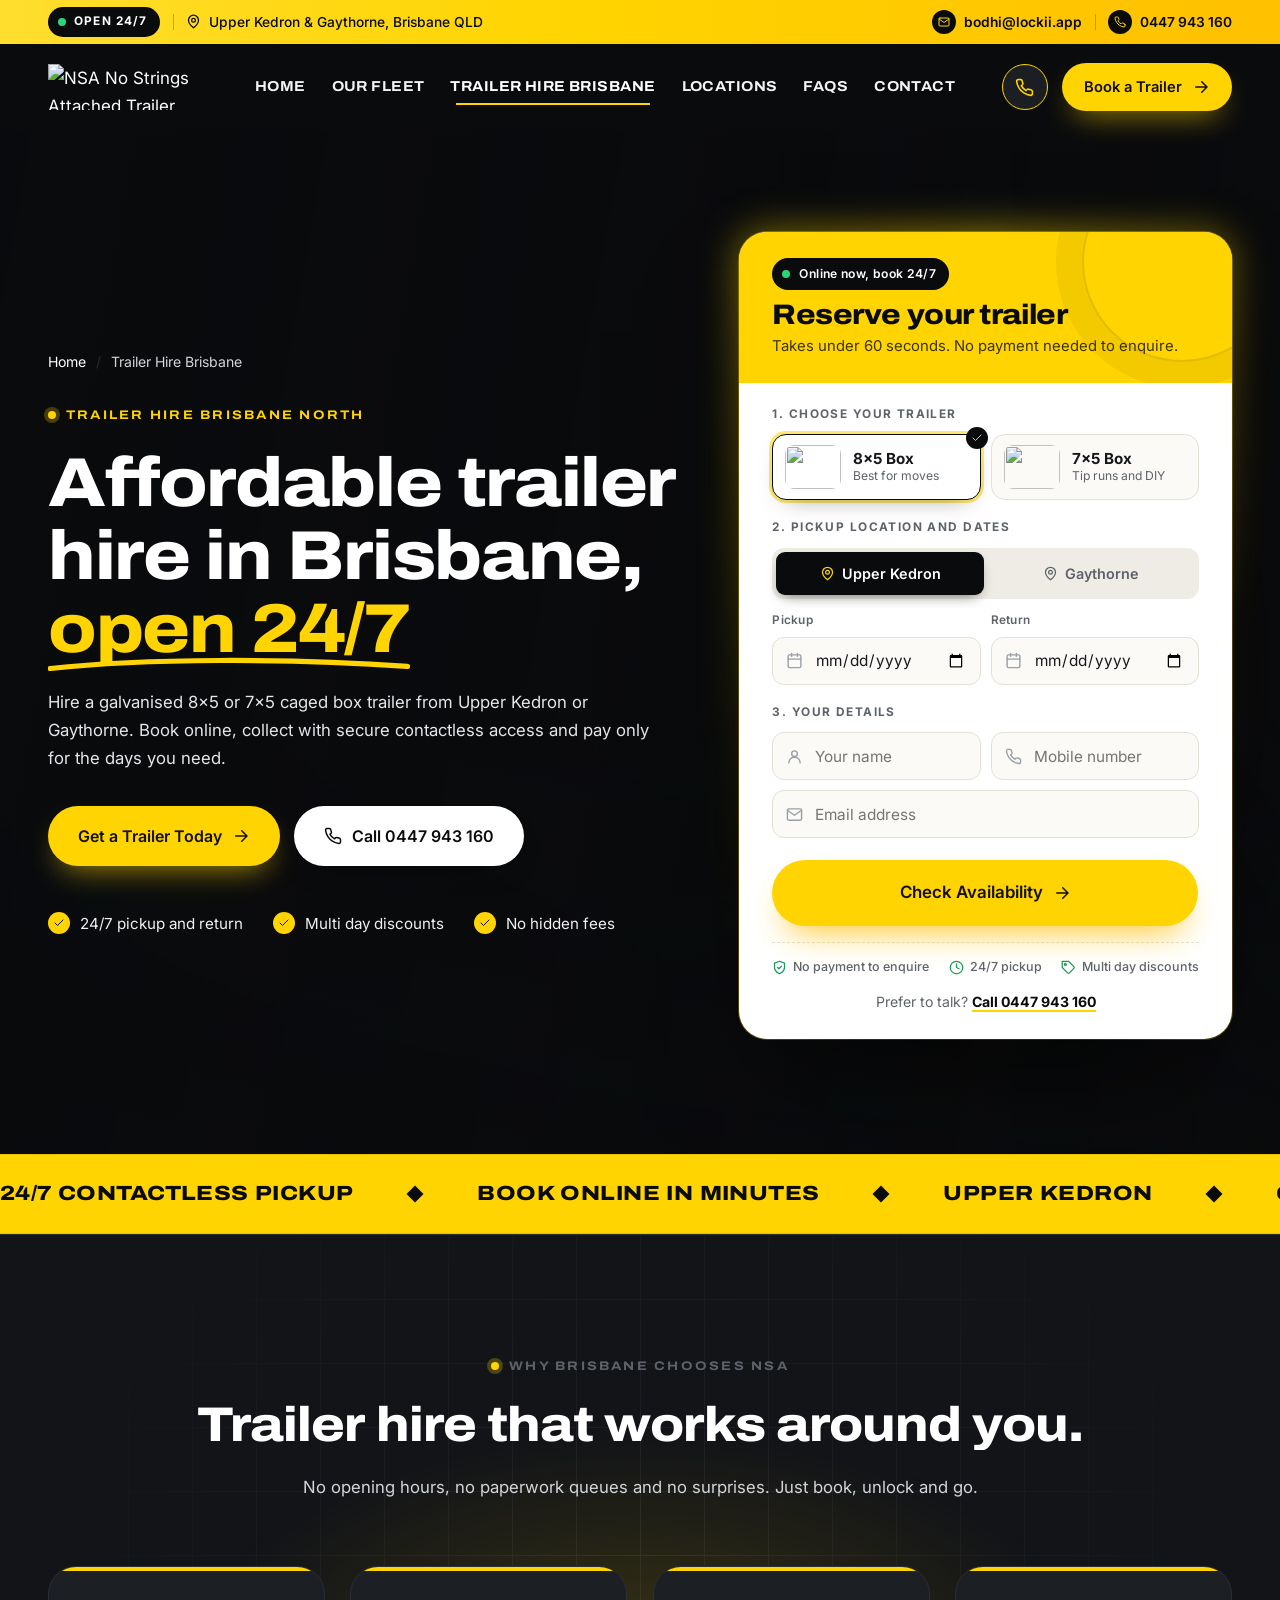
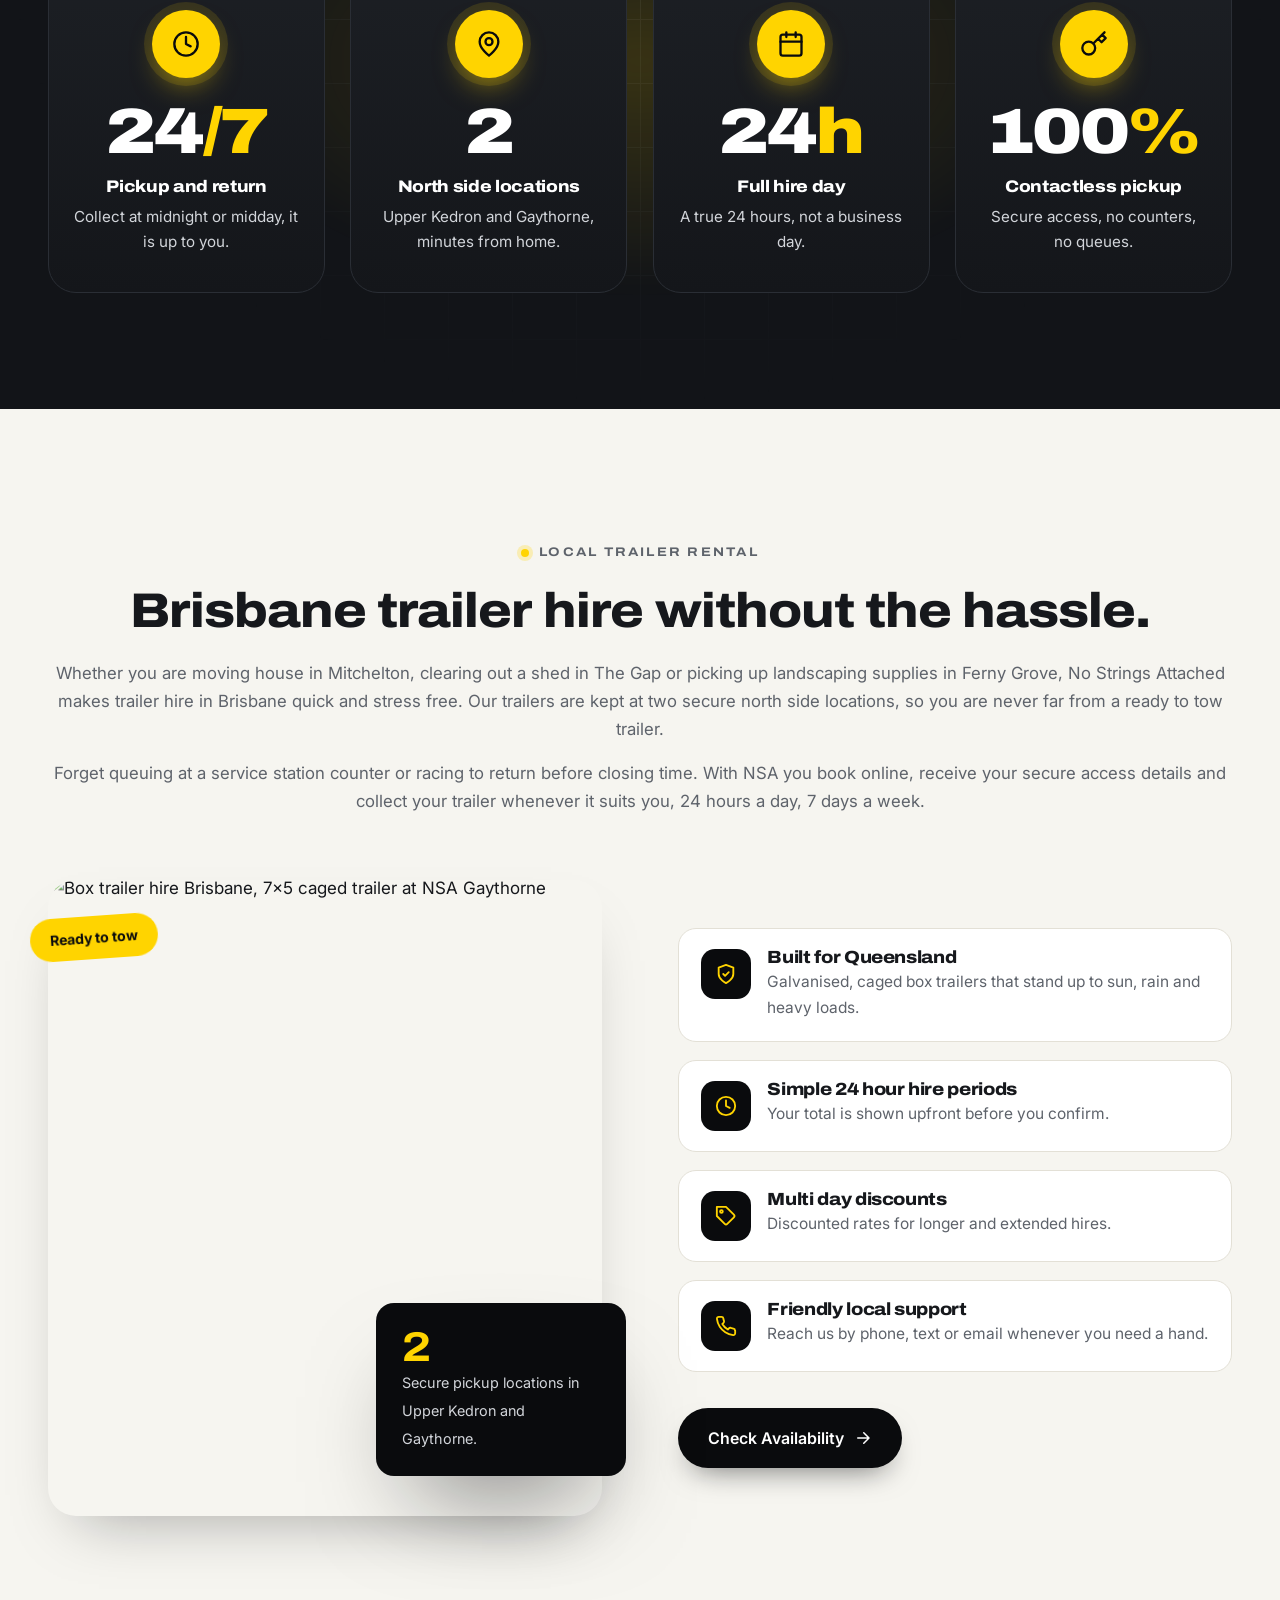
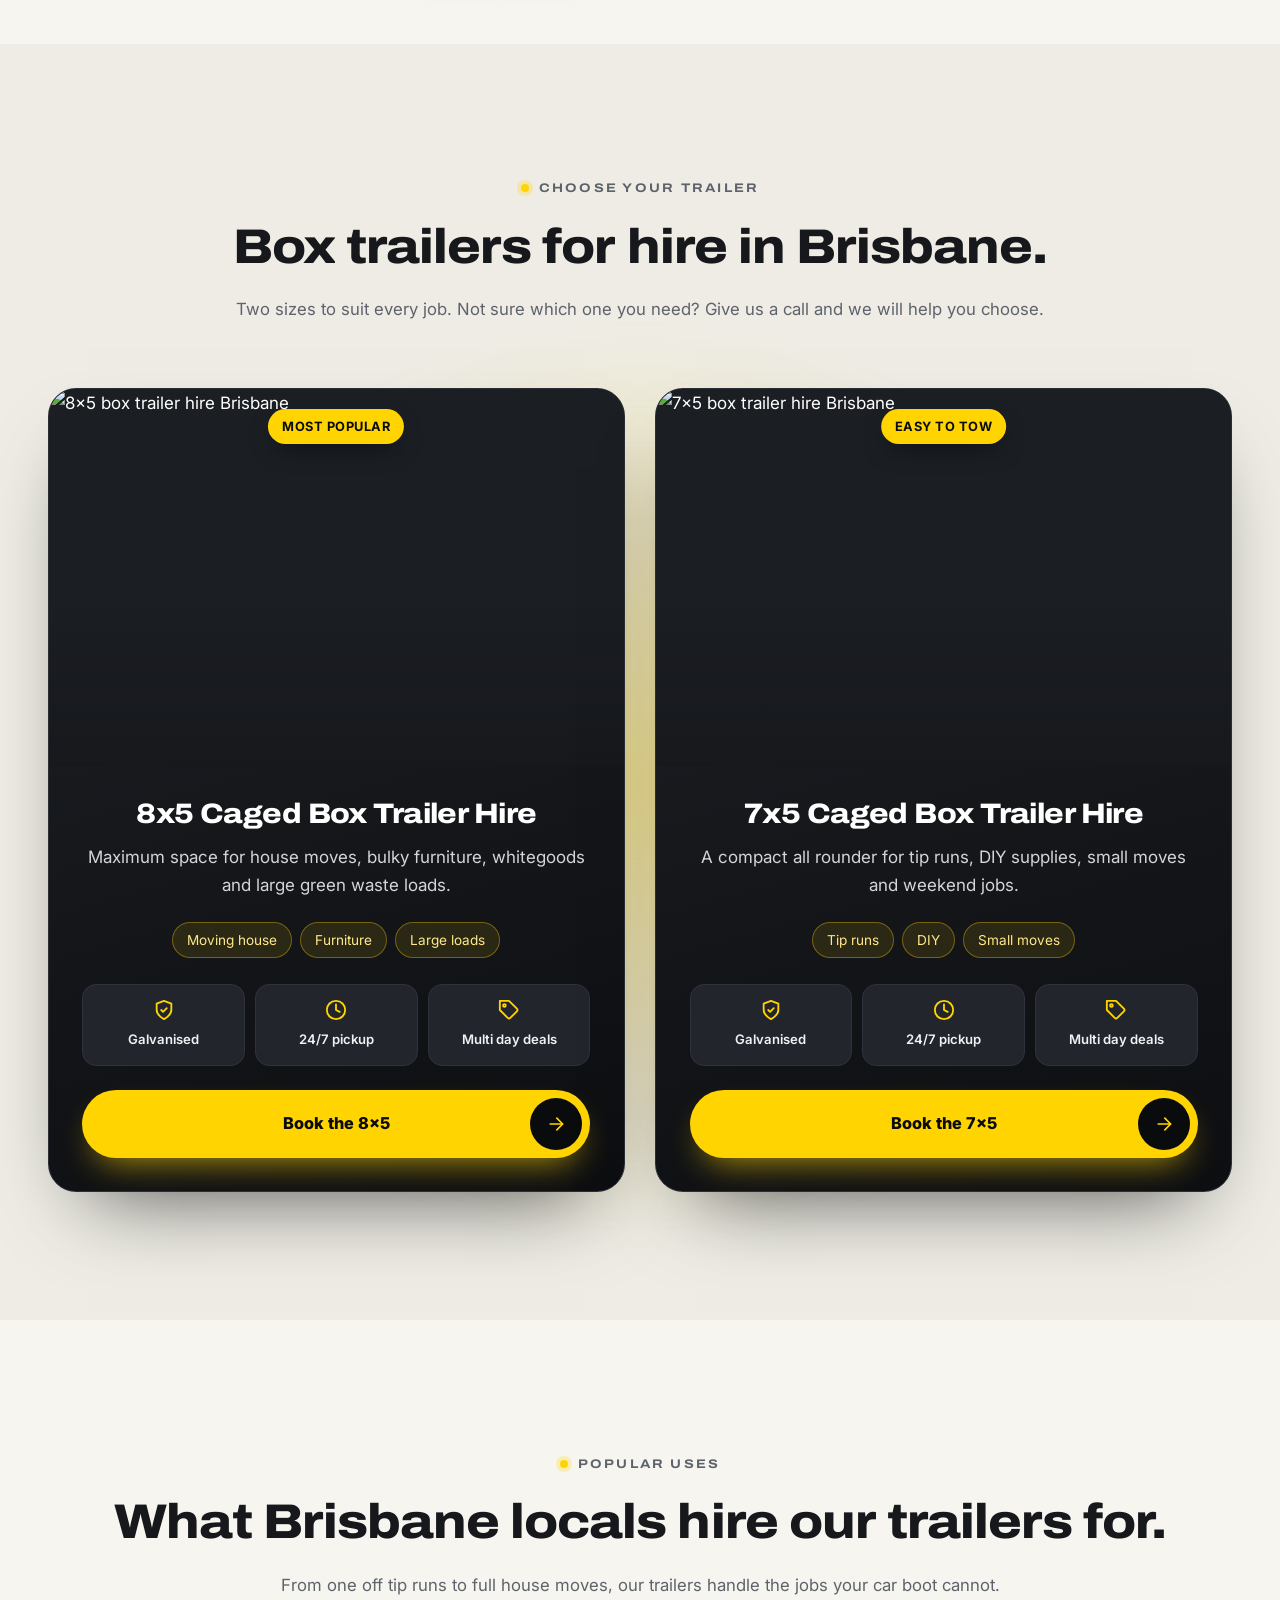
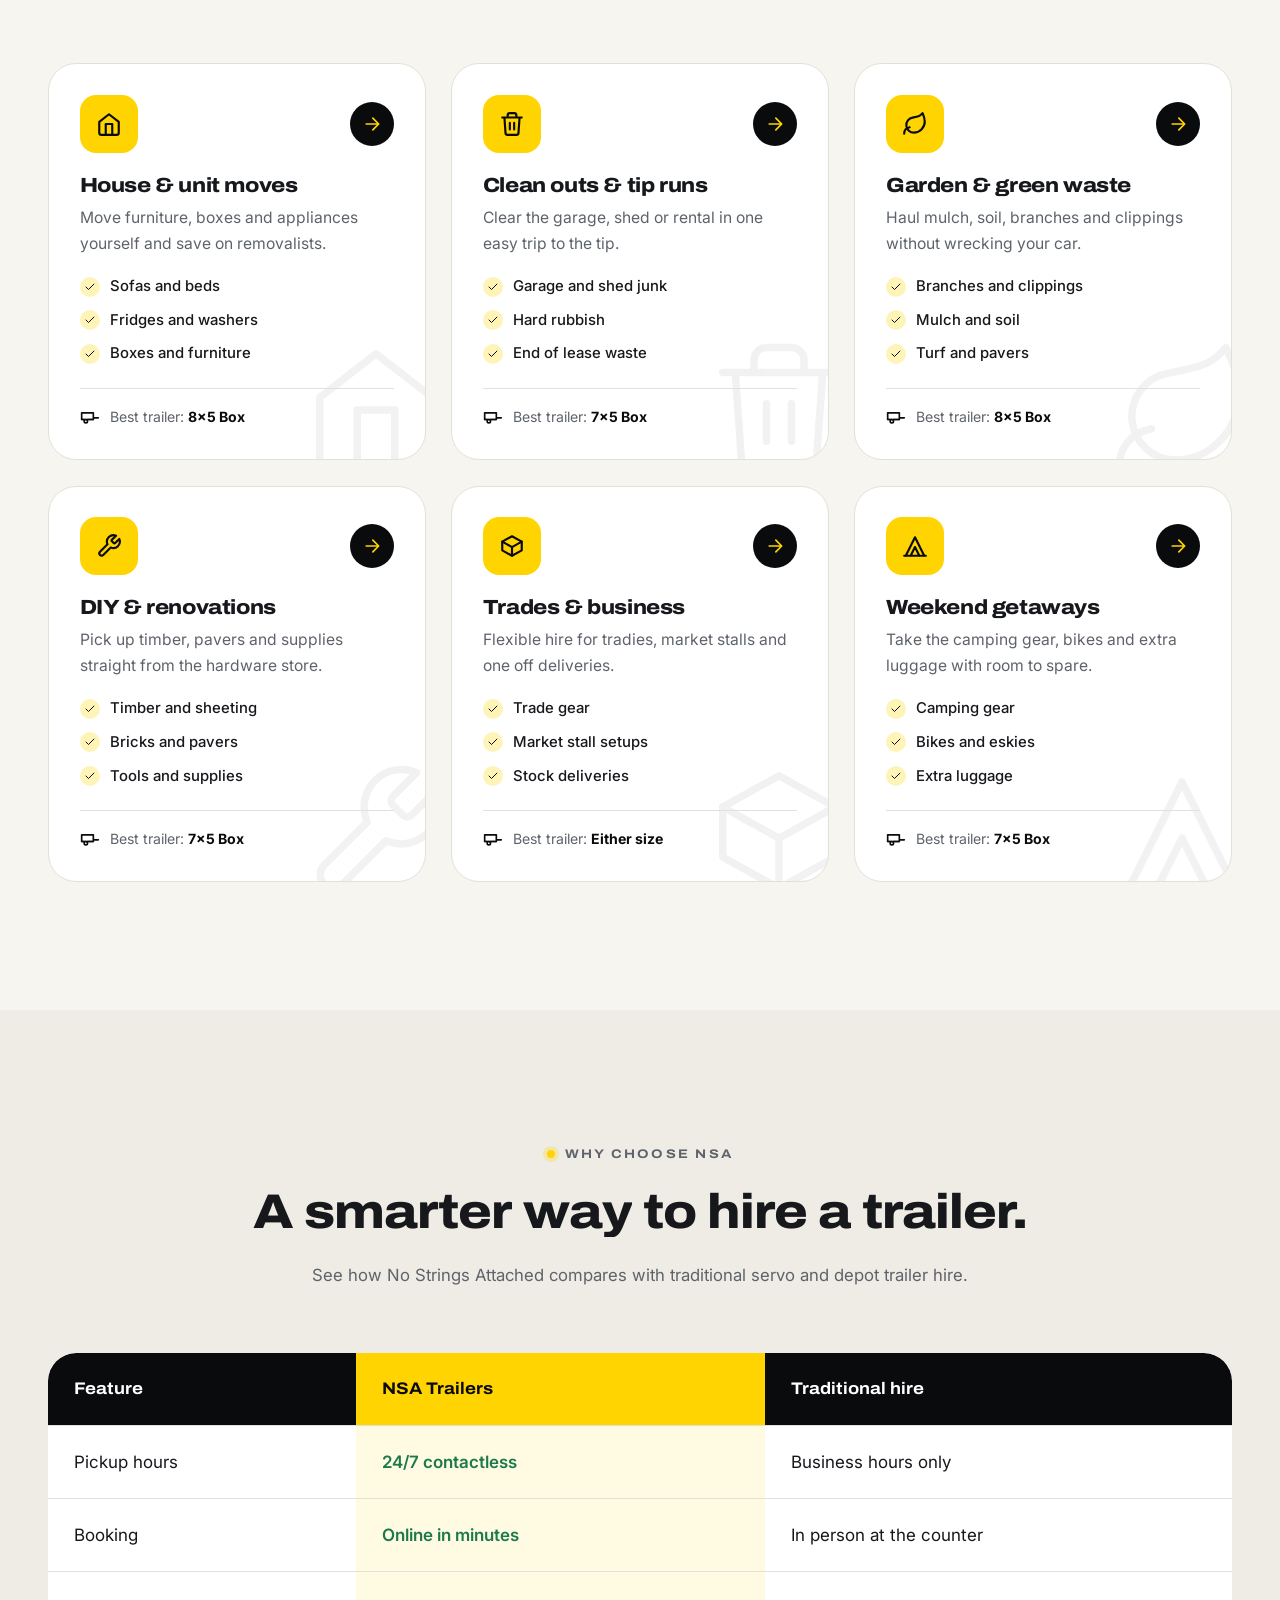
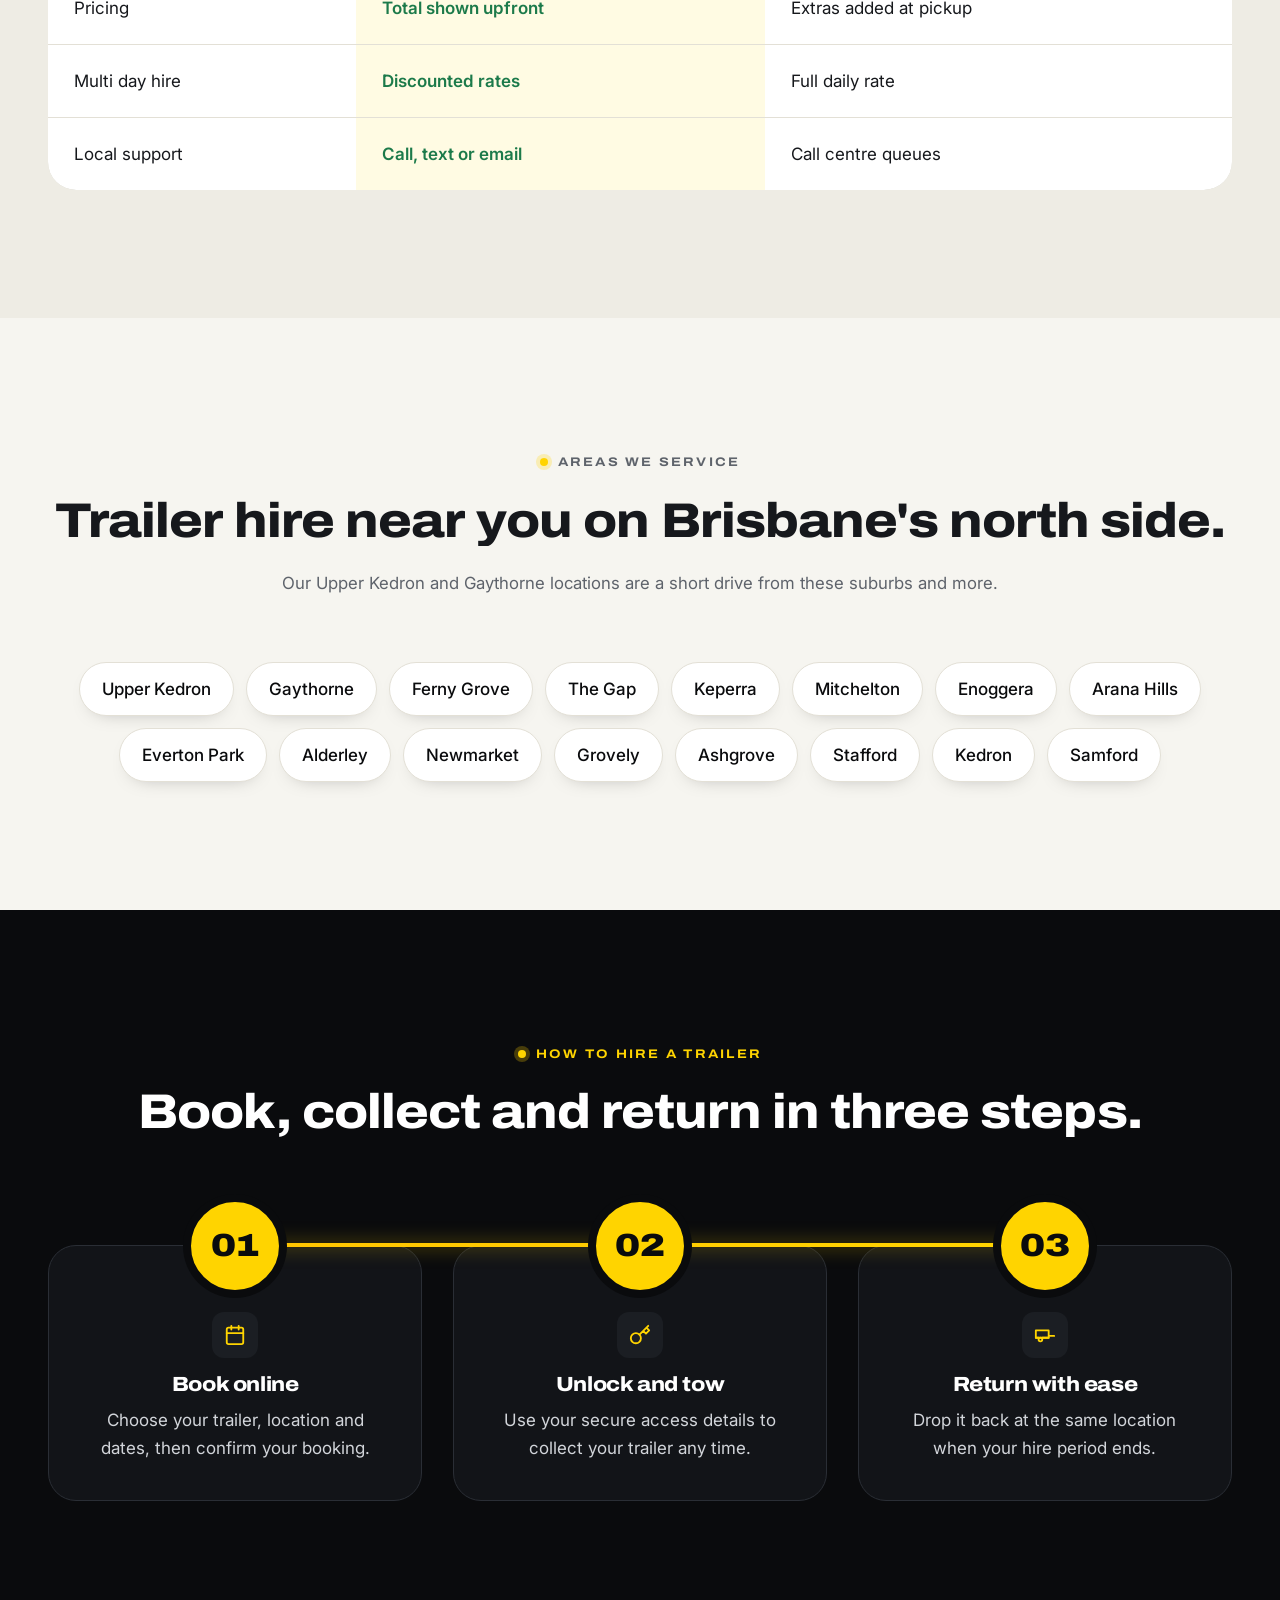
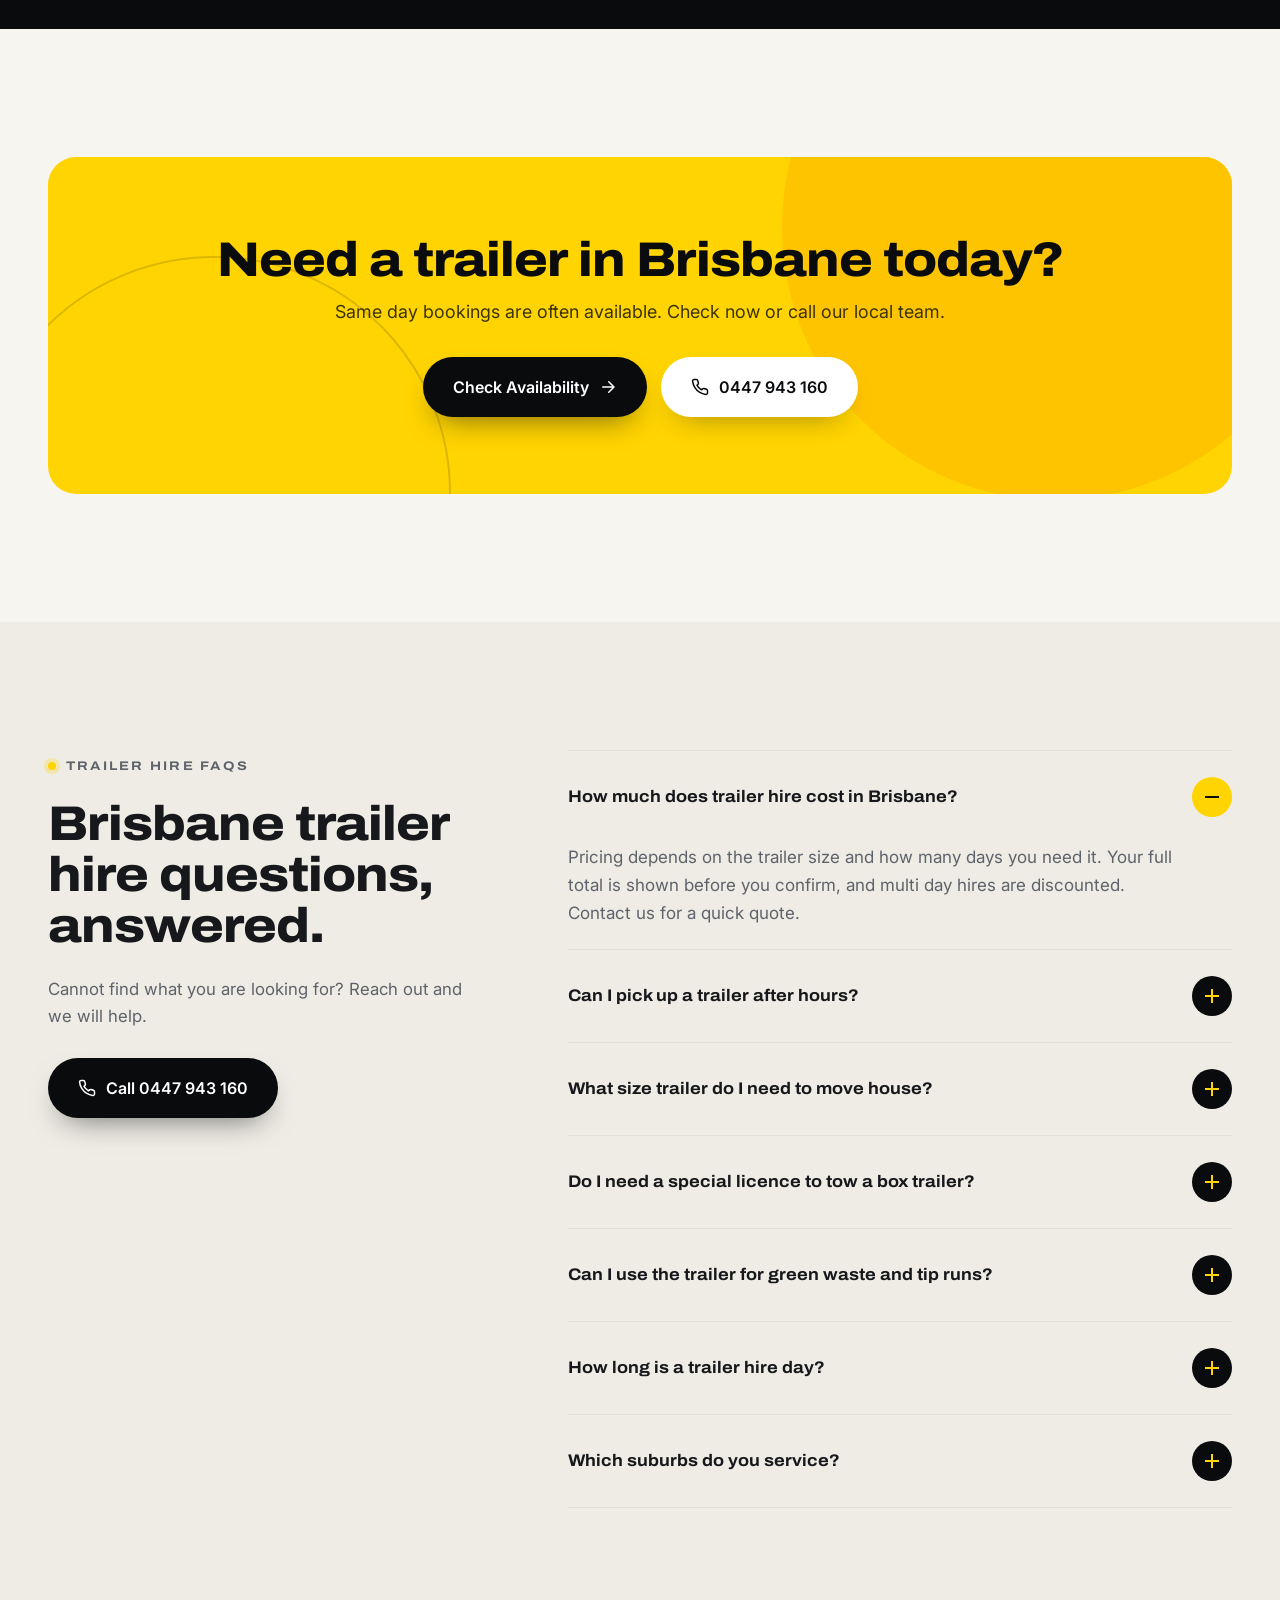
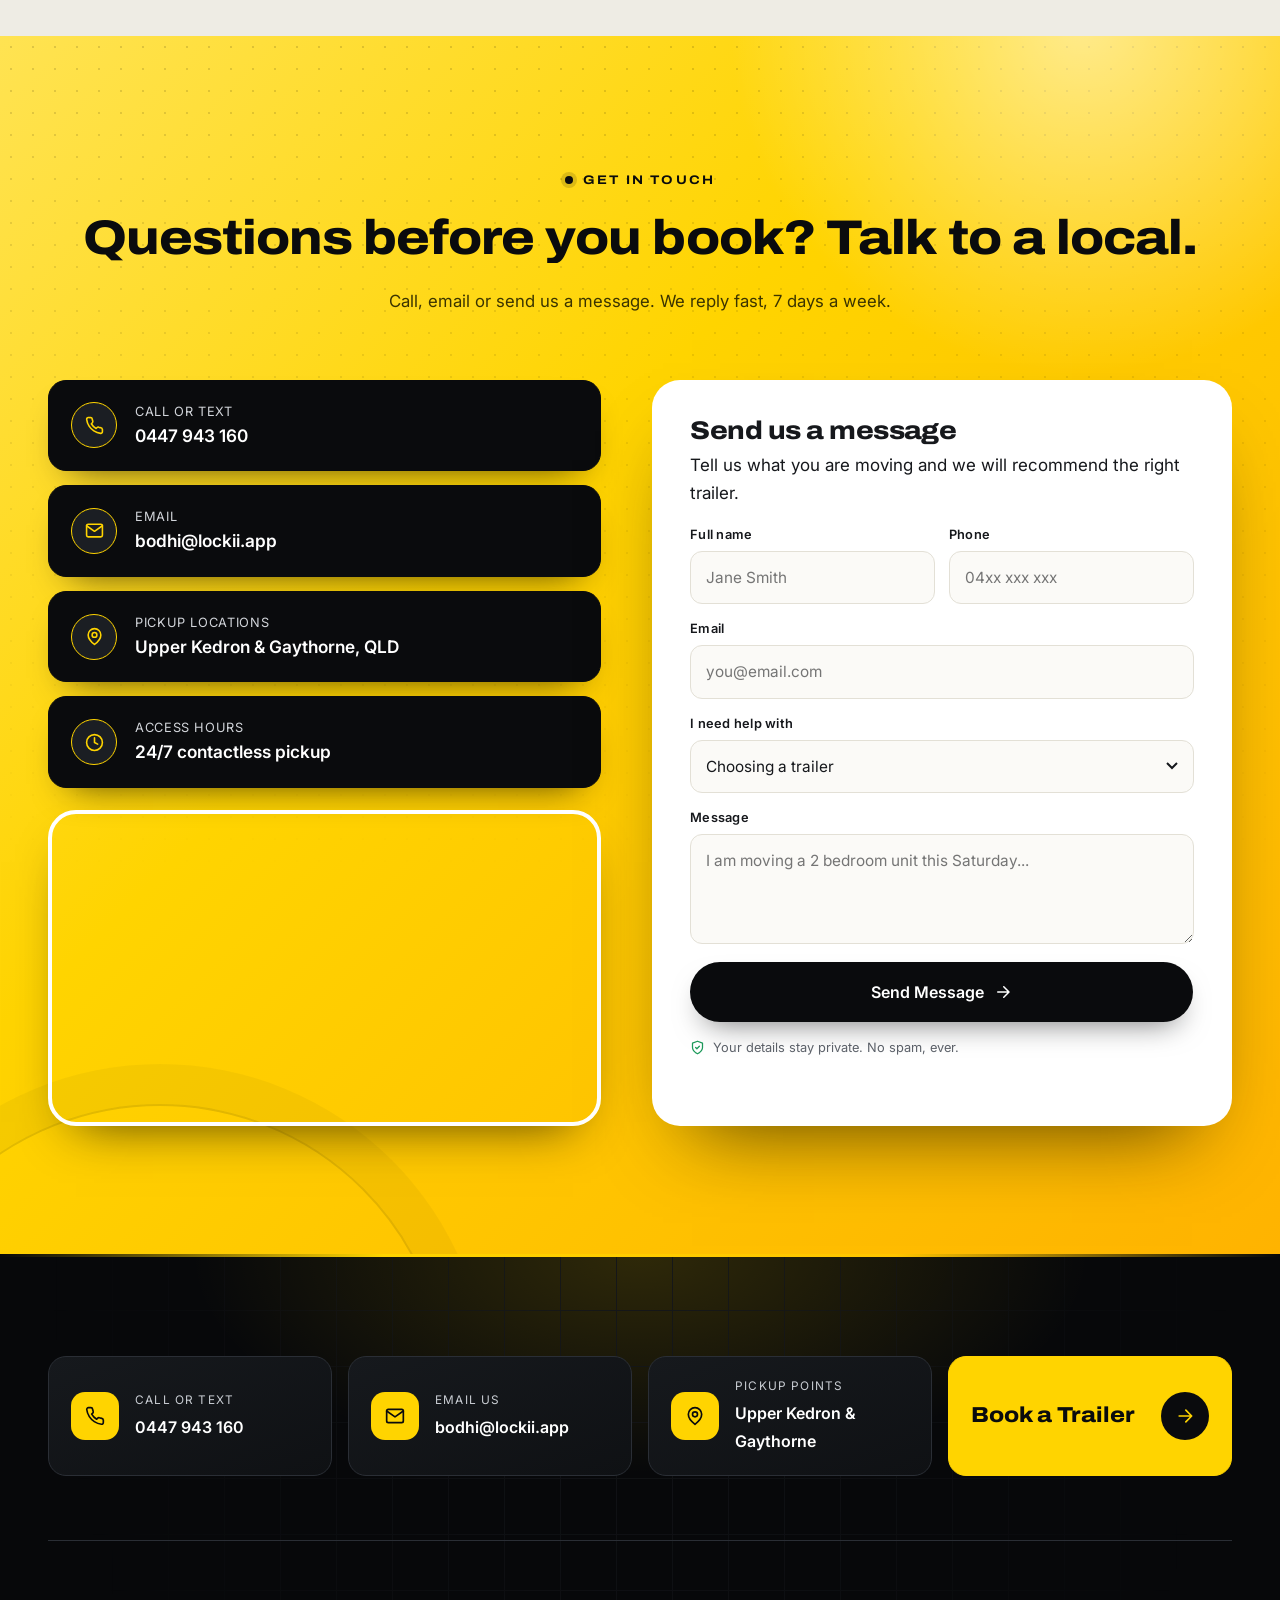
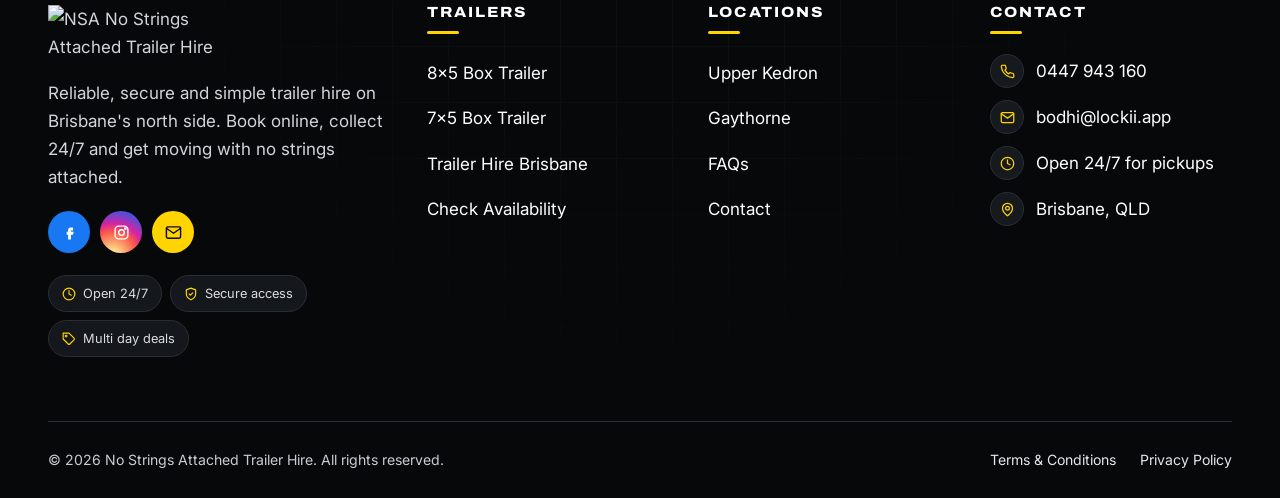
==== trailer-hire-brisbane.html @ 1bde9bd7 "Centre rental card badges, remove size labels" ====
<!doctype html>
<html lang="en-AU">
<head>
<meta charset="utf-8">
<meta name="viewport" content="width=device-width, initial-scale=1">
<meta name="referrer" content="no-referrer">
<title>Trailer Hire Brisbane | 8x5 & 7x5 Box Trailers Open 24/7 | NSA</title>
<meta name="description" content="Affordable box trailer hire in Brisbane's north. 24/7 contactless pickup from Upper Kedron and Gaythorne, multi day discounts and upfront pricing. Book online today.">
<meta name="robots" content="noindex, nofollow">
<meta property="og:title" content="Trailer Hire Brisbane | 8x5 & 7x5 Box Trailers Open 24/7 | NSA">
<meta property="og:description" content="Affordable box trailer hire in Brisbane's north. 24/7 contactless pickup from Upper Kedron and Gaythorne, multi day discounts and upfront pricing. Book online today.">
<meta property="og:type" content="website">
<meta name="theme-color" content="#0A0B0D">
<link rel="icon" href="https://cdn.lockii.app/f924369c-811d-4f8e-b768-aecd5cfa0ce8.png?class=md">
<link rel="preconnect" href="https://fonts.googleapis.com"><link rel="preconnect" href="https://fonts.gstatic.com" crossorigin><link href="https://fonts.googleapis.com/css2?family=Archivo:wdth,wght@62..125,400..900&family=Inter:wght@400;500;600;700&display=swap" rel="stylesheet">
<link rel="stylesheet" href="nsa.css?v=85a15f70">
<script type="application/ld+json">{"@context": "https://schema.org", "@type": "LocalBusiness", "name": "No Strings Attached Trailer Hire", "url": "https://www.nsatrailers.com.au/", "telephone": "+61447943160", "email": "bodhi@lockii.app", "image": "https://cdn.lockii.app/f924369c-811d-4f8e-b768-aecd5cfa0ce8.png?class=md", "areaServed": ["Upper Kedron", "Gaythorne", "Brisbane"], "address": {"@type": "PostalAddress", "addressLocality": "Brisbane", "addressRegion": "QLD", "addressCountry": "AU"}, "openingHours": "Mo-Su 00:00-23:59"}</script>
<script type="application/ld+json">{"@context": "https://schema.org", "@type": "FAQPage", "mainEntity": [{"@type": "Question", "name": "How much does trailer hire cost in Brisbane?", "acceptedAnswer": {"@type": "Answer", "text": "Pricing depends on the trailer size and how many days you need it. Your full total is shown before you confirm, and multi day hires are discounted. Contact us for a quick quote."}}, {"@type": "Question", "name": "Can I pick up a trailer after hours?", "acceptedAnswer": {"@type": "Answer", "text": "Yes. Both our Upper Kedron and Gaythorne locations offer 24/7 contactless pickup and return using secure access details sent when you book."}}, {"@type": "Question", "name": "What size trailer do I need to move house?", "acceptedAnswer": {"@type": "Answer", "text": "For most house and unit moves the 8x5 caged box trailer is the best choice. For smaller loads, tip runs and DIY supplies the 7x5 is easier to tow and manoeuvre."}}, {"@type": "Question", "name": "Do I need a special licence to tow a box trailer?", "acceptedAnswer": {"@type": "Answer", "text": "A standard Queensland car licence (class C) generally covers towing a light box trailer, provided your vehicle has a suitable tow bar and is rated to tow the load."}}, {"@type": "Question", "name": "Can I use the trailer for green waste and tip runs?", "acceptedAnswer": {"@type": "Answer", "text": "Absolutely. Our galvanised trailers are ideal for green waste, hard rubbish and tip runs. Please make sure loads are secured and covered when required."}}, {"@type": "Question", "name": "How long is a trailer hire day?", "acceptedAnswer": {"@type": "Answer", "text": "Each hire day is a full 24 hours from your pickup time, so you are not rushing to return before closing time."}}, {"@type": "Question", "name": "Which suburbs do you service?", "acceptedAnswer": {"@type": "Answer", "text": "We are based in Upper Kedron and Gaythorne and regularly help customers from Ferny Grove, The Gap, Keperra, Mitchelton, Enoggera, Arana Hills, Everton Park, Alderley and surrounding north Brisbane suburbs."}}]}</script>
</head>
<body class="page-landing">
<a class="sr-only" href="#main">Skip to content</a>
<div class="progress" aria-hidden="true"></div>
<div class="topbar">
  <div class="container">
    <ul class="topbar__list">
      <li><span class="topbar__open"><i></i>Open 24/7</span></li>
      <li class="topbar__hide-md"><svg viewBox="0 0 24 24" fill="none" stroke="currentColor" stroke-width="2" stroke-linecap="round" stroke-linejoin="round" aria-hidden="true"><path d="M20 10c0 6-8 12-8 12s-8-6-8-12a8 8 0 0 1 16 0z"/><circle cx="12" cy="10" r="3"/></svg> Upper Kedron &amp; Gaythorne, Brisbane QLD</li>
      <li class="topbar__hide-md"><svg viewBox="0 0 24 24" fill="none" stroke="currentColor" stroke-width="2" stroke-linecap="round" stroke-linejoin="round" aria-hidden="true"><path d="M20.6 13.4 13.4 20.6a2 2 0 0 1-2.8 0L2 12V2h10l8.6 8.6a2 2 0 0 1 0 2.8z"/><circle cx="7" cy="7" r="1.5"/></svg> Discounts On Multi Day Hires</li>
    </ul>
    <ul class="topbar__list">
      <li><a href="mailto:bodhi@lockii.app"><span class="topbar__ico"><svg viewBox="0 0 24 24" fill="none" stroke="currentColor" stroke-width="2" stroke-linecap="round" stroke-linejoin="round" aria-hidden="true"><rect x="2" y="4" width="20" height="16" rx="2"/><path d="m22 6-10 7L2 6"/></svg></span>bodhi@lockii.app</a></li>
      <li><a href="tel:+61447943160"><span class="topbar__ico"><svg viewBox="0 0 24 24" fill="none" stroke="currentColor" stroke-width="2" stroke-linecap="round" stroke-linejoin="round" aria-hidden="true"><path d="M22 16.9v3a2 2 0 0 1-2.2 2 19.8 19.8 0 0 1-8.6-3.1 19.5 19.5 0 0 1-6-6A19.8 19.8 0 0 1 2.1 4.2 2 2 0 0 1 4.1 2h3a2 2 0 0 1 2 1.7c.1.9.4 1.8.7 2.7a2 2 0 0 1-.5 2.1L8 9.8a16 16 0 0 0 6 6l1.3-1.3a2 2 0 0 1 2.1-.4c.9.3 1.8.6 2.7.7a2 2 0 0 1 1.7 2z"/></svg></span>0447 943 160</a></li>
    </ul>
  </div>
</div>
<header class="site-header">
  <div class="container">
    <a class="logo" href="./" aria-label="No Strings Attached Trailer Hire home">
      <img src="https://cdn.lockii.app/f924369c-811d-4f8e-b768-aecd5cfa0ce8.png?class=md" alt="NSA No Strings Attached Trailer Hire" width="160" height="46">
    </a>
    <nav aria-label="Primary">
      <ul class="nav">
        <li><a href="./" class="">Home</a></li>
        <li><a href="./#fleet">Our Fleet</a></li>
        <li><a href="trailer-hire-brisbane.html" class="is-active">Trailer Hire Brisbane</a></li>
        <li><a href="./#locations">Locations</a></li>
        <li><a href="./#faq">FAQs</a></li>
        <li><a href="#contact">Contact</a></li>
      </ul>
    </nav>
    <div class="header-actions">
      <a class="header-call" href="tel:+61447943160" aria-label="Call NSA Trailers on 0447 943 160">
        <span class="icon-circle icon-circle--pulse"><svg viewBox="0 0 24 24" fill="none" stroke="currentColor" stroke-width="2" stroke-linecap="round" stroke-linejoin="round" aria-hidden="true"><path d="M22 16.9v3a2 2 0 0 1-2.2 2 19.8 19.8 0 0 1-8.6-3.1 19.5 19.5 0 0 1-6-6A19.8 19.8 0 0 1 2.1 4.2 2 2 0 0 1 4.1 2h3a2 2 0 0 1 2 1.7c.1.9.4 1.8.7 2.7a2 2 0 0 1-.5 2.1L8 9.8a16 16 0 0 0 6 6l1.3-1.3a2 2 0 0 1 2.1-.4c.9.3 1.8.6 2.7.7a2 2 0 0 1 1.7 2z"/></svg></span>
        <span class="header-call__text"><small>Call us anytime</small>0447 943 160</span>
      </a>
      <a class="btn btn--brand btn--sm" href="#quote">Book a Trailer <svg viewBox="0 0 24 24" fill="none" stroke="currentColor" stroke-width="2" stroke-linecap="round" stroke-linejoin="round" aria-hidden="true"><path d="M5 12h14M13 5l7 7-7 7"/></svg></a>
      <button class="hamburger" aria-label="Open menu" aria-expanded="false" aria-controls="mobile-panel"><span></span><span></span><span></span></button>
    </div>
  </div>
</header>
<div class="mobile-panel" id="mobile-panel">
  <ul>
    <li><a href="./">Home</a></li>
    <li><a href="./#fleet">Our Fleet</a></li>
    <li><a href="trailer-hire-brisbane.html">Trailer Hire Brisbane</a></li>
    <li><a href="./#locations">Locations</a></li>
    <li><a href="./#faq">FAQs</a></li>
    <li><a href="#contact">Contact</a></li>
  </ul>
  <a class="btn btn--brand btn--block" href="#quote">Book a Trailer <svg viewBox="0 0 24 24" fill="none" stroke="currentColor" stroke-width="2" stroke-linecap="round" stroke-linejoin="round" aria-hidden="true"><path d="M5 12h14M13 5l7 7-7 7"/></svg></a>
  <p>Upper Kedron &amp; Gaythorne, Brisbane QLD<br>0447 943 160 &middot; bodhi@lockii.app</p>
</div>
<main id="main">
<section class="hero">
  <div class="hero__bg" style="background-image:url('https://cdn.lockii.app/2320e099-0bde-4f87-959a-b93867286022.png?class=xl')"></div>
  <div class="container hero__grid">
    <div class="hero__content">
      <ol class="breadcrumbs" aria-label="Breadcrumb"><li><a href="./">Home</a></li><li>Trailer Hire Brisbane</li></ol>
      <span class="eyebrow">Trailer Hire Brisbane North</span>
      <h1>Affordable trailer hire in Brisbane, <em>open 24/7<svg viewBox="0 0 300 20" preserveAspectRatio="none" aria-hidden="true"><path d="M2 14 C 80 4, 200 4, 298 12" fill="none" stroke="currentColor" stroke-width="5" stroke-linecap="round"/></svg></em></h1>
      <p class="hero__lead">Hire a galvanised 8x5 or 7x5 caged box trailer from Upper Kedron or Gaythorne. Book online, collect with secure contactless access and pay only for the days you need.</p>
      <div class="hero__ctas">
        <a class="btn btn--brand" href="#quote">Get a Trailer Today <svg viewBox="0 0 24 24" fill="none" stroke="currentColor" stroke-width="2" stroke-linecap="round" stroke-linejoin="round" aria-hidden="true"><path d="M5 12h14M13 5l7 7-7 7"/></svg></a>
        <a class="btn btn--white" href="tel:+61447943160"><svg viewBox="0 0 24 24" fill="none" stroke="currentColor" stroke-width="2" stroke-linecap="round" stroke-linejoin="round" aria-hidden="true"><path d="M22 16.9v3a2 2 0 0 1-2.2 2 19.8 19.8 0 0 1-8.6-3.1 19.5 19.5 0 0 1-6-6A19.8 19.8 0 0 1 2.1 4.2 2 2 0 0 1 4.1 2h3a2 2 0 0 1 2 1.7c.1.9.4 1.8.7 2.7a2 2 0 0 1-.5 2.1L8 9.8a16 16 0 0 0 6 6l1.3-1.3a2 2 0 0 1 2.1-.4c.9.3 1.8.6 2.7.7a2 2 0 0 1 1.7 2z"/></svg> Call 0447 943 160</a>
      </div>
      <ul class="hero__trust">
        <li><span class="check"><svg viewBox="0 0 24 24" fill="none" stroke="currentColor" stroke-width="2" stroke-linecap="round" stroke-linejoin="round" aria-hidden="true"><path d="M20 6 9 17l-5-5"/></svg></span>24/7 pickup and return</li>
        <li><span class="check"><svg viewBox="0 0 24 24" fill="none" stroke="currentColor" stroke-width="2" stroke-linecap="round" stroke-linejoin="round" aria-hidden="true"><path d="M20 6 9 17l-5-5"/></svg></span>Multi day discounts</li>
        <li><span class="check"><svg viewBox="0 0 24 24" fill="none" stroke="currentColor" stroke-width="2" stroke-linecap="round" stroke-linejoin="round" aria-hidden="true"><path d="M20 6 9 17l-5-5"/></svg></span>No hidden fees</li>
      </ul>
    </div>
    <div class="hero__media" role="img" aria-label="NSA galvanised box trailers ready for hire in Brisbane" style="background-image:url('https://cdn.lockii.app/2320e099-0bde-4f87-959a-b93867286022.png?class=lg')"></div>
    <div class="hero__form">
      <form class="form-card qf" id="quote" data-demo action="#" method="post">
  <div class="form-body">
    <div class="qf__head">
      <div class="qf__status"><i></i>Online now, book 24/7</div>
      <h2>Reserve your trailer</h2>
      <p>Takes under 60 seconds. No payment needed to enquire.</p>
    </div>

    <div class="qf__inner">
      <fieldset class="qf__group">
        <legend>1. Choose your trailer</legend>
        <div class="qf__trailers">
          <label class="qf__trailer">
            <input type="radio" name="trailer" value="8x5 Box Trailer" checked>
            <span class="qf__trailer-card">
              <img src="https://cdn.lockii.app/2320e099-0bde-4f87-959a-b93867286022.png?class=sm" alt="" width="64" height="48">
              <span><b>8x5 Box</b><small>Best for moves</small></span>
              <span class="qf__tick"><svg viewBox="0 0 24 24" fill="none" stroke="currentColor" stroke-width="2" stroke-linecap="round" stroke-linejoin="round" aria-hidden="true"><path d="M20 6 9 17l-5-5"/></svg></span>
            </span>
          </label>
          <label class="qf__trailer">
            <input type="radio" name="trailer" value="7x5 Box Trailer">
            <span class="qf__trailer-card">
              <img src="https://cdn.lockii.app/636c26be-ded8-49c7-9a54-d8475d29669a.png?class=sm" alt="" width="64" height="48">
              <span><b>7x5 Box</b><small>Tip runs and DIY</small></span>
              <span class="qf__tick"><svg viewBox="0 0 24 24" fill="none" stroke="currentColor" stroke-width="2" stroke-linecap="round" stroke-linejoin="round" aria-hidden="true"><path d="M20 6 9 17l-5-5"/></svg></span>
            </span>
          </label>
        </div>
      </fieldset>

      <fieldset class="qf__group">
        <legend>2. Pickup location and dates</legend>
        <div class="qf__seg" role="radiogroup">
          <label><input type="radio" name="location" value="Upper Kedron" checked><span><svg viewBox="0 0 24 24" fill="none" stroke="currentColor" stroke-width="2" stroke-linecap="round" stroke-linejoin="round" aria-hidden="true"><path d="M20 10c0 6-8 12-8 12s-8-6-8-12a8 8 0 0 1 16 0z"/><circle cx="12" cy="10" r="3"/></svg> Upper Kedron</span></label>
          <label><input type="radio" name="location" value="Gaythorne"><span><svg viewBox="0 0 24 24" fill="none" stroke="currentColor" stroke-width="2" stroke-linecap="round" stroke-linejoin="round" aria-hidden="true"><path d="M20 10c0 6-8 12-8 12s-8-6-8-12a8 8 0 0 1 16 0z"/><circle cx="12" cy="10" r="3"/></svg> Gaythorne</span></label>
        </div>
        <div class="form-grid qf__dates">
          <div class="field qf__field"><label for="q-start">Pickup</label><span class="qf__ico"><svg viewBox="0 0 24 24" fill="none" stroke="currentColor" stroke-width="2" stroke-linecap="round" stroke-linejoin="round" aria-hidden="true"><rect x="3" y="4" width="18" height="18" rx="2"/><path d="M16 2v4M8 2v4M3 10h18"/></svg></span><input id="q-start" name="start" type="date" required></div>
          <div class="field qf__field"><label for="q-end">Return</label><span class="qf__ico"><svg viewBox="0 0 24 24" fill="none" stroke="currentColor" stroke-width="2" stroke-linecap="round" stroke-linejoin="round" aria-hidden="true"><rect x="3" y="4" width="18" height="18" rx="2"/><path d="M16 2v4M8 2v4M3 10h18"/></svg></span><input id="q-end" name="end" type="date" required></div>
        </div>
      </fieldset>

      <fieldset class="qf__group">
        <legend>3. Your details</legend>
        <div class="form-grid">
          <div class="field qf__field"><label for="q-name" class="sr-only">Name</label><span class="qf__ico"><svg viewBox="0 0 24 24" fill="none" stroke="currentColor" stroke-width="2" stroke-linecap="round" stroke-linejoin="round" aria-hidden="true"><circle cx="12" cy="8" r="4"/><path d="M4 21a8 8 0 0 1 16 0"/></svg></span><input id="q-name" name="name" required autocomplete="name" placeholder="Your name"></div>
          <div class="field qf__field"><label for="q-phone" class="sr-only">Phone</label><span class="qf__ico"><svg viewBox="0 0 24 24" fill="none" stroke="currentColor" stroke-width="2" stroke-linecap="round" stroke-linejoin="round" aria-hidden="true"><path d="M22 16.9v3a2 2 0 0 1-2.2 2 19.8 19.8 0 0 1-8.6-3.1 19.5 19.5 0 0 1-6-6A19.8 19.8 0 0 1 2.1 4.2 2 2 0 0 1 4.1 2h3a2 2 0 0 1 2 1.7c.1.9.4 1.8.7 2.7a2 2 0 0 1-.5 2.1L8 9.8a16 16 0 0 0 6 6l1.3-1.3a2 2 0 0 1 2.1-.4c.9.3 1.8.6 2.7.7a2 2 0 0 1 1.7 2z"/></svg></span><input id="q-phone" name="phone" type="tel" required autocomplete="tel" placeholder="Mobile number"></div>
          <div class="field qf__field field--full"><label for="q-email" class="sr-only">Email</label><span class="qf__ico"><svg viewBox="0 0 24 24" fill="none" stroke="currentColor" stroke-width="2" stroke-linecap="round" stroke-linejoin="round" aria-hidden="true"><rect x="2" y="4" width="20" height="16" rx="2"/><path d="m22 6-10 7L2 6"/></svg></span><input id="q-email" name="email" type="email" required autocomplete="email" placeholder="Email address"></div>
        </div>
      </fieldset>

      <button class="btn btn--brand btn--block qf__submit" type="submit"><span>Check Availability</span> <svg viewBox="0 0 24 24" fill="none" stroke="currentColor" stroke-width="2" stroke-linecap="round" stroke-linejoin="round" aria-hidden="true"><path d="M5 12h14M13 5l7 7-7 7"/></svg></button>

      <ul class="qf__trust">
        <li><svg viewBox="0 0 24 24" fill="none" stroke="currentColor" stroke-width="2" stroke-linecap="round" stroke-linejoin="round" aria-hidden="true"><path d="M12 22s8-4 8-10V5l-8-3-8 3v7c0 6 8 10 8 10z"/><path d="m9 12 2 2 4-4"/></svg> No payment to enquire</li>
        <li><svg viewBox="0 0 24 24" fill="none" stroke="currentColor" stroke-width="2" stroke-linecap="round" stroke-linejoin="round" aria-hidden="true"><circle cx="12" cy="12" r="10"/><path d="M12 6v6l4 2"/></svg> 24/7 pickup</li>
        <li><svg viewBox="0 0 24 24" fill="none" stroke="currentColor" stroke-width="2" stroke-linecap="round" stroke-linejoin="round" aria-hidden="true"><path d="M20.6 13.4 13.4 20.6a2 2 0 0 1-2.8 0L2 12V2h10l8.6 8.6a2 2 0 0 1 0 2.8z"/><circle cx="7" cy="7" r="1.5"/></svg> Multi day discounts</li>
      </ul>
      <a class="qf__call" href="tel:+61447943160">Prefer to talk? <b>Call 0447 943 160</b></a>
    </div>
  </div>
  <div class="form-success"><span class="check"><svg viewBox="0 0 24 24" fill="none" stroke="currentColor" stroke-width="2" stroke-linecap="round" stroke-linejoin="round" aria-hidden="true"><path d="M20 6 9 17l-5-5"/></svg></span><h3>Request received</h3><p>Thanks! We will confirm your trailer and send your secure access details shortly.</p></div>
</form>

    </div>
  </div>
</section>

<div class="marquee" aria-hidden="true">
  <div class="marquee__track">
    <span class="marquee__item">24/7 Contactless Pickup</span><span class="marquee__item">Book Online In Minutes</span><span class="marquee__item">Upper Kedron</span><span class="marquee__item">Gaythorne</span><span class="marquee__item">Multi Day Discounts</span><span class="marquee__item">Galvanised Caged Trailers</span><span class="marquee__item">No Hidden Fees</span><span class="marquee__item">24/7 Contactless Pickup</span><span class="marquee__item">Book Online In Minutes</span><span class="marquee__item">Upper Kedron</span><span class="marquee__item">Gaythorne</span><span class="marquee__item">Multi Day Discounts</span><span class="marquee__item">Galvanised Caged Trailers</span><span class="marquee__item">No Hidden Fees</span>
  </div>
</div>

<section class="stats-band">
  <div class="container">
    <div class="section-head center">
      <span class="eyebrow reveal">Why Brisbane Chooses NSA</span>
      <h2 data-split>Trailer hire that works around you.</h2>
      <p class="lead reveal">No opening hours, no paperwork queues and no surprises. Just book, unlock and go.</p>
    </div>
    <div class="stat-grid">
      <div class="stat-card reveal" style="transition-delay:0.0s"><span class="stat-card__icon"><svg viewBox="0 0 24 24" fill="none" stroke="currentColor" stroke-width="2" stroke-linecap="round" stroke-linejoin="round" aria-hidden="true"><circle cx="12" cy="12" r="10"/><path d="M12 6v6l4 2"/></svg></span><strong class="stat-card__num"><span data-count="24">24</span><em>/7</em></strong><h3>Pickup and return</h3><p>Collect at midnight or midday, it is up to you.</p></div>
      <div class="stat-card reveal" style="transition-delay:0.1s"><span class="stat-card__icon"><svg viewBox="0 0 24 24" fill="none" stroke="currentColor" stroke-width="2" stroke-linecap="round" stroke-linejoin="round" aria-hidden="true"><path d="M20 10c0 6-8 12-8 12s-8-6-8-12a8 8 0 0 1 16 0z"/><circle cx="12" cy="10" r="3"/></svg></span><strong class="stat-card__num"><span data-count="2">2</span><em></em></strong><h3>North side locations</h3><p>Upper Kedron and Gaythorne, minutes from home.</p></div>
      <div class="stat-card reveal" style="transition-delay:0.2s"><span class="stat-card__icon"><svg viewBox="0 0 24 24" fill="none" stroke="currentColor" stroke-width="2" stroke-linecap="round" stroke-linejoin="round" aria-hidden="true"><rect x="3" y="4" width="18" height="18" rx="2"/><path d="M16 2v4M8 2v4M3 10h18"/></svg></span><strong class="stat-card__num"><span data-count="24">24</span><em>h</em></strong><h3>Full hire day</h3><p>A true 24 hours, not a business day.</p></div>
      <div class="stat-card reveal" style="transition-delay:0.3s"><span class="stat-card__icon"><svg viewBox="0 0 24 24" fill="none" stroke="currentColor" stroke-width="2" stroke-linecap="round" stroke-linejoin="round" aria-hidden="true"><circle cx="7.5" cy="15.5" r="5.5"/><path d="m21 2-9.6 9.6M15.5 7.5l3 3L22 7l-3-3"/></svg></span><strong class="stat-card__num"><span data-count="100">100</span><em>%</em></strong><h3>Contactless pickup</h3><p>Secure access, no counters, no queues.</p></div>
    </div>
  </div>
</section>

<!-- INTRO / SEO COPY -->
<section class="section">
  <div class="container">
    <div class="section-head center">
      <span class="eyebrow reveal">Local Trailer Rental</span>
      <h2 data-split>Brisbane trailer hire without the hassle.</h2>
      <p class="lead reveal">Whether you are moving house in Mitchelton, clearing out a shed in The Gap or picking up landscaping supplies in Ferny Grove, No Strings Attached makes trailer hire in Brisbane quick and stress free. Our trailers are kept at two secure north side locations, so you are never far from a ready to tow trailer.</p>
      <p class="lead reveal">Forget queuing at a service station counter or racing to return before closing time. With NSA you book online, receive your secure access details and collect your trailer whenever it suits you, 24 hours a day, 7 days a week.</p>
    </div>
    <div class="split">
      <div class="media-stack reveal reveal--left">
        <span class="media-stack__tag">Ready to tow</span>
        <div class="media-stack__main"><img data-parallax src="https://cdn.lockii.app/636c26be-ded8-49c7-9a54-d8475d29669a.png?class=lg" alt="Box trailer hire Brisbane, 7x5 caged trailer at NSA Gaythorne" loading="lazy"></div>
        <div class="media-stack__float"><strong>2</strong><span>Secure pickup locations in Upper Kedron and Gaythorne.</span></div>
      </div>
      <div>
        <ul class="feature-list feature-list--cards">
          <li class="reveal"><span class="feature-icon"><svg viewBox="0 0 24 24" fill="none" stroke="currentColor" stroke-width="2" stroke-linecap="round" stroke-linejoin="round" aria-hidden="true"><path d="M12 22s8-4 8-10V5l-8-3-8 3v7c0 6 8 10 8 10z"/><path d="m9 12 2 2 4-4"/></svg></span><div><h4>Built for Queensland</h4><p>Galvanised, caged box trailers that stand up to sun, rain and heavy loads.</p></div></li>
          <li class="reveal"><span class="feature-icon"><svg viewBox="0 0 24 24" fill="none" stroke="currentColor" stroke-width="2" stroke-linecap="round" stroke-linejoin="round" aria-hidden="true"><circle cx="12" cy="12" r="10"/><path d="M12 6v6l4 2"/></svg></span><div><h4>Simple 24 hour hire periods</h4><p>Your total is shown upfront before you confirm.</p></div></li>
          <li class="reveal"><span class="feature-icon"><svg viewBox="0 0 24 24" fill="none" stroke="currentColor" stroke-width="2" stroke-linecap="round" stroke-linejoin="round" aria-hidden="true"><path d="M20.6 13.4 13.4 20.6a2 2 0 0 1-2.8 0L2 12V2h10l8.6 8.6a2 2 0 0 1 0 2.8z"/><circle cx="7" cy="7" r="1.5"/></svg></span><div><h4>Multi day discounts</h4><p>Discounted rates for longer and extended hires.</p></div></li>
          <li class="reveal"><span class="feature-icon"><svg viewBox="0 0 24 24" fill="none" stroke="currentColor" stroke-width="2" stroke-linecap="round" stroke-linejoin="round" aria-hidden="true"><path d="M22 16.9v3a2 2 0 0 1-2.2 2 19.8 19.8 0 0 1-8.6-3.1 19.5 19.5 0 0 1-6-6A19.8 19.8 0 0 1 2.1 4.2 2 2 0 0 1 4.1 2h3a2 2 0 0 1 2 1.7c.1.9.4 1.8.7 2.7a2 2 0 0 1-.5 2.1L8 9.8a16 16 0 0 0 6 6l1.3-1.3a2 2 0 0 1 2.1-.4c.9.3 1.8.6 2.7.7a2 2 0 0 1 1.7 2z"/></svg></span><div><h4>Friendly local support</h4><p>Reach us by phone, text or email whenever you need a hand.</p></div></li>
        </ul>
        <a class="btn btn--dark reveal" href="#quote">Check Availability <svg viewBox="0 0 24 24" fill="none" stroke="currentColor" stroke-width="2" stroke-linecap="round" stroke-linejoin="round" aria-hidden="true"><path d="M5 12h14M13 5l7 7-7 7"/></svg></a>
      </div>
    </div>
  </div>
</section>

<!-- FLEET -->
<section class="section section--paper2" id="fleet">
  <div class="container">
    <div class="section-head center">
      <span class="eyebrow reveal">Choose Your Trailer</span>
      <h2 data-split>Box trailers for hire in Brisbane.</h2>
      <p class="lead reveal">Two sizes to suit every job. Not sure which one you need? Give us a call and we will help you choose.</p>
    </div>
    <div class="fleet-grid">
      <a class="fleet-card reveal" href="#quote" aria-label="Hire the 8x5 Box Trailer">
        <div class="fleet-card__media"><span class="fleet-card__chip">Most popular</span><img src="https://cdn.lockii.app/2320e099-0bde-4f87-959a-b93867286022.png?class=lg" alt="8x5 box trailer hire Brisbane" loading="lazy"></div>
        <div class="fleet-card__body">
          <h3>8x5 Caged Box Trailer Hire</h3>
          <p>Maximum space for house moves, bulky furniture, whitegoods and large green waste loads.</p>
          <ul class="tags"><li>Moving house</li><li>Furniture</li><li>Large loads</li></ul>
          <ul class="fleet-card__specs"><li><svg viewBox="0 0 24 24" fill="none" stroke="currentColor" stroke-width="2" stroke-linecap="round" stroke-linejoin="round" aria-hidden="true"><path d="M12 22s8-4 8-10V5l-8-3-8 3v7c0 6 8 10 8 10z"/><path d="m9 12 2 2 4-4"/></svg>Galvanised</li><li><svg viewBox="0 0 24 24" fill="none" stroke="currentColor" stroke-width="2" stroke-linecap="round" stroke-linejoin="round" aria-hidden="true"><circle cx="12" cy="12" r="10"/><path d="M12 6v6l4 2"/></svg>24/7 pickup</li><li><svg viewBox="0 0 24 24" fill="none" stroke="currentColor" stroke-width="2" stroke-linecap="round" stroke-linejoin="round" aria-hidden="true"><path d="M20.6 13.4 13.4 20.6a2 2 0 0 1-2.8 0L2 12V2h10l8.6 8.6a2 2 0 0 1 0 2.8z"/><circle cx="7" cy="7" r="1.5"/></svg>Multi day deals</li></ul>
          <div class="fleet-card__cta"><span>Book the 8x5</span><span class="arrow-circle"><svg viewBox="0 0 24 24" fill="none" stroke="currentColor" stroke-width="2" stroke-linecap="round" stroke-linejoin="round" aria-hidden="true"><path d="M5 12h14M13 5l7 7-7 7"/></svg></span></div>
        </div>
      </a>
      <a class="fleet-card reveal" href="#quote" aria-label="Hire the 7x5 Box Trailer" style="transition-delay:.12s">
        <div class="fleet-card__media"><span class="fleet-card__chip">Easy to tow</span><img src="https://cdn.lockii.app/636c26be-ded8-49c7-9a54-d8475d29669a.png?class=lg" alt="7x5 box trailer hire Brisbane" loading="lazy"></div>
        <div class="fleet-card__body">
          <h3>7x5 Caged Box Trailer Hire</h3>
          <p>A compact all rounder for tip runs, DIY supplies, small moves and weekend jobs.</p>
          <ul class="tags"><li>Tip runs</li><li>DIY</li><li>Small moves</li></ul>
          <ul class="fleet-card__specs"><li><svg viewBox="0 0 24 24" fill="none" stroke="currentColor" stroke-width="2" stroke-linecap="round" stroke-linejoin="round" aria-hidden="true"><path d="M12 22s8-4 8-10V5l-8-3-8 3v7c0 6 8 10 8 10z"/><path d="m9 12 2 2 4-4"/></svg>Galvanised</li><li><svg viewBox="0 0 24 24" fill="none" stroke="currentColor" stroke-width="2" stroke-linecap="round" stroke-linejoin="round" aria-hidden="true"><circle cx="12" cy="12" r="10"/><path d="M12 6v6l4 2"/></svg>24/7 pickup</li><li><svg viewBox="0 0 24 24" fill="none" stroke="currentColor" stroke-width="2" stroke-linecap="round" stroke-linejoin="round" aria-hidden="true"><path d="M20.6 13.4 13.4 20.6a2 2 0 0 1-2.8 0L2 12V2h10l8.6 8.6a2 2 0 0 1 0 2.8z"/><circle cx="7" cy="7" r="1.5"/></svg>Multi day deals</li></ul>
          <div class="fleet-card__cta"><span>Book the 7x5</span><span class="arrow-circle"><svg viewBox="0 0 24 24" fill="none" stroke="currentColor" stroke-width="2" stroke-linecap="round" stroke-linejoin="round" aria-hidden="true"><path d="M5 12h14M13 5l7 7-7 7"/></svg></span></div>
        </div>
      </a>
    </div>
  </div>
</section>

<!-- USES -->
<section class="section">
  <div class="container">
    <div class="section-head center">
      <span class="eyebrow reveal">Popular Uses</span>
      <h2 data-split>What Brisbane locals hire our trailers for.</h2>
      <p class="lead reveal">From one off tip runs to full house moves, our trailers handle the jobs your car boot cannot.</p>
    </div>
    <div class="services">
      <a class="service-card reveal" id="moving" href="#quote" style="transition-delay:0.00s"><span class="service-card__bg" aria-hidden="true"><svg viewBox="0 0 24 24" fill="none" stroke="currentColor" stroke-width="2" stroke-linecap="round" stroke-linejoin="round" aria-hidden="true"><path d="m3 10 9-7 9 7v10a2 2 0 0 1-2 2H5a2 2 0 0 1-2-2z"/><path d="M9 22V12h6v10"/></svg></span><span class="service-card__top"><span class="feature-icon"><svg viewBox="0 0 24 24" fill="none" stroke="currentColor" stroke-width="2" stroke-linecap="round" stroke-linejoin="round" aria-hidden="true"><path d="m3 10 9-7 9 7v10a2 2 0 0 1-2 2H5a2 2 0 0 1-2-2z"/><path d="M9 22V12h6v10"/></svg></span><span class="arrow-circle"><svg viewBox="0 0 24 24" fill="none" stroke="currentColor" stroke-width="2" stroke-linecap="round" stroke-linejoin="round" aria-hidden="true"><path d="M5 12h14M13 5l7 7-7 7"/></svg></span></span><h3>House &amp; unit moves</h3><p>Move furniture, boxes and appliances yourself and save on removalists.</p><ul class="service-card__fits"><li><svg viewBox="0 0 24 24" fill="none" stroke="currentColor" stroke-width="2" stroke-linecap="round" stroke-linejoin="round" aria-hidden="true"><path d="M20 6 9 17l-5-5"/></svg>Sofas and beds</li><li><svg viewBox="0 0 24 24" fill="none" stroke="currentColor" stroke-width="2" stroke-linecap="round" stroke-linejoin="round" aria-hidden="true"><path d="M20 6 9 17l-5-5"/></svg>Fridges and washers</li><li><svg viewBox="0 0 24 24" fill="none" stroke="currentColor" stroke-width="2" stroke-linecap="round" stroke-linejoin="round" aria-hidden="true"><path d="M20 6 9 17l-5-5"/></svg>Boxes and furniture</li></ul><span class="service-card__foot"><svg viewBox="0 0 24 24" fill="none" stroke="currentColor" stroke-width="2" stroke-linecap="round" stroke-linejoin="round" aria-hidden="true"><path d="M2 7h14v8H2zM16 13h6"/><circle cx="7" cy="17" r="2"/><path d="M2 15h3M9 15h7"/></svg><span>Best trailer: <b>8x5 Box</b></span></span></a>
      <a class="service-card reveal" id="rubbish" href="#quote" style="transition-delay:0.08s"><span class="service-card__bg" aria-hidden="true"><svg viewBox="0 0 24 24" fill="none" stroke="currentColor" stroke-width="2" stroke-linecap="round" stroke-linejoin="round" aria-hidden="true"><path d="M3 6h18M8 6V4a2 2 0 0 1 2-2h4a2 2 0 0 1 2 2v2M19 6l-1 14a2 2 0 0 1-2 2H8a2 2 0 0 1-2-2L5 6M10 11v6M14 11v6"/></svg></span><span class="service-card__top"><span class="feature-icon"><svg viewBox="0 0 24 24" fill="none" stroke="currentColor" stroke-width="2" stroke-linecap="round" stroke-linejoin="round" aria-hidden="true"><path d="M3 6h18M8 6V4a2 2 0 0 1 2-2h4a2 2 0 0 1 2 2v2M19 6l-1 14a2 2 0 0 1-2 2H8a2 2 0 0 1-2-2L5 6M10 11v6M14 11v6"/></svg></span><span class="arrow-circle"><svg viewBox="0 0 24 24" fill="none" stroke="currentColor" stroke-width="2" stroke-linecap="round" stroke-linejoin="round" aria-hidden="true"><path d="M5 12h14M13 5l7 7-7 7"/></svg></span></span><h3>Clean outs &amp; tip runs</h3><p>Clear the garage, shed or rental in one easy trip to the tip.</p><ul class="service-card__fits"><li><svg viewBox="0 0 24 24" fill="none" stroke="currentColor" stroke-width="2" stroke-linecap="round" stroke-linejoin="round" aria-hidden="true"><path d="M20 6 9 17l-5-5"/></svg>Garage and shed junk</li><li><svg viewBox="0 0 24 24" fill="none" stroke="currentColor" stroke-width="2" stroke-linecap="round" stroke-linejoin="round" aria-hidden="true"><path d="M20 6 9 17l-5-5"/></svg>Hard rubbish</li><li><svg viewBox="0 0 24 24" fill="none" stroke="currentColor" stroke-width="2" stroke-linecap="round" stroke-linejoin="round" aria-hidden="true"><path d="M20 6 9 17l-5-5"/></svg>End of lease waste</li></ul><span class="service-card__foot"><svg viewBox="0 0 24 24" fill="none" stroke="currentColor" stroke-width="2" stroke-linecap="round" stroke-linejoin="round" aria-hidden="true"><path d="M2 7h14v8H2zM16 13h6"/><circle cx="7" cy="17" r="2"/><path d="M2 15h3M9 15h7"/></svg><span>Best trailer: <b>7x5 Box</b></span></span></a>
      <a class="service-card reveal" id="garden" href="#quote" style="transition-delay:0.16s"><span class="service-card__bg" aria-hidden="true"><svg viewBox="0 0 24 24" fill="none" stroke="currentColor" stroke-width="2" stroke-linecap="round" stroke-linejoin="round" aria-hidden="true"><path d="M11 20A7 7 0 0 1 9.8 6.1C15.5 5 17 4.5 19 2c1 2 2 4.2 2 8 0 5.5-4.8 10-10 10z"/><path d="M2 21c0-3 1.9-5.4 5.1-6"/></svg></span><span class="service-card__top"><span class="feature-icon"><svg viewBox="0 0 24 24" fill="none" stroke="currentColor" stroke-width="2" stroke-linecap="round" stroke-linejoin="round" aria-hidden="true"><path d="M11 20A7 7 0 0 1 9.8 6.1C15.5 5 17 4.5 19 2c1 2 2 4.2 2 8 0 5.5-4.8 10-10 10z"/><path d="M2 21c0-3 1.9-5.4 5.1-6"/></svg></span><span class="arrow-circle"><svg viewBox="0 0 24 24" fill="none" stroke="currentColor" stroke-width="2" stroke-linecap="round" stroke-linejoin="round" aria-hidden="true"><path d="M5 12h14M13 5l7 7-7 7"/></svg></span></span><h3>Garden &amp; green waste</h3><p>Haul mulch, soil, branches and clippings without wrecking your car.</p><ul class="service-card__fits"><li><svg viewBox="0 0 24 24" fill="none" stroke="currentColor" stroke-width="2" stroke-linecap="round" stroke-linejoin="round" aria-hidden="true"><path d="M20 6 9 17l-5-5"/></svg>Branches and clippings</li><li><svg viewBox="0 0 24 24" fill="none" stroke="currentColor" stroke-width="2" stroke-linecap="round" stroke-linejoin="round" aria-hidden="true"><path d="M20 6 9 17l-5-5"/></svg>Mulch and soil</li><li><svg viewBox="0 0 24 24" fill="none" stroke="currentColor" stroke-width="2" stroke-linecap="round" stroke-linejoin="round" aria-hidden="true"><path d="M20 6 9 17l-5-5"/></svg>Turf and pavers</li></ul><span class="service-card__foot"><svg viewBox="0 0 24 24" fill="none" stroke="currentColor" stroke-width="2" stroke-linecap="round" stroke-linejoin="round" aria-hidden="true"><path d="M2 7h14v8H2zM16 13h6"/><circle cx="7" cy="17" r="2"/><path d="M2 15h3M9 15h7"/></svg><span>Best trailer: <b>8x5 Box</b></span></span></a>
      <a class="service-card reveal" id="diy" href="#quote" style="transition-delay:0.00s"><span class="service-card__bg" aria-hidden="true"><svg viewBox="0 0 24 24" fill="none" stroke="currentColor" stroke-width="2" stroke-linecap="round" stroke-linejoin="round" aria-hidden="true"><path d="M14.7 6.3a1 1 0 0 0 0 1.4l1.6 1.6a1 1 0 0 0 1.4 0l3.8-3.8a6 6 0 0 1-7.9 7.9l-6.9 6.9a2.1 2.1 0 0 1-3-3l6.9-6.9a6 6 0 0 1 7.9-7.9z"/></svg></span><span class="service-card__top"><span class="feature-icon"><svg viewBox="0 0 24 24" fill="none" stroke="currentColor" stroke-width="2" stroke-linecap="round" stroke-linejoin="round" aria-hidden="true"><path d="M14.7 6.3a1 1 0 0 0 0 1.4l1.6 1.6a1 1 0 0 0 1.4 0l3.8-3.8a6 6 0 0 1-7.9 7.9l-6.9 6.9a2.1 2.1 0 0 1-3-3l6.9-6.9a6 6 0 0 1 7.9-7.9z"/></svg></span><span class="arrow-circle"><svg viewBox="0 0 24 24" fill="none" stroke="currentColor" stroke-width="2" stroke-linecap="round" stroke-linejoin="round" aria-hidden="true"><path d="M5 12h14M13 5l7 7-7 7"/></svg></span></span><h3>DIY &amp; renovations</h3><p>Pick up timber, pavers and supplies straight from the hardware store.</p><ul class="service-card__fits"><li><svg viewBox="0 0 24 24" fill="none" stroke="currentColor" stroke-width="2" stroke-linecap="round" stroke-linejoin="round" aria-hidden="true"><path d="M20 6 9 17l-5-5"/></svg>Timber and sheeting</li><li><svg viewBox="0 0 24 24" fill="none" stroke="currentColor" stroke-width="2" stroke-linecap="round" stroke-linejoin="round" aria-hidden="true"><path d="M20 6 9 17l-5-5"/></svg>Bricks and pavers</li><li><svg viewBox="0 0 24 24" fill="none" stroke="currentColor" stroke-width="2" stroke-linecap="round" stroke-linejoin="round" aria-hidden="true"><path d="M20 6 9 17l-5-5"/></svg>Tools and supplies</li></ul><span class="service-card__foot"><svg viewBox="0 0 24 24" fill="none" stroke="currentColor" stroke-width="2" stroke-linecap="round" stroke-linejoin="round" aria-hidden="true"><path d="M2 7h14v8H2zM16 13h6"/><circle cx="7" cy="17" r="2"/><path d="M2 15h3M9 15h7"/></svg><span>Best trailer: <b>7x5 Box</b></span></span></a>
      <a class="service-card reveal" id="business" href="#quote" style="transition-delay:0.08s"><span class="service-card__bg" aria-hidden="true"><svg viewBox="0 0 24 24" fill="none" stroke="currentColor" stroke-width="2" stroke-linecap="round" stroke-linejoin="round" aria-hidden="true"><path d="M21 8 12 3 3 8v8l9 5 9-5z"/><path d="m3 8 9 5 9-5M12 13v8"/></svg></span><span class="service-card__top"><span class="feature-icon"><svg viewBox="0 0 24 24" fill="none" stroke="currentColor" stroke-width="2" stroke-linecap="round" stroke-linejoin="round" aria-hidden="true"><path d="M21 8 12 3 3 8v8l9 5 9-5z"/><path d="m3 8 9 5 9-5M12 13v8"/></svg></span><span class="arrow-circle"><svg viewBox="0 0 24 24" fill="none" stroke="currentColor" stroke-width="2" stroke-linecap="round" stroke-linejoin="round" aria-hidden="true"><path d="M5 12h14M13 5l7 7-7 7"/></svg></span></span><h3>Trades &amp; business</h3><p>Flexible hire for tradies, market stalls and one off deliveries.</p><ul class="service-card__fits"><li><svg viewBox="0 0 24 24" fill="none" stroke="currentColor" stroke-width="2" stroke-linecap="round" stroke-linejoin="round" aria-hidden="true"><path d="M20 6 9 17l-5-5"/></svg>Trade gear</li><li><svg viewBox="0 0 24 24" fill="none" stroke="currentColor" stroke-width="2" stroke-linecap="round" stroke-linejoin="round" aria-hidden="true"><path d="M20 6 9 17l-5-5"/></svg>Market stall setups</li><li><svg viewBox="0 0 24 24" fill="none" stroke="currentColor" stroke-width="2" stroke-linecap="round" stroke-linejoin="round" aria-hidden="true"><path d="M20 6 9 17l-5-5"/></svg>Stock deliveries</li></ul><span class="service-card__foot"><svg viewBox="0 0 24 24" fill="none" stroke="currentColor" stroke-width="2" stroke-linecap="round" stroke-linejoin="round" aria-hidden="true"><path d="M2 7h14v8H2zM16 13h6"/><circle cx="7" cy="17" r="2"/><path d="M2 15h3M9 15h7"/></svg><span>Best trailer: <b>Either size</b></span></span></a>
      <a class="service-card reveal" id="getaway" href="#quote" style="transition-delay:0.16s"><span class="service-card__bg" aria-hidden="true"><svg viewBox="0 0 24 24" fill="none" stroke="currentColor" stroke-width="2" stroke-linecap="round" stroke-linejoin="round" aria-hidden="true"><path d="M3.5 21 12 4l8.5 17M12 4v0M2 21h20M12 13l-4 8M12 13l4 8"/></svg></span><span class="service-card__top"><span class="feature-icon"><svg viewBox="0 0 24 24" fill="none" stroke="currentColor" stroke-width="2" stroke-linecap="round" stroke-linejoin="round" aria-hidden="true"><path d="M3.5 21 12 4l8.5 17M12 4v0M2 21h20M12 13l-4 8M12 13l4 8"/></svg></span><span class="arrow-circle"><svg viewBox="0 0 24 24" fill="none" stroke="currentColor" stroke-width="2" stroke-linecap="round" stroke-linejoin="round" aria-hidden="true"><path d="M5 12h14M13 5l7 7-7 7"/></svg></span></span><h3>Weekend getaways</h3><p>Take the camping gear, bikes and extra luggage with room to spare.</p><ul class="service-card__fits"><li><svg viewBox="0 0 24 24" fill="none" stroke="currentColor" stroke-width="2" stroke-linecap="round" stroke-linejoin="round" aria-hidden="true"><path d="M20 6 9 17l-5-5"/></svg>Camping gear</li><li><svg viewBox="0 0 24 24" fill="none" stroke="currentColor" stroke-width="2" stroke-linecap="round" stroke-linejoin="round" aria-hidden="true"><path d="M20 6 9 17l-5-5"/></svg>Bikes and eskies</li><li><svg viewBox="0 0 24 24" fill="none" stroke="currentColor" stroke-width="2" stroke-linecap="round" stroke-linejoin="round" aria-hidden="true"><path d="M20 6 9 17l-5-5"/></svg>Extra luggage</li></ul><span class="service-card__foot"><svg viewBox="0 0 24 24" fill="none" stroke="currentColor" stroke-width="2" stroke-linecap="round" stroke-linejoin="round" aria-hidden="true"><path d="M2 7h14v8H2zM16 13h6"/><circle cx="7" cy="17" r="2"/><path d="M2 15h3M9 15h7"/></svg><span>Best trailer: <b>7x5 Box</b></span></span></a>
    </div>
  </div>
</section>

<!-- COMPARISON -->
<section class="section section--paper2">
  <div class="container">
    <div class="section-head center">
      <span class="eyebrow reveal">Why Choose NSA</span>
      <h2 data-split>A smarter way to hire a trailer.</h2>
      <p class="lead reveal">See how No Strings Attached compares with traditional servo and depot trailer hire.</p>
    </div>
    <div class="table-scroll reveal">
      <table class="compare">
        <thead><tr><th>Feature</th><th>NSA Trailers</th><th>Traditional hire</th></tr></thead>
        <tbody>
          <tr><td>Pickup hours</td><td class="yes">24/7 contactless</td><td>Business hours only</td></tr>
          <tr><td>Booking</td><td class="yes">Online in minutes</td><td>In person at the counter</td></tr>
          <tr><td>Pricing</td><td class="yes">Total shown upfront</td><td>Extras added at pickup</td></tr>
          <tr><td>Multi day hire</td><td class="yes">Discounted rates</td><td>Full daily rate</td></tr>
          <tr><td>Local support</td><td class="yes">Call, text or email</td><td>Call centre queues</td></tr>
        </tbody>
      </table>
    </div>
  </div>
</section>

<!-- SUBURBS -->
<section class="section suburbs-section">
  <div class="container">
    <div class="section-head center">
      <span class="eyebrow reveal">Areas We Service</span>
      <h2 data-split>Trailer hire near you on Brisbane's north side.</h2>
      <p class="lead reveal">Our Upper Kedron and Gaythorne locations are a short drive from these suburbs and more.</p>
    </div>
    <ul class="suburbs reveal">
      <li>Upper Kedron</li><li>Gaythorne</li><li>Ferny Grove</li><li>The Gap</li><li>Keperra</li><li>Mitchelton</li><li>Enoggera</li><li>Arana Hills</li><li>Everton Park</li><li>Alderley</li><li>Newmarket</li><li>Grovely</li><li>Ashgrove</li><li>Stafford</li><li>Kedron</li><li>Samford</li>
    </ul>
  </div>
</section>

<!-- STEPS -->
<section class="section section--dark">
  <div class="container">
    <div class="section-head center">
      <span class="eyebrow reveal">How To Hire A Trailer</span>
      <h2 data-split>Book, collect and return in three steps.</h2>
    </div>
    <div class="steps reveal">
      <div class="steps__line" aria-hidden="true"><span class="steps__fill"></span><span class="steps__runner"><svg viewBox="0 0 24 24" fill="none" stroke="currentColor" stroke-width="2" stroke-linecap="round" stroke-linejoin="round" aria-hidden="true"><path d="M2 7h14v8H2zM16 13h6"/><circle cx="7" cy="17" r="2"/><path d="M2 15h3M9 15h7"/></svg></span></div>
      <div class="step" style="--d:0.0s"><span class="step__num">01</span><span class="step__icon"><svg viewBox="0 0 24 24" fill="none" stroke="currentColor" stroke-width="2" stroke-linecap="round" stroke-linejoin="round" aria-hidden="true"><rect x="3" y="4" width="18" height="18" rx="2"/><path d="M16 2v4M8 2v4M3 10h18"/></svg></span><h3>Book online</h3><p>Choose your trailer, location and dates, then confirm your booking.</p></div>
      <div class="step" style="--d:0.9s"><span class="step__num">02</span><span class="step__icon"><svg viewBox="0 0 24 24" fill="none" stroke="currentColor" stroke-width="2" stroke-linecap="round" stroke-linejoin="round" aria-hidden="true"><circle cx="7.5" cy="15.5" r="5.5"/><path d="m21 2-9.6 9.6M15.5 7.5l3 3L22 7l-3-3"/></svg></span><h3>Unlock and tow</h3><p>Use your secure access details to collect your trailer any time.</p></div>
      <div class="step" style="--d:1.8s"><span class="step__num">03</span><span class="step__icon"><svg viewBox="0 0 24 24" fill="none" stroke="currentColor" stroke-width="2" stroke-linecap="round" stroke-linejoin="round" aria-hidden="true"><path d="M2 7h14v8H2zM16 13h6"/><circle cx="7" cy="17" r="2"/><path d="M2 15h3M9 15h7"/></svg></span><h3>Return with ease</h3><p>Drop it back at the same location when your hire period ends.</p></div>
    </div>
  </div>
</section>

<!-- CTA -->
<section class="section">
  <div class="container">
    <div class="cta-band reveal reveal--scale">
      <h2>Need a trailer in Brisbane today?</h2>
      <p>Same day bookings are often available. Check now or call our local team.</p>
      <div class="cta-band__btns">
        <a class="btn btn--dark" href="#quote">Check Availability <svg viewBox="0 0 24 24" fill="none" stroke="currentColor" stroke-width="2" stroke-linecap="round" stroke-linejoin="round" aria-hidden="true"><path d="M5 12h14M13 5l7 7-7 7"/></svg></a>
        <a class="btn btn--white" href="tel:+61447943160"><svg viewBox="0 0 24 24" fill="none" stroke="currentColor" stroke-width="2" stroke-linecap="round" stroke-linejoin="round" aria-hidden="true"><path d="M22 16.9v3a2 2 0 0 1-2.2 2 19.8 19.8 0 0 1-8.6-3.1 19.5 19.5 0 0 1-6-6A19.8 19.8 0 0 1 2.1 4.2 2 2 0 0 1 4.1 2h3a2 2 0 0 1 2 1.7c.1.9.4 1.8.7 2.7a2 2 0 0 1-.5 2.1L8 9.8a16 16 0 0 0 6 6l1.3-1.3a2 2 0 0 1 2.1-.4c.9.3 1.8.6 2.7.7a2 2 0 0 1 1.7 2z"/></svg> 0447 943 160</a>
      </div>
    </div>
  </div>
</section>

<!-- FAQ -->
<section class="section section--paper2" id="faq">
  <div class="container faq-wrap">
    <div class="section-head faq-wrap__head">
      <span class="eyebrow reveal">Trailer Hire FAQs</span>
      <h2 data-split>Brisbane trailer hire questions, answered.</h2>
      <p class="lead reveal">Cannot find what you are looking for? Reach out and we will help.</p>
        <a class="btn btn--dark reveal" href="tel:+61447943160"><svg viewBox="0 0 24 24" fill="none" stroke="currentColor" stroke-width="2" stroke-linecap="round" stroke-linejoin="round" aria-hidden="true"><path d="M22 16.9v3a2 2 0 0 1-2.2 2 19.8 19.8 0 0 1-8.6-3.1 19.5 19.5 0 0 1-6-6A19.8 19.8 0 0 1 2.1 4.2 2 2 0 0 1 4.1 2h3a2 2 0 0 1 2 1.7c.1.9.4 1.8.7 2.7a2 2 0 0 1-.5 2.1L8 9.8a16 16 0 0 0 6 6l1.3-1.3a2 2 0 0 1 2.1-.4c.9.3 1.8.6 2.7.7a2 2 0 0 1 1.7 2z"/></svg> Call 0447 943 160</a>
    </div>
    <div class="faq reveal">
      <details open><summary>How much does trailer hire cost in Brisbane?<span class="plus" aria-hidden="true"></span></summary><div class="faq__body"><p>Pricing depends on the trailer size and how many days you need it. Your full total is shown before you confirm, and multi day hires are discounted. Contact us for a quick quote.</p></div></details>
      <details><summary>Can I pick up a trailer after hours?<span class="plus" aria-hidden="true"></span></summary><div class="faq__body"><p>Yes. Both our Upper Kedron and Gaythorne locations offer 24/7 contactless pickup and return using secure access details sent when you book.</p></div></details>
      <details><summary>What size trailer do I need to move house?<span class="plus" aria-hidden="true"></span></summary><div class="faq__body"><p>For most house and unit moves the 8x5 caged box trailer is the best choice. For smaller loads, tip runs and DIY supplies the 7x5 is easier to tow and manoeuvre.</p></div></details>
      <details><summary>Do I need a special licence to tow a box trailer?<span class="plus" aria-hidden="true"></span></summary><div class="faq__body"><p>A standard Queensland car licence (class C) generally covers towing a light box trailer, provided your vehicle has a suitable tow bar and is rated to tow the load.</p></div></details>
      <details><summary>Can I use the trailer for green waste and tip runs?<span class="plus" aria-hidden="true"></span></summary><div class="faq__body"><p>Absolutely. Our galvanised trailers are ideal for green waste, hard rubbish and tip runs. Please make sure loads are secured and covered when required.</p></div></details>
      <details><summary>How long is a trailer hire day?<span class="plus" aria-hidden="true"></span></summary><div class="faq__body"><p>Each hire day is a full 24 hours from your pickup time, so you are not rushing to return before closing time.</p></div></details>
      <details><summary>Which suburbs do you service?<span class="plus" aria-hidden="true"></span></summary><div class="faq__body"><p>We are based in Upper Kedron and Gaythorne and regularly help customers from Ferny Grove, The Gap, Keperra, Mitchelton, Enoggera, Arana Hills, Everton Park, Alderley and surrounding north Brisbane suburbs.</p></div></details>
    </div>
  </div>
</section>

<section class="section contact" id="contact">
  <div class="contact__glow" aria-hidden="true"></div>
  <div class="container">
    <div class="section-head center">
      <span class="eyebrow reveal">Get In Touch</span>
      <h2 data-split>Questions before you book? Talk to a local.</h2>
      <p class="lead reveal">Call, email or send us a message. We reply fast, 7 days a week.</p>
    </div>
    <div class="contact__grid">
      <div class="contact__info reveal reveal--left">
        <ul class="contact__list">
          <li><a href="tel:+61447943160"><span class="icon-circle"><svg viewBox="0 0 24 24" fill="none" stroke="currentColor" stroke-width="2" stroke-linecap="round" stroke-linejoin="round" aria-hidden="true"><path d="M22 16.9v3a2 2 0 0 1-2.2 2 19.8 19.8 0 0 1-8.6-3.1 19.5 19.5 0 0 1-6-6A19.8 19.8 0 0 1 2.1 4.2 2 2 0 0 1 4.1 2h3a2 2 0 0 1 2 1.7c.1.9.4 1.8.7 2.7a2 2 0 0 1-.5 2.1L8 9.8a16 16 0 0 0 6 6l1.3-1.3a2 2 0 0 1 2.1-.4c.9.3 1.8.6 2.7.7a2 2 0 0 1 1.7 2z"/></svg></span><span><small>Call or text</small><strong>0447 943 160</strong></span></a></li>
          <li><a href="mailto:bodhi@lockii.app"><span class="icon-circle"><svg viewBox="0 0 24 24" fill="none" stroke="currentColor" stroke-width="2" stroke-linecap="round" stroke-linejoin="round" aria-hidden="true"><rect x="2" y="4" width="20" height="16" rx="2"/><path d="m22 6-10 7L2 6"/></svg></span><span><small>Email</small><strong>bodhi@lockii.app</strong></span></a></li>
          <li><div><span class="icon-circle"><svg viewBox="0 0 24 24" fill="none" stroke="currentColor" stroke-width="2" stroke-linecap="round" stroke-linejoin="round" aria-hidden="true"><path d="M20 10c0 6-8 12-8 12s-8-6-8-12a8 8 0 0 1 16 0z"/><circle cx="12" cy="10" r="3"/></svg></span><span><small>Pickup locations</small><strong>Upper Kedron &amp; Gaythorne, QLD</strong></span></div></li>
          <li><div><span class="icon-circle"><svg viewBox="0 0 24 24" fill="none" stroke="currentColor" stroke-width="2" stroke-linecap="round" stroke-linejoin="round" aria-hidden="true"><circle cx="12" cy="12" r="10"/><path d="M12 6v6l4 2"/></svg></span><span><small>Access hours</small><strong>24/7 contactless pickup</strong></span></div></li>
        </ul>
        <div class="map">
          <iframe title="Map of NSA Trailers pickup locations in Upper Kedron and Gaythorne" loading="lazy" referrerpolicy="no-referrer-when-downgrade" src="https://maps.google.com/maps?q=Gaythorne%20QLD%204051&amp;z=12&amp;output=embed"></iframe>
        </div>
      </div>
      <div class="reveal reveal--right">
        <form class="form-card" data-demo action="#" method="post">
          <div class="form-body">
            <h3>Send us a message</h3>
            <p>Tell us what you are moving and we will recommend the right trailer.</p>
            <div class="form-grid">
              <div class="field"><label for="c-name">Full name</label><input id="c-name" name="name" required autocomplete="name" placeholder="Jane Smith"></div>
              <div class="field"><label for="c-phone">Phone</label><input id="c-phone" name="phone" type="tel" required autocomplete="tel" placeholder="04xx xxx xxx"></div>
              <div class="field field--full"><label for="c-email">Email</label><input id="c-email" name="email" type="email" required autocomplete="email" placeholder="you@email.com"></div>
              <div class="field field--full"><label for="c-topic">I need help with</label>
                <select id="c-topic" name="topic"><option>Choosing a trailer</option><option>An existing booking</option><option>Long term or multi day hire</option><option>Something else</option></select></div>
              <div class="field field--full"><label for="c-msg">Message</label><textarea id="c-msg" name="message" placeholder="I am moving a 2 bedroom unit this Saturday..."></textarea></div>
            </div>
            <button class="btn btn--dark btn--block" type="submit" style="margin-top:18px">Send Message <svg viewBox="0 0 24 24" fill="none" stroke="currentColor" stroke-width="2" stroke-linecap="round" stroke-linejoin="round" aria-hidden="true"><path d="M5 12h14M13 5l7 7-7 7"/></svg></button>
            <p class="form-note"><svg viewBox="0 0 24 24" fill="none" stroke="currentColor" stroke-width="2" stroke-linecap="round" stroke-linejoin="round" aria-hidden="true"><path d="M12 22s8-4 8-10V5l-8-3-8 3v7c0 6 8 10 8 10z"/><path d="m9 12 2 2 4-4"/></svg> Your details stay private. No spam, ever.</p>
          </div>
          <div class="form-success"><span class="check"><svg viewBox="0 0 24 24" fill="none" stroke="currentColor" stroke-width="2" stroke-linecap="round" stroke-linejoin="round" aria-hidden="true"><path d="M20 6 9 17l-5-5"/></svg></span><h3>Message sent</h3><p>Thanks! A member of the NSA team will be in touch shortly.</p></div>
        </form>
      </div>
    </div>
  </div>
</section>

</main>
<footer class="site-footer">
  <div class="footer-glow" aria-hidden="true"></div>
  <div class="container">
    <div class="footer-top">
      <a class="footer-tile" href="tel:+61447943160"><span class="footer-tile__icon"><svg viewBox="0 0 24 24" fill="none" stroke="currentColor" stroke-width="2" stroke-linecap="round" stroke-linejoin="round" aria-hidden="true"><path d="M22 16.9v3a2 2 0 0 1-2.2 2 19.8 19.8 0 0 1-8.6-3.1 19.5 19.5 0 0 1-6-6A19.8 19.8 0 0 1 2.1 4.2 2 2 0 0 1 4.1 2h3a2 2 0 0 1 2 1.7c.1.9.4 1.8.7 2.7a2 2 0 0 1-.5 2.1L8 9.8a16 16 0 0 0 6 6l1.3-1.3a2 2 0 0 1 2.1-.4c.9.3 1.8.6 2.7.7a2 2 0 0 1 1.7 2z"/></svg></span><span><small>Call or text</small><b>0447 943 160</b></span></a>
      <a class="footer-tile" href="mailto:bodhi@lockii.app"><span class="footer-tile__icon"><svg viewBox="0 0 24 24" fill="none" stroke="currentColor" stroke-width="2" stroke-linecap="round" stroke-linejoin="round" aria-hidden="true"><rect x="2" y="4" width="20" height="16" rx="2"/><path d="m22 6-10 7L2 6"/></svg></span><span><small>Email us</small><b>bodhi@lockii.app</b></span></a>
      <a class="footer-tile" href="./#locations"><span class="footer-tile__icon"><svg viewBox="0 0 24 24" fill="none" stroke="currentColor" stroke-width="2" stroke-linecap="round" stroke-linejoin="round" aria-hidden="true"><path d="M20 10c0 6-8 12-8 12s-8-6-8-12a8 8 0 0 1 16 0z"/><circle cx="12" cy="10" r="3"/></svg></span><span><small>Pickup points</small><b>Upper Kedron &amp; Gaythorne</b></span></a>
      <a class="footer-tile footer-tile--cta" href="#quote"><span><b>Book a Trailer</b></span><span class="footer-tile__icon"><svg viewBox="0 0 24 24" fill="none" stroke="currentColor" stroke-width="2" stroke-linecap="round" stroke-linejoin="round" aria-hidden="true"><path d="M5 12h14M13 5l7 7-7 7"/></svg></span></a>
    </div>
    <div class="footer-grid">
      <div class="footer-brand">
        <img src="https://cdn.lockii.app/f924369c-811d-4f8e-b768-aecd5cfa0ce8.png?class=md" alt="NSA No Strings Attached Trailer Hire" width="180" height="52" loading="lazy">
        <p>Reliable, secure and simple trailer hire on Brisbane's north side. Book online, collect 24/7 and get moving with no strings attached.</p>
        <div class="socials">
          <a href="#" aria-label="Facebook"><svg viewBox="0 0 24 24" fill="currentColor" aria-hidden="true"><path d="M14 9h3V5h-3a4 4 0 0 0-4 4v2H8v4h2v7h4v-7h3l1-4h-4V9z"/></svg></a>
          <a href="#" aria-label="Instagram"><svg viewBox="0 0 24 24" fill="none" stroke="currentColor" stroke-width="2" stroke-linecap="round" stroke-linejoin="round" aria-hidden="true"><rect x="3" y="3" width="18" height="18" rx="5"/><circle cx="12" cy="12" r="4"/><circle cx="17.5" cy="6.5" r="1" fill="currentColor"/></svg></a>
          <a href="mailto:bodhi@lockii.app" aria-label="Email"><svg viewBox="0 0 24 24" fill="none" stroke="currentColor" stroke-width="2" stroke-linecap="round" stroke-linejoin="round" aria-hidden="true"><rect x="2" y="4" width="20" height="16" rx="2"/><path d="m22 6-10 7L2 6"/></svg></a>
        </div>
        <div class="footer-badges"><span><svg viewBox="0 0 24 24" fill="none" stroke="currentColor" stroke-width="2" stroke-linecap="round" stroke-linejoin="round" aria-hidden="true"><circle cx="12" cy="12" r="10"/><path d="M12 6v6l4 2"/></svg>Open 24/7</span><span><svg viewBox="0 0 24 24" fill="none" stroke="currentColor" stroke-width="2" stroke-linecap="round" stroke-linejoin="round" aria-hidden="true"><path d="M12 22s8-4 8-10V5l-8-3-8 3v7c0 6 8 10 8 10z"/><path d="m9 12 2 2 4-4"/></svg>Secure access</span><span><svg viewBox="0 0 24 24" fill="none" stroke="currentColor" stroke-width="2" stroke-linecap="round" stroke-linejoin="round" aria-hidden="true"><path d="M20.6 13.4 13.4 20.6a2 2 0 0 1-2.8 0L2 12V2h10l8.6 8.6a2 2 0 0 1 0 2.8z"/><circle cx="7" cy="7" r="1.5"/></svg>Multi day deals</span></div>
      </div>
      <div>
        <h4>Trailers</h4>
        <ul>
          <li><a href="./#fleet">8x5 Box Trailer</a></li>
          <li><a href="./#fleet">7x5 Box Trailer</a></li>
          <li><a href="trailer-hire-brisbane.html">Trailer Hire Brisbane</a></li>
          <li><a href="#quote">Check Availability</a></li>
        </ul>
      </div>
      <div>
        <h4>Locations</h4>
        <ul>
          <li><a href="./#locations">Upper Kedron</a></li>
          <li><a href="./#locations">Gaythorne</a></li>
          <li><a href="./#faq">FAQs</a></li>
          <li><a href="#contact">Contact</a></li>
        </ul>
      </div>
      <div>
        <h4>Contact</h4>
        <ul>
          <li class="footer-ci"><a href="tel:+61447943160"><span class="footer-ci__icon"><svg viewBox="0 0 24 24" fill="none" stroke="currentColor" stroke-width="2" stroke-linecap="round" stroke-linejoin="round" aria-hidden="true"><path d="M22 16.9v3a2 2 0 0 1-2.2 2 19.8 19.8 0 0 1-8.6-3.1 19.5 19.5 0 0 1-6-6A19.8 19.8 0 0 1 2.1 4.2 2 2 0 0 1 4.1 2h3a2 2 0 0 1 2 1.7c.1.9.4 1.8.7 2.7a2 2 0 0 1-.5 2.1L8 9.8a16 16 0 0 0 6 6l1.3-1.3a2 2 0 0 1 2.1-.4c.9.3 1.8.6 2.7.7a2 2 0 0 1 1.7 2z"/></svg></span>0447 943 160</a></li>
          <li class="footer-ci"><a href="mailto:bodhi@lockii.app"><span class="footer-ci__icon"><svg viewBox="0 0 24 24" fill="none" stroke="currentColor" stroke-width="2" stroke-linecap="round" stroke-linejoin="round" aria-hidden="true"><rect x="2" y="4" width="20" height="16" rx="2"/><path d="m22 6-10 7L2 6"/></svg></span>bodhi@lockii.app</a></li>
          <li class="footer-ci"><span class="footer-ci__icon"><svg viewBox="0 0 24 24" fill="none" stroke="currentColor" stroke-width="2" stroke-linecap="round" stroke-linejoin="round" aria-hidden="true"><circle cx="12" cy="12" r="10"/><path d="M12 6v6l4 2"/></svg></span>Open 24/7 for pickups</li>
          <li class="footer-ci"><span class="footer-ci__icon"><svg viewBox="0 0 24 24" fill="none" stroke="currentColor" stroke-width="2" stroke-linecap="round" stroke-linejoin="round" aria-hidden="true"><path d="M20 10c0 6-8 12-8 12s-8-6-8-12a8 8 0 0 1 16 0z"/><circle cx="12" cy="10" r="3"/></svg></span>Brisbane, QLD</li>
        </ul>
      </div>
    </div>
  </div>
  <div class="container">
    <div class="footer-bottom">
      <span>&copy; <span data-year>2026</span> No Strings Attached Trailer Hire. All rights reserved.</span>
      <ul><li><a href="#">Terms &amp; Conditions</a></li><li><a href="#">Privacy Policy</a></li></ul>
    </div>
  </div>
</footer>
<a class="mobile-dock" href="#quote" aria-label="Book a trailer now"><span class="mobile-dock__book">Book Now <svg viewBox="0 0 24 24" fill="none" stroke="currentColor" stroke-width="2" stroke-linecap="round" stroke-linejoin="round" aria-hidden="true"><path d="M5 12h14M13 5l7 7-7 7"/></svg></span></a>
<button class="to-top" type="button" aria-label="Scroll to top">
  <svg class="to-top__ring" viewBox="0 0 52 52" aria-hidden="true"><circle cx="26" cy="26" r="24"/><circle class="to-top__progress" cx="26" cy="26" r="24"/></svg>
  <span class="to-top__arrow"><svg viewBox="0 0 24 24" fill="none" stroke="currentColor" stroke-width="2" stroke-linecap="round" stroke-linejoin="round" aria-hidden="true"><path d="M12 19V5M5 12l7-7 7 7"/></svg></span>
</button>

<script src="nsa.js?v=85a15f70" defer></script>
</body>
</html>
---- nsa.css ----
/* =========================================================
   NSA Trailers | No Strings Attached
   Homepage + SEO landing page redesign
   ========================================================= */
:root{
  --brand:#FFD400;
  --brand-2:#FFC400;
  --brand-ink:#141100;
  --ink:#0A0B0D;
  --ink-2:#121418;
  --ink-3:#1B1E23;
  --ink-4:#262A31;
  --paper:#F6F5F0;
  --paper-2:#EEECE4;
  --white:#FFFFFF;
  --text:#16181C;
  --muted:#5E636B;
  --muted-d:#A4A9B1;
  --line:#E3E0D6;
  --line-d:#2A2E35;
  --radius:18px;
  --radius-lg:28px;
  --shadow:0 30px 60px -30px rgba(10,11,13,.35);
  --shadow-lg:0 50px 100px -40px rgba(10,11,13,.55);
  --ease:cubic-bezier(.2,.7,.2,1);
  --container:1440px;
  --gutter:clamp(16px,4vw,48px);
  --font-head:"Archivo",system-ui,sans-serif;
  --font-body:"Inter",system-ui,sans-serif;
}
@media (min-width:1600px){:root{--container:1880px}}

*,*::before,*::after{box-sizing:border-box}
html{scroll-behavior:smooth;-webkit-text-size-adjust:100%}
main,.site-footer{overflow-x:clip}
body{margin:0;font-family:var(--font-body);font-size:17px;line-height:1.65;color:var(--text);background:var(--paper);-webkit-font-smoothing:antialiased;overflow-x:hidden}
img{max-width:100%;display:block}
a{color:inherit;text-decoration:none}
button,input,select,textarea{font:inherit;color:inherit}
h1,h2,h3,h4{font-family:var(--font-head);font-stretch:112%;line-height:1.05;margin:0 0 .5em;letter-spacing:-.02em;font-weight:800}
h1{font-size:clamp(2.6rem,5.4vw,5.2rem)}
h2{font-size:clamp(2rem,3.8vw,3.6rem)}
h3{font-size:clamp(1.25rem,1.6vw,1.6rem)}
p{margin:0 0 1em}
.container{width:100%;max-width:var(--container);margin-inline:auto;padding-inline:var(--gutter)}
.section{padding-block:clamp(80px,10vw,150px);position:relative}
.section--dark{background:var(--ink);color:var(--white)}
.section--dark p{color:var(--muted-d)}
.section--paper2{background:var(--paper-2)}
.center{text-align:center}
.text-brand{color:var(--brand)}
.sr-only{position:absolute;width:1px;height:1px;overflow:hidden;clip:rect(0 0 0 0);white-space:nowrap}

/* Eyebrow: no dashes, a dot marker instead */
.eyebrow{display:inline-flex;align-items:center;gap:10px;font-family:var(--font-head);font-stretch:115%;text-transform:uppercase;letter-spacing:.18em;font-size:.78rem;font-weight:700;color:var(--muted);margin-bottom:22px}
.eyebrow::before{content:"";width:8px;height:8px;border-radius:50%;background:var(--brand);box-shadow:0 0 0 4px rgba(255,212,0,.25)}
.section--dark .eyebrow,.hero .eyebrow{color:var(--brand)}
.section-head{margin-bottom:clamp(40px,5vw,70px)}
.section-head.center p{margin-inline:auto}
.section-head--split{display:grid;grid-template-columns:1.1fr .9fr;gap:40px;align-items:end}
.section-head--split p{margin:0;color:var(--muted)}
.lead{font-size:clamp(1.05rem,1.2vw,1.22rem);color:var(--muted)}

/* Buttons: all solid, no transparent backgrounds. Cursor-following fill, lift, glow, shine. */
.btn{--x:50%;--y:50%;position:relative;display:inline-flex;align-items:center;justify-content:center;gap:10px;padding:17px 30px;border-radius:999px;font-weight:600;font-size:1rem;border:0;cursor:pointer;overflow:hidden;isolation:isolate;transition:transform .45s var(--ease),box-shadow .45s var(--ease),color .35s ease;white-space:nowrap;will-change:transform}
.btn svg{width:18px;height:18px;flex:none;transition:transform .45s var(--ease)}
.btn::after{content:"";position:absolute;left:var(--x);top:var(--y);width:260%;aspect-ratio:1;border-radius:50%;z-index:-1;transform:translate(-50%,-50%) scale(0);transition:transform .6s var(--ease)}
.btn::before{content:"";position:absolute;top:0;left:-75%;width:45%;height:100%;z-index:1;pointer-events:none;background:linear-gradient(100deg,transparent,rgba(255,255,255,.55),transparent);transform:skewX(-20deg);transition:left 0s}
.btn:hover{transform:translateY(-3px)}
.btn:hover::after{transform:translate(-50%,-50%) scale(1)}
.btn:hover::before{left:135%;transition:left .8s ease}
.btn:hover svg{transform:translateX(5px)}
.btn:hover svg:first-child:not(:last-child){transform:rotate(-12deg) scale(1.12)}
.btn:active{transform:translateY(0) scale(.97);transition-duration:.15s}
.btn--brand{background:var(--brand);color:var(--brand-ink);box-shadow:0 14px 30px -12px rgba(255,212,0,.65)}
.btn--brand::after{background:var(--ink)}
.btn--brand:hover{color:var(--white);box-shadow:0 22px 40px -14px rgba(255,212,0,.85),0 0 0 4px rgba(255,212,0,.25)}
.btn--brand:hover svg{color:var(--brand)}
.hero .btn--brand::after,.section--dark .btn--brand::after,.stats-band .btn--brand::after{background:var(--white)}
.hero .btn--brand:hover,.section--dark .btn--brand:hover{color:var(--ink)}
.hero .btn--brand:hover svg,.section--dark .btn--brand:hover svg{color:var(--ink)}
.btn--dark{background:var(--ink);color:var(--white);box-shadow:0 14px 30px -14px rgba(10,11,13,.6)}
.btn--dark::after{background:var(--brand)}
.btn--dark:hover{color:var(--ink);box-shadow:0 22px 40px -16px rgba(10,11,13,.55),0 0 0 4px rgba(255,212,0,.35)}
.btn--white{background:var(--white);color:var(--ink);box-shadow:0 14px 30px -16px rgba(0,0,0,.4)}
.btn--white::after{background:var(--brand)}
.btn--white:hover{box-shadow:0 22px 40px -16px rgba(255,212,0,.7)}
.btn--block{width:100%}
.btn--sm{padding:12px 22px;font-size:.92rem}

/* ================= Header (global) ================= */
.progress{position:fixed;top:0;left:0;height:3px;width:100%;background:var(--brand);transform-origin:0 50%;transform:scaleX(0);z-index:120}
.topbar{background:var(--ink);color:var(--muted-d);font-size:.85rem;border-bottom:1px solid var(--line-d)}
.topbar .container{display:flex;justify-content:space-between;align-items:center;gap:20px;height:42px}
.topbar a{color:var(--white);transition:color .3s}
.topbar a:hover{color:var(--brand)}
.topbar__list{display:flex;gap:28px;align-items:center;margin:0;padding:0;list-style:none}
.topbar__list li{display:flex;align-items:center;gap:8px}
.topbar svg{width:15px;height:15px;color:var(--brand)}
.site-header{position:sticky;top:0;z-index:100;background:var(--ink);color:var(--white);transition:box-shadow .4s,background .4s}
.site-header.is-scrolled{background:rgba(10,11,13,.94);backdrop-filter:blur(14px);box-shadow:0 10px 40px -10px rgba(0,0,0,.6)}
.site-header .container{display:flex;align-items:center;justify-content:space-between;gap:24px;height:86px;transition:height .4s var(--ease)}
.site-header.is-scrolled .container{height:72px}
.logo img{height:46px;width:auto;transition:height .4s var(--ease)}
.site-header.is-scrolled .logo img{height:40px}
.nav{display:flex;align-items:center;gap:6px;margin:0;padding:0;list-style:none}
.nav a{position:relative;display:block;white-space:nowrap;padding:10px 16px;font-weight:500;font-size:.98rem;color:#E8E9EC;transition:color .3s}
.nav a::after{content:"";position:absolute;left:16px;right:16px;bottom:4px;height:2px;background:var(--brand);transform:scaleX(0);transform-origin:right;transition:transform .4s var(--ease)}
.nav a:hover,.nav a.is-active{color:var(--white)}
.nav a:hover::after,.nav a.is-active::after{transform:scaleX(1);transform-origin:left}
.header-actions{display:flex;align-items:center;gap:14px}
.header-call{display:flex;align-items:center;gap:12px;font-weight:600}
.header-call small{display:block;font-weight:400;font-size:.75rem;color:var(--muted-d);line-height:1.2}
.icon-circle{width:46px;height:46px;border-radius:50%;display:grid;place-items:center;background:var(--ink-3);border:1.5px solid var(--brand);color:var(--brand);flex:none;transition:background .3s,color .3s,transform .3s}
.icon-circle svg{width:19px;height:19px}
a:hover > .icon-circle,.icon-circle:hover{background:var(--brand);color:var(--ink)}
.icon-circle--pulse{position:relative}
.icon-circle--pulse::before{content:"";position:absolute;inset:-6px;border-radius:50%;border:1.5px solid var(--brand);opacity:0;animation:pulse 2.4s infinite}
@keyframes pulse{0%{transform:scale(.8);opacity:.8}100%{transform:scale(1.35);opacity:0}}
.hamburger{display:none;width:46px;height:46px;border-radius:50%;background:var(--brand);border:0;cursor:pointer;position:relative}
.hamburger span{position:absolute;left:13px;right:13px;height:2px;background:var(--ink);transition:transform .4s var(--ease),opacity .3s}
.hamburger span:nth-child(1){top:16px}.hamburger span:nth-child(2){top:22px}.hamburger span:nth-child(3){top:28px}
.menu-open .hamburger span:nth-child(1){transform:translateY(6px) rotate(45deg)}
.menu-open .hamburger span:nth-child(2){opacity:0}
.menu-open .hamburger span:nth-child(3){transform:translateY(-6px) rotate(-45deg)}
.mobile-panel{position:fixed;inset:0;top:0;z-index:90;background:var(--ink);color:var(--white);padding:120px var(--gutter) 40px;display:flex;flex-direction:column;gap:30px;clip-path:circle(0 at calc(100% - 40px) 40px);transition:clip-path .7s var(--ease);visibility:hidden}
.menu-open .mobile-panel{clip-path:circle(150% at calc(100% - 40px) 40px);visibility:visible}
.mobile-panel ul{list-style:none;margin:0;padding:0}
.mobile-panel li a{display:block;font-family:var(--font-head);font-stretch:115%;font-weight:800;font-size:2rem;padding:10px 0;border-bottom:1px solid var(--line-d)}
.mobile-panel p{color:var(--muted-d);margin:0}
.menu-open{overflow:hidden}

/* ================= Hero ================= */
.hero{position:relative;color:var(--white);background:var(--ink);overflow:hidden;isolation:isolate}
.hero__bg{position:absolute;inset:-8% 0 0;z-index:-2;background-size:cover;background-position:center 40%;transform:scale(1.06);will-change:transform}
.hero::before{content:"";position:absolute;inset:0;z-index:-1;background:linear-gradient(100deg,rgba(10,11,13,.92) 0%,rgba(10,11,13,.72) 45%,rgba(10,11,13,.35) 100%),linear-gradient(0deg,rgba(10,11,13,.85),transparent 45%)}
.hero__grid{display:grid;grid-template-columns:1.12fr .88fr;gap:clamp(40px,5vw,90px);align-items:center;padding-block:clamp(70px,8vw,120px) clamp(80px,9vw,140px)}
.hero h1{margin-bottom:24px}
.hero h1 em{font-style:normal;color:var(--brand);position:relative;white-space:nowrap}
.hero h1 em svg{position:absolute;left:0;bottom:-.12em;width:100%;height:.3em;color:var(--brand)}
.hero__lead{font-size:clamp(1.05rem,1.3vw,1.25rem);color:#C9CCD2;max-width:600px;margin-bottom:34px}
.hero__ctas{display:flex;flex-wrap:wrap;gap:14px;margin-bottom:44px}
.hero__trust{display:flex;flex-wrap:wrap;gap:14px 30px;padding:0;margin:0;list-style:none;color:#DADCE0;font-size:.95rem}
.hero__trust li{display:flex;align-items:center;gap:10px}
.check{width:22px;height:22px;border-radius:50%;background:var(--brand);color:var(--ink);display:grid;place-items:center;flex:none}
.check svg{width:12px;height:12px}
.hero__badge{display:inline-flex;align-items:center;gap:12px;background:var(--ink-3);border:1px solid var(--line-d);border-radius:999px;padding:7px 18px 7px 7px;margin-bottom:28px;font-size:.9rem;color:#E4E5E8}
.hero__badge b{background:var(--brand);color:var(--ink);border-radius:999px;padding:4px 12px;font-size:.78rem;letter-spacing:.06em;text-transform:uppercase}

/* Form card */
.form-card{background:var(--white);color:var(--text);border-radius:var(--radius-lg);padding:clamp(26px,3vw,42px);box-shadow:var(--shadow-lg);position:relative}
.form-card::before{content:"";position:absolute;inset:-1px;border-radius:inherit;padding:1px;background:linear-gradient(140deg,var(--brand),transparent 40%);-webkit-mask:linear-gradient(#000 0 0) content-box,linear-gradient(#000 0 0);-webkit-mask-composite:xor;mask-composite:exclude;pointer-events:none}
.form-card h2,.form-card h3{font-size:clamp(1.5rem,2vw,2rem);margin-bottom:6px}
.form-card > p{color:var(--muted);font-size:.95rem;margin-bottom:24px}
.form-grid{display:grid;grid-template-columns:1fr 1fr;gap:14px}
.field{display:flex;flex-direction:column;gap:6px}
.field--full{grid-column:1/-1}
.field label{font-size:.8rem;font-weight:600;color:var(--text);letter-spacing:.02em}
.field input,.field select,.field textarea{width:100%;border:1.5px solid var(--line);background:#FBFAF7;border-radius:12px;padding:13px 15px;font-size:.96rem;transition:border-color .3s,box-shadow .3s,background .3s;appearance:none}
.field select{background-image:url("data:image/svg+xml,%3Csvg xmlns='http://www.w3.org/2000/svg' width='12' height='8' fill='none' stroke='%2316181C' stroke-width='2'%3E%3Cpath d='M1 1l5 5 5-5'/%3E%3C/svg%3E");background-repeat:no-repeat;background-position:right 15px center;padding-right:38px}
.field textarea{resize:vertical;min-height:110px}
.field input:focus,.field select:focus,.field textarea:focus{outline:0;border-color:var(--ink);background:var(--white);box-shadow:0 0 0 4px rgba(255,212,0,.35)}
.form-note{display:flex;align-items:center;gap:8px;font-size:.8rem;color:var(--muted);margin:14px 0 0}
.form-note svg{width:15px;height:15px;color:#1C9A5A}
.form-success{display:none;text-align:center;padding:30px 10px}
.form-success .check{width:64px;height:64px;margin:0 auto 18px}
.form-success .check svg{width:28px;height:28px}
form.is-sent .form-body{display:none}
form.is-sent .form-success{display:block;animation:fadeUp .6s var(--ease)}
@keyframes fadeUp{from{opacity:0;transform:translateY(20px)}to{opacity:1;transform:none}}


/* ================= Banner quote form (qf) ================= */
.qf{padding:0;overflow:hidden;background:var(--white);box-shadow:0 60px 120px -40px rgba(0,0,0,.75),0 0 0 1px rgba(255,212,0,.35)}
.qf::before{display:none}
.hero__form::after{content:"";position:absolute;inset:-3px;border-radius:30px;z-index:-1;background:conic-gradient(from var(--qf-a,0deg),var(--brand),transparent 25%,transparent 60%,var(--brand));animation:qfspin 6s linear infinite;filter:blur(18px);opacity:.55}
@property --qf-a{syntax:"<angle>";inherits:false;initial-value:0deg}
@keyframes qfspin{to{--qf-a:360deg}}
.hero__form{position:relative;isolation:isolate}
.hero__form::before{content:"";position:absolute;inset:8% 0 0 8%;background:radial-gradient(closest-side,rgba(255,212,0,.35),transparent);z-index:-1;filter:blur(30px)}
.qf__head{position:relative;background:var(--brand);color:var(--ink);padding:26px clamp(22px,2.6vw,34px) 24px;overflow:hidden}
.qf__head::after{content:"";position:absolute;right:-50px;top:-70px;width:200px;height:200px;border-radius:50%;border:2px solid rgba(20,17,0,.12);box-shadow:0 0 0 26px rgba(20,17,0,.05)}
.qf__head h2{font-size:clamp(1.6rem,2.2vw,2.15rem);margin:10px 0 4px}
.qf__head p{margin:0;font-size:.93rem;color:#3B3400}
.qf__status{display:inline-flex;align-items:center;gap:9px;background:var(--ink);color:var(--white);font-size:.76rem;font-weight:600;letter-spacing:.03em;padding:6px 13px 6px 10px;border-radius:999px}
.qf__status i{width:8px;height:8px;border-radius:50%;background:#2BD67B;box-shadow:0 0 0 0 rgba(43,214,123,.7);animation:qfdot 1.8s infinite}
@keyframes qfdot{70%{box-shadow:0 0 0 8px rgba(43,214,123,0)}100%{box-shadow:0 0 0 0 rgba(43,214,123,0)}}
.qf__inner{padding:22px clamp(22px,2.6vw,34px) 26px}
.qf__group{border:0;margin:0 0 18px;padding:0;min-width:0}
.qf__group legend{padding:0;margin-bottom:10px;font-size:.74rem;font-weight:700;letter-spacing:.12em;text-transform:uppercase;color:var(--muted)}
.qf__trailers{display:grid;grid-template-columns:1fr 1fr;gap:10px}
.qf__trailer input,.qf__seg input{position:absolute;opacity:0;pointer-events:none}
.qf__trailer-card{position:relative;display:flex;align-items:center;gap:12px;padding:10px 12px;border:1.5px solid var(--line);border-radius:14px;background:#FBFAF7;cursor:pointer;transition:border-color .3s,box-shadow .3s,transform .3s var(--ease),background .3s}
.qf__trailer-card img{width:56px;height:44px;object-fit:cover;border-radius:9px;flex:none}
.qf__trailer-card b{display:block;font-size:.95rem;line-height:1.2}
.qf__trailer-card small{display:block;font-size:.76rem;color:var(--muted);line-height:1.3}
.qf__tick{position:absolute;top:-8px;right:-8px;width:22px;height:22px;border-radius:50%;background:var(--ink);color:var(--brand);display:grid;place-items:center;transform:scale(0);transition:transform .35s var(--ease)}
.qf__tick svg{width:12px;height:12px}
.qf__trailer-card:hover{border-color:#CFCBBE;transform:translateY(-2px)}
.qf__trailer input:checked + .qf__trailer-card{border-color:var(--ink);background:var(--white);box-shadow:0 10px 24px -14px rgba(10,11,13,.5),0 0 0 3px rgba(255,212,0,.55)}
.qf__trailer input:checked + .qf__trailer-card .qf__tick{transform:scale(1)}
.qf__trailer input:focus-visible + .qf__trailer-card,.qf__seg input:focus-visible + span{outline:2px solid var(--ink);outline-offset:2px}
.qf__seg{display:grid;grid-template-columns:1fr 1fr;gap:4px;padding:4px;background:var(--paper-2);border-radius:12px;margin-bottom:12px}
.qf__seg span{display:flex;align-items:center;justify-content:center;gap:7px;padding:10px 8px;border-radius:9px;font-size:.9rem;font-weight:600;color:var(--muted);cursor:pointer;transition:background .3s,color .3s,box-shadow .3s}
.qf__seg svg{width:15px;height:15px}
.qf__seg input:checked + span{background:var(--ink);color:var(--white);box-shadow:0 6px 14px -6px rgba(10,11,13,.6)}
.qf__seg input:checked + span svg{color:var(--brand)}
.qf .form-grid{gap:10px}
.qf__field{position:relative}
.qf__field label:not(.sr-only){font-size:.74rem;color:var(--muted);font-weight:600}
.qf__ico{position:absolute;left:14px;bottom:0;height:48px;display:flex;align-items:center;color:#9AA0A8;pointer-events:none;transition:color .3s}
.qf__ico svg{width:17px;height:17px}
.qf__field input{height:48px;padding:0 14px 0 42px;border-radius:12px}
.qf__field:focus-within .qf__ico{color:var(--ink)}
.qf__field input:not(:placeholder-shown):valid{border-color:#BFE3CF;background:#F6FBF8}
.qf__submit{margin-top:4px;padding:19px 30px;font-size:1.06rem;box-shadow:0 18px 34px -14px rgba(255,190,0,.9)}
.qf__submit::before{content:"";position:absolute;top:0;left:-60%;width:40%;height:100%;background:linear-gradient(100deg,transparent,rgba(255,255,255,.65),transparent);transform:skewX(-20deg);animation:qfshine 3.2s ease-in-out infinite;z-index:1;pointer-events:none}
@keyframes qfshine{0%,55%{left:-60%}100%{left:130%}}
.qf__trust{display:flex;flex-wrap:wrap;justify-content:space-between;gap:8px 12px;list-style:none;margin:16px 0 0;padding:14px 0 0;border-top:1px dashed var(--line)}
.qf__trust li{display:flex;align-items:center;gap:6px;font-size:.78rem;font-weight:500;color:var(--muted)}
.qf__trust svg{width:15px;height:15px;color:#1C9A5A}
.qf__call{display:block;text-align:center;margin-top:12px;font-size:.88rem;color:var(--muted)}
.qf__call b{color:var(--ink);border-bottom:2px solid var(--brand);transition:border-color .3s}
.qf__call:hover b{border-color:var(--ink)}
.qf .form-success{padding:60px 30px}
@media (max-width:420px){
  .qf__trailers{grid-template-columns:1fr}
  .qf__trust{justify-content:flex-start}
}
@media (max-width:720px){.qf .qf__dates{grid-template-columns:1fr 1fr}}
@media (prefers-reduced-motion:reduce){.hero__form::after,.qf__submit::before{display:none}}

/* ================= Marquee ================= */
.marquee{background:var(--brand);color:var(--ink);overflow:hidden;padding:22px 0;border-block:1px solid #E8C200}
.marquee__track{display:flex;gap:56px;width:max-content;animation:marquee 38s linear infinite}
.marquee:hover .marquee__track{animation-play-state:paused}
.marquee__item{display:flex;align-items:center;gap:56px;font-family:var(--font-head);font-stretch:118%;font-weight:800;font-size:clamp(1.05rem,1.6vw,1.5rem);text-transform:uppercase;letter-spacing:.02em;white-space:nowrap}
.marquee__item::after{content:"";width:12px;height:12px;background:var(--ink);transform:rotate(45deg)}
@keyframes marquee{to{transform:translateX(-50%)}}

/* ================= Intro / About ================= */
.split{display:grid;grid-template-columns:1fr 1fr;gap:clamp(40px,6vw,110px);align-items:center}
.media-stack{position:relative}
.media-stack__main{border-radius:var(--radius-lg);overflow:hidden;aspect-ratio:4/4.6;box-shadow:var(--shadow)}
.media-stack__main img{width:100%;height:115%;object-fit:cover;will-change:transform}
.media-stack__float{position:absolute;right:-24px;bottom:40px;background:var(--ink);color:var(--white);border-radius:var(--radius);padding:24px 26px;box-shadow:var(--shadow-lg);max-width:250px;animation:floaty 6s ease-in-out infinite}
.media-stack__float strong{display:block;font-family:var(--font-head);font-stretch:115%;font-size:2.6rem;color:var(--brand);line-height:1}
.media-stack__float span{font-size:.9rem;color:var(--muted-d)}
@keyframes floaty{50%{transform:translateY(-12px)}}
.media-stack__tag{position:absolute;left:-18px;top:36px;background:var(--brand);color:var(--ink);font-weight:700;border-radius:999px;padding:10px 20px;font-size:.88rem;box-shadow:var(--shadow);transform:rotate(-4deg)}
.feature-list{list-style:none;padding:0;margin:30px 0 36px;display:grid;gap:18px}
.feature-list li{display:flex;gap:16px;align-items:flex-start}
.feature-list h4{font-size:1.1rem;margin:0 0 2px}
.feature-list p{margin:0;color:var(--muted);font-size:.97rem}
.feature-icon{width:50px;height:50px;border-radius:14px;background:var(--ink);color:var(--brand);display:grid;place-items:center;flex:none}
.feature-icon svg{width:22px;height:22px}

/* ================= Fleet cards (whole card clickable) ================= */
.fleet-grid{display:grid;grid-template-columns:repeat(2,1fr);gap:clamp(20px,2.4vw,36px)}
.fleet-card{position:relative;display:flex;flex-direction:column;border-radius:var(--radius-lg);overflow:hidden;background:var(--white);box-shadow:0 1px 0 var(--line);transition:transform .5s var(--ease),box-shadow .5s var(--ease)}
.fleet-card:hover{transform:translateY(-8px);box-shadow:var(--shadow-lg)}
.fleet-card__media{position:relative;aspect-ratio:16/10;overflow:hidden;background:var(--ink-3)}
.fleet-card__media img{width:100%;height:100%;object-fit:cover;transition:transform 1.2s var(--ease)}
.fleet-card:hover .fleet-card__media img{transform:scale(1.07)}
.fleet-card__chip{position:absolute;top:20px;left:20px;background:var(--brand);color:var(--ink);font-weight:700;font-size:.8rem;padding:7px 14px;border-radius:999px;letter-spacing:.04em;text-transform:uppercase}
.fleet-card__body{padding:clamp(24px,2.6vw,38px);display:flex;flex-direction:column;flex:1}
.fleet-card__top{display:flex;justify-content:space-between;align-items:flex-start;gap:20px}
.fleet-card h3{font-size:clamp(1.5rem,2.2vw,2.1rem)}
.fleet-card p{color:var(--muted)}
.tags{display:flex;flex-wrap:wrap;gap:8px;margin:6px 0 26px;padding:0;list-style:none}
.tags li{background:var(--paper);border:1px solid var(--line);border-radius:999px;padding:6px 14px;font-size:.85rem;color:var(--text)}
.fleet-card__cta{margin-top:auto;display:flex;align-items:center;justify-content:space-between;padding-top:22px;border-top:1px solid var(--line);font-weight:600}
.arrow-circle{width:52px;height:52px;border-radius:50%;background:var(--ink);color:var(--brand);display:grid;place-items:center;transition:background .4s,color .4s,transform .5s var(--ease)}
.arrow-circle svg{width:20px;height:20px}
.fleet-card:hover .arrow-circle,.service-card:hover .arrow-circle{background:var(--brand);color:var(--ink);transform:rotate(-45deg)}

/* ================= Stats band (selling points) ================= */
.stats-band{position:relative;background:var(--ink-2);color:var(--white);padding-block:clamp(80px,9vw,130px);overflow:hidden;isolation:isolate;border-top:1px solid var(--line-d)}
.stats-band::before{content:"";position:absolute;inset:0;z-index:-1;background-image:linear-gradient(var(--line-d) 1px,transparent 1px),linear-gradient(90deg,var(--line-d) 1px,transparent 1px);background-size:64px 64px;-webkit-mask:radial-gradient(ellipse at 50% 40%,#000 0%,transparent 70%);mask:radial-gradient(ellipse at 50% 40%,#000 0%,transparent 70%);opacity:.6}
.stats-band::after{content:"";position:absolute;left:50%;top:55%;width:70%;height:60%;transform:translate(-50%,-50%);z-index:-1;background:radial-gradient(closest-side,rgba(255,212,0,.16),transparent);filter:blur(10px)}
.stats-band .lead{color:var(--muted-d)}
.stat-grid{display:grid;grid-template-columns:repeat(4,1fr);gap:clamp(16px,2vw,28px)}
.stat-card{position:relative;text-align:center;background:linear-gradient(180deg,#1C1F24 0%,#14161A 100%);border:1px solid var(--line-d);border-radius:var(--radius-lg);padding:clamp(34px,3.4vw,50px) 24px clamp(30px,3vw,40px);overflow:hidden;transition:transform .5s var(--ease),border-color .4s,box-shadow .5s}
.stat-card::before{content:"";position:absolute;left:0;right:0;top:0;height:4px;background:var(--brand);transform:scaleX(0);transition:transform 1.1s var(--ease) .3s}
.stat-card.is-in::before{transform:scaleX(1)}
.stat-card::after{content:"";position:absolute;left:50%;top:-40%;width:120%;height:70%;transform:translateX(-50%);background:radial-gradient(closest-side,rgba(255,212,0,.18),transparent);opacity:0;transition:opacity .5s}
.stat-card:hover{transform:translateY(-8px);border-color:var(--brand);box-shadow:0 30px 60px -30px rgba(255,212,0,.45)}
.stat-card:hover::after{opacity:1}
.stat-card__icon{width:68px;height:68px;margin:0 auto 22px;border-radius:50%;display:grid;place-items:center;background:var(--brand);color:var(--ink);box-shadow:0 0 0 8px rgba(255,212,0,.12),0 14px 30px -10px rgba(255,212,0,.6);position:relative;z-index:1}
.stat-card__icon svg{width:28px;height:28px}
.stat-card__num{display:block;font-family:var(--font-head);font-stretch:120%;font-weight:900;font-size:clamp(3rem,5vw,5rem);line-height:1;letter-spacing:-.03em;color:var(--white);margin-bottom:14px;position:relative;z-index:1}
.stat-card__num em{font-style:normal;color:var(--brand)}
.stat-card h3{font-size:clamp(1.05rem,1.3vw,1.25rem);color:var(--white);margin-bottom:8px;position:relative;z-index:1}
.stat-card p{margin:0;color:var(--muted-d);font-size:.95rem;position:relative;z-index:1}

/* ================= Steps with connecting animation ================= */
.steps{position:relative;display:grid;grid-template-columns:repeat(3,1fr);gap:clamp(20px,2.4vw,36px);opacity:1!important;transform:none!important}
.steps__line{position:absolute;top:42px;left:16.6%;right:16.6%;height:4px;border-radius:4px;background:repeating-linear-gradient(90deg,#3A3F48 0 10px,transparent 10px 18px);z-index:2}
.steps__fill{position:absolute;inset:0;border-radius:inherit;background:linear-gradient(90deg,var(--brand-2),var(--brand));transform-origin:0 50%;transform:scaleX(0);transition:transform 1.8s var(--ease) .2s;box-shadow:0 0 18px rgba(255,212,0,.6)}
.steps.is-in .steps__fill{transform:scaleX(1)}
.steps__runner{position:absolute;top:50%;left:0;width:34px;height:34px;margin:-17px 0 0 -17px;border-radius:50%;background:var(--white);color:var(--ink);display:grid;place-items:center;box-shadow:0 0 0 5px rgba(255,212,0,.35);opacity:0}
.steps__runner svg{width:18px;height:18px}
.steps.is-in .steps__runner{animation:runner 4.5s var(--ease) 2.1s infinite}
@keyframes runner{0%{left:0;opacity:0}8%{opacity:1}85%{left:100%;opacity:1}100%{left:100%;opacity:0}}
.step{position:relative;margin-top:44px;padding:66px clamp(22px,2.4vw,36px) clamp(28px,3vw,40px);text-align:center;background:var(--ink-2);border:1px solid var(--line-d);border-radius:var(--radius-lg);transition:border-color .4s,transform .5s var(--ease)}
.step:hover{border-color:var(--brand);transform:translateY(-6px)}
.step__num{position:absolute;top:-44px;left:50%;transform:translateX(-50%);width:88px;height:88px;border-radius:50%;display:grid;place-items:center;font-family:var(--font-head);font-stretch:120%;font-weight:900;font-size:2rem;color:var(--white);background:var(--ink-3);border:3px solid var(--brand);box-shadow:0 0 0 8px var(--ink);z-index:3;transition:background .5s var(--d,0s),color .5s var(--d,0s),transform .5s var(--d,0s)}
.steps.is-in .step__num{background:var(--brand);color:var(--ink);animation:numpop .7s var(--ease) calc(var(--d,0s) + .3s) both}
@keyframes numpop{0%{transform:translateX(-50%) scale(1)}45%{transform:translateX(-50%) scale(1.15)}100%{transform:translateX(-50%) scale(1)}}
.step__icon{display:inline-grid;place-items:center;width:46px;height:46px;border-radius:12px;background:var(--ink-3);color:var(--brand);margin-bottom:16px}
.step__icon svg{width:22px;height:22px}
.step h3{color:var(--white)}
.step p{margin:0;color:var(--muted-d)}

/* ================= Service cards (whole card clickable) ================= */
.services{display:grid;grid-template-columns:repeat(3,1fr);gap:clamp(18px,2vw,28px)}
.service-card{position:relative;display:flex;flex-direction:column;border-radius:var(--radius-lg);padding:clamp(24px,2.4vw,32px);background:var(--white);border:1px solid var(--line);overflow:hidden;isolation:isolate;transition:color .5s,transform .5s var(--ease),border-color .5s,box-shadow .5s}
.service-card::before{content:"";position:absolute;inset:0;z-index:-1;background:var(--ink);transform:translateY(101%);transition:transform .6s var(--ease)}
.service-card:hover{color:var(--white);transform:translateY(-6px);border-color:var(--ink);box-shadow:var(--shadow-lg)}
.service-card:hover::before{transform:none}
.service-card__bg{position:absolute;right:-26px;bottom:-26px;width:150px;height:150px;color:var(--ink);opacity:.05;z-index:-1;transition:color .5s,opacity .5s,transform .8s var(--ease)}
.service-card__bg svg{width:100%;height:100%;stroke-width:1.2}
.service-card:hover .service-card__bg{color:var(--brand);opacity:.14;transform:rotate(-10deg) scale(1.08)}
.service-card__top{display:flex;justify-content:space-between;align-items:center;margin-bottom:22px}
.service-card .feature-icon{width:58px;height:58px;border-radius:16px;background:var(--brand);color:var(--ink);transition:transform .5s var(--ease)}
.service-card .feature-icon svg{width:26px;height:26px}
.service-card:hover .feature-icon{transform:rotate(-8deg) scale(1.06)}
.service-card .arrow-circle{width:44px;height:44px}
.service-card h3{margin-bottom:8px}
.service-card p{color:var(--muted);transition:color .5s;margin-bottom:18px;font-size:.98rem}
.service-card:hover p{color:var(--muted-d)}
.service-card__fits{list-style:none;margin:0 0 22px;padding:0;display:grid;gap:9px}
.service-card__fits li{display:flex;align-items:center;gap:10px;font-size:.93rem;font-weight:500}
.service-card__fits svg{width:20px;height:20px;padding:4px;border-radius:50%;background:#FFF4B8;color:var(--ink);flex:none;transition:background .5s}
.service-card:hover .service-card__fits svg{background:var(--brand)}
.service-card__foot{margin-top:auto;display:flex;align-items:center;gap:10px;padding-top:16px;border-top:1px solid var(--line);font-size:.88rem;color:var(--muted);transition:border-color .5s,color .5s}
.service-card__foot > svg{width:20px;height:20px;color:var(--ink);transition:color .5s}
.service-card__foot b{color:var(--ink);transition:color .5s}
.service-card:hover .service-card__foot{border-color:var(--line-d);color:var(--muted-d)}
.service-card:hover .service-card__foot > svg,.service-card:hover .service-card__foot b{color:var(--brand)}

/* ================= Locations (full colour maps) ================= */
.loc-grid{display:grid;grid-template-columns:1fr 1fr;gap:clamp(20px,2.4vw,32px)}
.loc-card{display:flex;flex-direction:column;border-radius:var(--radius-lg);overflow:hidden;background:var(--white);border:1px solid var(--line);transition:transform .5s var(--ease),box-shadow .5s}
.loc-card:hover{transform:translateY(-6px);box-shadow:var(--shadow-lg)}
.loc-card__map{position:relative;height:clamp(240px,22vw,320px);overflow:hidden;background:var(--paper-2)}
.loc-card__map iframe{position:absolute;inset:0;width:100%;height:100%;border:0;pointer-events:none;transition:transform 1s var(--ease)}
.loc-card:hover .loc-card__map iframe{transform:scale(1.04)}
.loc-card__body{padding:clamp(24px,2.6vw,36px)}
.loc-card h3{font-size:clamp(1.6rem,2.2vw,2.2rem);margin-bottom:8px}
.loc-card p{color:var(--muted);margin:0}
.loc-card__row{display:flex;justify-content:space-between;align-items:center;gap:20px}
.loc-card:hover .arrow-circle{background:var(--brand);color:var(--ink);transform:rotate(-45deg)}
.pill{display:inline-flex;align-items:center;gap:8px;background:var(--brand);color:var(--ink);font-weight:700;font-size:.8rem;border-radius:999px;padding:7px 14px;margin-bottom:14px;width:max-content}
.pill i{width:8px;height:8px;border-radius:50%;background:#1C9A5A;box-shadow:0 0 0 3px rgba(28,154,90,.3)}

/* ================= CTA band (centred) ================= */
.cta-band{position:relative;border-radius:var(--radius-lg);overflow:hidden;background:var(--brand);color:var(--ink);padding:clamp(50px,6vw,96px) clamp(24px,5vw,80px);text-align:center;isolation:isolate}
.cta-band::before{content:"";position:absolute;right:-8%;top:-60%;width:46%;aspect-ratio:1;border-radius:50%;background:var(--brand-2);z-index:-1;animation:floaty 9s ease-in-out infinite}
.cta-band::after{content:"";position:absolute;left:-6%;bottom:-70%;width:40%;aspect-ratio:1;border-radius:50%;border:2px solid rgba(20,17,0,.15);z-index:-1}
.cta-band h2{margin:0 0 12px}
.cta-band p{margin:0 0 30px;font-size:1.12rem;color:#3B3400}
.cta-band__btns{display:flex;gap:14px;flex-wrap:wrap;justify-content:center}

/* ================= Centred layouts ================= */
.section-head.center{text-align:center}
.faq--center{max-width:1040px;margin-inline:auto}
.feature-list--cards{margin-top:0}
.feature-list--cards li{background:var(--white);border:1px solid var(--line);border-radius:var(--radius);padding:20px 22px;transition:transform .4s var(--ease),box-shadow .4s,border-color .4s}
.feature-list--cards li:hover{transform:translateX(6px);border-color:var(--brand);box-shadow:var(--shadow)}

@media (max-width:1024px){
  .stat-grid{grid-template-columns:1fr 1fr}
  .steps{grid-template-columns:1fr;gap:56px}
  .steps__line{top:44px;bottom:60px;left:50%;right:auto;width:4px;height:auto;margin-left:-2px;background:repeating-linear-gradient(180deg,var(--ink-4) 0 10px,transparent 10px 18px)}
  .steps__fill{transform-origin:50% 0;transform:scaleY(0)}
  .steps.is-in .steps__fill{transform:scaleY(1)}
  .steps__runner{left:50%;top:0;margin:-17px 0 0 -17px}
  .steps.is-in .steps__runner{animation-name:runnerY}
  @keyframes runnerY{0%{top:0;opacity:0}8%{opacity:1}85%{top:100%;opacity:1}100%{top:100%;opacity:0}}
  .services{grid-template-columns:1fr 1fr}
}
@media (max-width:720px){
  .stat-grid{gap:12px}
  .stat-card{padding:28px 14px 24px}
  .stat-card__icon{width:54px;height:54px;margin-bottom:16px}
  .stat-card__icon svg{width:22px;height:22px}
  .stat-card p{font-size:.85rem}
  .services,.loc-grid{grid-template-columns:1fr}
}
@media (max-width:340px){.stat-grid{grid-template-columns:1fr}}
@media (max-width:720px){.stat-card__num{font-size:2.5rem}.stat-card h3{font-size:1rem}}

/* ================= FAQ ================= */
.faq-wrap{display:grid;grid-template-columns:.8fr 1.2fr;gap:clamp(40px,6vw,100px);align-items:start}
.faq-wrap .section-head{position:sticky;top:120px}
.faq{border-top:1px solid var(--line)}
.faq details{border-bottom:1px solid var(--line)}
.faq summary{list-style:none;cursor:pointer;display:flex;justify-content:space-between;align-items:center;gap:20px;padding:26px 0;font-family:var(--font-head);font-stretch:108%;font-weight:700;font-size:clamp(1.05rem,1.3vw,1.25rem);transition:color .3s}
.faq summary::-webkit-details-marker{display:none}
.faq summary:hover{color:#8A7400}
.faq summary .plus{width:40px;height:40px;border-radius:50%;background:var(--ink);flex:none;position:relative;transition:transform .4s var(--ease),background .3s}
.faq summary .plus::before,.faq summary .plus::after{content:"";position:absolute;left:50%;top:50%;width:14px;height:2px;background:var(--brand);transform:translate(-50%,-50%)}
.faq summary .plus::after{transform:translate(-50%,-50%) rotate(90deg);transition:transform .4s var(--ease)}
.faq details[open] .plus{background:var(--brand)}
.faq details[open] .plus::before,.faq details[open] .plus::after{background:var(--ink)}
.faq details[open] .plus::after{transform:translate(-50%,-50%) rotate(0)}
.faq__body{overflow:hidden;color:var(--muted);padding-right:60px}
.faq__body p{padding-bottom:22px;margin:0}

/* ================= Contact (above footer) ================= */
.contact{background:var(--ink);color:var(--white)}
.contact__grid{display:grid;grid-template-columns:1fr 1.05fr;gap:clamp(30px,4vw,60px);align-items:stretch}
.contact__info{display:flex;flex-direction:column;gap:22px}
.contact__list{list-style:none;padding:0;margin:0;display:grid;gap:14px}
.contact__list a,.contact__list div{display:flex;align-items:center;gap:18px;padding:20px 22px;background:var(--ink-2);border:1px solid var(--line-d);border-radius:var(--radius);transition:border-color .3s,transform .4s var(--ease)}
.contact__list a:hover{border-color:var(--brand);transform:translateX(6px)}
.contact__list small{display:block;color:var(--muted-d);font-size:.8rem;letter-spacing:.05em;text-transform:uppercase}
.contact__list strong{font-size:1.08rem;font-weight:600}
.map{flex:1;min-height:300px;border-radius:var(--radius-lg);overflow:hidden;border:1px solid var(--line-d)}
.map iframe{width:100%;height:100%;min-height:300px;border:0;}
.contact .form-card{height:100%}

/* ================= Footer (global) ================= */
.site-footer{background:#060708;color:var(--muted-d);padding-top:clamp(70px,8vw,110px);position:relative;overflow:hidden}
.footer-grid{display:grid;grid-template-columns:1.4fr 1fr 1fr 1fr;gap:40px;padding-bottom:60px}
.footer-grid h4{color:var(--white);font-size:1rem;letter-spacing:.08em;text-transform:uppercase;margin-bottom:20px}
.footer-grid ul{list-style:none;margin:0;padding:0;display:grid;gap:12px}
.footer-grid a{transition:color .3s}
.footer-grid a:hover{color:var(--brand)}
.footer-brand img{height:52px;width:auto;margin-bottom:22px}
.footer-brand p{max-width:360px}
.socials{display:flex;gap:10px;margin-top:20px}
.socials a{width:42px;height:42px;border-radius:50%;background:var(--ink-3);display:grid;place-items:center;color:var(--white);transition:background .3s,color .3s}
.socials a:hover{background:var(--brand);color:var(--ink)}
.socials svg{width:17px;height:17px}
.footer-bottom{border-top:1px solid var(--line-d);display:flex;justify-content:space-between;gap:20px;flex-wrap:wrap;padding-block:26px;font-size:.88rem}
.footer-bottom ul{display:flex;gap:24px;list-style:none;margin:0;padding:0}

/* Floating call (mobile) */

/* ================= Landing page extras ================= */
.breadcrumbs{display:flex;gap:10px;align-items:center;font-size:.88rem;color:var(--muted-d);margin-bottom:26px;list-style:none;padding:0}
.breadcrumbs a{color:var(--white)}
.breadcrumbs a:hover{color:var(--brand)}
.breadcrumbs li+li::before{content:"/";margin-right:10px;color:var(--ink-4)}
.prose h2{font-size:clamp(1.8rem,3vw,2.8rem)}
.prose h3{margin-top:1.6em}
.prose p,.prose li{color:var(--muted)}
.prose ul{padding-left:0;list-style:none;display:grid;gap:10px;margin:0 0 1.4em}
.prose ul li{display:flex;gap:12px;align-items:flex-start}
.prose ul li .check{margin-top:3px}
.suburbs{display:flex;flex-wrap:wrap;justify-content:center;gap:12px;list-style:none;padding:0;margin:0}
.suburbs li{background:var(--ink-2);border:1px solid var(--line-d);color:#E4E5E8;border-radius:999px;padding:12px 22px;font-weight:500;transition:background .3s,color .3s,border-color .3s,transform .4s var(--ease)}
.suburbs li:hover{background:var(--brand);color:var(--ink);border-color:var(--brand);transform:translateY(-3px)}
.compare{width:100%;border-collapse:separate;border-spacing:0;background:var(--white);border-radius:var(--radius-lg);overflow:hidden;box-shadow:var(--shadow)}
.compare th,.compare td{padding:22px 26px;text-align:left;border-bottom:1px solid var(--line)}
.compare thead th{background:var(--ink);color:var(--white);font-family:var(--font-head);font-stretch:110%;font-size:1.05rem}
.compare thead th:nth-child(2){background:var(--brand);color:var(--ink)}
.compare td:nth-child(2){background:#FFFBE3;font-weight:600}
.compare tr:last-child td{border-bottom:0}
.compare .yes{color:#1C7A4A}.compare .no{color:#B3261E}
.table-scroll{overflow-x:auto;border-radius:var(--radius-lg)}


/* ================= FAQ sticky two columns ================= */
.faq-wrap__head{position:sticky;top:130px;align-self:start}
.faq-wrap__head .btn{margin-top:10px}

/* ================= Contact (stands apart from footer) ================= */
.contact{position:relative;overflow:hidden;isolation:isolate;color:var(--ink);background:linear-gradient(135deg,#FFE352 0%,var(--brand) 40%,#FFB300 100%)}
.contact::before{content:"";position:absolute;inset:0;z-index:-1;background-image:radial-gradient(rgba(20,17,0,.14) 1.2px,transparent 1.2px);background-size:22px 22px;-webkit-mask:linear-gradient(180deg,#000,transparent 70%);mask:linear-gradient(180deg,#000,transparent 70%)}
.contact__glow{position:absolute;z-index:-1;right:-12%;top:-30%;width:55%;aspect-ratio:1;border-radius:50%;background:radial-gradient(closest-side,rgba(255,255,255,.55),transparent);animation:floaty 10s ease-in-out infinite}
.contact::after{content:"";position:absolute;z-index:-1;left:-10%;bottom:-35%;width:45%;aspect-ratio:1;border-radius:50%;border:2px solid rgba(20,17,0,.12);box-shadow:0 0 0 40px rgba(20,17,0,.04)}
.contact .eyebrow{color:var(--ink)}
.contact .eyebrow::before{background:var(--ink);box-shadow:0 0 0 4px rgba(20,17,0,.15)}
.contact .lead,.contact .section-head p{color:#3B3400}
.contact h2{color:var(--ink)}
.contact__list a,.contact__list div{background:var(--ink);color:var(--white);border-color:var(--ink);box-shadow:0 18px 36px -22px rgba(20,17,0,.8)}
.contact__list a:hover{border-color:var(--white);transform:translateX(6px)}
.contact .map{border:4px solid var(--white);box-shadow:0 24px 50px -28px rgba(20,17,0,.8)}
.contact .form-card{box-shadow:0 40px 80px -40px rgba(20,17,0,.75)}
.contact .form-card::before{display:none}

/* ================= Scroll to top ================= */
.to-top{position:fixed;right:24px;bottom:24px;z-index:85;width:56px;height:56px;border:0;padding:0;border-radius:50%;background:var(--ink);color:var(--brand);cursor:pointer;display:grid;place-items:center;opacity:0;visibility:hidden;transform:translateY(30px) scale(.6) rotate(-90deg);transition:opacity .4s,visibility .4s,transform .6s var(--ease),background .3s,color .3s;box-shadow:0 16px 34px -12px rgba(0,0,0,.55)}
.to-top.is-visible{opacity:1;visibility:visible;transform:none}
.to-top__ring{position:absolute;inset:2px;width:52px;height:52px;transform:rotate(-90deg)}
.to-top__ring circle{fill:none;stroke:var(--ink-4);stroke-width:3}
.to-top__ring .to-top__progress{stroke:var(--brand);stroke-linecap:round;stroke-dasharray:150.8;stroke-dashoffset:150.8;transition:stroke-dashoffset .15s linear}
.to-top__arrow{display:grid;place-items:center}
.to-top__arrow svg{width:20px;height:20px}
.to-top:hover{background:var(--brand);color:var(--ink)}
.to-top:hover .to-top__ring .to-top__progress{stroke:var(--ink)}
.to-top:hover .to-top__arrow{animation:bounceUp .8s var(--ease) infinite}
@keyframes bounceUp{0%,100%{transform:translateY(0)}50%{transform:translateY(-5px)}}

/* ================= Mobile dock: Call + glowing Book Now ================= */
.mobile-dock{position:fixed;left:50%;bottom:16px;z-index:84;display:none;border-radius:999px;transform:translate(-50%,160%);transition:transform .6s var(--ease)}
.mobile-dock.is-visible{transform:translate(-50%,0)}
.mobile-dock__book{position:relative;overflow:hidden;display:inline-flex;align-items:center;gap:10px;background:var(--brand);color:var(--ink);font-weight:800;font-size:1.08rem;padding:16px 36px;border-radius:999px;animation:dockGlow 1.8s ease-in-out infinite}
.mobile-dock__book svg{width:18px;height:18px;animation:nudge 1.8s ease-in-out infinite}
.mobile-dock__book::after{content:"";position:absolute;top:0;left:-60%;width:40%;height:100%;background:linear-gradient(100deg,transparent,rgba(255,255,255,.75),transparent);transform:skewX(-20deg);animation:qfshine 2.6s ease-in-out infinite}
@keyframes dockGlow{0%,100%{box-shadow:0 0 0 0 rgba(255,212,0,.65),0 0 18px 2px rgba(255,212,0,.45)}50%{box-shadow:0 0 0 9px rgba(255,212,0,0),0 0 32px 8px rgba(255,212,0,.75)}}
@keyframes nudge{0%,100%{transform:translateX(0)}50%{transform:translateX(4px)}}
.menu-open .mobile-dock,.menu-open .to-top{opacity:0;pointer-events:none}

@media (max-width:1024px){
  .mobile-dock{display:block}
  .to-top{width:48px;height:48px;right:14px;bottom:86px}
  .to-top__ring{width:44px;height:44px}
  .faq-wrap__head{position:static}
  /* Banner image: full width and clearly visible on mobile */
  .hero__bg{display:none}
  .hero::before{background:radial-gradient(ellipse at 50% 0%,rgba(255,212,0,.12),transparent 60%),var(--ink)}
  .hero__grid{padding-top:48px;gap:36px}
  .hero__media{display:block;margin-inline:calc(var(--gutter) * -1);aspect-ratio:16/10;background-size:cover;background-position:center;position:relative}
  .hero__media::after{content:"";position:absolute;inset:0;background:linear-gradient(180deg,var(--ink) 0%,transparent 9%,transparent 91%,var(--ink) 100%)}
}

/* ================= Mobile centring ================= */
@media (max-width:720px){
  .hero__content{text-align:center}
  .hero__badge{margin-inline:auto}
  .hero__lead{margin-inline:auto}
  .hero__ctas{justify-content:center}
  .hero__trust{justify-content:center}
  .breadcrumbs{justify-content:center}
  .faq-wrap__head{text-align:center}
  .fleet-card__body{text-align:center}
  .fleet-card__top{justify-content:center}
  .tags{justify-content:center}
  .service-card{text-align:center}
  .service-card__fits{justify-content:center;width:max-content;max-width:100%;margin-inline:auto;text-align:left}
  .service-card__foot{justify-content:center}
  .loc-card__body{text-align:center}
  .pill{margin-inline:auto}
  .loc-card__row{flex-direction:column}
  #about .btn,#about + * .btn{display:flex}
  .split .btn{width:100%}
  .cta-band__btns .btn{flex:1 1 100%}
  .footer-grid{text-align:center}
  .footer-brand img,.footer-brand p{margin-inline:auto}
  .socials{justify-content:center}
  .footer-bottom{align-items:center;text-align:center}
  .footer-bottom ul{justify-content:center}
  .media-stack__float{left:50%;right:auto;transform:translateX(-50%);text-align:center;bottom:-24px;animation:none}
  .media-stack{margin-bottom:30px}
}

/* ================= Reveal animations (not used in hero) ================= */
.reveal{opacity:0;transform:translateY(40px);transition:opacity 1s var(--ease),transform 1s var(--ease)}
.reveal--left{transform:translateX(-50px)}
.reveal--right{transform:translateX(50px)}
.reveal--scale{transform:scale(.94)}
.reveal.is-in{opacity:1;transform:none}
.split-words .w{display:inline-block;overflow:hidden;vertical-align:top}
.split-words .w > span{display:inline-block;transform:translateY(105%);transition:transform .9s var(--ease)}
.split-words.is-in .w > span{transform:none}

@media (prefers-reduced-motion:reduce){
  *,*::before,*::after{animation:none!important;transition:none!important;scroll-behavior:auto!important}
  .reveal,.split-words .w > span{opacity:1;transform:none}
}

/* ================= Responsive ================= */
@media (max-width:1320px){
  .header-call .header-call__text{display:none}
}
@media (max-width:1200px){
  .nav a{padding:10px 11px}
  .header-call small{display:none}
  .footer-grid{grid-template-columns:1fr 1fr}
}
@media (max-width:1024px){
  .topbar{display:none}
  .nav,.header-actions .btn,.header-call .header-call__text{display:none}
  .hamburger{display:block}
  .header-actions{gap:10px}
  .site-header .container{height:74px}
  .logo img{height:40px}
  .hero__grid,.split,.contact__grid,.faq-wrap,.section-head--split,.cta-band{grid-template-columns:1fr}
  .faq-wrap .section-head{position:static}
  .media-stack__float{right:12px}
  .media-stack__tag{left:12px}
    .site-footer{padding-bottom:100px}
}
@media (max-width:720px){
  body{font-size:16px}
  .fleet-grid{grid-template-columns:1fr}
  .form-grid{grid-template-columns:1fr}
  .hero__ctas .btn{flex:1 1 100%}
  .footer-grid{grid-template-columns:1fr}
  .footer-bottom{flex-direction:column}
  .faq__body{padding-right:0}
  .compare th,.compare td{padding:16px 16px;font-size:.92rem}
}
.hero__grid > *{min-width:0}
@media (min-width:1025px){.hero__media{display:none}}
.mobile-dock,.mobile-dock__book{white-space:nowrap}
@media (max-width:720px){.hero__badge{font-size:.82rem;max-width:100%}.hero h1 em{white-space:normal}}

/* ================= Rental range cards: bold dark cards ================= */
#fleet{overflow:hidden;isolation:isolate}
#fleet::before{content:"";position:absolute;left:50%;top:58%;width:80%;height:70%;transform:translate(-50%,-50%);z-index:-1;background:radial-gradient(closest-side,rgba(255,212,0,.35),transparent);filter:blur(20px)}
.fleet-card{background:linear-gradient(165deg,#1E2126 0%,#0D0E11 100%);color:var(--white);border:1px solid #2A2E35;box-shadow:0 40px 80px -40px rgba(10,11,13,.7)}
.fleet-card:hover{transform:translateY(-10px);border-color:var(--brand);box-shadow:0 50px 90px -40px rgba(10,11,13,.8),0 0 0 4px rgba(255,212,0,.25),0 30px 70px -30px rgba(255,212,0,.45)}
.fleet-card__media{aspect-ratio:16/10.5}
.fleet-card__media::after{content:"";position:absolute;inset:0;background:linear-gradient(180deg,rgba(13,14,17,0) 55%,#16181C 100%);pointer-events:none}
.fleet-card__chip{z-index:2;box-shadow:0 10px 24px -8px rgba(0,0,0,.5)}
.fleet-card__size{position:absolute;right:20px;top:20px;z-index:2;display:grid;place-items:center;width:92px;height:92px;border-radius:50%;background:var(--ink);color:var(--brand);border:3px solid var(--brand);font-family:var(--font-head);font-stretch:118%;font-weight:900;font-size:1.55rem;line-height:1;box-shadow:0 0 0 6px rgba(255,212,0,.18),0 18px 36px -12px rgba(0,0,0,.6);transition:transform .6s var(--ease)}
.fleet-card__size small{display:block;font-size:.7rem;font-weight:700;letter-spacing:.14em;text-transform:uppercase;color:var(--white);margin-top:3px}
.fleet-card:hover .fleet-card__size{transform:rotate(-10deg) scale(1.06)}
.fleet-card__body{position:relative}
.fleet-card h3{color:var(--white)}
.fleet-card p{color:var(--muted-d)}
.fleet-card .tags li{background:rgba(255,212,0,.1);border-color:rgba(255,212,0,.35);color:#FFE88A}
.fleet-card__specs{list-style:none;padding:0;margin:0 0 24px;display:grid;grid-template-columns:repeat(3,1fr);gap:10px}
.fleet-card__specs li{display:flex;flex-direction:column;align-items:center;gap:8px;text-align:center;padding:14px 8px;border-radius:14px;background:#22262C;border:1px solid #2E333B;font-size:.82rem;font-weight:600;color:#E6E7EA;transition:border-color .4s,background .4s}
.fleet-card__specs svg{width:22px;height:22px;color:var(--brand)}
.fleet-card:hover .fleet-card__specs li{border-color:rgba(255,212,0,.4)}
.fleet-card__cta{position:relative;overflow:hidden;isolation:isolate;border-top:0;padding:8px 8px 8px 26px;border-radius:999px;background:var(--brand);color:var(--ink);font-weight:800;font-size:1.02rem;box-shadow:0 16px 34px -14px rgba(255,212,0,.7)}
.fleet-card__cta::after{content:"";position:absolute;inset:0;z-index:-1;background:var(--white);transform:scaleX(0);transform-origin:left;transition:transform .55s var(--ease)}
.fleet-card:hover .fleet-card__cta::after{transform:scaleX(1)}
.fleet-card__cta .arrow-circle{background:var(--ink);color:var(--brand)}
.fleet-card:hover .fleet-card__cta .arrow-circle{background:var(--ink);color:var(--brand);transform:rotate(-45deg)}
@media (max-width:720px){
  .fleet-card__size{width:72px;height:72px;font-size:1.2rem;right:14px;top:14px}
  .fleet-card__chip{top:14px;left:14px}
  .fleet-card__specs{gap:6px}
  .fleet-card__specs li{font-size:.74rem;padding:12px 4px}
  .fleet-card__cta{text-align:left}
}

/* ================= Footer refresh ================= */
.site-footer{background:#07080A;isolation:isolate}
.site-footer::before{content:"";position:absolute;left:0;right:0;top:0;height:3px;background:linear-gradient(90deg,transparent,var(--brand) 30%,var(--brand-2) 70%,transparent)}
.site-footer::after{content:"";position:absolute;inset:0;z-index:-1;background-image:linear-gradient(#14161A 1px,transparent 1px),linear-gradient(90deg,#14161A 1px,transparent 1px);background-size:56px 56px;-webkit-mask:radial-gradient(ellipse at 50% 0%,#000,transparent 65%);mask:radial-gradient(ellipse at 50% 0%,#000,transparent 65%)}
.footer-glow{position:absolute;z-index:-1;left:50%;top:-220px;width:900px;max-width:120%;height:440px;transform:translateX(-50%);background:radial-gradient(closest-side,rgba(255,212,0,.16),transparent);pointer-events:none}
.footer-top{display:grid;grid-template-columns:repeat(4,1fr);gap:16px;padding-bottom:clamp(44px,5vw,70px);margin-bottom:clamp(44px,5vw,70px);border-bottom:1px solid var(--line-d)}
.footer-tile{display:flex;align-items:center;gap:16px;padding:20px 22px;border-radius:var(--radius);background:linear-gradient(160deg,#16191D,#0F1114);border:1px solid var(--line-d);color:var(--white);transition:transform .45s var(--ease),border-color .4s,box-shadow .45s}
.footer-tile small{display:block;font-size:.74rem;letter-spacing:.1em;text-transform:uppercase;color:var(--muted-d);margin-bottom:2px}
.footer-tile b{font-weight:600;font-size:1rem;word-break:break-word}
.footer-tile__icon{width:48px;height:48px;flex:none;border-radius:14px;display:grid;place-items:center;background:var(--brand);color:var(--ink);transition:transform .5s var(--ease)}
.footer-tile__icon svg{width:20px;height:20px}
.footer-tile:hover{transform:translateY(-5px);border-color:var(--brand);box-shadow:0 24px 50px -24px rgba(255,212,0,.45)}
.footer-tile:hover .footer-tile__icon{transform:rotate(-8deg) scale(1.08)}
.footer-tile--cta{justify-content:space-between;background:var(--brand);border-color:var(--brand);color:var(--ink)}
.footer-tile--cta small{color:#4A4100}
.footer-tile--cta b{font-family:var(--font-head);font-stretch:112%;font-weight:800;font-size:1.25rem}
.footer-tile--cta .footer-tile__icon{background:var(--ink);color:var(--brand);border-radius:50%}
.footer-tile--cta:hover{box-shadow:0 24px 50px -18px rgba(255,212,0,.7)}
.footer-tile--cta:hover .footer-tile__icon{transform:rotate(-45deg)}
.footer-grid{padding-bottom:clamp(44px,5vw,70px)}
.footer-grid h4{position:relative;padding-bottom:14px;font-size:.92rem;letter-spacing:.14em}
.footer-grid h4::after{content:"";position:absolute;left:0;bottom:0;width:32px;height:3px;border-radius:3px;background:var(--brand)}
.footer-grid ul a{position:relative;display:inline-flex;align-items:center;gap:0;transition:color .3s,gap .35s var(--ease),transform .35s var(--ease)}
.footer-grid ul a::before{content:"";width:0;height:2px;background:var(--brand);transition:width .35s var(--ease),margin .35s var(--ease)}
.footer-grid ul a:hover{color:var(--brand)}
.footer-grid ul a:hover::before{width:14px;margin-right:8px}
.footer-brand p{color:var(--muted-d)}
.socials a{border:1px solid var(--line-d);transition:background .3s,color .3s,transform .4s var(--ease)}
.socials a:hover{transform:translateY(-4px)}
.footer-badges{display:flex;flex-wrap:wrap;gap:8px;margin-top:22px}
.footer-badges span{display:inline-flex;align-items:center;gap:7px;padding:7px 13px;border-radius:999px;background:#14171B;border:1px solid var(--line-d);font-size:.8rem;color:#DADCE0}
.footer-badges svg{width:14px;height:14px;color:var(--brand)}
.footer-bottom{border-top:1px solid var(--line-d);color:#80858D}
.footer-bottom a:hover{color:var(--brand)}
@media (max-width:1200px){.footer-top{grid-template-columns:1fr 1fr}}
@media (max-width:720px){
  .footer-top{grid-template-columns:1fr}
  .footer-tile{text-align:left}
  .footer-grid h4::after{left:50%;transform:translateX(-50%)}
  .footer-grid ul a::before{display:none}
  .footer-badges{justify-content:center}
}

/* ================= Size label on rental cards (replaces round badge) ================= */
.fleet-card__size{top:auto;right:18px;bottom:18px;width:auto;height:auto;border-radius:12px;border:0;display:inline-flex;align-items:baseline;gap:6px;padding:9px 16px 9px 14px;background:var(--white);color:var(--ink);font-size:1.5rem;box-shadow:0 14px 30px -10px rgba(0,0,0,.55);border-left:5px solid var(--brand)}
.fleet-card__size small{display:inline;margin:0;color:var(--muted);font-size:.72rem;letter-spacing:.12em}
.fleet-card:hover .fleet-card__size{transform:translateY(-4px)}
@media (max-width:720px){.fleet-card__size{width:auto;height:auto;font-size:1.2rem;right:14px;top:auto;bottom:14px;padding:7px 12px 7px 11px}}

/* ================= Top bar refresh ================= */
.topbar{background:linear-gradient(90deg,#FFDE2E 0%,var(--brand) 45%,#FFC000 100%);color:var(--ink);border-bottom:0;font-size:.86rem;font-weight:500;position:relative;overflow:hidden}
.topbar::after{content:"";position:absolute;top:0;left:-30%;width:25%;height:100%;background:linear-gradient(100deg,transparent,rgba(255,255,255,.45),transparent);transform:skewX(-20deg);animation:topshine 7s ease-in-out infinite;pointer-events:none}
@keyframes topshine{0%,70%{left:-30%}100%{left:130%}}
.topbar .container{height:44px}
.topbar__list{gap:26px}
.topbar__list li{color:var(--ink)}
.topbar__list li + li{position:relative}
.topbar__list li + li::before{content:"";position:absolute;left:-13px;top:50%;width:1px;height:16px;transform:translateY(-50%);background:rgba(20,17,0,.25)}
.topbar svg{color:var(--ink);width:15px;height:15px}
.topbar a{display:inline-flex;align-items:center;gap:8px;color:var(--ink);font-weight:600;transition:opacity .3s}
.topbar a:hover{color:var(--ink);opacity:.75}
.topbar__ico{width:24px;height:24px;border-radius:50%;background:var(--ink);display:grid;place-items:center;transition:transform .4s var(--ease)}
.topbar__ico svg{color:var(--brand);width:12px;height:12px}
.topbar a:hover .topbar__ico{transform:rotate(-12deg) scale(1.1)}
.topbar__open{display:inline-flex;align-items:center;gap:8px;background:var(--ink);color:var(--white);font-weight:700;font-size:.74rem;letter-spacing:.1em;text-transform:uppercase;padding:5px 12px 5px 10px;border-radius:999px}
.topbar__open i{width:8px;height:8px;border-radius:50%;background:#2BD67B;animation:qfdot 1.8s infinite}
@media (max-width:1280px){.topbar__hide-md:last-of-type{display:none}}

/* ================= Menu: uppercase, bolder, bigger ================= */
.nav a{font-family:var(--font-head);font-stretch:108%;text-transform:uppercase;font-weight:700;font-size:1.02rem;letter-spacing:.05em;color:#F2F3F5}
@media (max-width:1320px){.nav a{font-size:.9rem;padding:10px 10px;letter-spacing:.03em}}
@media (max-width:1140px){.nav a{font-size:.84rem;padding:10px 8px}}
.mobile-panel li a{text-transform:uppercase}

/* CTA band sits on yellow: hovers use contrasting fills, never yellow on yellow */
.cta-band .btn--dark::after{background:var(--white)}
.cta-band .btn--dark:hover{color:var(--ink);box-shadow:0 22px 40px -16px rgba(20,17,0,.6),0 0 0 4px rgba(20,17,0,.18)}
.cta-band .btn--dark:hover svg{color:var(--ink)}
.cta-band .btn--white::after{background:var(--ink)}
.cta-band .btn--white:hover{color:var(--white);box-shadow:0 22px 40px -16px rgba(20,17,0,.6),0 0 0 4px rgba(20,17,0,.18)}
.cta-band .btn--white:hover svg{color:var(--brand)}

/* Rental range cards: centred content on all screens */
.fleet-card__body{text-align:center}
.fleet-card__top{justify-content:center}
.fleet-card .tags{justify-content:center}
.fleet-card__cta > span:first-child{flex:1;text-align:center;padding-left:34px}

/* Footer: all column text in white */
.footer-grid ul,.footer-grid ul li,.footer-grid ul a{color:var(--white)}
.footer-grid ul a:hover{color:var(--brand)}
.footer-grid .footer-ci,.footer-grid ul .footer-ci > a{display:flex!important;align-items:center;gap:12px}
.footer-ci > a::before{display:none}
.footer-ci__icon{width:34px;height:34px;flex:none;border-radius:50%;display:grid;place-items:center;background:#16191D;border:1px solid var(--line-d);color:var(--brand);transition:background .3s,color .3s,transform .4s var(--ease)}
.footer-ci__icon svg{width:15px;height:15px}
.footer-ci > a:hover .footer-ci__icon{background:var(--brand);color:var(--ink);transform:rotate(-10deg)}
.footer-tile--cta b{font-size:1.35rem}
@media (max-width:720px){.footer-ci,.footer-ci > a{justify-content:center}}

/* Footer socials: each network in its own brand colour */
.socials a{border:0;color:#fff}
.socials a[aria-label="Facebook"]{background:#1877F2}
.socials a[aria-label="Instagram"]{background:radial-gradient(circle at 30% 107%,#FDF497 0%,#FDF497 5%,#FD5949 45%,#D6249F 60%,#285AEB 90%)}
.socials a[aria-label="Email"]{background:var(--brand);color:var(--ink)}
.socials a:hover{transform:translateY(-4px) scale(1.08);box-shadow:0 12px 24px -8px rgba(0,0,0,.6);filter:brightness(1.08)}
.socials a[aria-label="Facebook"]:hover,.socials a[aria-label="Instagram"]:hover{color:#fff}
.socials a[aria-label="Email"]:hover{background:var(--brand);color:var(--ink)}

/* Readability on dark backgrounds */
:root{--muted-d:#D2D5DA}
.hero__lead{color:#E4E6EA}
.hero__trust{color:#F0F1F3}
.footer-bottom{color:#C9CDD3}
.footer-bottom a{color:#E4E6EA}
.footer-tile small{color:#C9CDD3}
.footer-brand p{color:#D2D5DA}
.stat-card p,.step p,.fleet-card p,.section--dark p,.stats-band .lead{color:#D2D5DA}
.fleet-card__specs li{color:#F0F1F3}
.mobile-panel p{color:#D2D5DA}
.hero__lead{max-width:none}

/* ===== Landing page polish ===== */
.media-stack__tag,.media-stack__float{z-index:2}
.suburbs-section .suburbs li{background:var(--white);border:1px solid var(--line);color:var(--ink);box-shadow:0 8px 20px -14px rgba(10,11,13,.35)}
.suburbs-section .suburbs li:hover{background:var(--brand);border-color:var(--brand);color:var(--ink)}
.split{align-items:center}
@media (max-width:1024px){
  .steps__line{z-index:0}
  .step{z-index:1}
}
@media (max-width:720px){
  .compare th,.compare td{padding:14px 12px;font-size:.86rem}
}
.fleet-card__chip{left:50%!important;transform:translateX(-50%)}
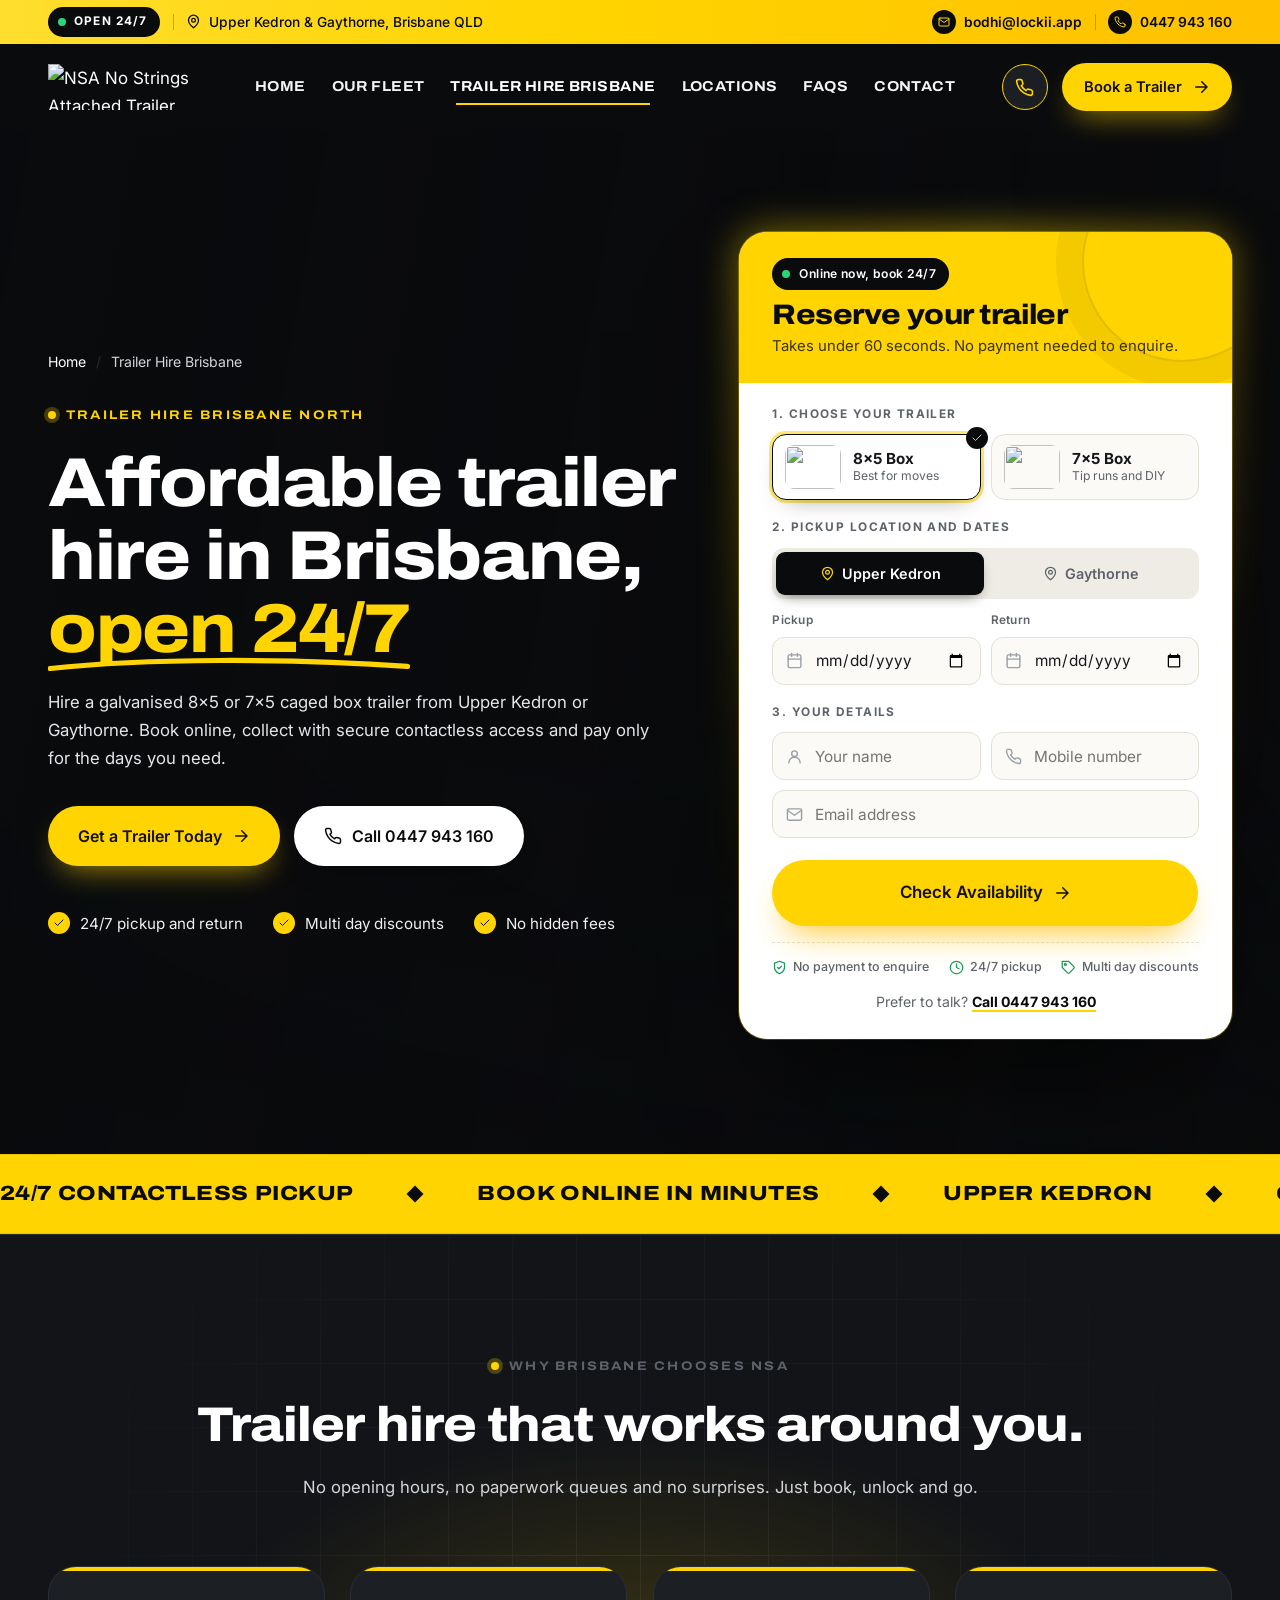
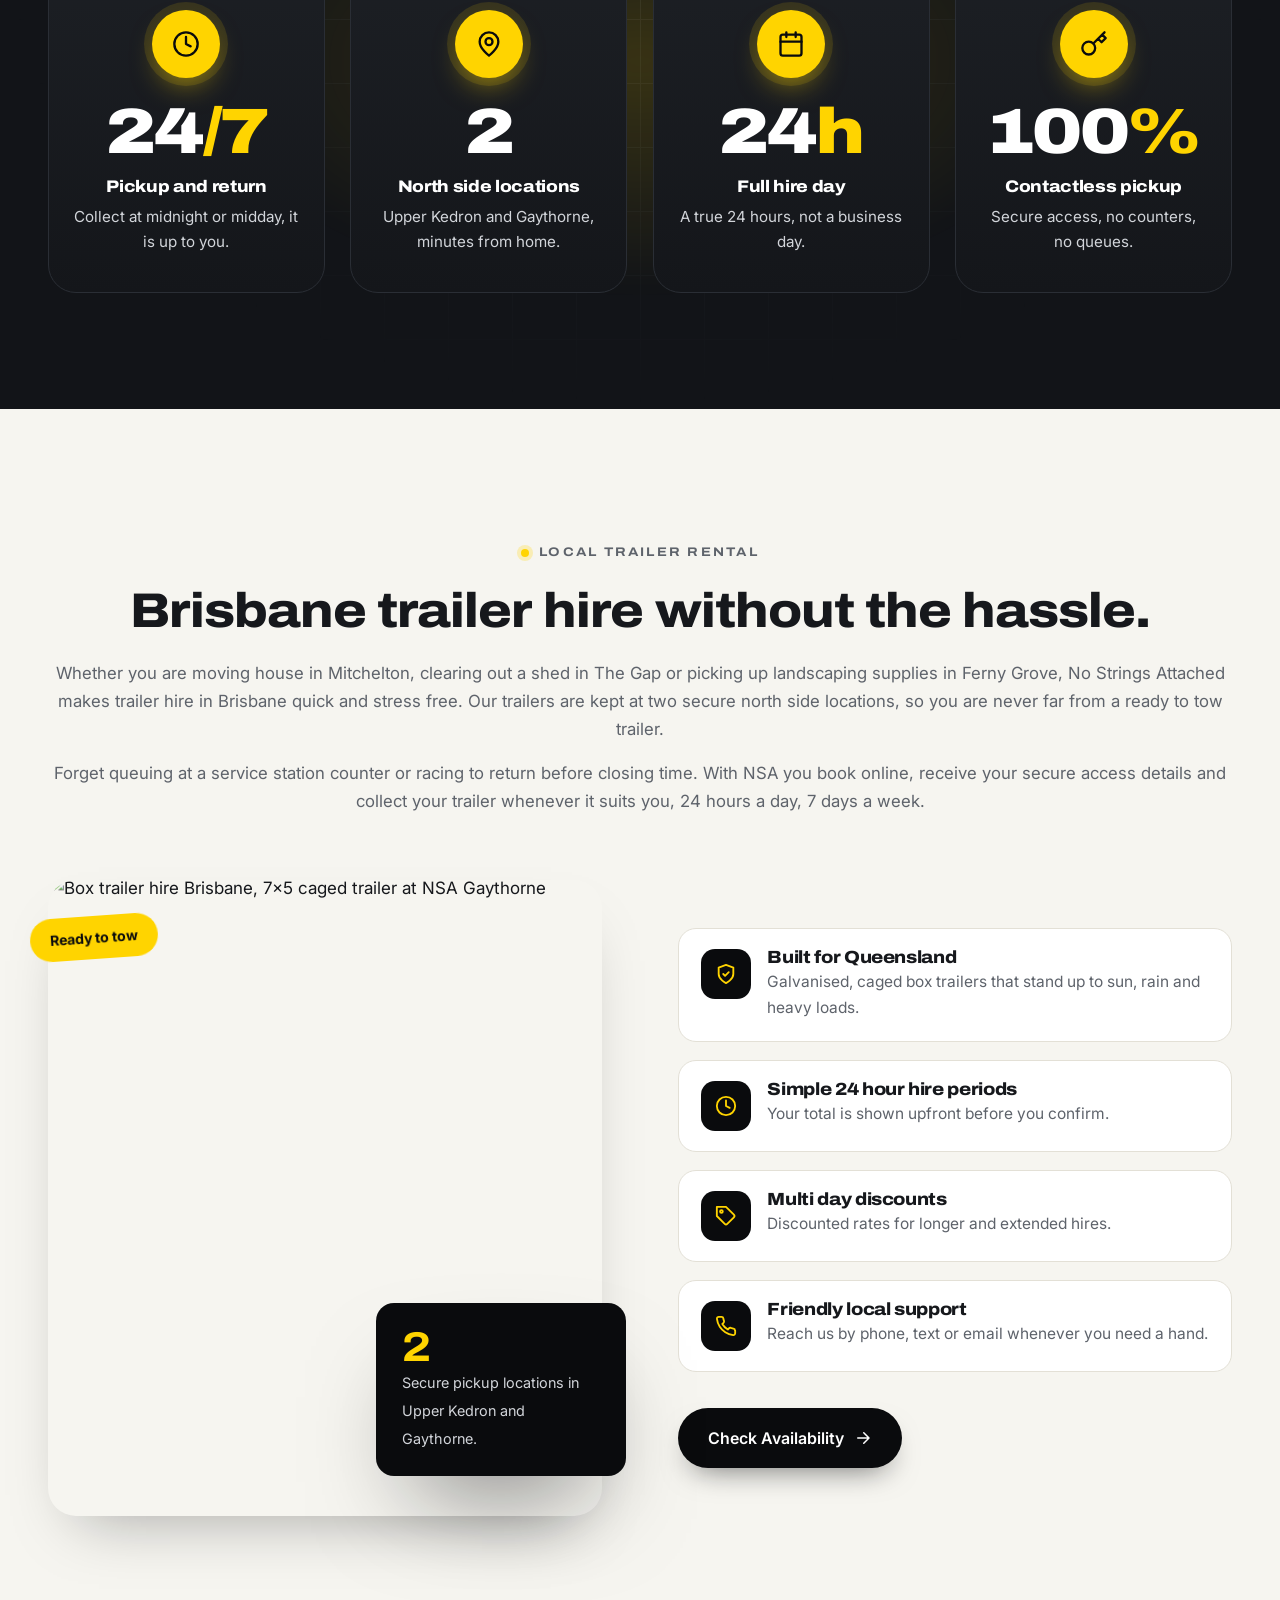
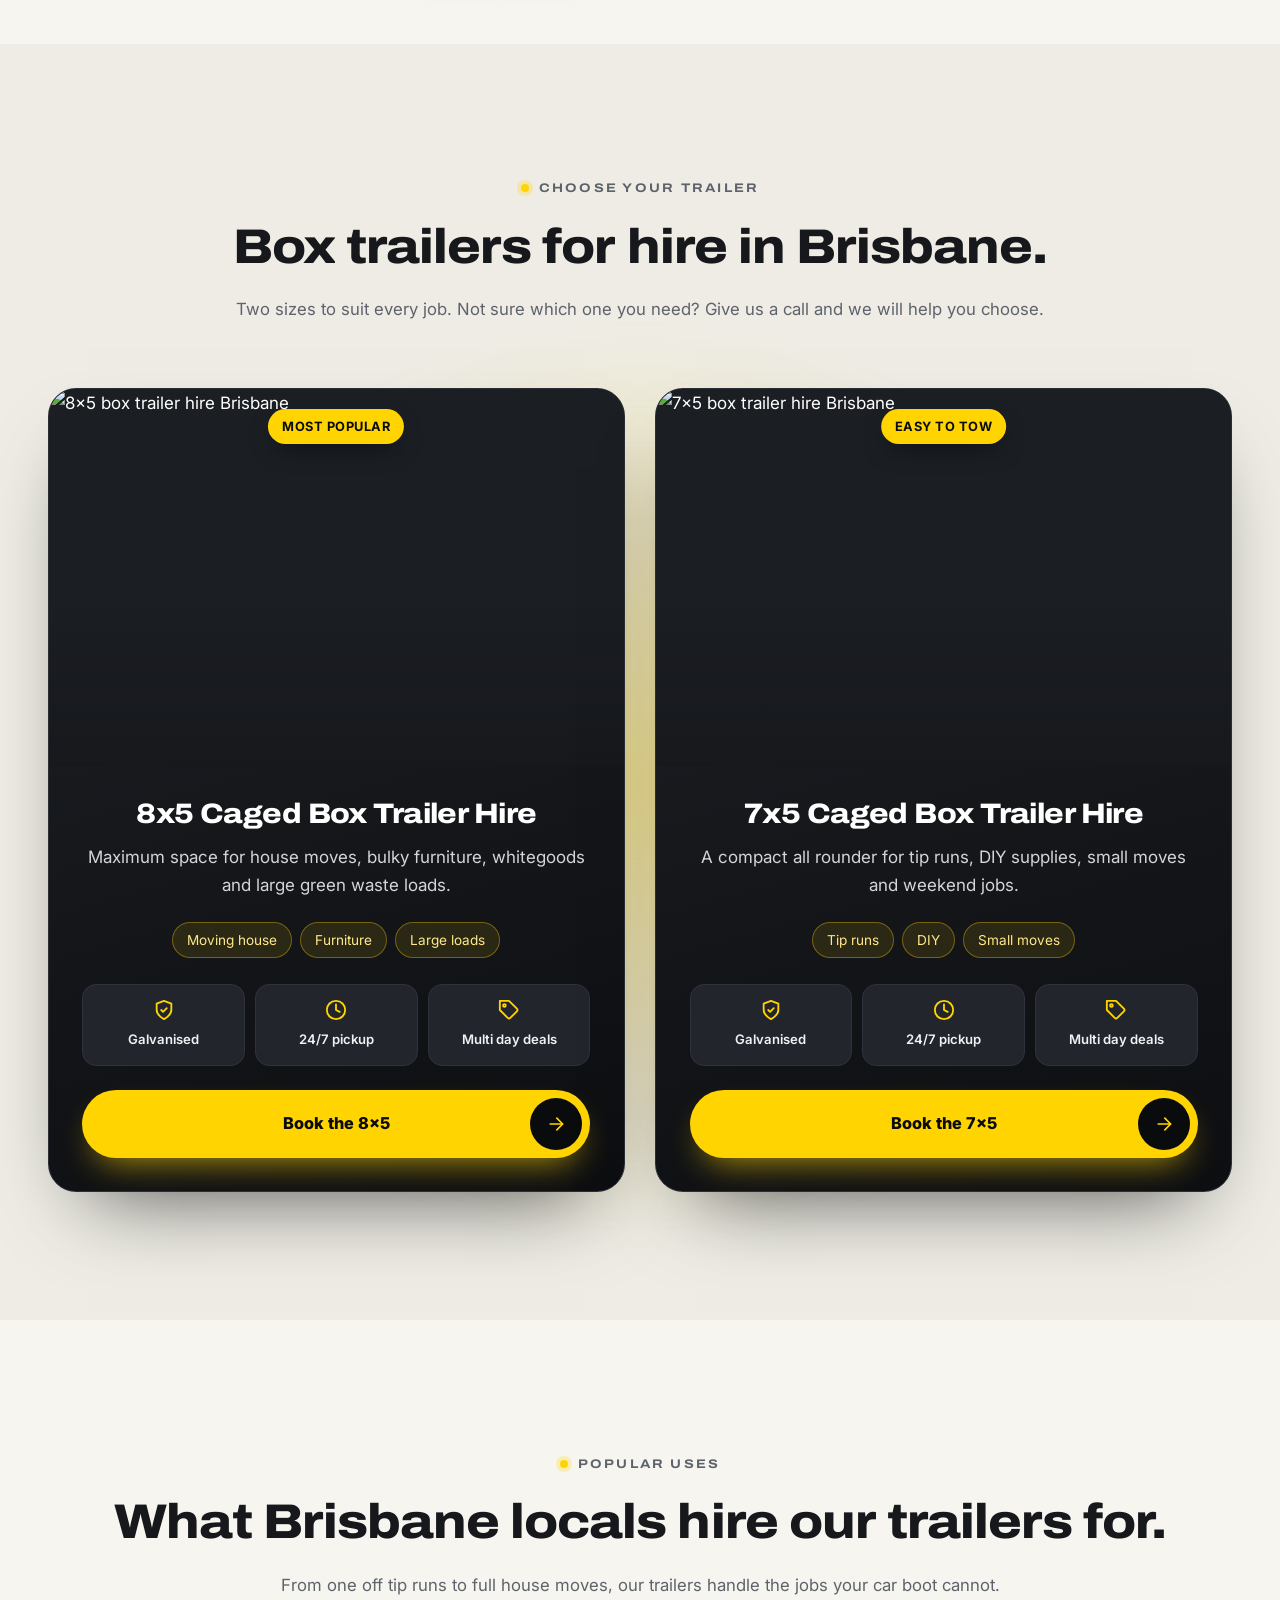
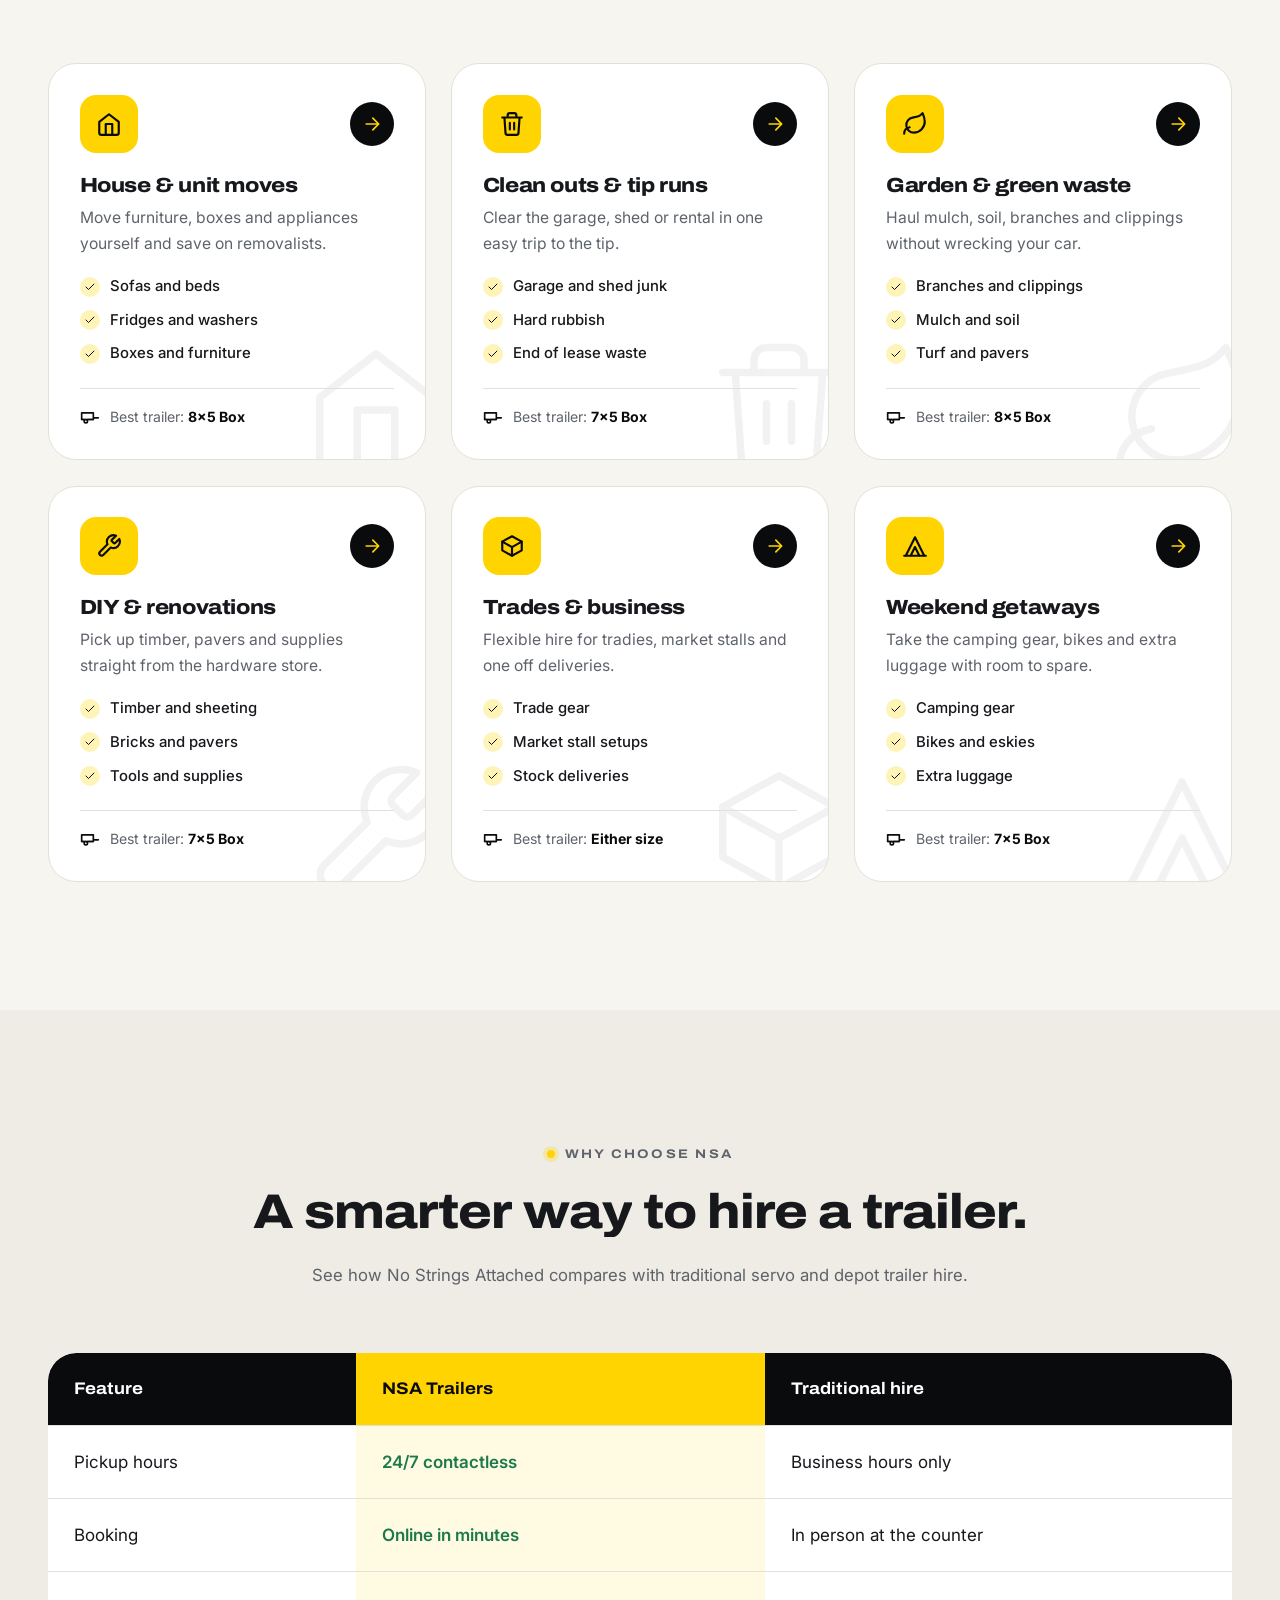
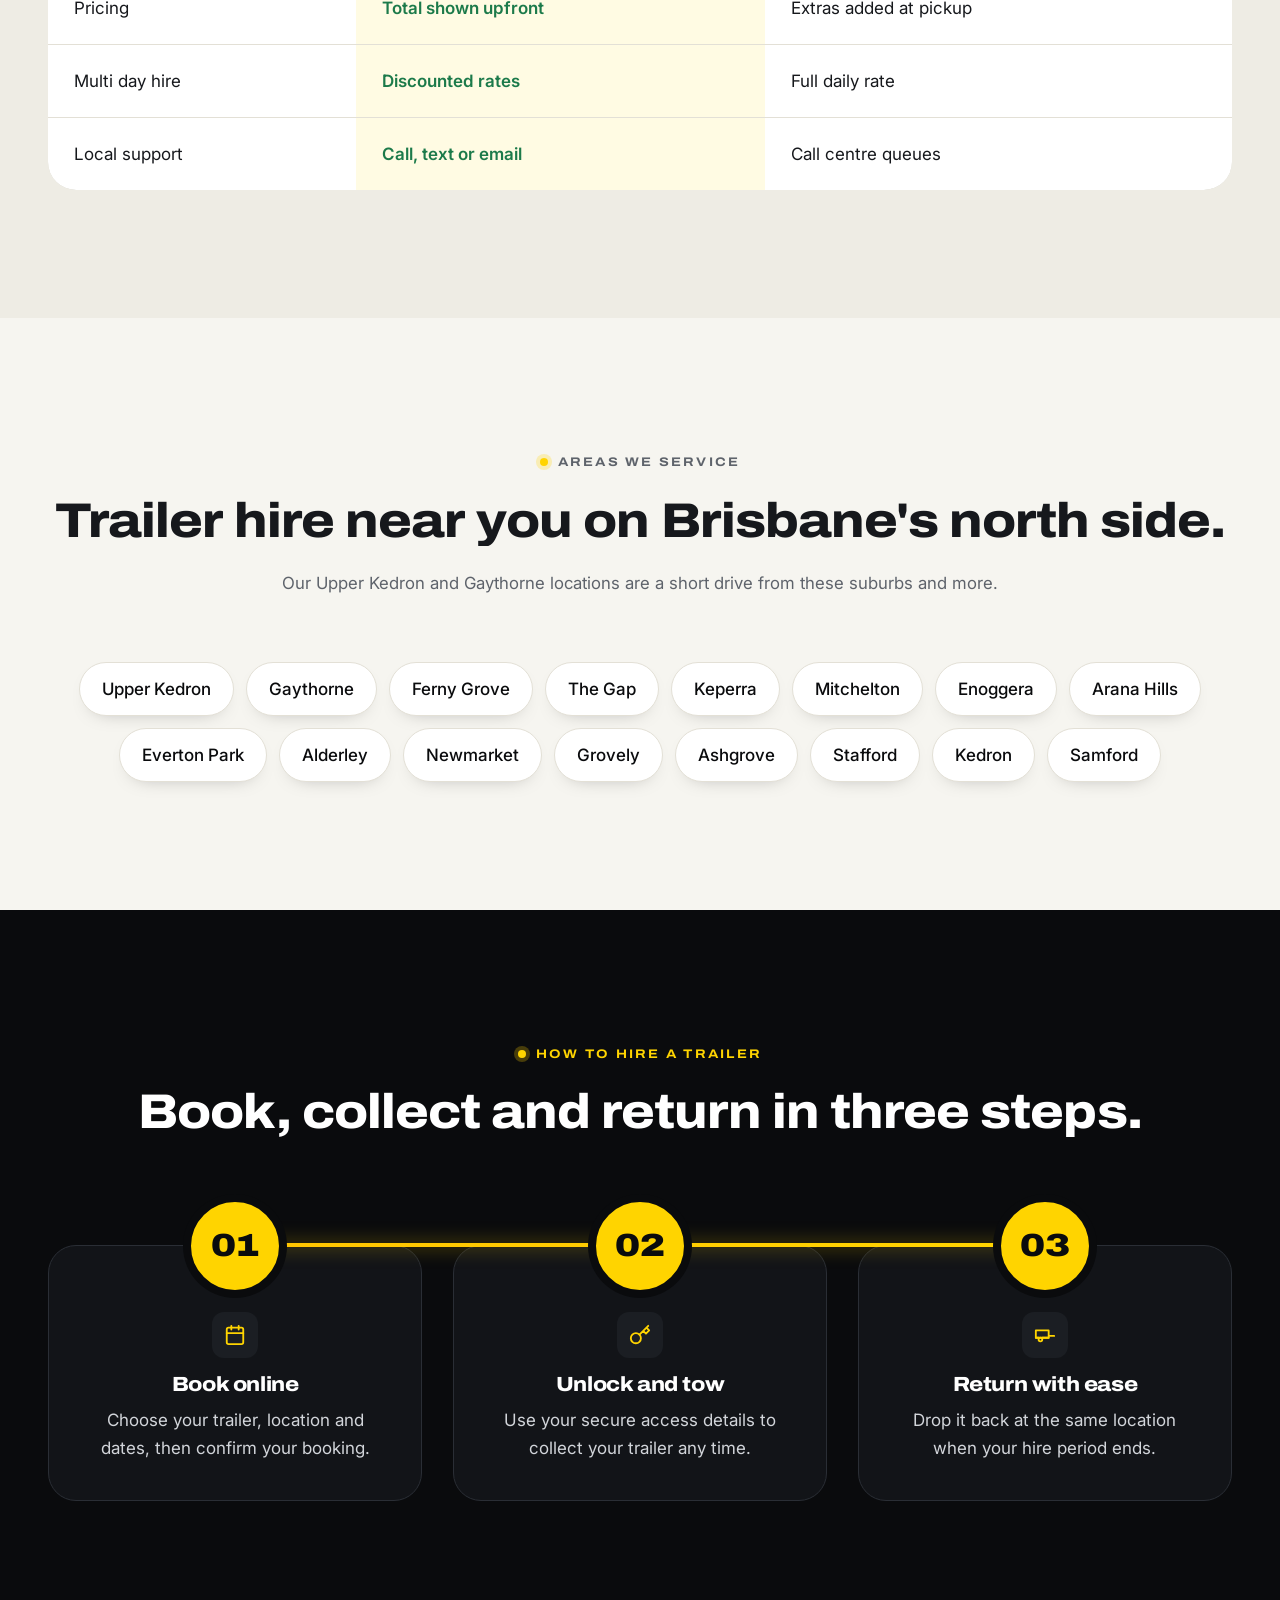
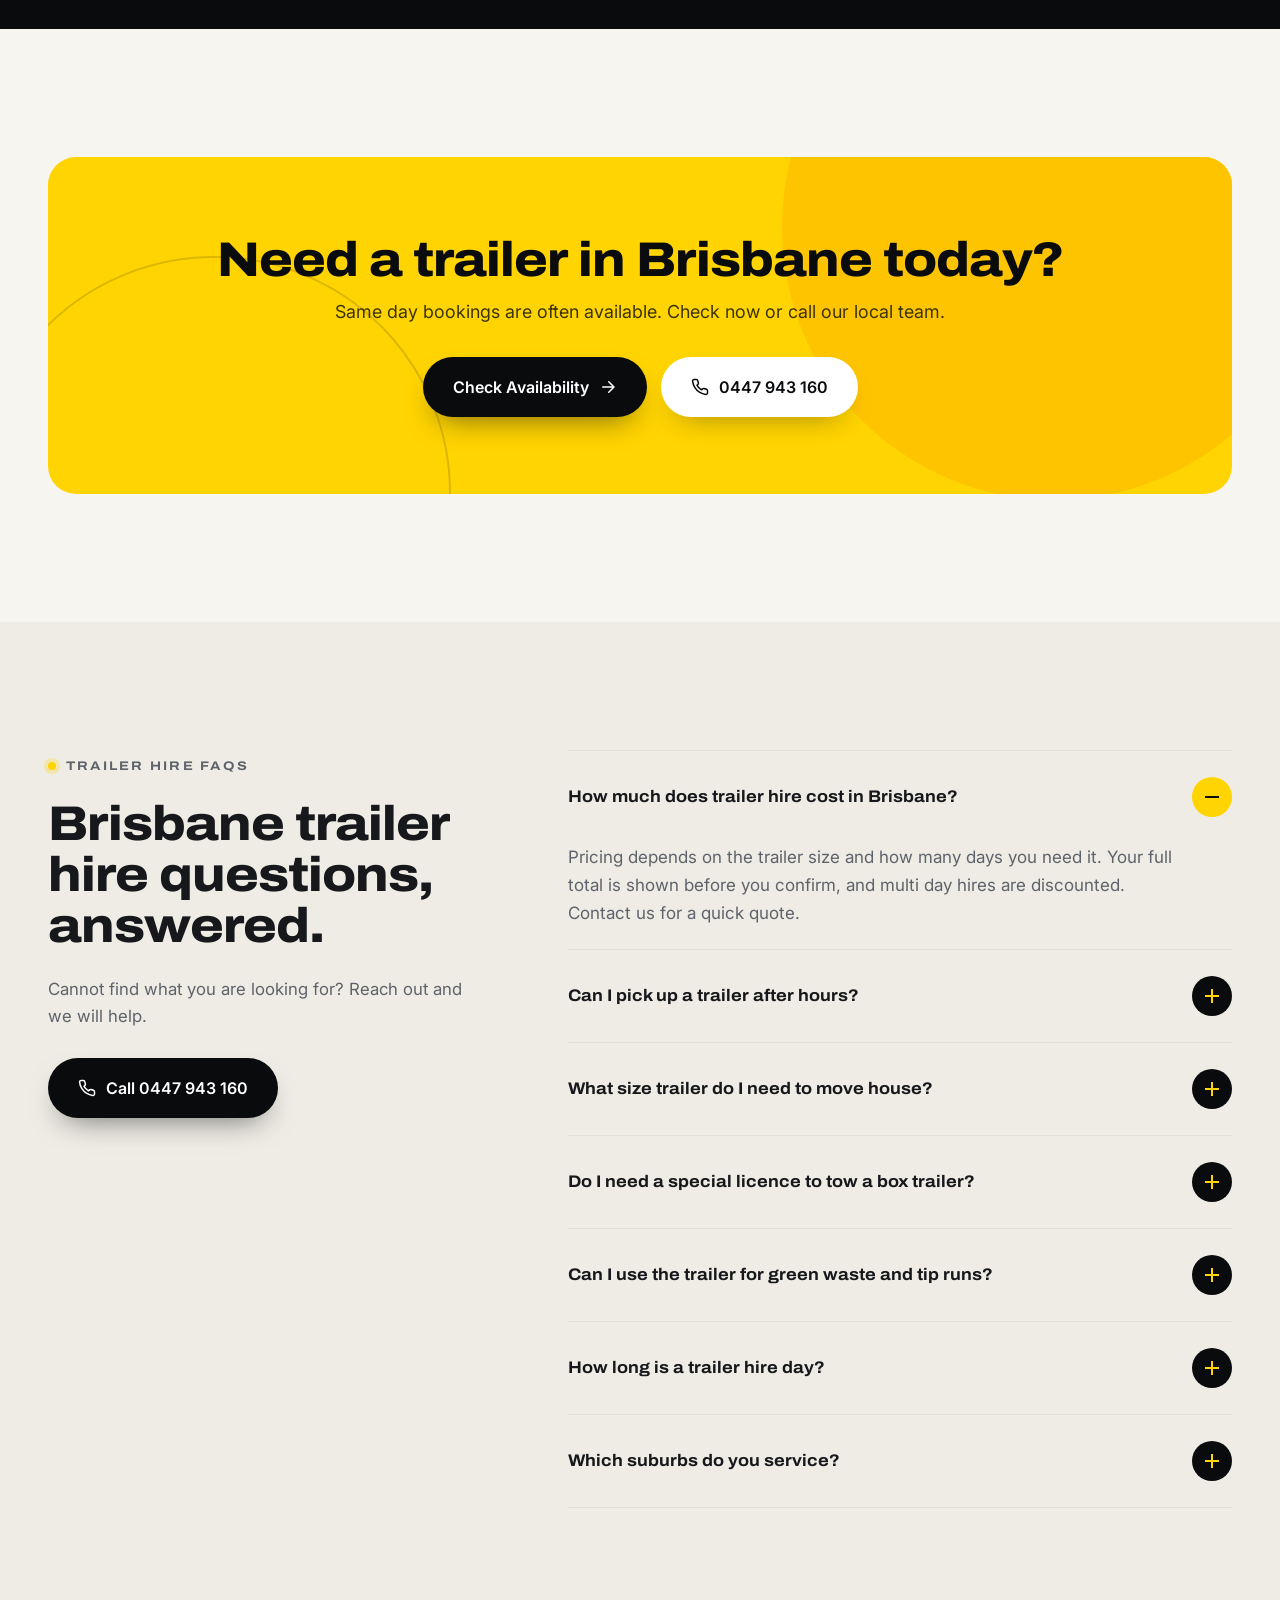
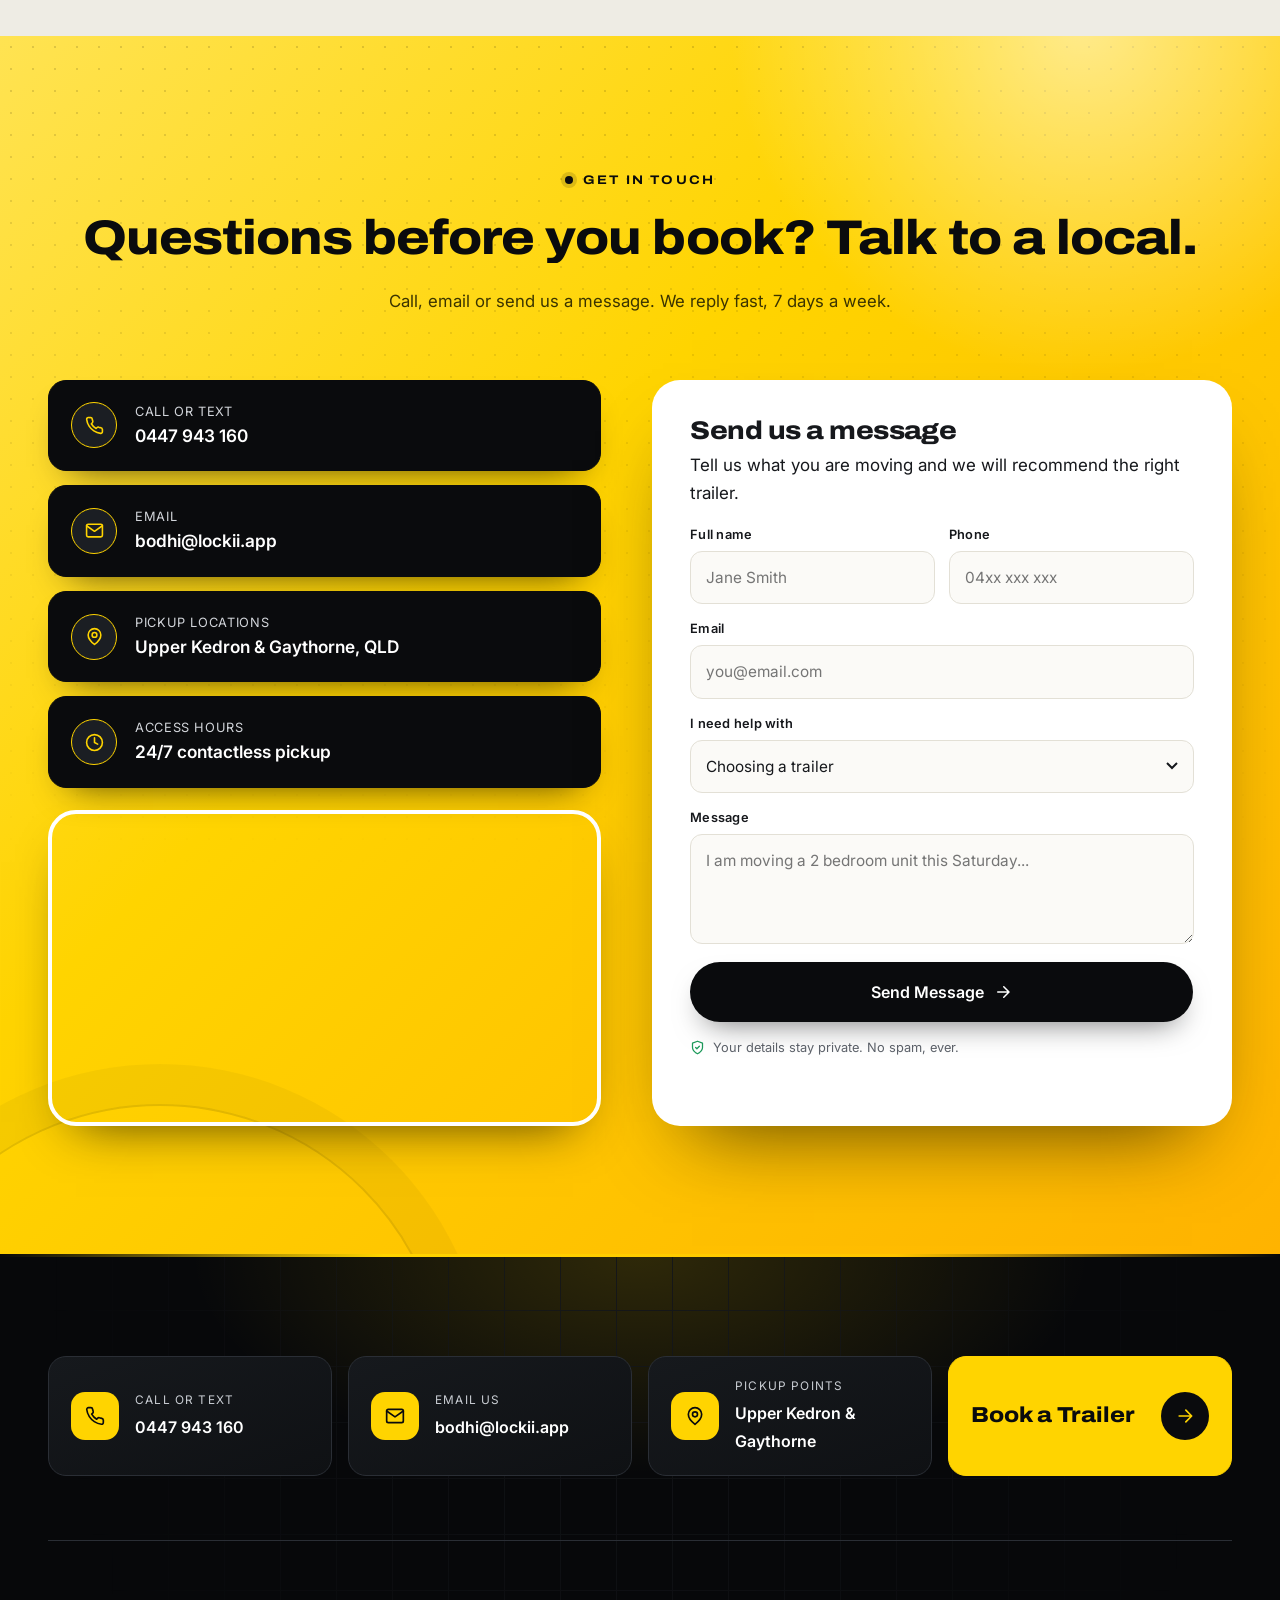
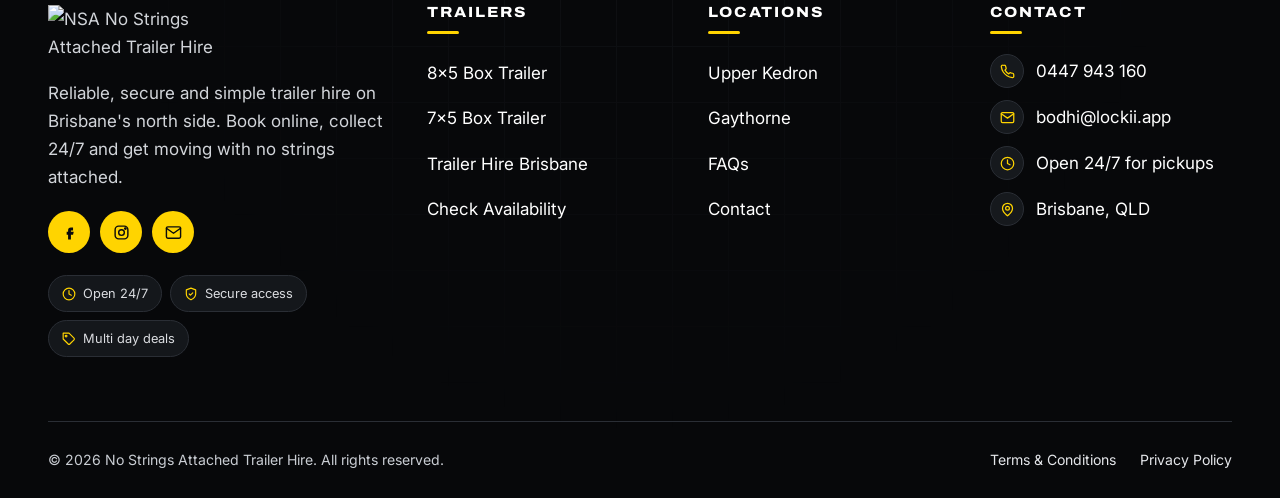
==== commit 6bd9f08b: "Yellow social icons in footer" ====
--- a/trailer-hire-brisbane.html
+++ b/trailer-hire-brisbane.html
@@ -13,7 +13,7 @@
 <meta name="theme-color" content="#0A0B0D">
 <link rel="icon" href="https://cdn.lockii.app/f924369c-811d-4f8e-b768-aecd5cfa0ce8.png?class=md">
 <link rel="preconnect" href="https://fonts.googleapis.com"><link rel="preconnect" href="https://fonts.gstatic.com" crossorigin><link href="https://fonts.googleapis.com/css2?family=Archivo:wdth,wght@62..125,400..900&family=Inter:wght@400;500;600;700&display=swap" rel="stylesheet">
-<link rel="stylesheet" href="nsa.css?v=85a15f70">
+<link rel="stylesheet" href="nsa.css?v=7457106c">
 <script type="application/ld+json">{"@context": "https://schema.org", "@type": "LocalBusiness", "name": "No Strings Attached Trailer Hire", "url": "https://www.nsatrailers.com.au/", "telephone": "+61447943160", "email": "bodhi@lockii.app", "image": "https://cdn.lockii.app/f924369c-811d-4f8e-b768-aecd5cfa0ce8.png?class=md", "areaServed": ["Upper Kedron", "Gaythorne", "Brisbane"], "address": {"@type": "PostalAddress", "addressLocality": "Brisbane", "addressRegion": "QLD", "addressCountry": "AU"}, "openingHours": "Mo-Su 00:00-23:59"}</script>
 <script type="application/ld+json">{"@context": "https://schema.org", "@type": "FAQPage", "mainEntity": [{"@type": "Question", "name": "How much does trailer hire cost in Brisbane?", "acceptedAnswer": {"@type": "Answer", "text": "Pricing depends on the trailer size and how many days you need it. Your full total is shown before you confirm, and multi day hires are discounted. Contact us for a quick quote."}}, {"@type": "Question", "name": "Can I pick up a trailer after hours?", "acceptedAnswer": {"@type": "Answer", "text": "Yes. Both our Upper Kedron and Gaythorne locations offer 24/7 contactless pickup and return using secure access details sent when you book."}}, {"@type": "Question", "name": "What size trailer do I need to move house?", "acceptedAnswer": {"@type": "Answer", "text": "For most house and unit moves the 8x5 caged box trailer is the best choice. For smaller loads, tip runs and DIY supplies the 7x5 is easier to tow and manoeuvre."}}, {"@type": "Question", "name": "Do I need a special licence to tow a box trailer?", "acceptedAnswer": {"@type": "Answer", "text": "A standard Queensland car licence (class C) generally covers towing a light box trailer, provided your vehicle has a suitable tow bar and is rated to tow the load."}}, {"@type": "Question", "name": "Can I use the trailer for green waste and tip runs?", "acceptedAnswer": {"@type": "Answer", "text": "Absolutely. Our galvanised trailers are ideal for green waste, hard rubbish and tip runs. Please make sure loads are secured and covered when required."}}, {"@type": "Question", "name": "How long is a trailer hire day?", "acceptedAnswer": {"@type": "Answer", "text": "Each hire day is a full 24 hours from your pickup time, so you are not rushing to return before closing time."}}, {"@type": "Question", "name": "Which suburbs do you service?", "acceptedAnswer": {"@type": "Answer", "text": "We are based in Upper Kedron and Gaythorne and regularly help customers from Ferny Grove, The Gap, Keperra, Mitchelton, Enoggera, Arana Hills, Everton Park, Alderley and surrounding north Brisbane suburbs."}}]}</script>
 </head>
@@ -456,6 +456,6 @@
   <span class="to-top__arrow"><svg viewBox="0 0 24 24" fill="none" stroke="currentColor" stroke-width="2" stroke-linecap="round" stroke-linejoin="round" aria-hidden="true"><path d="M12 19V5M5 12l7-7 7 7"/></svg></span>
 </button>
 
-<script src="nsa.js?v=85a15f70" defer></script>
+<script src="nsa.js?v=7457106c" defer></script>
 </body>
 </html>
--- a/nsa.css
+++ b/nsa.css
@@ -766,3 +766,6 @@
   .compare th,.compare td{padding:14px 12px;font-size:.86rem}
 }
 .fleet-card__chip{left:50%!important;transform:translateX(-50%)}
+/* Socials: all in NSA yellow */
+.socials a,.socials a[aria-label="Facebook"],.socials a[aria-label="Instagram"],.socials a[aria-label="Email"]{background:var(--brand);color:var(--ink)}
+.socials a:hover,.socials a[aria-label="Facebook"]:hover,.socials a[aria-label="Instagram"]:hover,.socials a[aria-label="Email"]:hover{background:var(--white);color:var(--ink)}
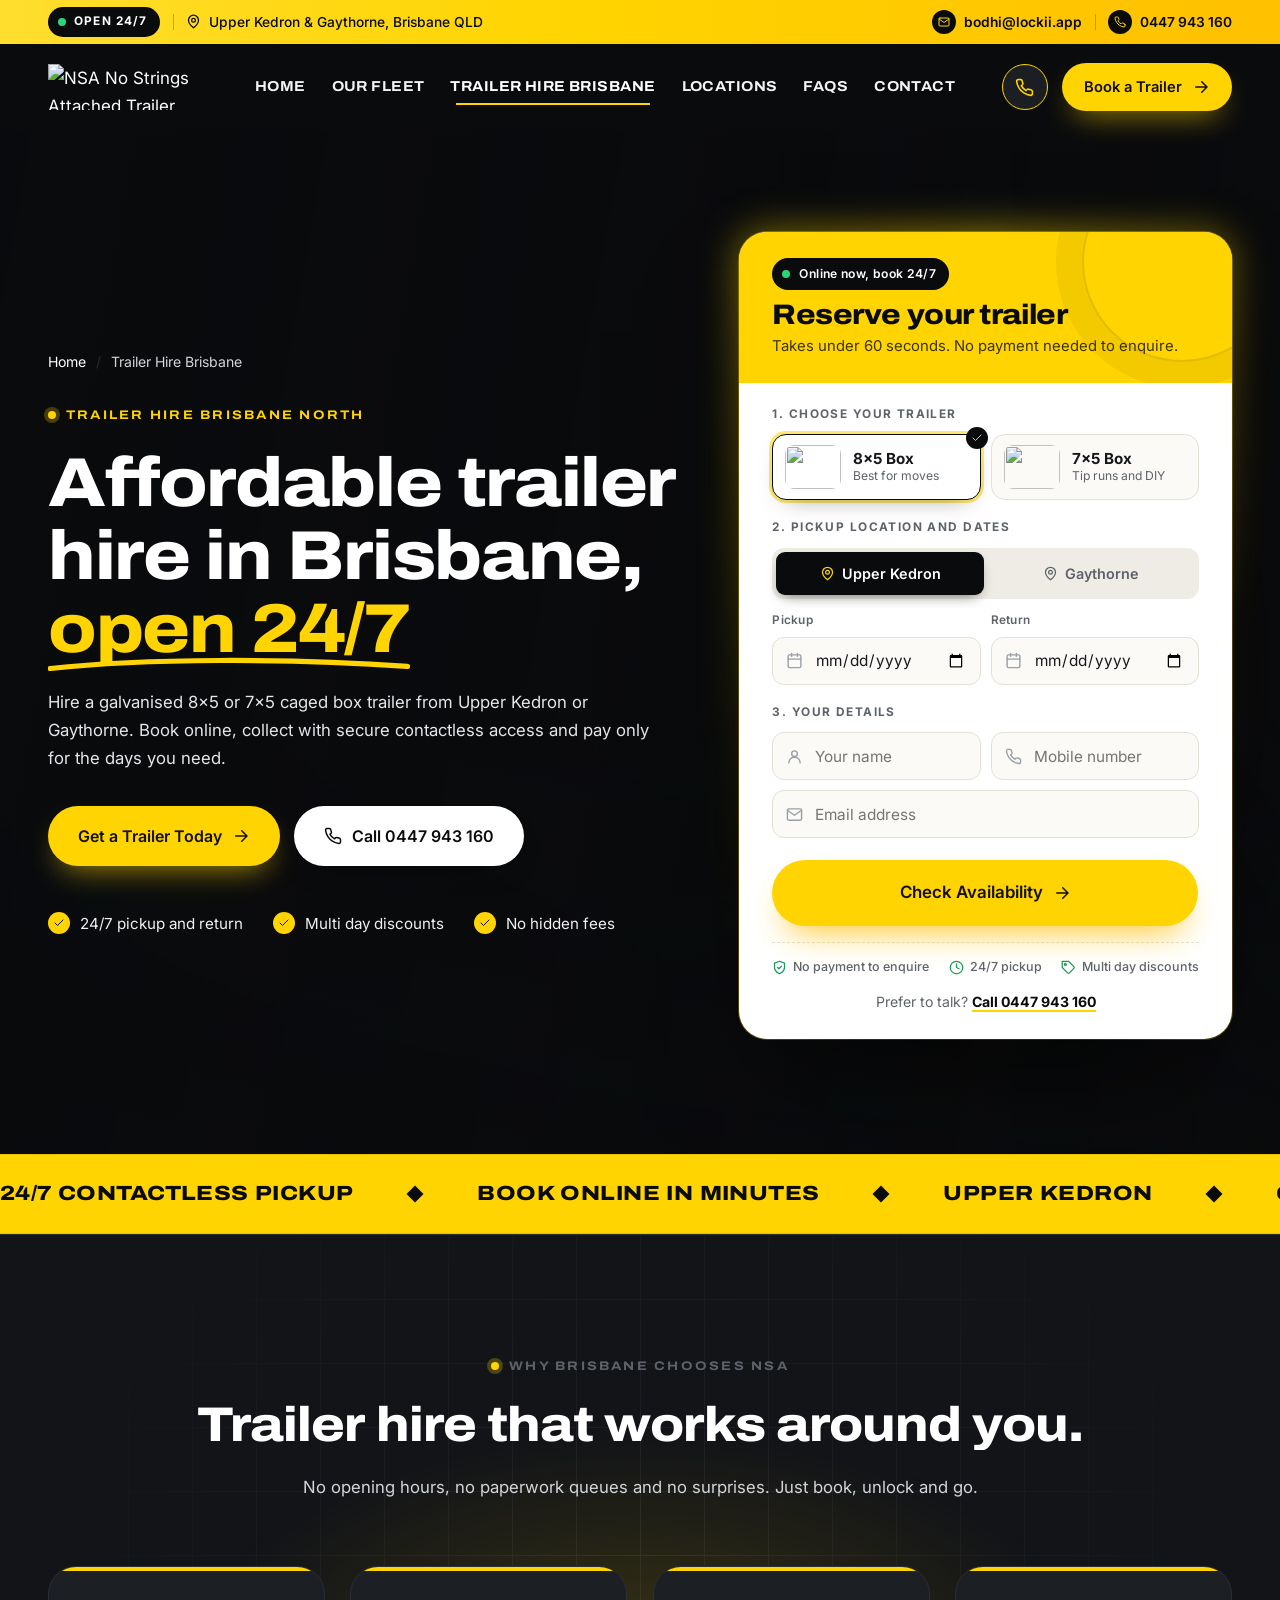
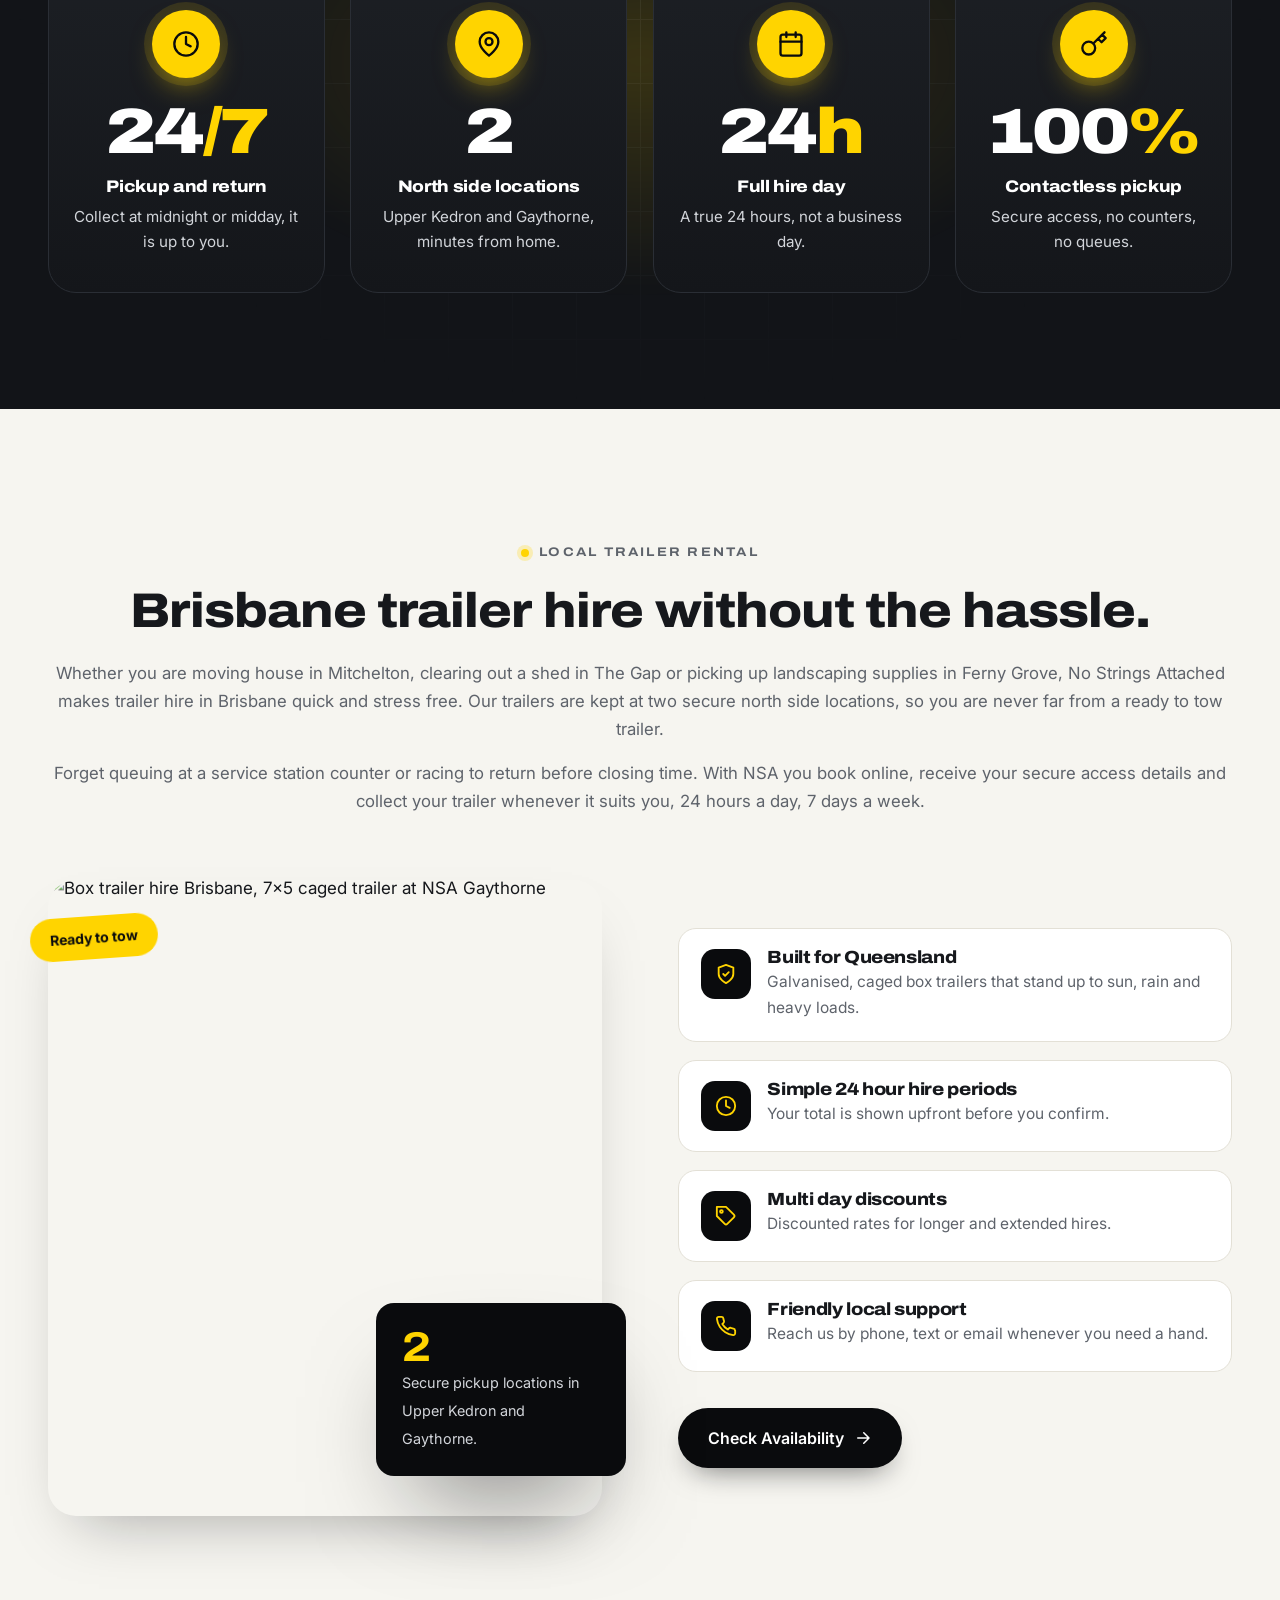
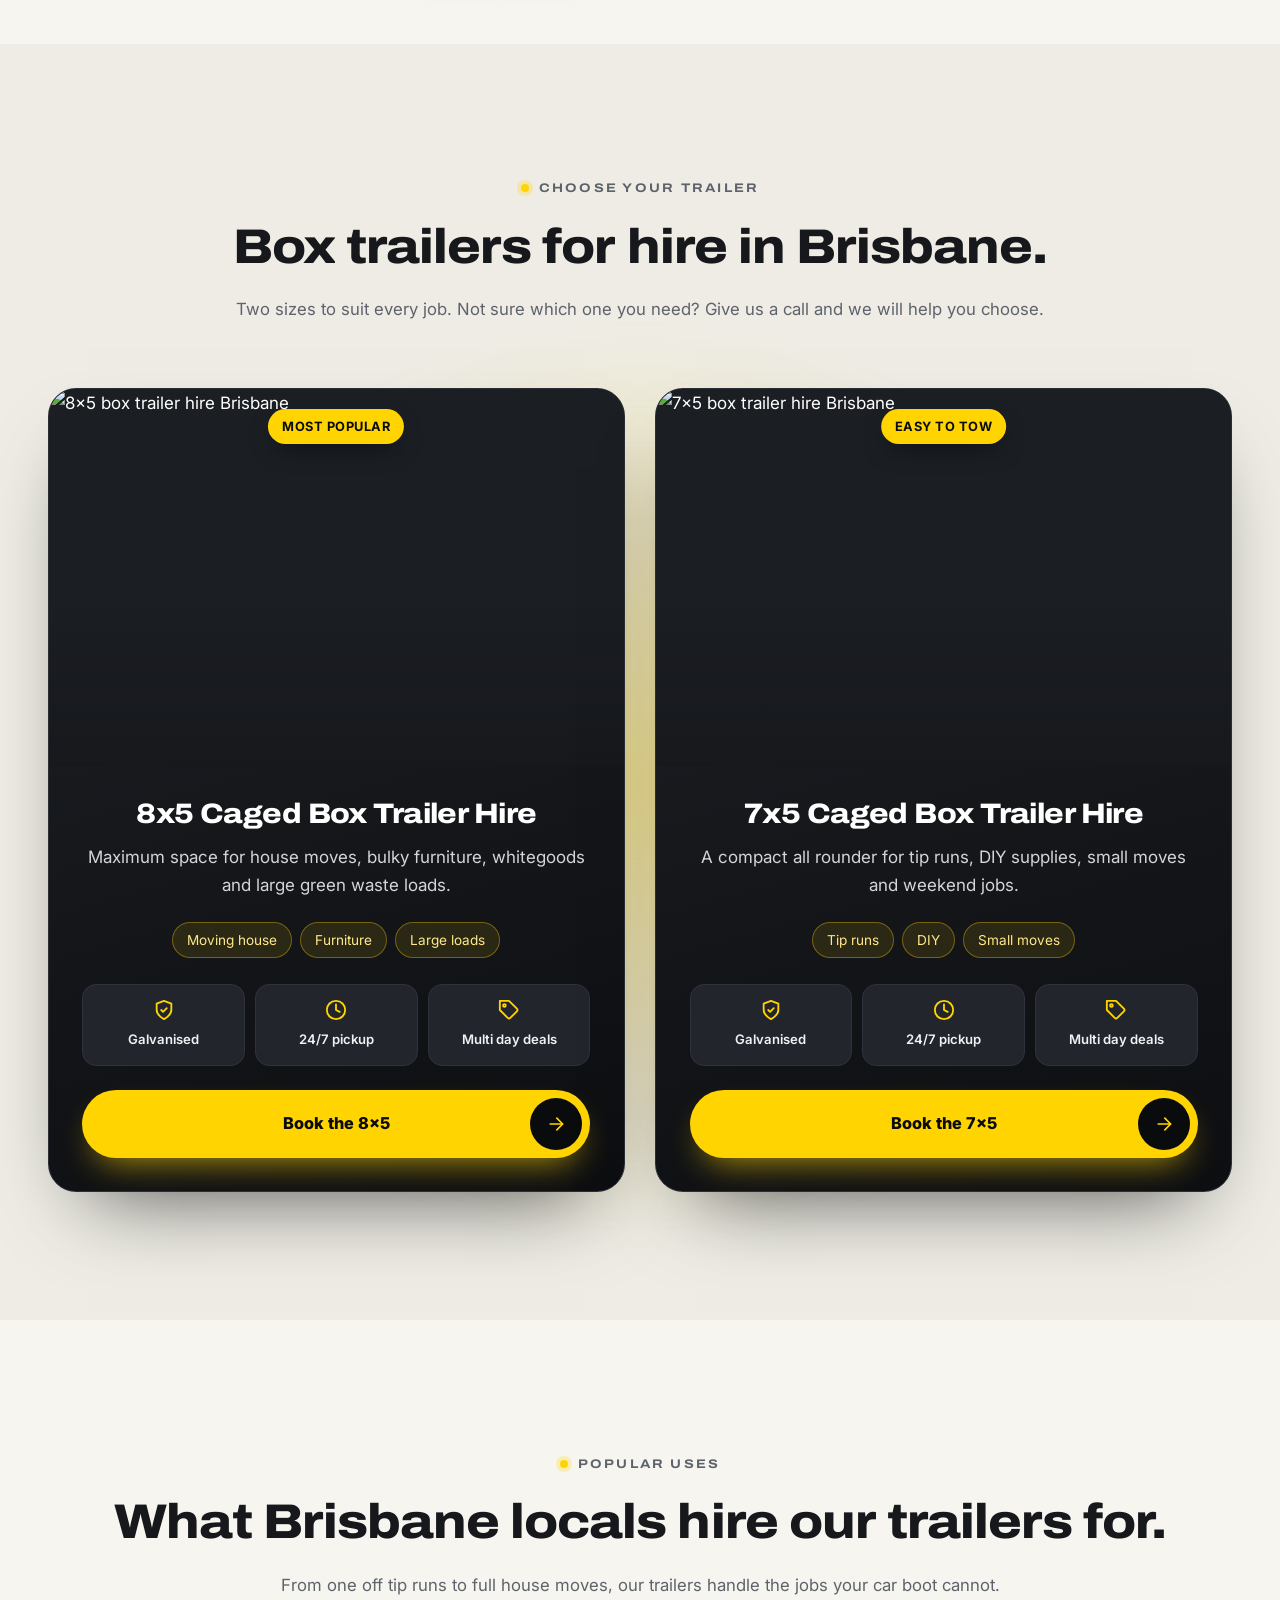
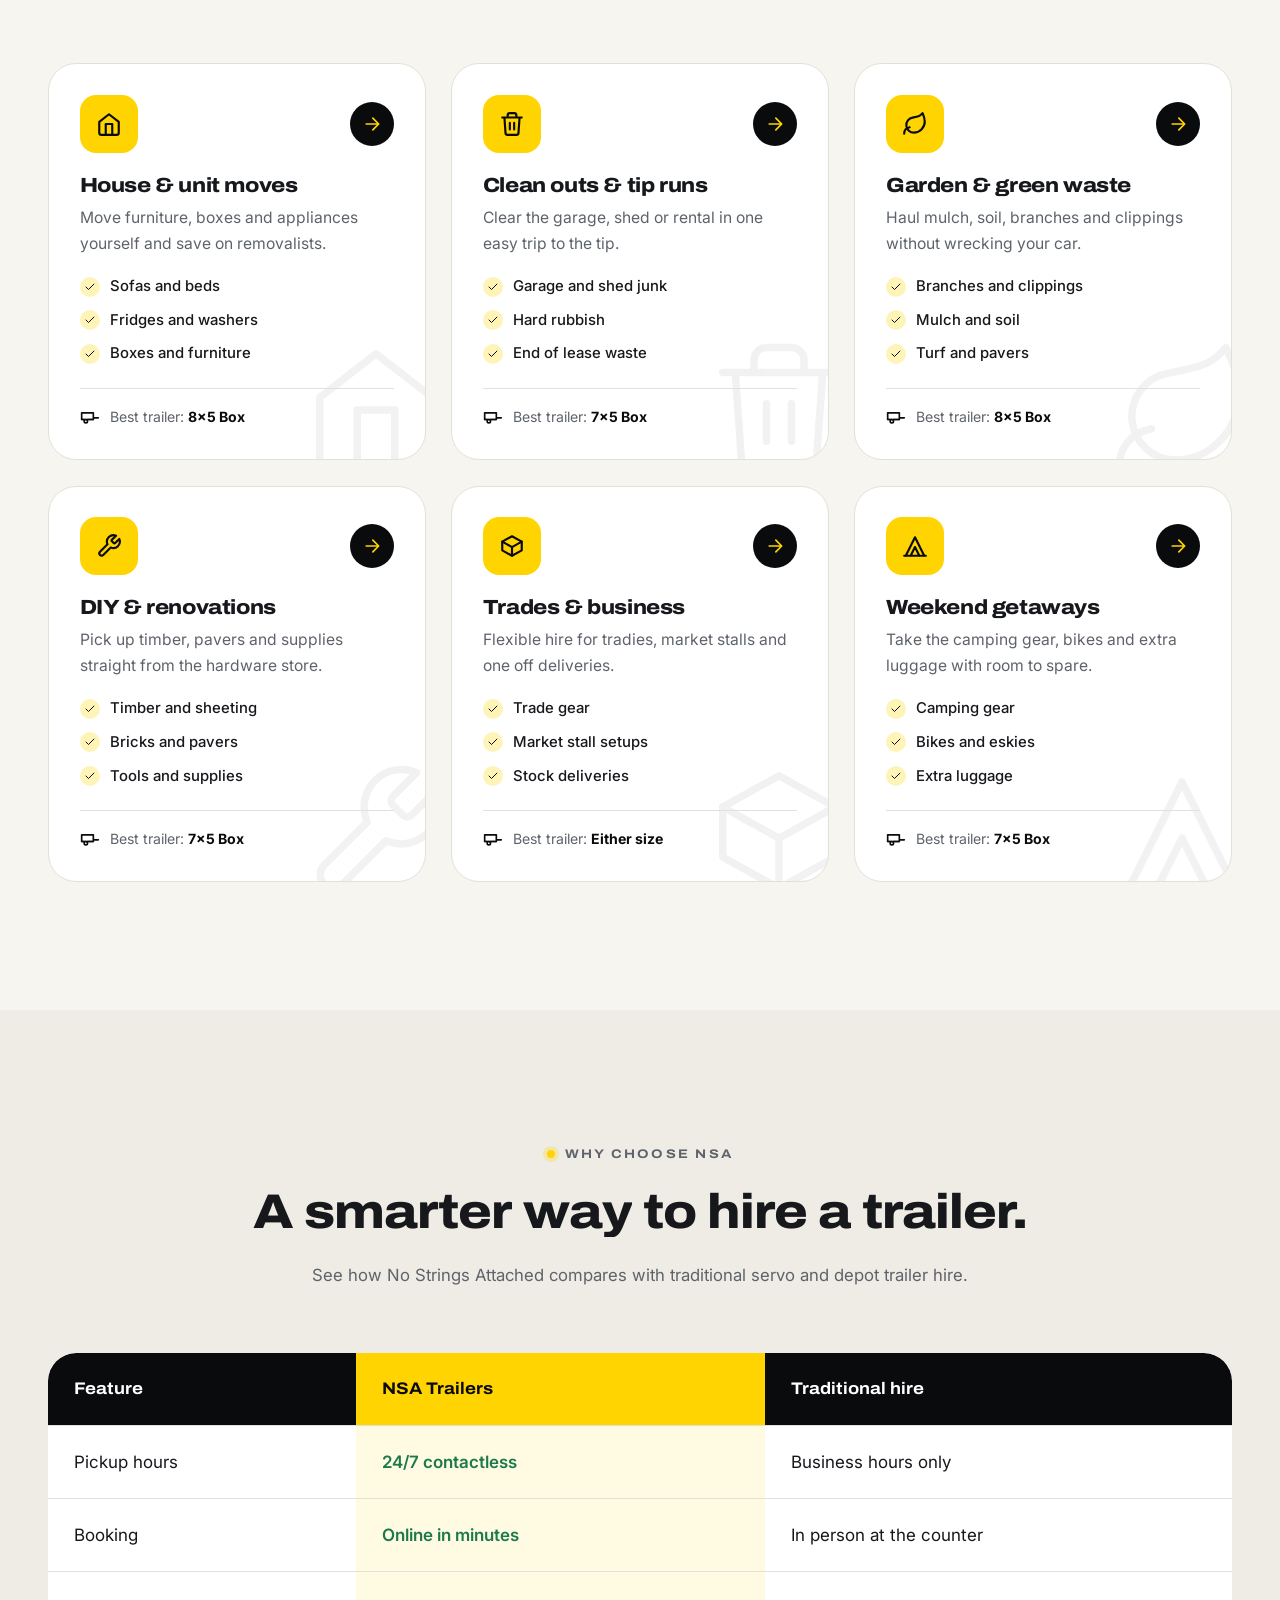
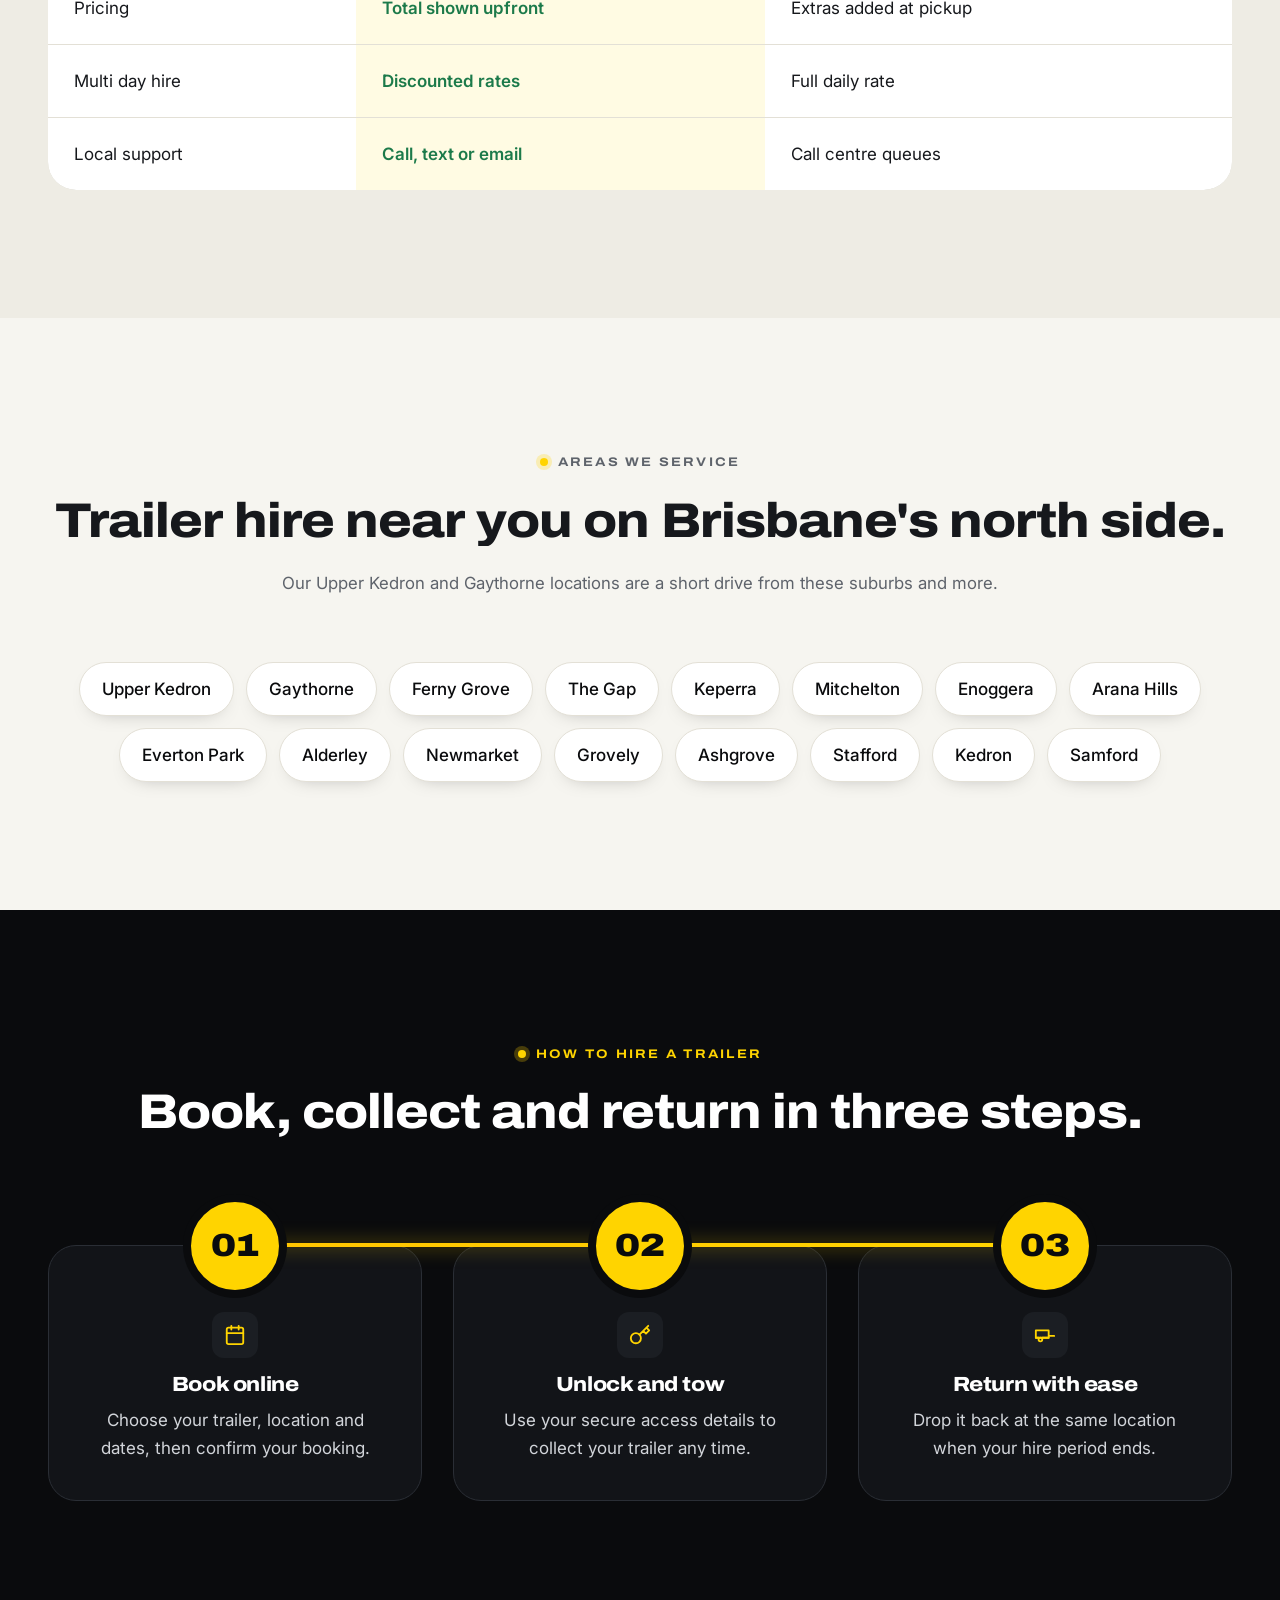
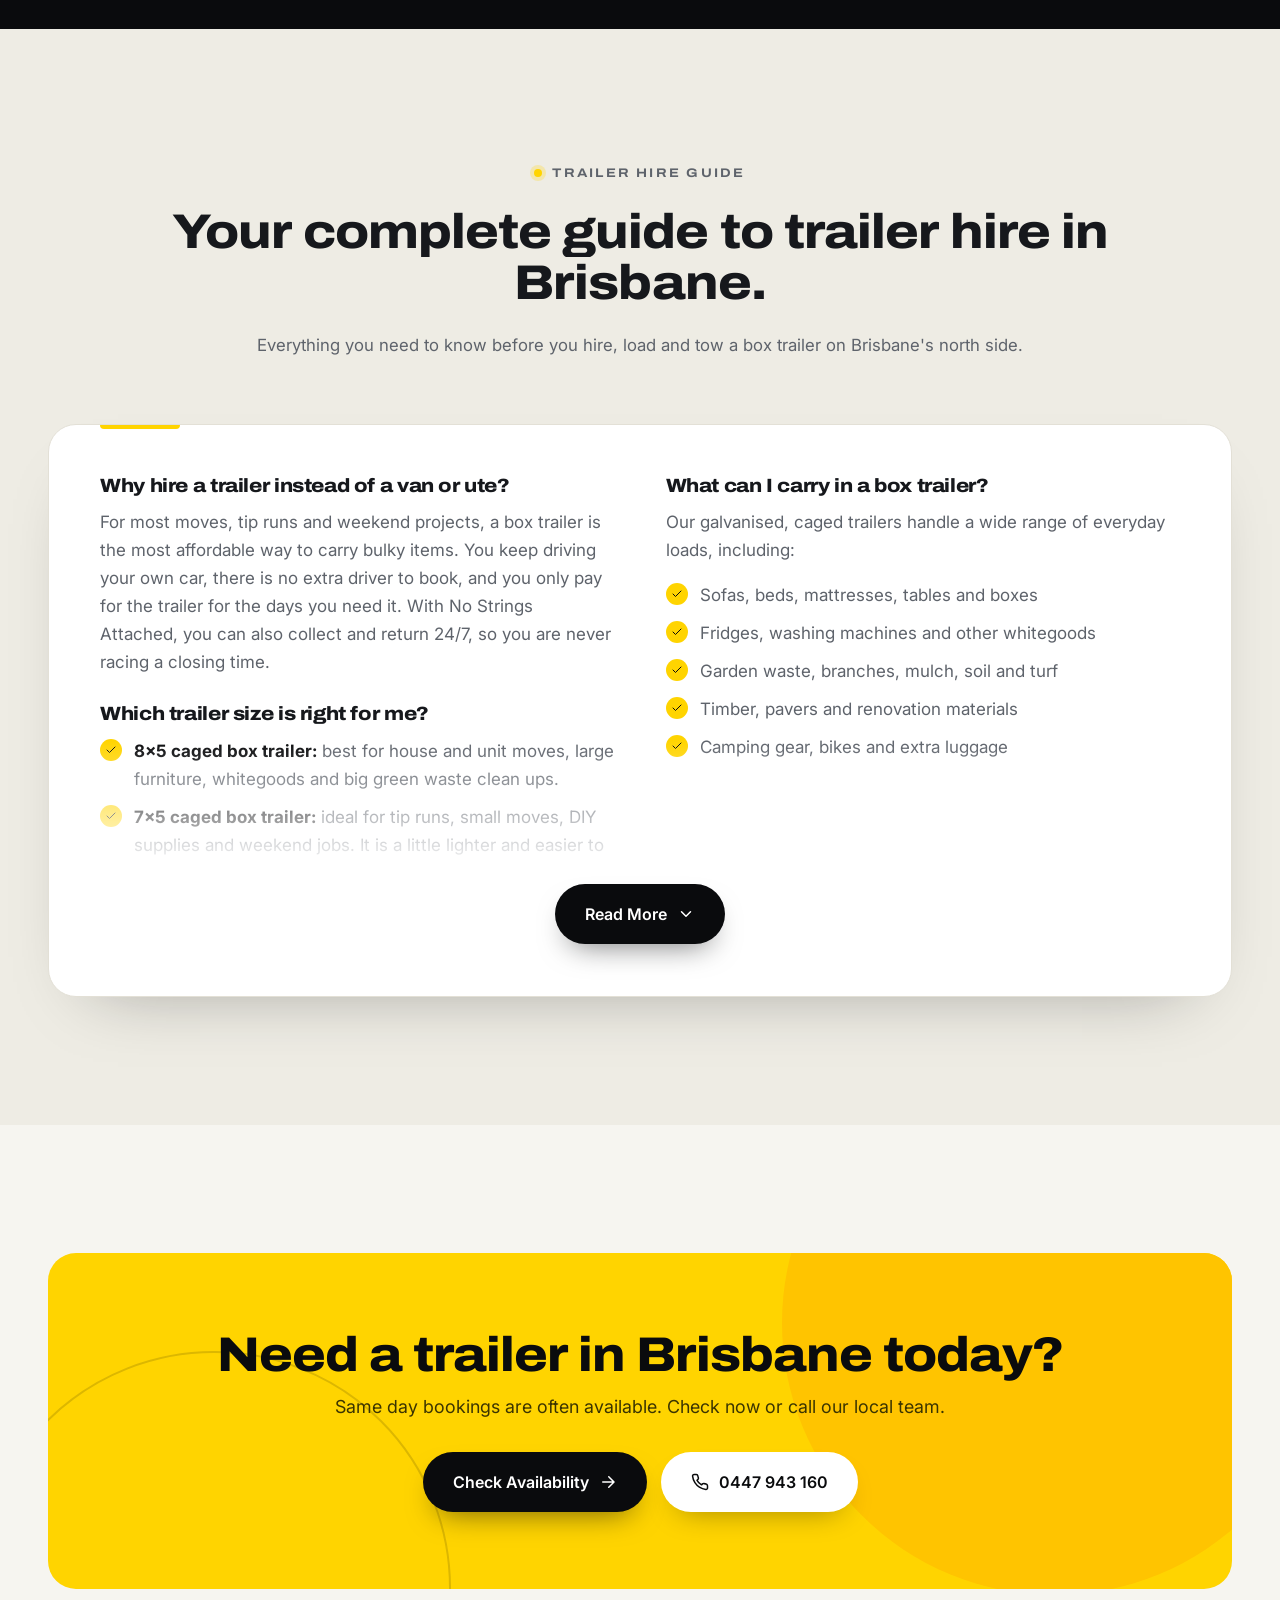
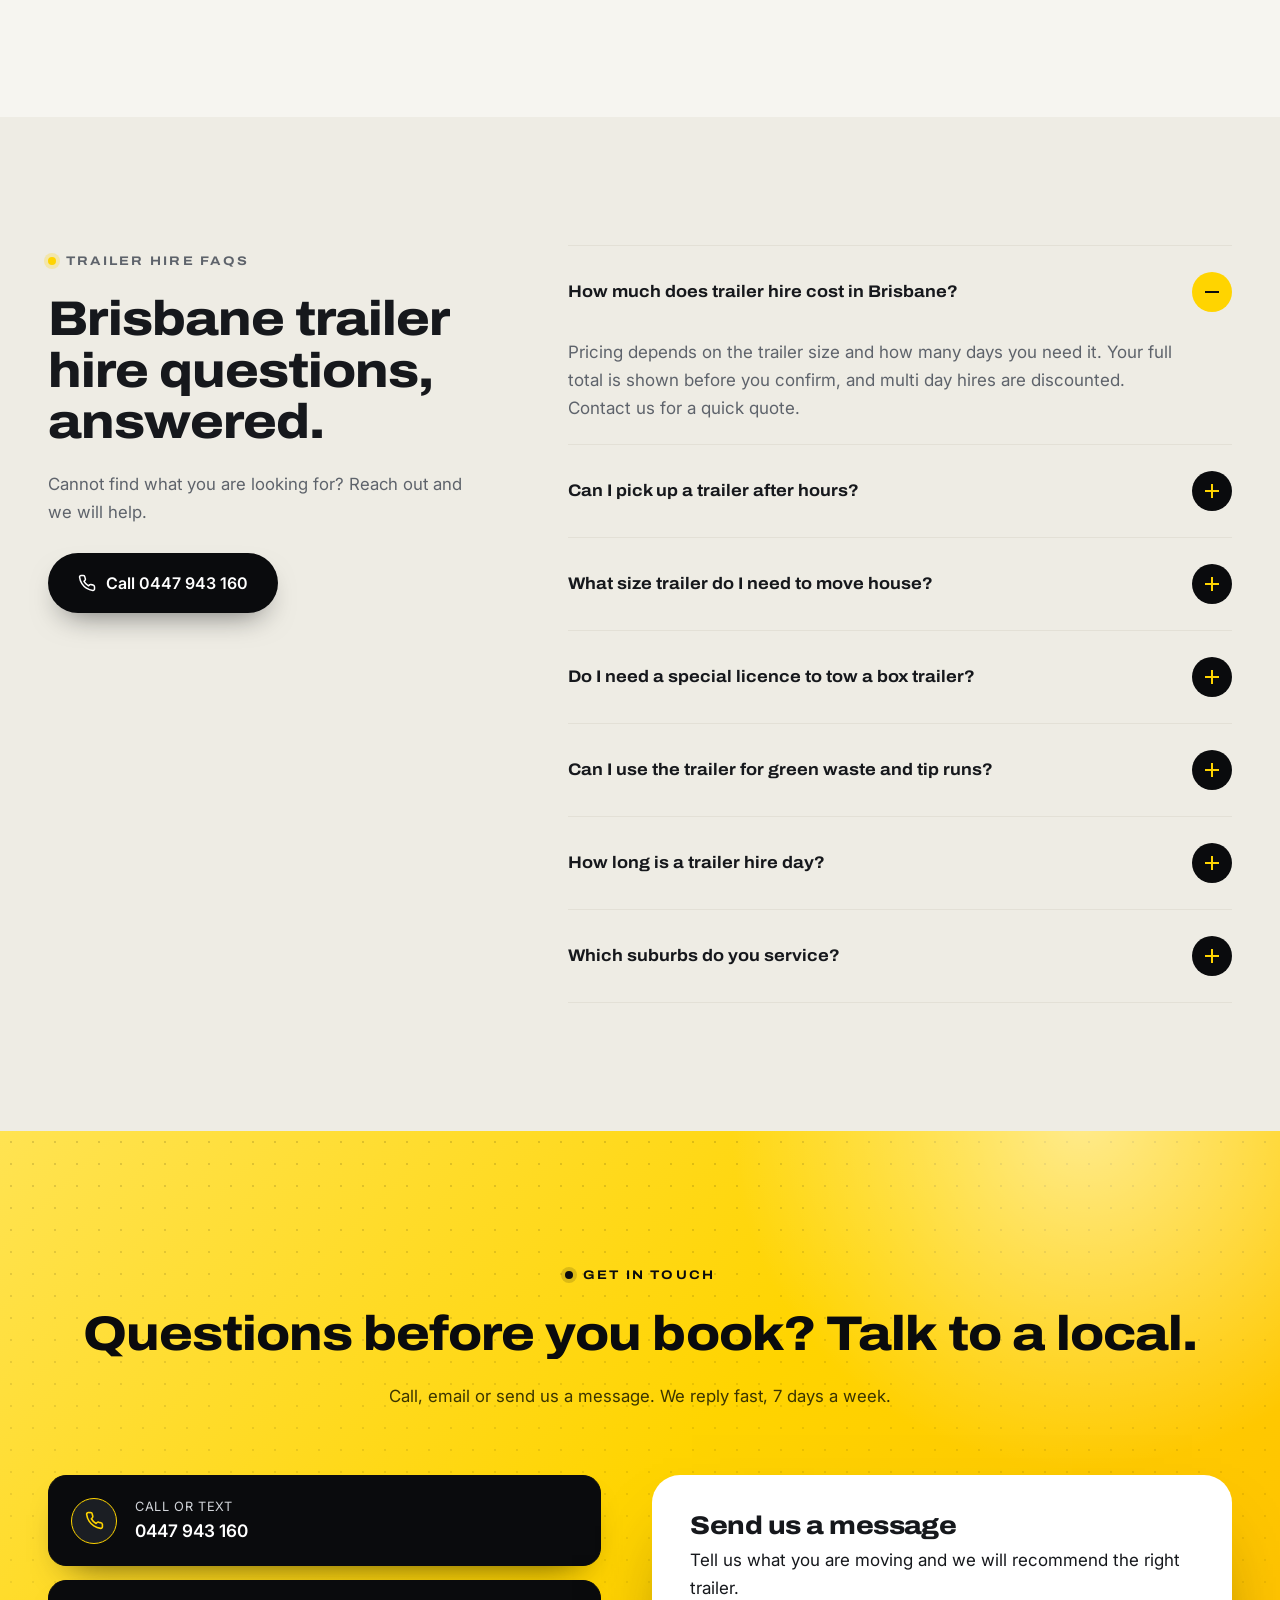
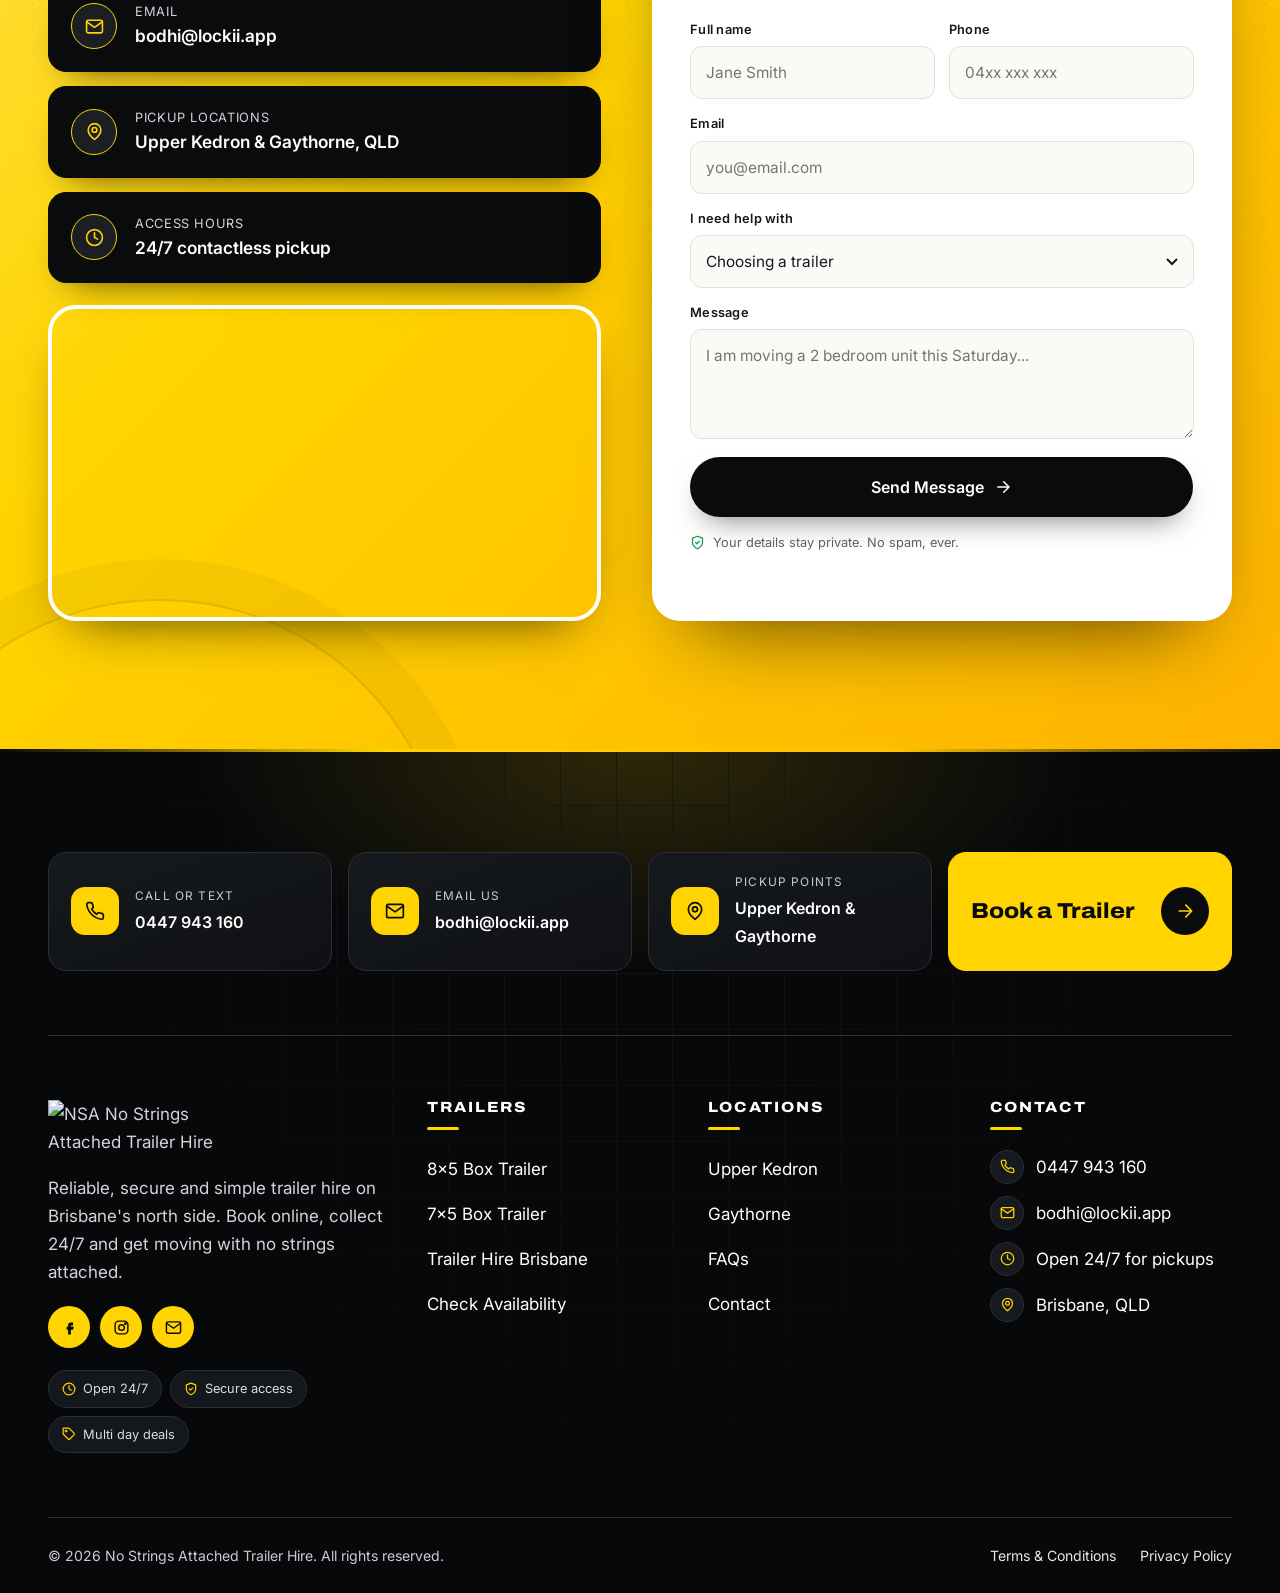
==== commit 85fe9888: "Add trailer hire guide with read more toggle to landing page" ====
--- a/trailer-hire-brisbane.html
+++ b/trailer-hire-brisbane.html
@@ -13,7 +13,7 @@
 <meta name="theme-color" content="#0A0B0D">
 <link rel="icon" href="https://cdn.lockii.app/f924369c-811d-4f8e-b768-aecd5cfa0ce8.png?class=md">
 <link rel="preconnect" href="https://fonts.googleapis.com"><link rel="preconnect" href="https://fonts.gstatic.com" crossorigin><link href="https://fonts.googleapis.com/css2?family=Archivo:wdth,wght@62..125,400..900&family=Inter:wght@400;500;600;700&display=swap" rel="stylesheet">
-<link rel="stylesheet" href="nsa.css?v=7457106c">
+<link rel="stylesheet" href="nsa.css?v=1aa864bf">
 <script type="application/ld+json">{"@context": "https://schema.org", "@type": "LocalBusiness", "name": "No Strings Attached Trailer Hire", "url": "https://www.nsatrailers.com.au/", "telephone": "+61447943160", "email": "bodhi@lockii.app", "image": "https://cdn.lockii.app/f924369c-811d-4f8e-b768-aecd5cfa0ce8.png?class=md", "areaServed": ["Upper Kedron", "Gaythorne", "Brisbane"], "address": {"@type": "PostalAddress", "addressLocality": "Brisbane", "addressRegion": "QLD", "addressCountry": "AU"}, "openingHours": "Mo-Su 00:00-23:59"}</script>
 <script type="application/ld+json">{"@context": "https://schema.org", "@type": "FAQPage", "mainEntity": [{"@type": "Question", "name": "How much does trailer hire cost in Brisbane?", "acceptedAnswer": {"@type": "Answer", "text": "Pricing depends on the trailer size and how many days you need it. Your full total is shown before you confirm, and multi day hires are discounted. Contact us for a quick quote."}}, {"@type": "Question", "name": "Can I pick up a trailer after hours?", "acceptedAnswer": {"@type": "Answer", "text": "Yes. Both our Upper Kedron and Gaythorne locations offer 24/7 contactless pickup and return using secure access details sent when you book."}}, {"@type": "Question", "name": "What size trailer do I need to move house?", "acceptedAnswer": {"@type": "Answer", "text": "For most house and unit moves the 8x5 caged box trailer is the best choice. For smaller loads, tip runs and DIY supplies the 7x5 is easier to tow and manoeuvre."}}, {"@type": "Question", "name": "Do I need a special licence to tow a box trailer?", "acceptedAnswer": {"@type": "Answer", "text": "A standard Queensland car licence (class C) generally covers towing a light box trailer, provided your vehicle has a suitable tow bar and is rated to tow the load."}}, {"@type": "Question", "name": "Can I use the trailer for green waste and tip runs?", "acceptedAnswer": {"@type": "Answer", "text": "Absolutely. Our galvanised trailers are ideal for green waste, hard rubbish and tip runs. Please make sure loads are secured and covered when required."}}, {"@type": "Question", "name": "How long is a trailer hire day?", "acceptedAnswer": {"@type": "Answer", "text": "Each hire day is a full 24 hours from your pickup time, so you are not rushing to return before closing time."}}, {"@type": "Question", "name": "Which suburbs do you service?", "acceptedAnswer": {"@type": "Answer", "text": "We are based in Upper Kedron and Gaythorne and regularly help customers from Ferny Grove, The Gap, Keperra, Mitchelton, Enoggera, Arana Hills, Everton Park, Alderley and surrounding north Brisbane suburbs."}}]}</script>
 </head>
@@ -315,6 +315,76 @@
   </div>
 </section>
 
+<!-- GUIDE (read more / read less) -->
+<section class="section section--paper2" id="guide">
+  <div class="container">
+    <div class="section-head center">
+      <span class="eyebrow reveal">Trailer Hire Guide</span>
+      <h2 data-split>Your complete guide to trailer hire in Brisbane.</h2>
+      <p class="lead reveal">Everything you need to know before you hire, load and tow a box trailer on Brisbane's north side.</p>
+    </div>
+    <div class="guide reveal">
+      <div class="guide__body" id="guide-body">
+        <div class="guide__grid">
+          <div>
+            <h3>Why hire a trailer instead of a van or ute?</h3>
+            <p>For most moves, tip runs and weekend projects, a box trailer is the most affordable way to carry bulky items. You keep driving your own car, there is no extra driver to book, and you only pay for the trailer for the days you need it. With No Strings Attached, you can also collect and return 24/7, so you are never racing a closing time.</p>
+            <h3>Which trailer size is right for me?</h3>
+            <ul>
+              <li><span class="check"><svg viewBox="0 0 24 24" fill="none" stroke="currentColor" stroke-width="2" stroke-linecap="round" stroke-linejoin="round" aria-hidden="true"><path d="M20 6 9 17l-5-5"/></svg></span><span><b>8x5 caged box trailer:</b> best for house and unit moves, large furniture, whitegoods and big green waste clean ups.</span></li>
+              <li><span class="check"><svg viewBox="0 0 24 24" fill="none" stroke="currentColor" stroke-width="2" stroke-linecap="round" stroke-linejoin="round" aria-hidden="true"><path d="M20 6 9 17l-5-5"/></svg></span><span><b>7x5 caged box trailer:</b> ideal for tip runs, small moves, DIY supplies and weekend jobs. It is a little lighter and easier to manoeuvre.</span></li>
+              <li><span class="check"><svg viewBox="0 0 24 24" fill="none" stroke="currentColor" stroke-width="2" stroke-linecap="round" stroke-linejoin="round" aria-hidden="true"><path d="M20 6 9 17l-5-5"/></svg></span><span><b>Not sure?</b> Call 0447 943 160 and tell us what you are moving. We will recommend the best fit.</span></li>
+            </ul>
+          </div>
+          <div>
+            <h3>What can I carry in a box trailer?</h3>
+            <p>Our galvanised, caged trailers handle a wide range of everyday loads, including:</p>
+            <ul>
+              <li><span class="check"><svg viewBox="0 0 24 24" fill="none" stroke="currentColor" stroke-width="2" stroke-linecap="round" stroke-linejoin="round" aria-hidden="true"><path d="M20 6 9 17l-5-5"/></svg></span><span>Sofas, beds, mattresses, tables and boxes</span></li>
+              <li><span class="check"><svg viewBox="0 0 24 24" fill="none" stroke="currentColor" stroke-width="2" stroke-linecap="round" stroke-linejoin="round" aria-hidden="true"><path d="M20 6 9 17l-5-5"/></svg></span><span>Fridges, washing machines and other whitegoods</span></li>
+              <li><span class="check"><svg viewBox="0 0 24 24" fill="none" stroke="currentColor" stroke-width="2" stroke-linecap="round" stroke-linejoin="round" aria-hidden="true"><path d="M20 6 9 17l-5-5"/></svg></span><span>Garden waste, branches, mulch, soil and turf</span></li>
+              <li><span class="check"><svg viewBox="0 0 24 24" fill="none" stroke="currentColor" stroke-width="2" stroke-linecap="round" stroke-linejoin="round" aria-hidden="true"><path d="M20 6 9 17l-5-5"/></svg></span><span>Timber, pavers and renovation materials</span></li>
+              <li><span class="check"><svg viewBox="0 0 24 24" fill="none" stroke="currentColor" stroke-width="2" stroke-linecap="round" stroke-linejoin="round" aria-hidden="true"><path d="M20 6 9 17l-5-5"/></svg></span><span>Camping gear, bikes and extra luggage</span></li>
+            </ul>
+          </div>
+        </div>
+        <div class="guide__more">
+          <div class="guide__grid">
+            <div>
+              <h3>How to hire a trailer with NSA</h3>
+              <p>Booking takes a few minutes. Choose your trailer, select Upper Kedron or Gaythorne as your pickup location, then pick your dates. You will see your total before you confirm. Once booked, you receive secure access details so you can collect the trailer whenever it suits you, day or night.</p>
+              <h3>Before you tow</h3>
+              <ul>
+                <li><span class="check"><svg viewBox="0 0 24 24" fill="none" stroke="currentColor" stroke-width="2" stroke-linecap="round" stroke-linejoin="round" aria-hidden="true"><path d="M20 6 9 17l-5-5"/></svg></span><span>Make sure your vehicle has a suitable tow bar and compatible trailer plug.</span></li>
+                <li><span class="check"><svg viewBox="0 0 24 24" fill="none" stroke="currentColor" stroke-width="2" stroke-linecap="round" stroke-linejoin="round" aria-hidden="true"><path d="M20 6 9 17l-5-5"/></svg></span><span>Check your vehicle's towing capacity in the owner's manual.</span></li>
+                <li><span class="check"><svg viewBox="0 0 24 24" fill="none" stroke="currentColor" stroke-width="2" stroke-linecap="round" stroke-linejoin="round" aria-hidden="true"><path d="M20 6 9 17l-5-5"/></svg></span><span>Confirm the coupling is locked, the safety chain is attached and the lights work.</span></li>
+                <li><span class="check"><svg viewBox="0 0 24 24" fill="none" stroke="currentColor" stroke-width="2" stroke-linecap="round" stroke-linejoin="round" aria-hidden="true"><path d="M20 6 9 17l-5-5"/></svg></span><span>Allow extra braking distance and take corners wider than usual.</span></li>
+              </ul>
+            </div>
+            <div>
+              <h3>Loading tips for a safe trip</h3>
+              <ul>
+                <li><span class="check"><svg viewBox="0 0 24 24" fill="none" stroke="currentColor" stroke-width="2" stroke-linecap="round" stroke-linejoin="round" aria-hidden="true"><path d="M20 6 9 17l-5-5"/></svg></span><span>Place the heaviest items low and slightly forward of the axle.</span></li>
+                <li><span class="check"><svg viewBox="0 0 24 24" fill="none" stroke="currentColor" stroke-width="2" stroke-linecap="round" stroke-linejoin="round" aria-hidden="true"><path d="M20 6 9 17l-5-5"/></svg></span><span>Spread the weight evenly from side to side.</span></li>
+                <li><span class="check"><svg viewBox="0 0 24 24" fill="none" stroke="currentColor" stroke-width="2" stroke-linecap="round" stroke-linejoin="round" aria-hidden="true"><path d="M20 6 9 17l-5-5"/></svg></span><span>Restrain every item with ratchet straps or rope so nothing can shift.</span></li>
+                <li><span class="check"><svg viewBox="0 0 24 24" fill="none" stroke="currentColor" stroke-width="2" stroke-linecap="round" stroke-linejoin="round" aria-hidden="true"><path d="M20 6 9 17l-5-5"/></svg></span><span>Cover and secure loose loads such as green waste, soil and mulch.</span></li>
+              </ul>
+              <h3>How much does trailer hire cost?</h3>
+              <p>Your price depends on the trailer size and how long you need it. Each hire day is a full 24 hours, and multi day hires are discounted, so a weekend move often costs less per day than a single day hire. Your full total is always shown upfront before you confirm.</p>
+              <h3>Local trailer hire on Brisbane's north side</h3>
+              <p>With pickup points in Upper Kedron and Gaythorne, NSA is close to Ferny Grove, The Gap, Keperra, Mitchelton, Enoggera, Arana Hills, Everton Park, Alderley and surrounding suburbs. Book online, collect when it suits you and get moving with no strings attached.</p>
+            </div>
+          </div>
+        </div>
+      </div>
+      <div class="guide__fade" aria-hidden="true"></div>
+      <div class="guide__actions">
+        <button class="btn btn--dark guide__toggle" type="button" aria-expanded="false" aria-controls="guide-body"><span class="guide__label">Read More</span> <span class="guide__chev"><svg viewBox="0 0 24 24" fill="none" stroke="currentColor" stroke-width="2" stroke-linecap="round" stroke-linejoin="round" aria-hidden="true"><path d="M6 9l6 6 6-6"/></svg></span></button>
+      </div>
+    </div>
+  </div>
+</section>
+
 <!-- CTA -->
 <section class="section">
   <div class="container">
@@ -456,6 +526,6 @@
   <span class="to-top__arrow"><svg viewBox="0 0 24 24" fill="none" stroke="currentColor" stroke-width="2" stroke-linecap="round" stroke-linejoin="round" aria-hidden="true"><path d="M12 19V5M5 12l7-7 7 7"/></svg></span>
 </button>
 
-<script src="nsa.js?v=7457106c" defer></script>
+<script src="nsa.js?v=1aa864bf" defer></script>
 </body>
 </html>
--- a/nsa.css
+++ b/nsa.css
@@ -769,3 +769,25 @@
 /* Socials: all in NSA yellow */
 .socials a,.socials a[aria-label="Facebook"],.socials a[aria-label="Instagram"],.socials a[aria-label="Email"]{background:var(--brand);color:var(--ink)}
 .socials a:hover,.socials a[aria-label="Facebook"]:hover,.socials a[aria-label="Instagram"]:hover,.socials a[aria-label="Email"]:hover{background:var(--white);color:var(--ink)}
+
+/* ===== SEO guide with Read More / Read Less ===== */
+.guide{position:relative;background:var(--white);border:1px solid var(--line);border-radius:var(--radius-lg);padding:clamp(28px,4vw,60px);box-shadow:0 30px 70px -45px rgba(10,11,13,.4);scroll-margin-top:130px}
+.guide::before{content:"";position:absolute;left:clamp(28px,4vw,60px);top:0;width:80px;height:4px;border-radius:0 0 4px 4px;background:var(--brand)}
+.guide__body{--collapsed:380px;max-height:var(--collapsed);overflow:hidden;transition:max-height .7s var(--ease)}
+.guide__grid{display:grid;grid-template-columns:1fr 1fr;gap:clamp(24px,4vw,64px)}
+.guide__more{margin-top:clamp(16px,2vw,24px);padding-top:clamp(16px,2vw,24px);border-top:1px dashed var(--line)}
+.guide h3{font-size:clamp(1.2rem,1.5vw,1.45rem);margin:0 0 12px}
+.guide h3:not(:first-child){margin-top:28px}
+.guide p{color:var(--muted)}
+.guide ul{list-style:none;padding:0;margin:0 0 8px;display:grid;gap:10px}
+.guide li{display:flex;gap:12px;align-items:flex-start;color:var(--muted)}
+.guide li b{color:var(--ink)}
+.guide li .check{margin-top:2px}
+.guide__fade{position:absolute;left:1px;right:1px;bottom:96px;height:160px;pointer-events:none;background:linear-gradient(180deg,rgba(255,255,255,0),var(--white) 85%);transition:opacity .5s}
+.guide.is-open .guide__fade{opacity:0}
+.guide__actions{display:flex;justify-content:center;padding-top:28px}
+.guide__chev{display:inline-grid;transition:transform .45s var(--ease)}
+.guide.is-open .guide__chev{transform:rotate(180deg)}
+.guide__toggle:hover .guide__chev svg{transform:none}
+@media (max-width:900px){.guide__grid{grid-template-columns:1fr}.guide__body{--collapsed:520px}}
+@media (max-width:720px){.guide{text-align:left}.guide__fade{bottom:88px}}
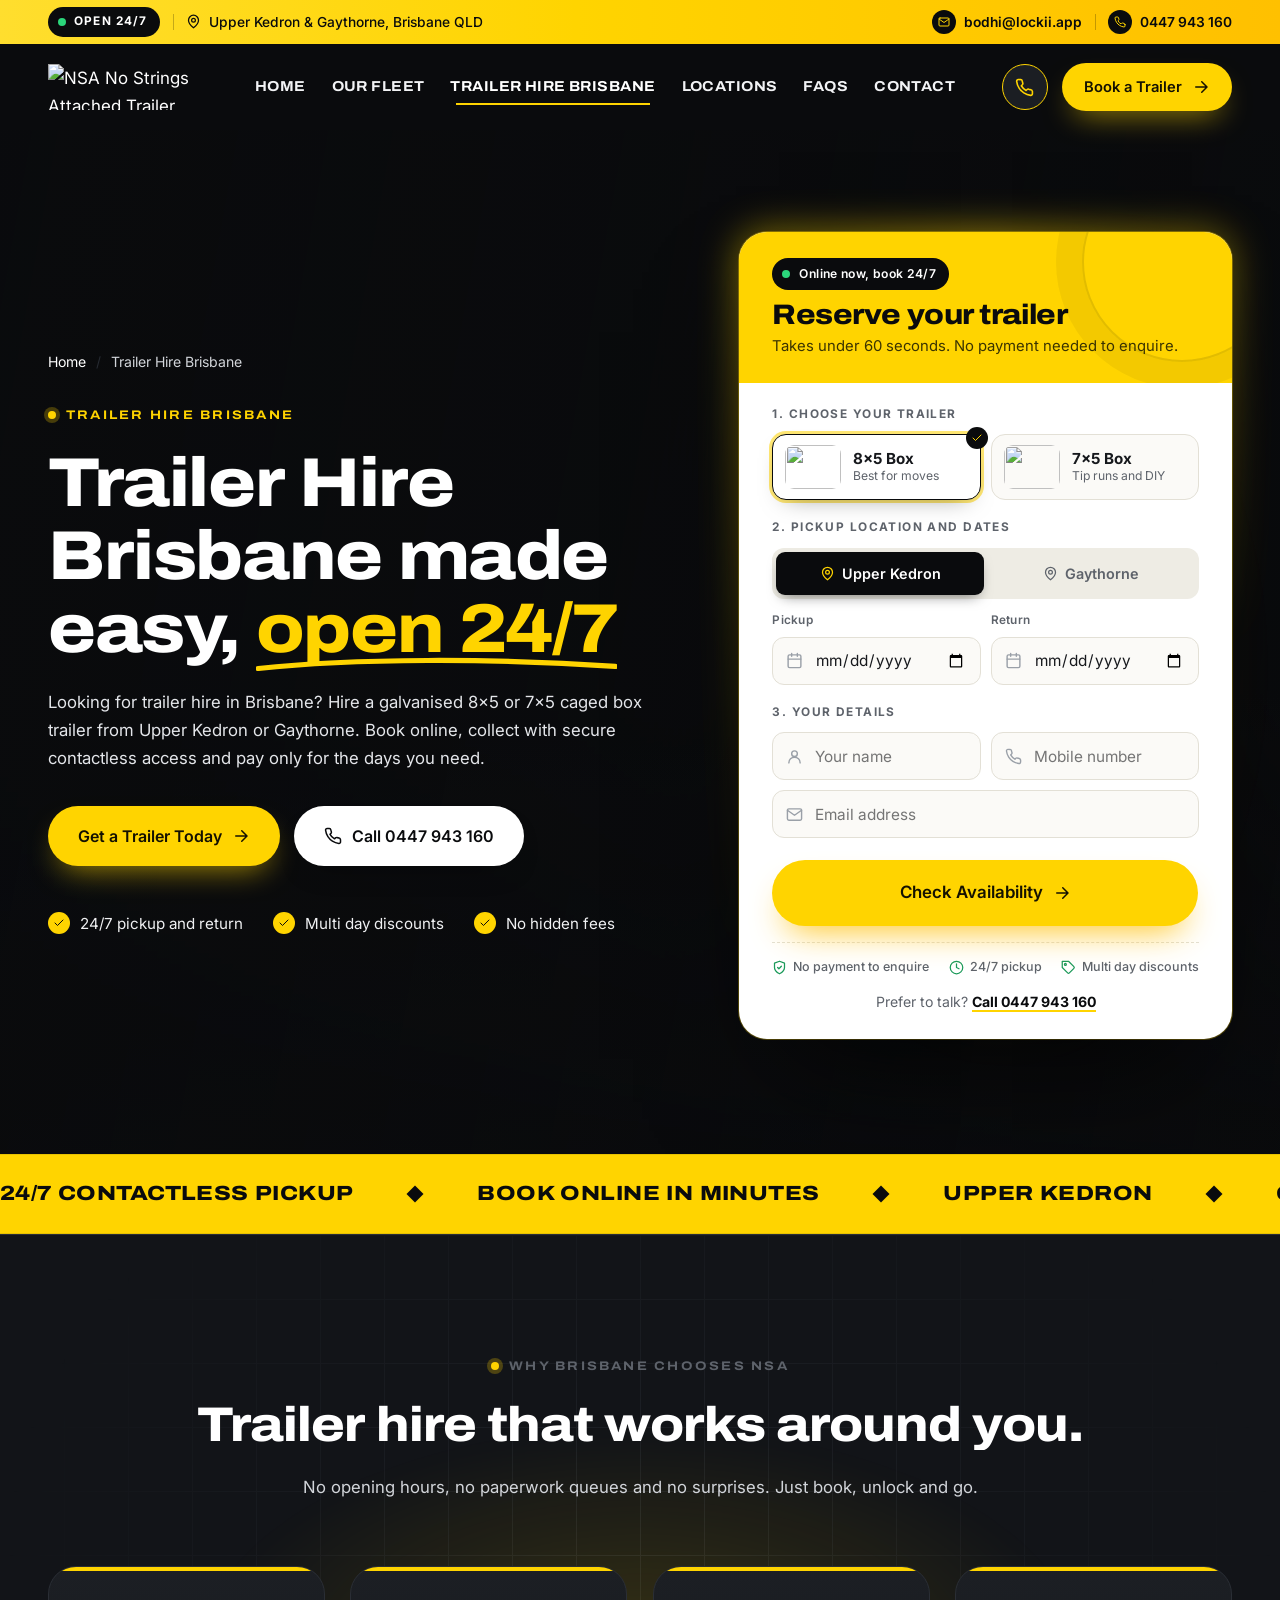
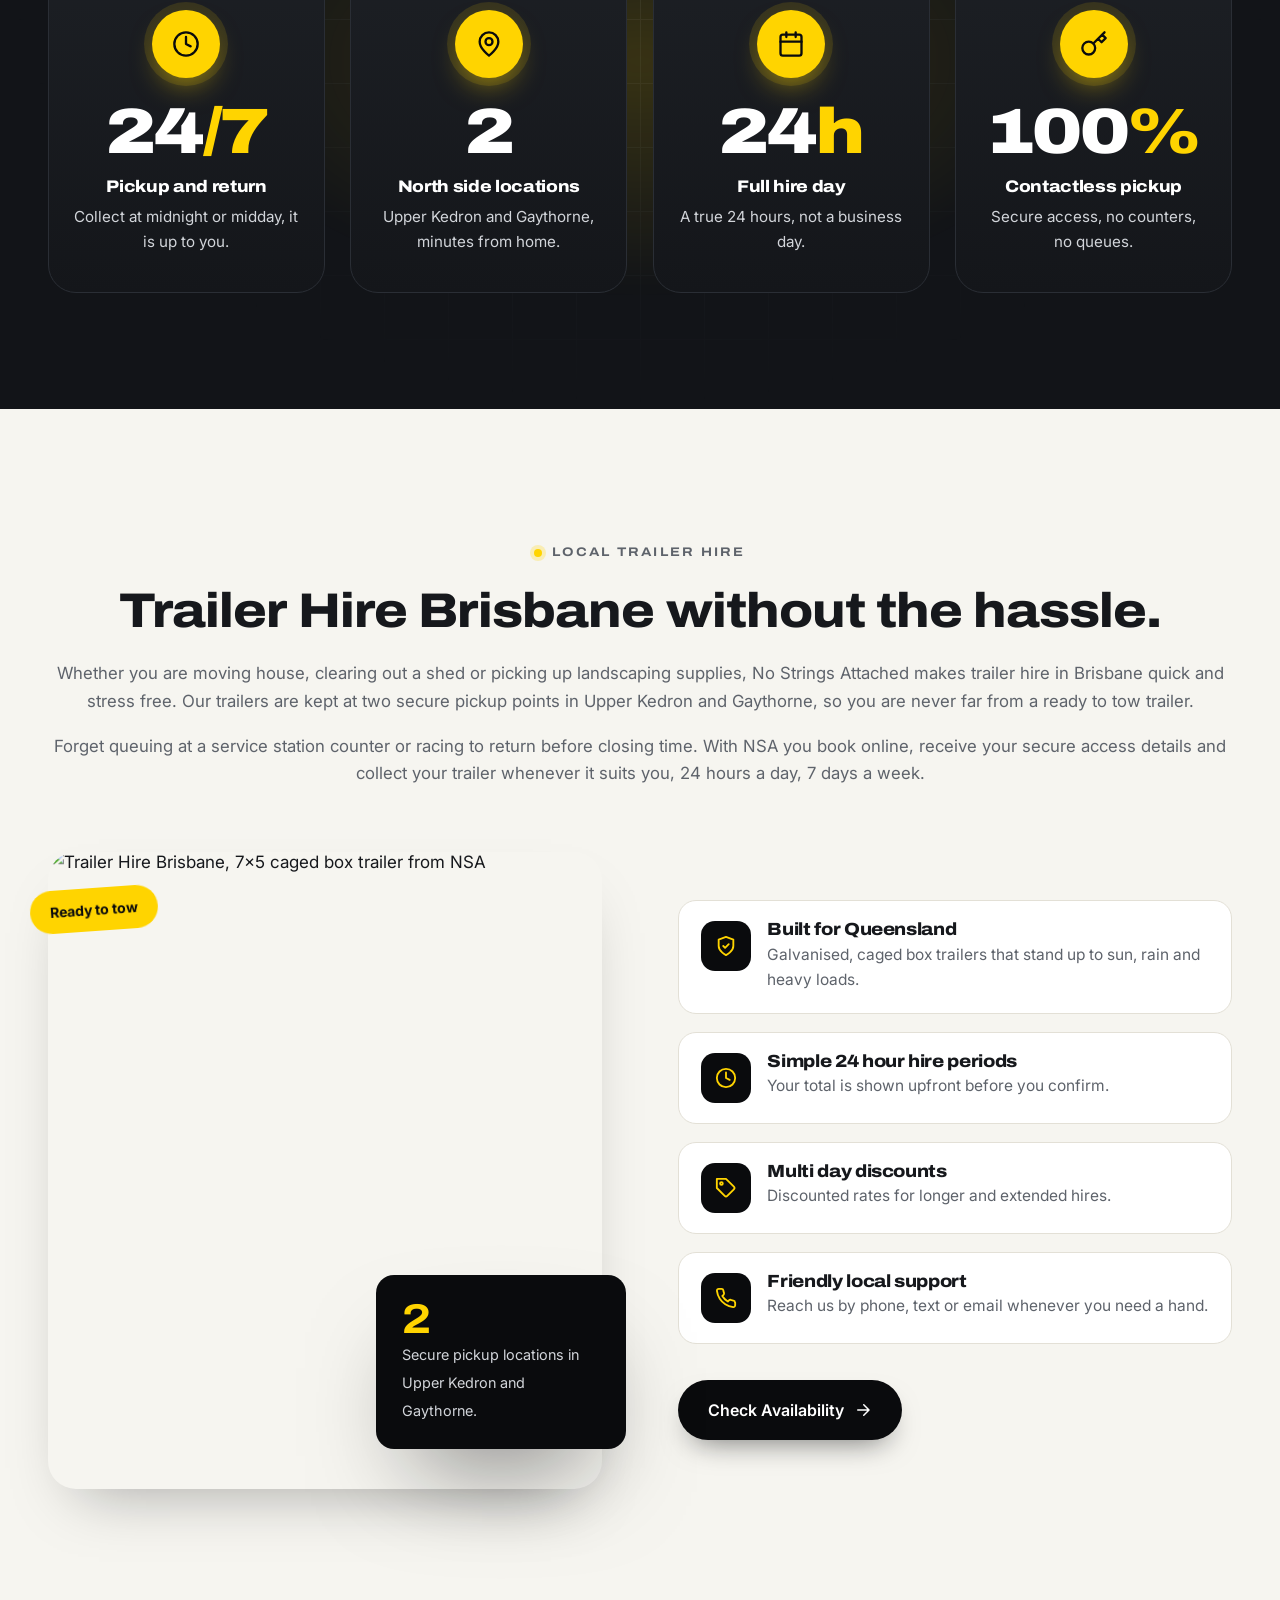
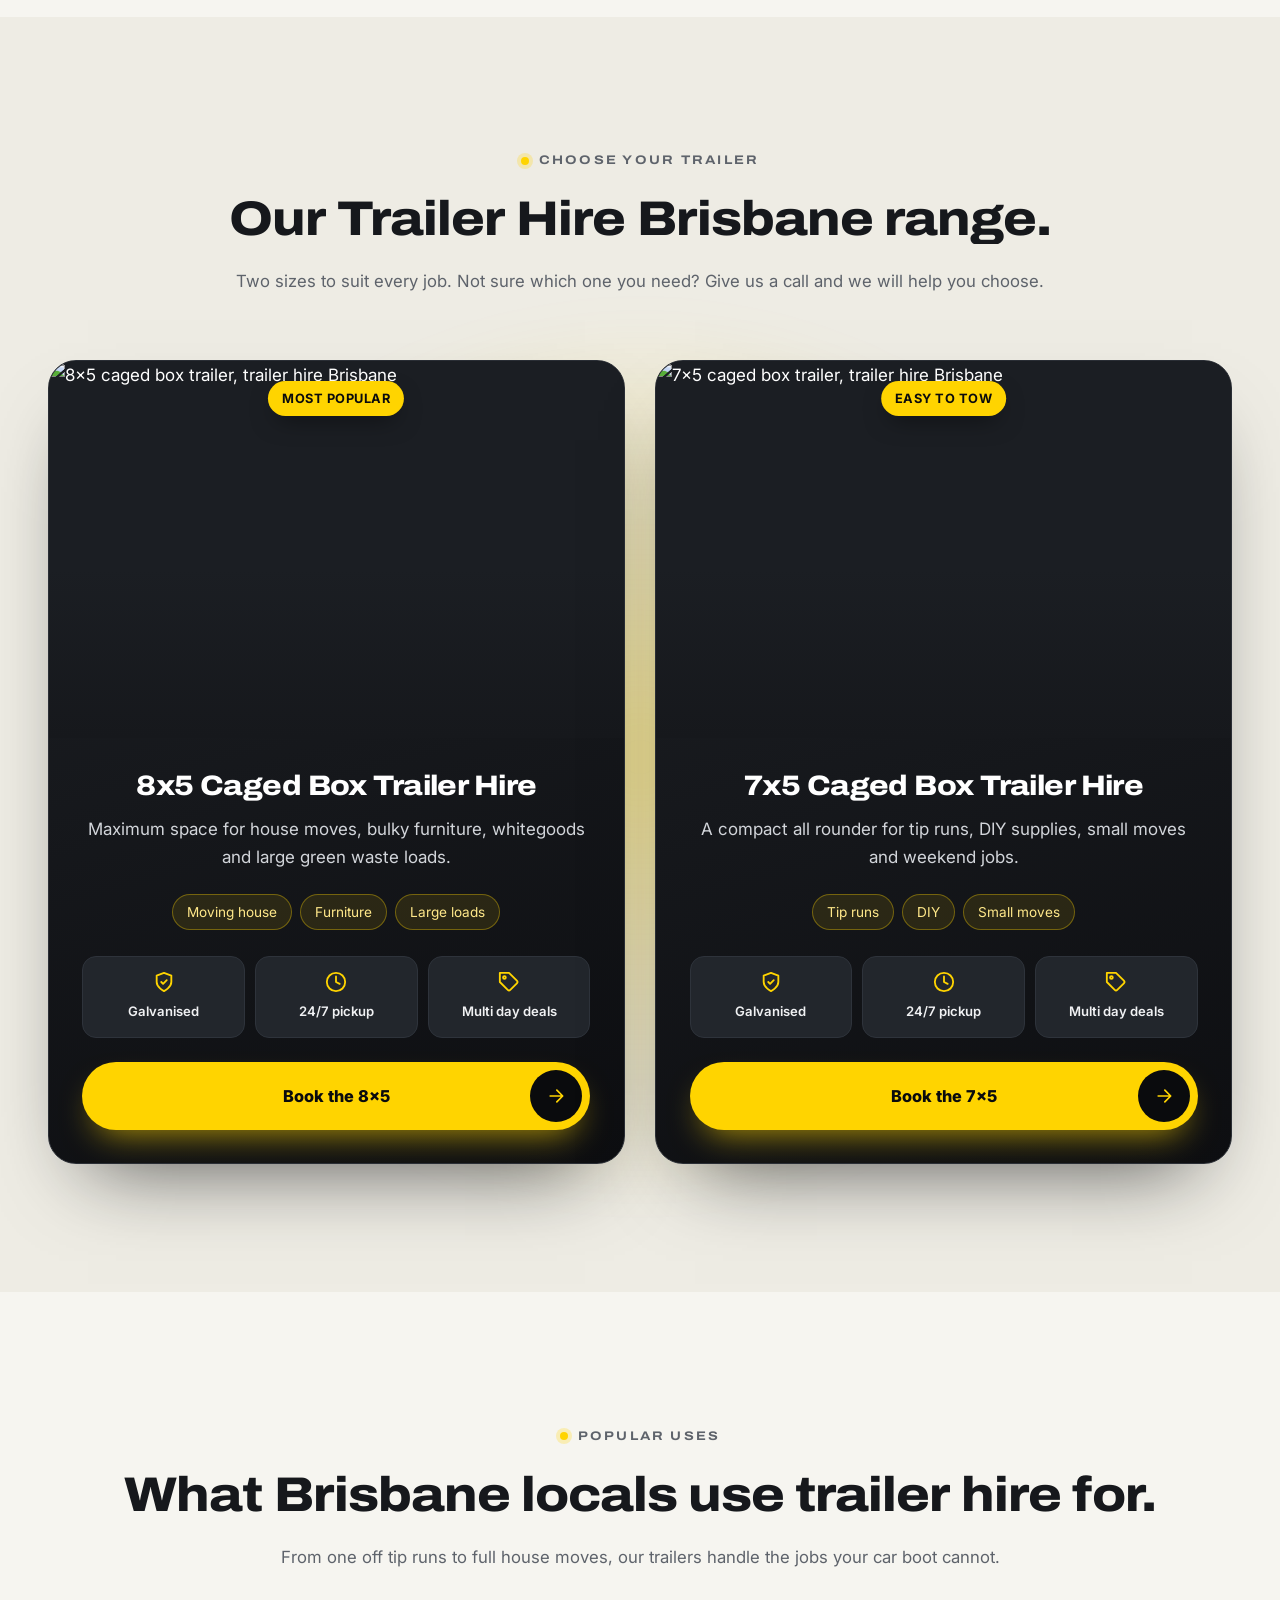
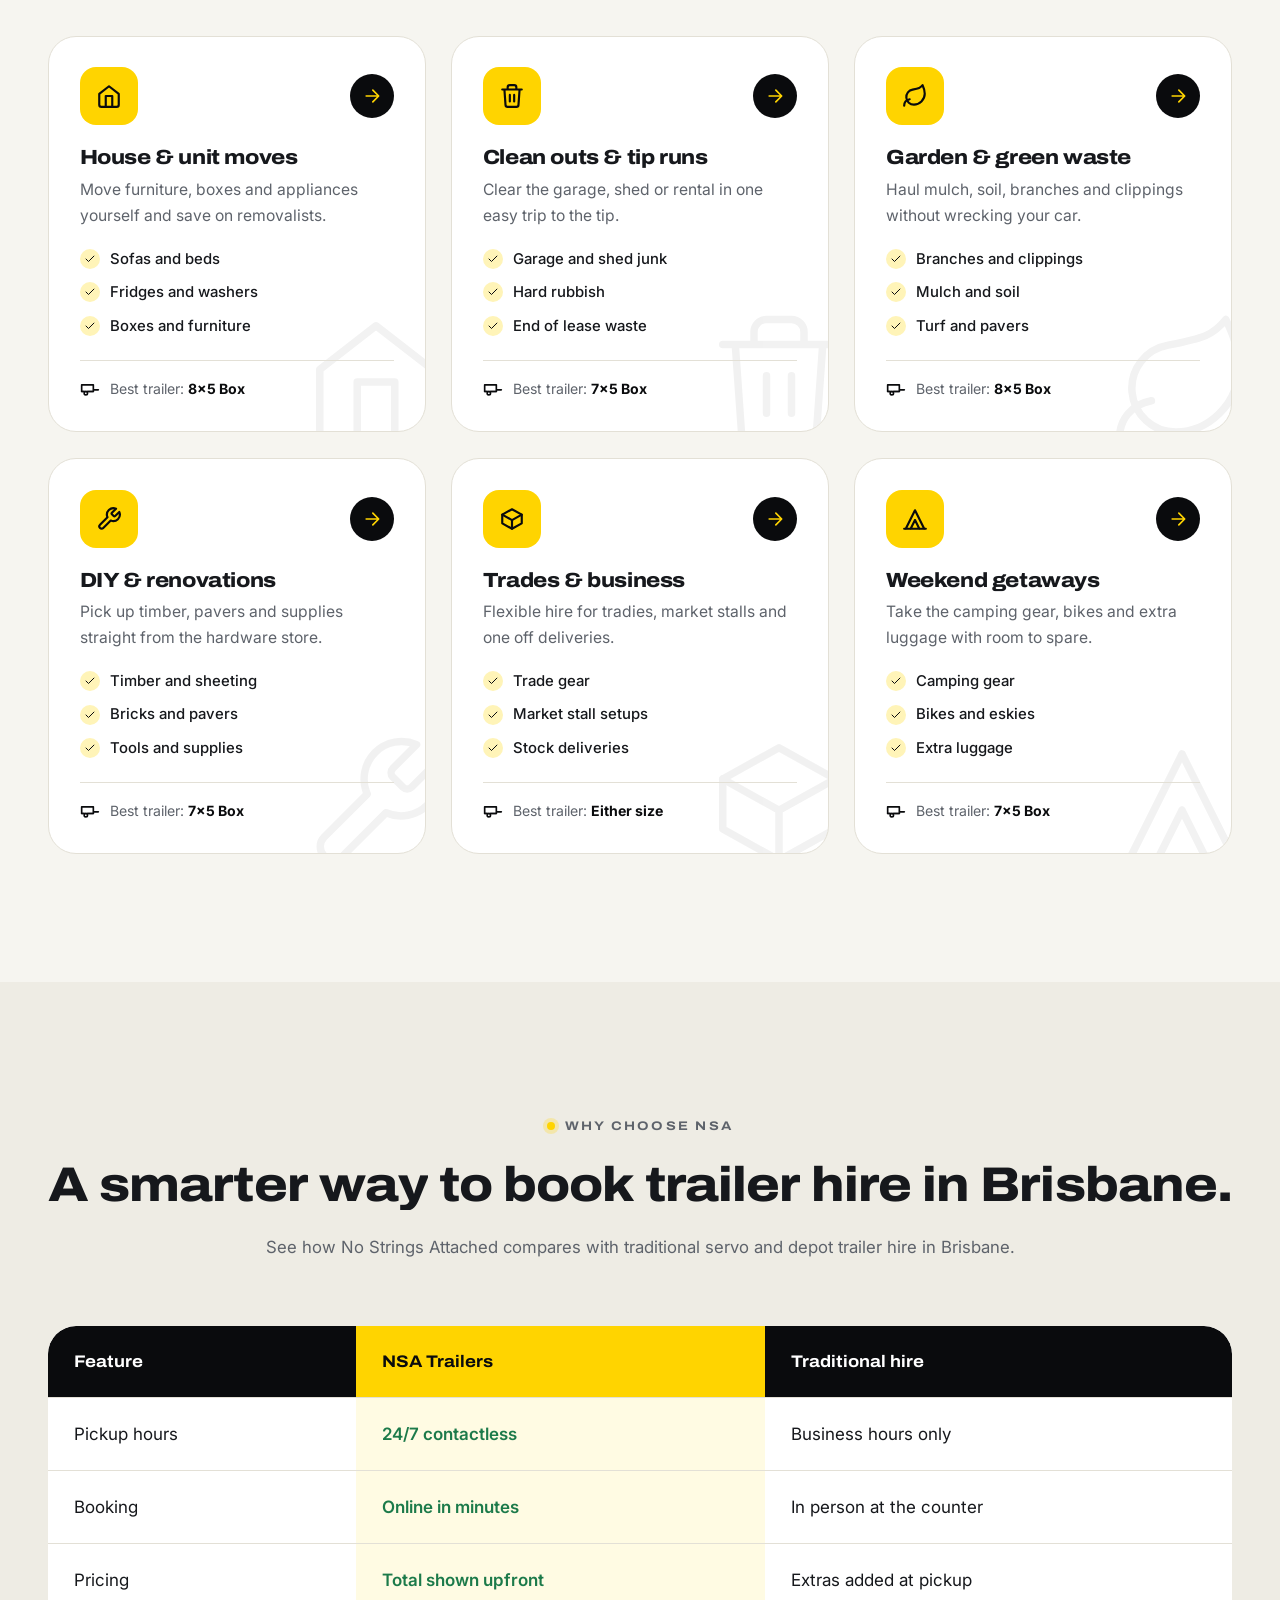
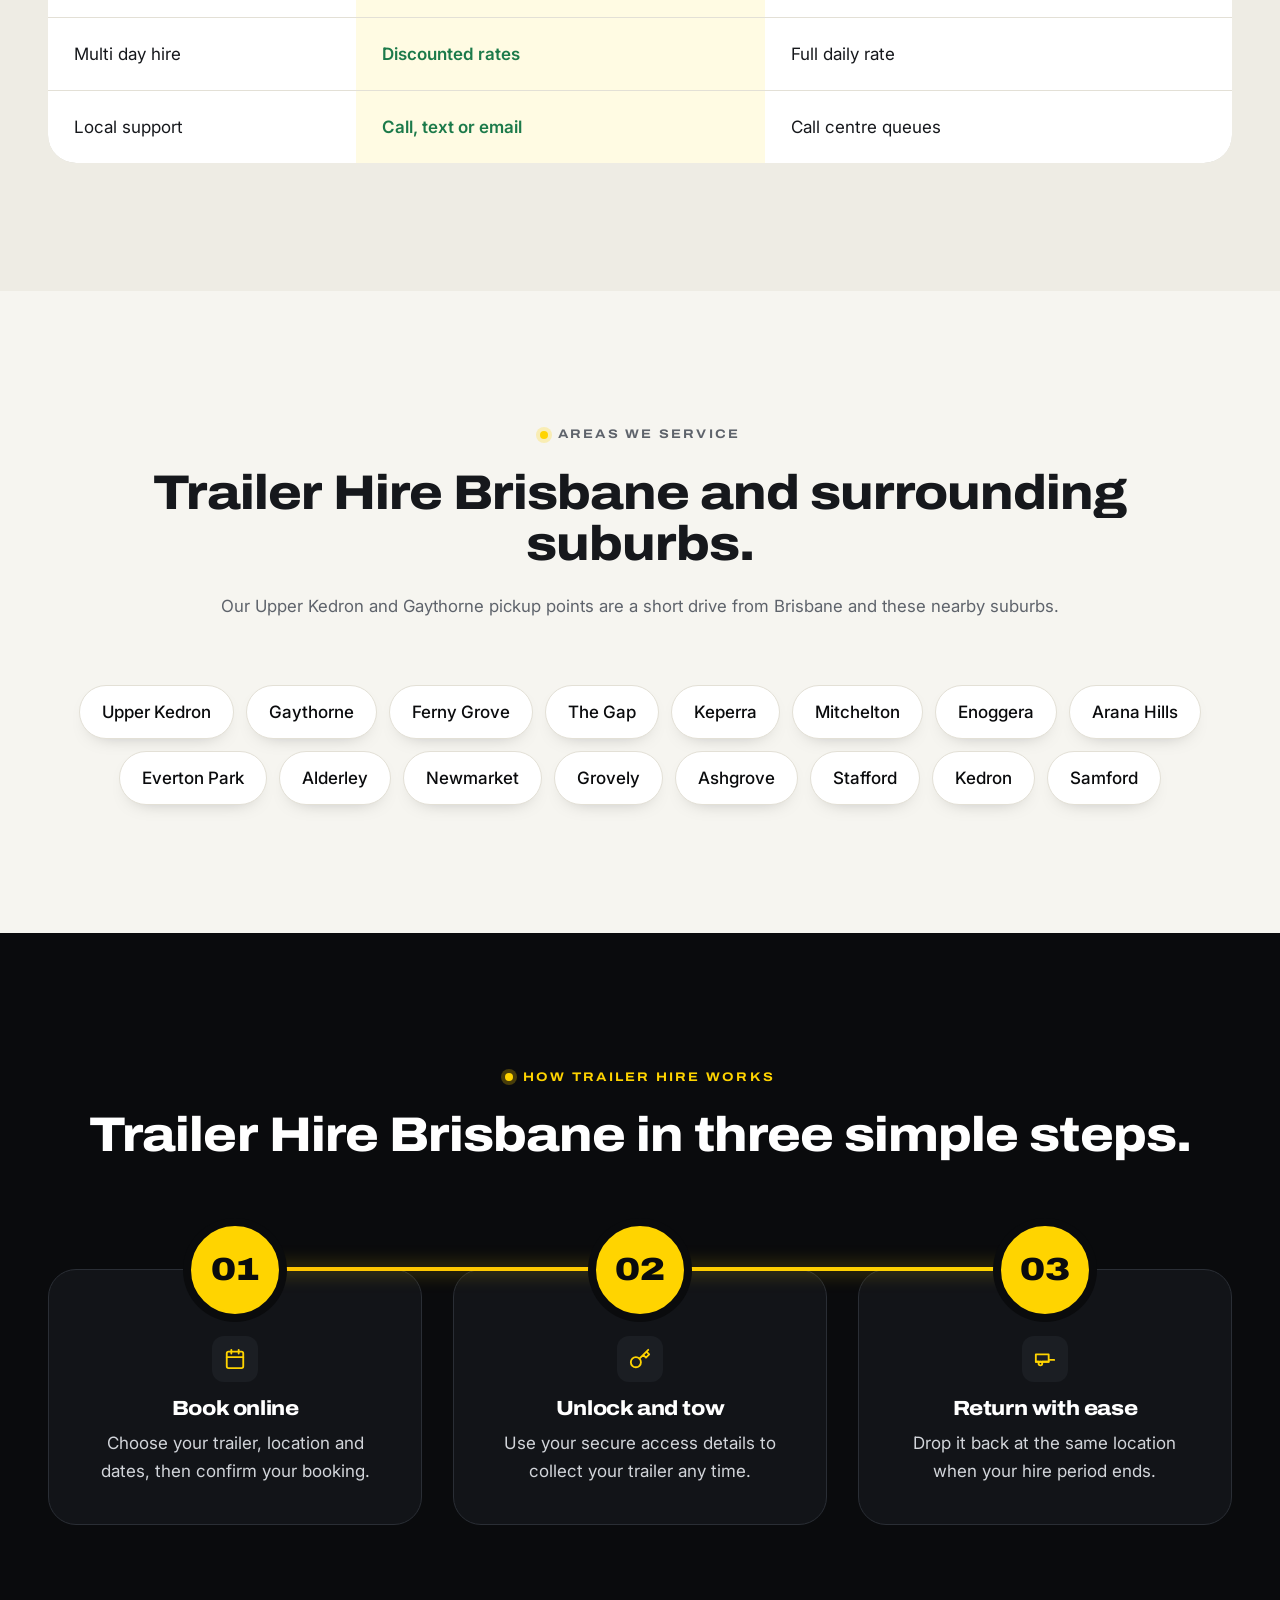
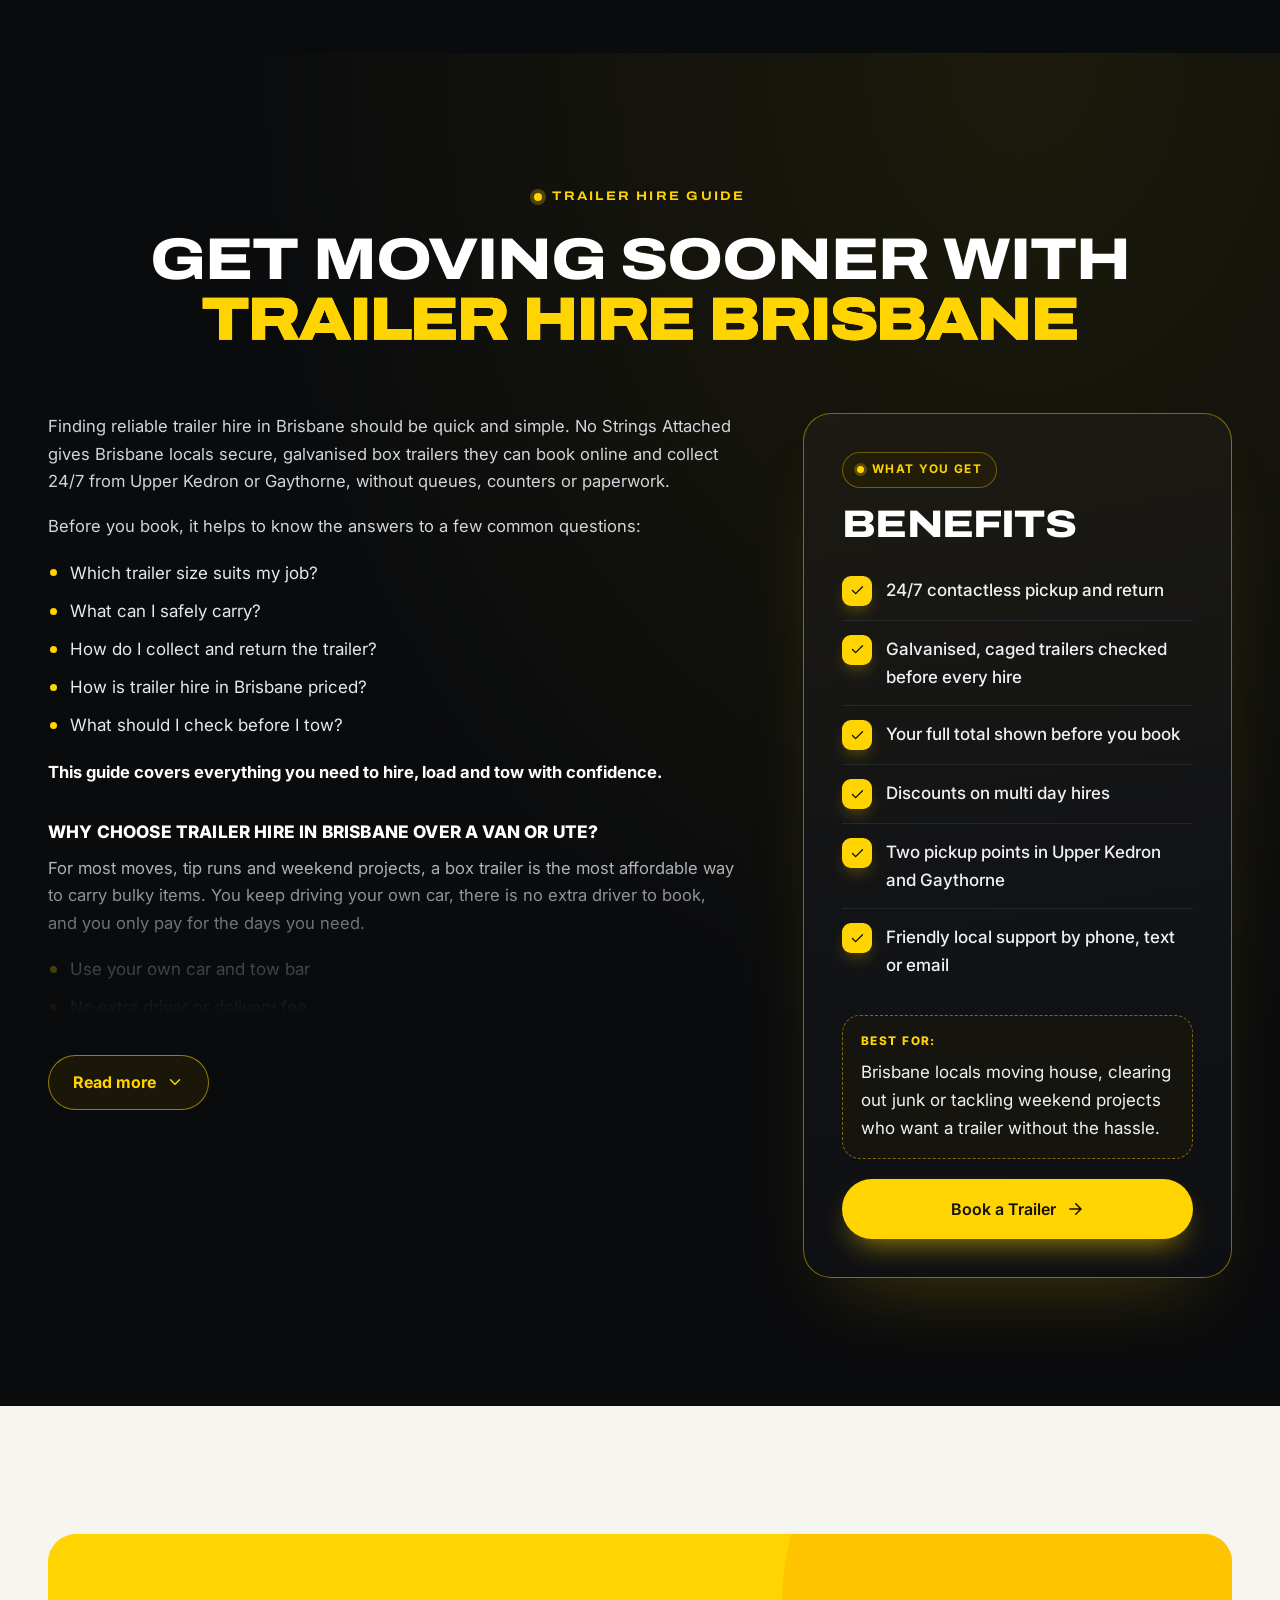
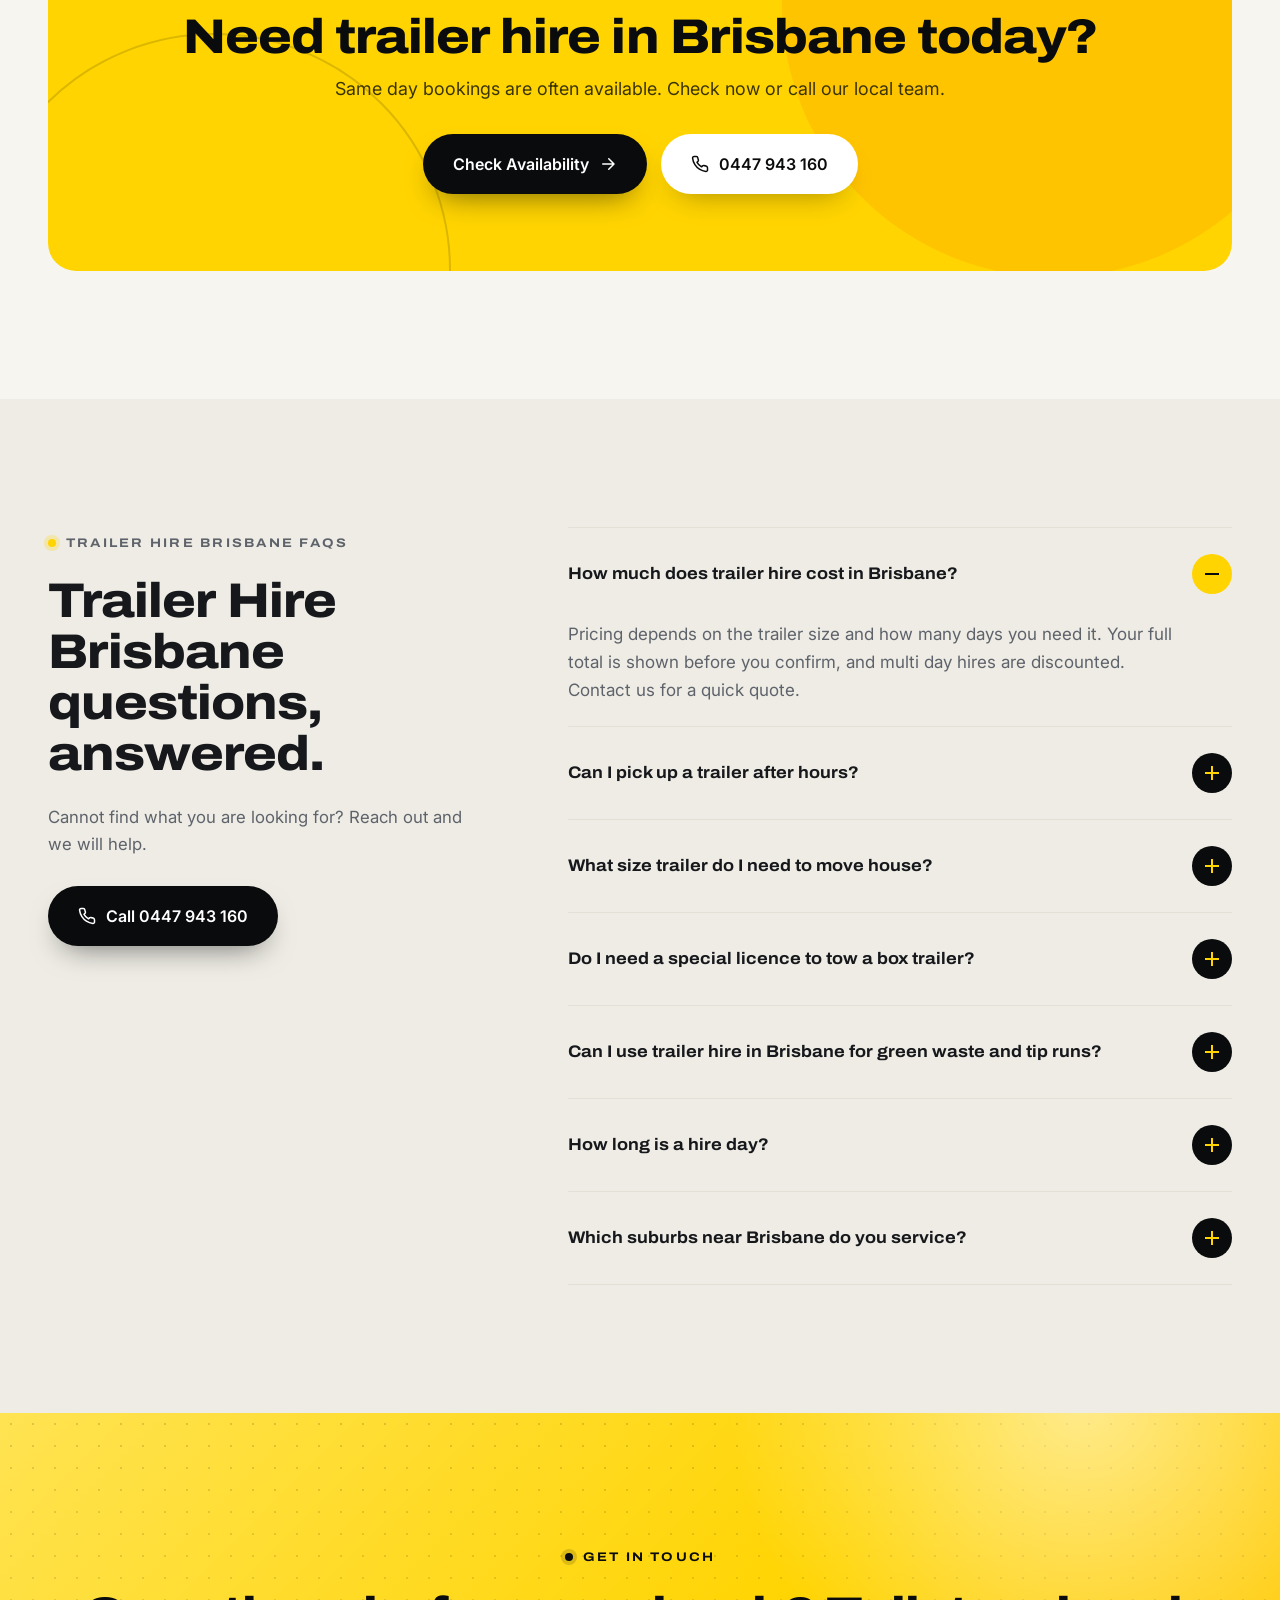
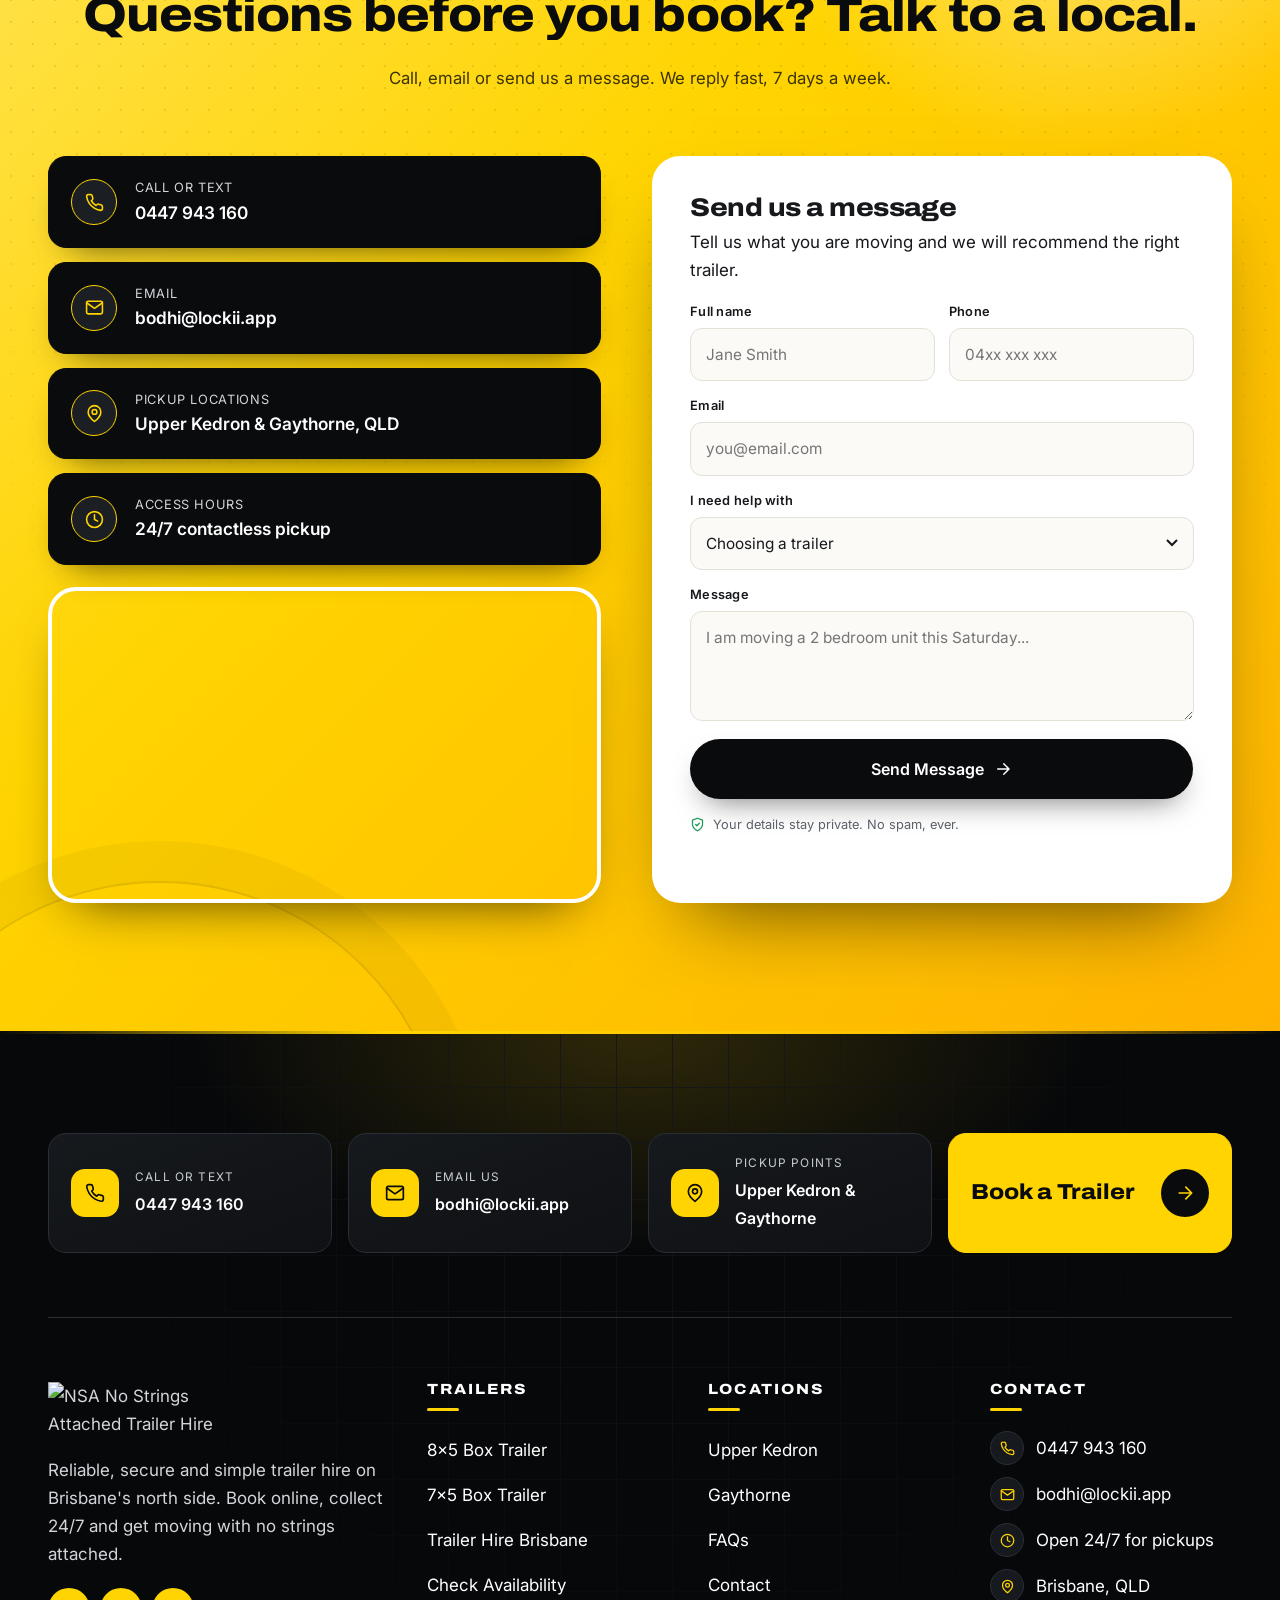
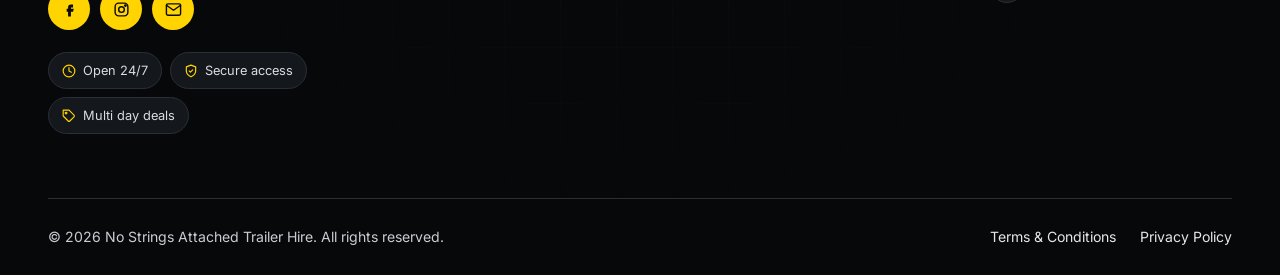
==== commit f6070aca: "Keyword + location landing template, new guide with sticky benefits" ====
--- a/trailer-hire-brisbane.html
+++ b/trailer-hire-brisbane.html
@@ -5,17 +5,17 @@
 <meta name="viewport" content="width=device-width, initial-scale=1">
 <meta name="referrer" content="no-referrer">
 <title>Trailer Hire Brisbane | 8x5 & 7x5 Box Trailers Open 24/7 | NSA</title>
-<meta name="description" content="Affordable box trailer hire in Brisbane's north. 24/7 contactless pickup from Upper Kedron and Gaythorne, multi day discounts and upfront pricing. Book online today.">
+<meta name="description" content="Looking for trailer hire in Brisbane? Book 8x5 and 7x5 caged box trailers online, collect 24/7 from Upper Kedron or Gaythorne, with multi day discounts and upfront pricing.">
 <meta name="robots" content="noindex, nofollow">
 <meta property="og:title" content="Trailer Hire Brisbane | 8x5 & 7x5 Box Trailers Open 24/7 | NSA">
-<meta property="og:description" content="Affordable box trailer hire in Brisbane's north. 24/7 contactless pickup from Upper Kedron and Gaythorne, multi day discounts and upfront pricing. Book online today.">
+<meta property="og:description" content="Looking for trailer hire in Brisbane? Book 8x5 and 7x5 caged box trailers online, collect 24/7 from Upper Kedron or Gaythorne, with multi day discounts and upfront pricing.">
 <meta property="og:type" content="website">
 <meta name="theme-color" content="#0A0B0D">
 <link rel="icon" href="https://cdn.lockii.app/f924369c-811d-4f8e-b768-aecd5cfa0ce8.png?class=md">
 <link rel="preconnect" href="https://fonts.googleapis.com"><link rel="preconnect" href="https://fonts.gstatic.com" crossorigin><link href="https://fonts.googleapis.com/css2?family=Archivo:wdth,wght@62..125,400..900&family=Inter:wght@400;500;600;700&display=swap" rel="stylesheet">
-<link rel="stylesheet" href="nsa.css?v=1aa864bf">
+<link rel="stylesheet" href="nsa.css?v=47b27431">
 <script type="application/ld+json">{"@context": "https://schema.org", "@type": "LocalBusiness", "name": "No Strings Attached Trailer Hire", "url": "https://www.nsatrailers.com.au/", "telephone": "+61447943160", "email": "bodhi@lockii.app", "image": "https://cdn.lockii.app/f924369c-811d-4f8e-b768-aecd5cfa0ce8.png?class=md", "areaServed": ["Upper Kedron", "Gaythorne", "Brisbane"], "address": {"@type": "PostalAddress", "addressLocality": "Brisbane", "addressRegion": "QLD", "addressCountry": "AU"}, "openingHours": "Mo-Su 00:00-23:59"}</script>
-<script type="application/ld+json">{"@context": "https://schema.org", "@type": "FAQPage", "mainEntity": [{"@type": "Question", "name": "How much does trailer hire cost in Brisbane?", "acceptedAnswer": {"@type": "Answer", "text": "Pricing depends on the trailer size and how many days you need it. Your full total is shown before you confirm, and multi day hires are discounted. Contact us for a quick quote."}}, {"@type": "Question", "name": "Can I pick up a trailer after hours?", "acceptedAnswer": {"@type": "Answer", "text": "Yes. Both our Upper Kedron and Gaythorne locations offer 24/7 contactless pickup and return using secure access details sent when you book."}}, {"@type": "Question", "name": "What size trailer do I need to move house?", "acceptedAnswer": {"@type": "Answer", "text": "For most house and unit moves the 8x5 caged box trailer is the best choice. For smaller loads, tip runs and DIY supplies the 7x5 is easier to tow and manoeuvre."}}, {"@type": "Question", "name": "Do I need a special licence to tow a box trailer?", "acceptedAnswer": {"@type": "Answer", "text": "A standard Queensland car licence (class C) generally covers towing a light box trailer, provided your vehicle has a suitable tow bar and is rated to tow the load."}}, {"@type": "Question", "name": "Can I use the trailer for green waste and tip runs?", "acceptedAnswer": {"@type": "Answer", "text": "Absolutely. Our galvanised trailers are ideal for green waste, hard rubbish and tip runs. Please make sure loads are secured and covered when required."}}, {"@type": "Question", "name": "How long is a trailer hire day?", "acceptedAnswer": {"@type": "Answer", "text": "Each hire day is a full 24 hours from your pickup time, so you are not rushing to return before closing time."}}, {"@type": "Question", "name": "Which suburbs do you service?", "acceptedAnswer": {"@type": "Answer", "text": "We are based in Upper Kedron and Gaythorne and regularly help customers from Ferny Grove, The Gap, Keperra, Mitchelton, Enoggera, Arana Hills, Everton Park, Alderley and surrounding north Brisbane suburbs."}}]}</script>
+<script type="application/ld+json">{"@context": "https://schema.org", "@type": "FAQPage", "mainEntity": [{"@type": "Question", "name": "How much does trailer hire cost in Brisbane?", "acceptedAnswer": {"@type": "Answer", "text": "Pricing depends on the trailer size and how many days you need it. Your full total is shown before you confirm, and multi day hires are discounted. Contact us for a quick quote."}}, {"@type": "Question", "name": "Can I pick up a trailer after hours?", "acceptedAnswer": {"@type": "Answer", "text": "Yes. Both our Upper Kedron and Gaythorne locations offer 24/7 contactless pickup and return using secure access details sent when you book."}}, {"@type": "Question", "name": "What size trailer do I need to move house?", "acceptedAnswer": {"@type": "Answer", "text": "For most house and unit moves the 8x5 caged box trailer is the best choice. For smaller loads, tip runs and DIY supplies the 7x5 is easier to tow and manoeuvre."}}, {"@type": "Question", "name": "Do I need a special licence to tow a box trailer?", "acceptedAnswer": {"@type": "Answer", "text": "A standard Queensland car licence (class C) generally covers towing a light box trailer, provided your vehicle has a suitable tow bar and is rated to tow the load."}}, {"@type": "Question", "name": "Can I use trailer hire in Brisbane for green waste and tip runs?", "acceptedAnswer": {"@type": "Answer", "text": "Absolutely. Our galvanised trailers are ideal for green waste, hard rubbish and tip runs. Please make sure loads are secured and covered when required."}}, {"@type": "Question", "name": "How long is a hire day?", "acceptedAnswer": {"@type": "Answer", "text": "Each hire day is a full 24 hours from your pickup time, so you are not rushing to return before closing time."}}, {"@type": "Question", "name": "Which suburbs near Brisbane do you service?", "acceptedAnswer": {"@type": "Answer", "text": "We are based in Upper Kedron and Gaythorne and regularly help customers from Upper Kedron, Gaythorne, Ferny Grove, The Gap, Keperra, Mitchelton, Enoggera and Arana Hills and surrounding suburbs."}}]}</script>
 </head>
 <body class="page-landing">
 <a class="sr-only" href="#main">Skip to content</a>
@@ -76,9 +76,9 @@
   <div class="container hero__grid">
     <div class="hero__content">
       <ol class="breadcrumbs" aria-label="Breadcrumb"><li><a href="./">Home</a></li><li>Trailer Hire Brisbane</li></ol>
-      <span class="eyebrow">Trailer Hire Brisbane North</span>
-      <h1>Affordable trailer hire in Brisbane, <em>open 24/7<svg viewBox="0 0 300 20" preserveAspectRatio="none" aria-hidden="true"><path d="M2 14 C 80 4, 200 4, 298 12" fill="none" stroke="currentColor" stroke-width="5" stroke-linecap="round"/></svg></em></h1>
-      <p class="hero__lead">Hire a galvanised 8x5 or 7x5 caged box trailer from Upper Kedron or Gaythorne. Book online, collect with secure contactless access and pay only for the days you need.</p>
+      <span class="eyebrow">Trailer Hire Brisbane</span>
+      <h1>Trailer Hire Brisbane made easy, <em>open 24/7<svg viewBox="0 0 300 20" preserveAspectRatio="none" aria-hidden="true"><path d="M2 14 C 80 4, 200 4, 298 12" fill="none" stroke="currentColor" stroke-width="5" stroke-linecap="round"/></svg></em></h1>
+      <p class="hero__lead">Looking for trailer hire in Brisbane? Hire a galvanised 8x5 or 7x5 caged box trailer from Upper Kedron or Gaythorne. Book online, collect with secure contactless access and pay only for the days you need.</p>
       <div class="hero__ctas">
         <a class="btn btn--brand" href="#quote">Get a Trailer Today <svg viewBox="0 0 24 24" fill="none" stroke="currentColor" stroke-width="2" stroke-linecap="round" stroke-linejoin="round" aria-hidden="true"><path d="M5 12h14M13 5l7 7-7 7"/></svg></a>
         <a class="btn btn--white" href="tel:+61447943160"><svg viewBox="0 0 24 24" fill="none" stroke="currentColor" stroke-width="2" stroke-linecap="round" stroke-linejoin="round" aria-hidden="true"><path d="M22 16.9v3a2 2 0 0 1-2.2 2 19.8 19.8 0 0 1-8.6-3.1 19.5 19.5 0 0 1-6-6A19.8 19.8 0 0 1 2.1 4.2 2 2 0 0 1 4.1 2h3a2 2 0 0 1 2 1.7c.1.9.4 1.8.7 2.7a2 2 0 0 1-.5 2.1L8 9.8a16 16 0 0 0 6 6l1.3-1.3a2 2 0 0 1 2.1-.4c.9.3 1.8.6 2.7.7a2 2 0 0 1 1.7 2z"/></svg> Call 0447 943 160</a>
@@ -89,7 +89,7 @@
         <li><span class="check"><svg viewBox="0 0 24 24" fill="none" stroke="currentColor" stroke-width="2" stroke-linecap="round" stroke-linejoin="round" aria-hidden="true"><path d="M20 6 9 17l-5-5"/></svg></span>No hidden fees</li>
       </ul>
     </div>
-    <div class="hero__media" role="img" aria-label="NSA galvanised box trailers ready for hire in Brisbane" style="background-image:url('https://cdn.lockii.app/2320e099-0bde-4f87-959a-b93867286022.png?class=lg')"></div>
+    <div class="hero__media" role="img" aria-label="NSA galvanised box trailers for trailer hire in Brisbane" style="background-image:url('https://cdn.lockii.app/2320e099-0bde-4f87-959a-b93867286022.png?class=lg')"></div>
     <div class="hero__form">
       <form class="form-card qf" id="quote" data-demo action="#" method="post">
   <div class="form-body">
@@ -186,15 +186,15 @@
 <section class="section">
   <div class="container">
     <div class="section-head center">
-      <span class="eyebrow reveal">Local Trailer Rental</span>
-      <h2 data-split>Brisbane trailer hire without the hassle.</h2>
-      <p class="lead reveal">Whether you are moving house in Mitchelton, clearing out a shed in The Gap or picking up landscaping supplies in Ferny Grove, No Strings Attached makes trailer hire in Brisbane quick and stress free. Our trailers are kept at two secure north side locations, so you are never far from a ready to tow trailer.</p>
+      <span class="eyebrow reveal">Local Trailer Hire</span>
+      <h2 data-split>Trailer Hire Brisbane without the hassle.</h2>
+      <p class="lead reveal">Whether you are moving house, clearing out a shed or picking up landscaping supplies, No Strings Attached makes trailer hire in Brisbane quick and stress free. Our trailers are kept at two secure pickup points in Upper Kedron and Gaythorne, so you are never far from a ready to tow trailer.</p>
       <p class="lead reveal">Forget queuing at a service station counter or racing to return before closing time. With NSA you book online, receive your secure access details and collect your trailer whenever it suits you, 24 hours a day, 7 days a week.</p>
     </div>
     <div class="split">
       <div class="media-stack reveal reveal--left">
         <span class="media-stack__tag">Ready to tow</span>
-        <div class="media-stack__main"><img data-parallax src="https://cdn.lockii.app/636c26be-ded8-49c7-9a54-d8475d29669a.png?class=lg" alt="Box trailer hire Brisbane, 7x5 caged trailer at NSA Gaythorne" loading="lazy"></div>
+        <div class="media-stack__main"><img data-parallax src="https://cdn.lockii.app/636c26be-ded8-49c7-9a54-d8475d29669a.png?class=lg" alt="Trailer Hire Brisbane, 7x5 caged box trailer from NSA" loading="lazy"></div>
         <div class="media-stack__float"><strong>2</strong><span>Secure pickup locations in Upper Kedron and Gaythorne.</span></div>
       </div>
       <div>
@@ -215,12 +215,12 @@
   <div class="container">
     <div class="section-head center">
       <span class="eyebrow reveal">Choose Your Trailer</span>
-      <h2 data-split>Box trailers for hire in Brisbane.</h2>
+      <h2 data-split>Our Trailer Hire Brisbane range.</h2>
       <p class="lead reveal">Two sizes to suit every job. Not sure which one you need? Give us a call and we will help you choose.</p>
     </div>
     <div class="fleet-grid">
       <a class="fleet-card reveal" href="#quote" aria-label="Hire the 8x5 Box Trailer">
-        <div class="fleet-card__media"><span class="fleet-card__chip">Most popular</span><img src="https://cdn.lockii.app/2320e099-0bde-4f87-959a-b93867286022.png?class=lg" alt="8x5 box trailer hire Brisbane" loading="lazy"></div>
+        <div class="fleet-card__media"><span class="fleet-card__chip">Most popular</span><img src="https://cdn.lockii.app/2320e099-0bde-4f87-959a-b93867286022.png?class=lg" alt="8x5 caged box trailer, trailer hire Brisbane" loading="lazy"></div>
         <div class="fleet-card__body">
           <h3>8x5 Caged Box Trailer Hire</h3>
           <p>Maximum space for house moves, bulky furniture, whitegoods and large green waste loads.</p>
@@ -230,7 +230,7 @@
         </div>
       </a>
       <a class="fleet-card reveal" href="#quote" aria-label="Hire the 7x5 Box Trailer" style="transition-delay:.12s">
-        <div class="fleet-card__media"><span class="fleet-card__chip">Easy to tow</span><img src="https://cdn.lockii.app/636c26be-ded8-49c7-9a54-d8475d29669a.png?class=lg" alt="7x5 box trailer hire Brisbane" loading="lazy"></div>
+        <div class="fleet-card__media"><span class="fleet-card__chip">Easy to tow</span><img src="https://cdn.lockii.app/636c26be-ded8-49c7-9a54-d8475d29669a.png?class=lg" alt="7x5 caged box trailer, trailer hire Brisbane" loading="lazy"></div>
         <div class="fleet-card__body">
           <h3>7x5 Caged Box Trailer Hire</h3>
           <p>A compact all rounder for tip runs, DIY supplies, small moves and weekend jobs.</p>
@@ -248,7 +248,7 @@
   <div class="container">
     <div class="section-head center">
       <span class="eyebrow reveal">Popular Uses</span>
-      <h2 data-split>What Brisbane locals hire our trailers for.</h2>
+      <h2 data-split>What Brisbane locals use trailer hire for.</h2>
       <p class="lead reveal">From one off tip runs to full house moves, our trailers handle the jobs your car boot cannot.</p>
     </div>
     <div class="services">
@@ -267,8 +267,8 @@
   <div class="container">
     <div class="section-head center">
       <span class="eyebrow reveal">Why Choose NSA</span>
-      <h2 data-split>A smarter way to hire a trailer.</h2>
-      <p class="lead reveal">See how No Strings Attached compares with traditional servo and depot trailer hire.</p>
+      <h2 data-split>A smarter way to book trailer hire in Brisbane.</h2>
+      <p class="lead reveal">See how No Strings Attached compares with traditional servo and depot trailer hire in Brisbane.</p>
     </div>
     <div class="table-scroll reveal">
       <table class="compare">
@@ -290,8 +290,8 @@
   <div class="container">
     <div class="section-head center">
       <span class="eyebrow reveal">Areas We Service</span>
-      <h2 data-split>Trailer hire near you on Brisbane's north side.</h2>
-      <p class="lead reveal">Our Upper Kedron and Gaythorne locations are a short drive from these suburbs and more.</p>
+      <h2 data-split>Trailer Hire Brisbane and surrounding suburbs.</h2>
+      <p class="lead reveal">Our Upper Kedron and Gaythorne pickup points are a short drive from Brisbane and these nearby suburbs.</p>
     </div>
     <ul class="suburbs reveal">
       <li>Upper Kedron</li><li>Gaythorne</li><li>Ferny Grove</li><li>The Gap</li><li>Keperra</li><li>Mitchelton</li><li>Enoggera</li><li>Arana Hills</li><li>Everton Park</li><li>Alderley</li><li>Newmarket</li><li>Grovely</li><li>Ashgrove</li><li>Stafford</li><li>Kedron</li><li>Samford</li>
@@ -303,8 +303,8 @@
 <section class="section section--dark">
   <div class="container">
     <div class="section-head center">
-      <span class="eyebrow reveal">How To Hire A Trailer</span>
-      <h2 data-split>Book, collect and return in three steps.</h2>
+      <span class="eyebrow reveal">How Trailer Hire Works</span>
+      <h2 data-split>Trailer Hire Brisbane in three simple steps.</h2>
     </div>
     <div class="steps reveal">
       <div class="steps__line" aria-hidden="true"><span class="steps__fill"></span><span class="steps__runner"><svg viewBox="0 0 24 24" fill="none" stroke="currentColor" stroke-width="2" stroke-linecap="round" stroke-linejoin="round" aria-hidden="true"><path d="M2 7h14v8H2zM16 13h6"/><circle cx="7" cy="17" r="2"/><path d="M2 15h3M9 15h7"/></svg></span></div>
@@ -316,71 +316,105 @@
 </section>
 
 <!-- GUIDE (read more / read less) -->
-<section class="section section--paper2" id="guide">
+<section class="section section--dark guide-section" id="guide">
   <div class="container">
     <div class="section-head center">
       <span class="eyebrow reveal">Trailer Hire Guide</span>
-      <h2 data-split>Your complete guide to trailer hire in Brisbane.</h2>
-      <p class="lead reveal">Everything you need to know before you hire, load and tow a box trailer on Brisbane's north side.</p>
-    </div>
-    <div class="guide reveal">
-      <div class="guide__body" id="guide-body">
-        <div class="guide__grid">
-          <div>
-            <h3>Why hire a trailer instead of a van or ute?</h3>
-            <p>For most moves, tip runs and weekend projects, a box trailer is the most affordable way to carry bulky items. You keep driving your own car, there is no extra driver to book, and you only pay for the trailer for the days you need it. With No Strings Attached, you can also collect and return 24/7, so you are never racing a closing time.</p>
-            <h3>Which trailer size is right for me?</h3>
-            <ul>
-              <li><span class="check"><svg viewBox="0 0 24 24" fill="none" stroke="currentColor" stroke-width="2" stroke-linecap="round" stroke-linejoin="round" aria-hidden="true"><path d="M20 6 9 17l-5-5"/></svg></span><span><b>8x5 caged box trailer:</b> best for house and unit moves, large furniture, whitegoods and big green waste clean ups.</span></li>
-              <li><span class="check"><svg viewBox="0 0 24 24" fill="none" stroke="currentColor" stroke-width="2" stroke-linecap="round" stroke-linejoin="round" aria-hidden="true"><path d="M20 6 9 17l-5-5"/></svg></span><span><b>7x5 caged box trailer:</b> ideal for tip runs, small moves, DIY supplies and weekend jobs. It is a little lighter and easier to manoeuvre.</span></li>
-              <li><span class="check"><svg viewBox="0 0 24 24" fill="none" stroke="currentColor" stroke-width="2" stroke-linecap="round" stroke-linejoin="round" aria-hidden="true"><path d="M20 6 9 17l-5-5"/></svg></span><span><b>Not sure?</b> Call 0447 943 160 and tell us what you are moving. We will recommend the best fit.</span></li>
-            </ul>
-          </div>
-          <div>
-            <h3>What can I carry in a box trailer?</h3>
-            <p>Our galvanised, caged trailers handle a wide range of everyday loads, including:</p>
-            <ul>
-              <li><span class="check"><svg viewBox="0 0 24 24" fill="none" stroke="currentColor" stroke-width="2" stroke-linecap="round" stroke-linejoin="round" aria-hidden="true"><path d="M20 6 9 17l-5-5"/></svg></span><span>Sofas, beds, mattresses, tables and boxes</span></li>
-              <li><span class="check"><svg viewBox="0 0 24 24" fill="none" stroke="currentColor" stroke-width="2" stroke-linecap="round" stroke-linejoin="round" aria-hidden="true"><path d="M20 6 9 17l-5-5"/></svg></span><span>Fridges, washing machines and other whitegoods</span></li>
-              <li><span class="check"><svg viewBox="0 0 24 24" fill="none" stroke="currentColor" stroke-width="2" stroke-linecap="round" stroke-linejoin="round" aria-hidden="true"><path d="M20 6 9 17l-5-5"/></svg></span><span>Garden waste, branches, mulch, soil and turf</span></li>
-              <li><span class="check"><svg viewBox="0 0 24 24" fill="none" stroke="currentColor" stroke-width="2" stroke-linecap="round" stroke-linejoin="round" aria-hidden="true"><path d="M20 6 9 17l-5-5"/></svg></span><span>Timber, pavers and renovation materials</span></li>
-              <li><span class="check"><svg viewBox="0 0 24 24" fill="none" stroke="currentColor" stroke-width="2" stroke-linecap="round" stroke-linejoin="round" aria-hidden="true"><path d="M20 6 9 17l-5-5"/></svg></span><span>Camping gear, bikes and extra luggage</span></li>
-            </ul>
-          </div>
-        </div>
-        <div class="guide__more">
-          <div class="guide__grid">
-            <div>
-              <h3>How to hire a trailer with NSA</h3>
-              <p>Booking takes a few minutes. Choose your trailer, select Upper Kedron or Gaythorne as your pickup location, then pick your dates. You will see your total before you confirm. Once booked, you receive secure access details so you can collect the trailer whenever it suits you, day or night.</p>
-              <h3>Before you tow</h3>
-              <ul>
-                <li><span class="check"><svg viewBox="0 0 24 24" fill="none" stroke="currentColor" stroke-width="2" stroke-linecap="round" stroke-linejoin="round" aria-hidden="true"><path d="M20 6 9 17l-5-5"/></svg></span><span>Make sure your vehicle has a suitable tow bar and compatible trailer plug.</span></li>
-                <li><span class="check"><svg viewBox="0 0 24 24" fill="none" stroke="currentColor" stroke-width="2" stroke-linecap="round" stroke-linejoin="round" aria-hidden="true"><path d="M20 6 9 17l-5-5"/></svg></span><span>Check your vehicle's towing capacity in the owner's manual.</span></li>
-                <li><span class="check"><svg viewBox="0 0 24 24" fill="none" stroke="currentColor" stroke-width="2" stroke-linecap="round" stroke-linejoin="round" aria-hidden="true"><path d="M20 6 9 17l-5-5"/></svg></span><span>Confirm the coupling is locked, the safety chain is attached and the lights work.</span></li>
-                <li><span class="check"><svg viewBox="0 0 24 24" fill="none" stroke="currentColor" stroke-width="2" stroke-linecap="round" stroke-linejoin="round" aria-hidden="true"><path d="M20 6 9 17l-5-5"/></svg></span><span>Allow extra braking distance and take corners wider than usual.</span></li>
-              </ul>
-            </div>
-            <div>
-              <h3>Loading tips for a safe trip</h3>
-              <ul>
-                <li><span class="check"><svg viewBox="0 0 24 24" fill="none" stroke="currentColor" stroke-width="2" stroke-linecap="round" stroke-linejoin="round" aria-hidden="true"><path d="M20 6 9 17l-5-5"/></svg></span><span>Place the heaviest items low and slightly forward of the axle.</span></li>
-                <li><span class="check"><svg viewBox="0 0 24 24" fill="none" stroke="currentColor" stroke-width="2" stroke-linecap="round" stroke-linejoin="round" aria-hidden="true"><path d="M20 6 9 17l-5-5"/></svg></span><span>Spread the weight evenly from side to side.</span></li>
-                <li><span class="check"><svg viewBox="0 0 24 24" fill="none" stroke="currentColor" stroke-width="2" stroke-linecap="round" stroke-linejoin="round" aria-hidden="true"><path d="M20 6 9 17l-5-5"/></svg></span><span>Restrain every item with ratchet straps or rope so nothing can shift.</span></li>
-                <li><span class="check"><svg viewBox="0 0 24 24" fill="none" stroke="currentColor" stroke-width="2" stroke-linecap="round" stroke-linejoin="round" aria-hidden="true"><path d="M20 6 9 17l-5-5"/></svg></span><span>Cover and secure loose loads such as green waste, soil and mulch.</span></li>
-              </ul>
-              <h3>How much does trailer hire cost?</h3>
-              <p>Your price depends on the trailer size and how long you need it. Each hire day is a full 24 hours, and multi day hires are discounted, so a weekend move often costs less per day than a single day hire. Your full total is always shown upfront before you confirm.</p>
-              <h3>Local trailer hire on Brisbane's north side</h3>
-              <p>With pickup points in Upper Kedron and Gaythorne, NSA is close to Ferny Grove, The Gap, Keperra, Mitchelton, Enoggera, Arana Hills, Everton Park, Alderley and surrounding suburbs. Book online, collect when it suits you and get moving with no strings attached.</p>
-            </div>
-          </div>
-        </div>
-      </div>
-      <div class="guide__fade" aria-hidden="true"></div>
-      <div class="guide__actions">
-        <button class="btn btn--dark guide__toggle" type="button" aria-expanded="false" aria-controls="guide-body"><span class="guide__label">Read More</span> <span class="guide__chev"><svg viewBox="0 0 24 24" fill="none" stroke="currentColor" stroke-width="2" stroke-linecap="round" stroke-linejoin="round" aria-hidden="true"><path d="M6 9l6 6 6-6"/></svg></span></button>
-      </div>
+      <h2 class="guide-title reveal">Get moving sooner with <span class="outline-fill">Trailer Hire Brisbane</span></h2>
+    </div>
+    <div class="guide-layout">
+      <div class="guide">
+        <div class="guide__body" id="guide-body">
+          <p>Finding reliable trailer hire in Brisbane should be quick and simple. No Strings Attached gives Brisbane locals secure, galvanised box trailers they can book online and collect 24/7 from Upper Kedron or Gaythorne, without queues, counters or paperwork.</p>
+          <p>Before you book, it helps to know the answers to a few common questions:</p>
+          <ul>
+            <li>Which trailer size suits my job?</li>
+            <li>What can I safely carry?</li>
+            <li>How do I collect and return the trailer?</li>
+            <li>How is trailer hire in Brisbane priced?</li>
+            <li>What should I check before I tow?</li>
+          </ul>
+          <p class="guide__strong">This guide covers everything you need to hire, load and tow with confidence.</p>
+
+          <h3>Why choose trailer hire in Brisbane over a van or ute?</h3>
+          <p>For most moves, tip runs and weekend projects, a box trailer is the most affordable way to carry bulky items. You keep driving your own car, there is no extra driver to book, and you only pay for the days you need.</p>
+          <ul>
+            <li>Use your own car and tow bar</li>
+            <li>No extra driver or delivery fee</li>
+            <li>Collect and return any time, day or night</li>
+            <li>Discounted rates for multi day hires</li>
+          </ul>
+          <p class="guide__strong">A trailer gives you the space of a ute with the flexibility of your own schedule.</p>
+
+          <h3>Choose the right trailer size</h3>
+          <p>NSA offers two galvanised, caged box trailers so you can match the trailer to the job.</p>
+          <ul>
+            <li><b>8x5 caged box trailer:</b> best for house and unit moves, large furniture, whitegoods and big green waste clean ups</li>
+            <li><b>7x5 caged box trailer:</b> ideal for tip runs, small moves, DIY supplies and weekend jobs</li>
+            <li><b>Not sure?</b> Call 0447 943 160 and tell us what you are moving</li>
+          </ul>
+
+          <h3>What you can carry</h3>
+          <p>Our trailers handle a wide range of everyday loads around Brisbane, including:</p>
+          <ul>
+            <li>Sofas, beds, mattresses, tables and boxes</li>
+            <li>Fridges, washing machines and other whitegoods</li>
+            <li>Garden waste, branches, mulch, soil and turf</li>
+            <li>Timber, pavers and renovation materials</li>
+            <li>Camping gear, bikes and extra luggage</li>
+          </ul>
+
+          <h3>How to book trailer hire in Brisbane</h3>
+          <p>Booking takes a few minutes. Choose your trailer, select Upper Kedron or Gaythorne as your pickup point, then pick your dates. You will see your total before you confirm, and you receive secure access details to collect whenever it suits you.</p>
+          <ul>
+            <li>Pick your trailer and dates online</li>
+            <li>Confirm your booking and total</li>
+            <li>Unlock and collect with secure access</li>
+            <li>Return to the same location when you are done</li>
+          </ul>
+
+          <h3>Before you tow</h3>
+          <ul>
+            <li>Make sure your vehicle has a suitable tow bar and compatible trailer plug</li>
+            <li>Check your vehicle's towing capacity in the owner's manual</li>
+            <li>Confirm the coupling is locked, the safety chain is attached and the lights work</li>
+            <li>Allow extra braking distance and take corners wider than usual</li>
+          </ul>
+
+          <h3>Loading tips for a safe trip</h3>
+          <ul>
+            <li>Place the heaviest items low and slightly forward of the axle</li>
+            <li>Spread the weight evenly from side to side</li>
+            <li>Restrain every item with ratchet straps or rope</li>
+            <li>Cover and secure loose loads such as green waste, soil and mulch</li>
+          </ul>
+
+          <h3>How much does trailer hire cost in Brisbane?</h3>
+          <p>Your price depends on the trailer size and how long you need it. Each hire day is a full 24 hours, and multi day hires are discounted, so a weekend job often costs less per day than a single day hire.</p>
+          <p class="guide__strong">Your full total is always shown upfront before you confirm.</p>
+
+          <h3>Local trailer hire in Brisbane</h3>
+          <p>With pickup points in Upper Kedron and Gaythorne, NSA is close to Brisbane and nearby suburbs such as Upper Kedron, Gaythorne, Ferny Grove, The Gap, Keperra, Mitchelton, Enoggera and Arana Hills. Book online, collect when it suits you and get moving with no strings attached.</p>
+        </div>
+        <div class="guide__fade" aria-hidden="true"></div>
+        <div class="guide__actions">
+          <button class="guide__toggle" type="button" aria-expanded="false" aria-controls="guide-body"><span class="guide__label">Read more</span> <span class="guide__chev"><svg viewBox="0 0 24 24" fill="none" stroke="currentColor" stroke-width="2" stroke-linecap="round" stroke-linejoin="round" aria-hidden="true"><path d="M6 9l6 6 6-6"/></svg></span></button>
+        </div>
+      </div>
+      <aside class="benefits reveal">
+        <span class="benefits__pill"><i></i>What You Get</span>
+        <h3 class="benefits__title">Benefits</h3>
+        <ul class="benefits__list">
+            <li class="reveal" style="transition-delay:0.0s"><span class="check"><svg viewBox="0 0 24 24" fill="none" stroke="currentColor" stroke-width="2" stroke-linecap="round" stroke-linejoin="round" aria-hidden="true"><path d="M20 6 9 17l-5-5"/></svg></span><span>24/7 contactless pickup and return</span></li>
+            <li class="reveal" style="transition-delay:0.08s"><span class="check"><svg viewBox="0 0 24 24" fill="none" stroke="currentColor" stroke-width="2" stroke-linecap="round" stroke-linejoin="round" aria-hidden="true"><path d="M20 6 9 17l-5-5"/></svg></span><span>Galvanised, caged trailers checked before every hire</span></li>
+            <li class="reveal" style="transition-delay:0.16s"><span class="check"><svg viewBox="0 0 24 24" fill="none" stroke="currentColor" stroke-width="2" stroke-linecap="round" stroke-linejoin="round" aria-hidden="true"><path d="M20 6 9 17l-5-5"/></svg></span><span>Your full total shown before you book</span></li>
+            <li class="reveal" style="transition-delay:0.24s"><span class="check"><svg viewBox="0 0 24 24" fill="none" stroke="currentColor" stroke-width="2" stroke-linecap="round" stroke-linejoin="round" aria-hidden="true"><path d="M20 6 9 17l-5-5"/></svg></span><span>Discounts on multi day hires</span></li>
+            <li class="reveal" style="transition-delay:0.32s"><span class="check"><svg viewBox="0 0 24 24" fill="none" stroke="currentColor" stroke-width="2" stroke-linecap="round" stroke-linejoin="round" aria-hidden="true"><path d="M20 6 9 17l-5-5"/></svg></span><span>Two pickup points in Upper Kedron and Gaythorne</span></li>
+            <li class="reveal" style="transition-delay:0.4s"><span class="check"><svg viewBox="0 0 24 24" fill="none" stroke="currentColor" stroke-width="2" stroke-linecap="round" stroke-linejoin="round" aria-hidden="true"><path d="M20 6 9 17l-5-5"/></svg></span><span>Friendly local support by phone, text or email</span></li>
+        </ul>
+        <div class="benefits__best"><small>Best for:</small><p>Brisbane locals moving house, clearing out junk or tackling weekend projects who want a trailer without the hassle.</p></div>
+        <a class="btn btn--brand btn--block" href="#quote">Book a Trailer <svg viewBox="0 0 24 24" fill="none" stroke="currentColor" stroke-width="2" stroke-linecap="round" stroke-linejoin="round" aria-hidden="true"><path d="M5 12h14M13 5l7 7-7 7"/></svg></a>
+      </aside>
     </div>
   </div>
 </section>
@@ -389,7 +423,7 @@
 <section class="section">
   <div class="container">
     <div class="cta-band reveal reveal--scale">
-      <h2>Need a trailer in Brisbane today?</h2>
+      <h2>Need trailer hire in Brisbane today?</h2>
       <p>Same day bookings are often available. Check now or call our local team.</p>
       <div class="cta-band__btns">
         <a class="btn btn--dark" href="#quote">Check Availability <svg viewBox="0 0 24 24" fill="none" stroke="currentColor" stroke-width="2" stroke-linecap="round" stroke-linejoin="round" aria-hidden="true"><path d="M5 12h14M13 5l7 7-7 7"/></svg></a>
@@ -403,8 +437,8 @@
 <section class="section section--paper2" id="faq">
   <div class="container faq-wrap">
     <div class="section-head faq-wrap__head">
-      <span class="eyebrow reveal">Trailer Hire FAQs</span>
-      <h2 data-split>Brisbane trailer hire questions, answered.</h2>
+      <span class="eyebrow reveal">Trailer Hire Brisbane FAQs</span>
+      <h2 data-split>Trailer Hire Brisbane questions, answered.</h2>
       <p class="lead reveal">Cannot find what you are looking for? Reach out and we will help.</p>
         <a class="btn btn--dark reveal" href="tel:+61447943160"><svg viewBox="0 0 24 24" fill="none" stroke="currentColor" stroke-width="2" stroke-linecap="round" stroke-linejoin="round" aria-hidden="true"><path d="M22 16.9v3a2 2 0 0 1-2.2 2 19.8 19.8 0 0 1-8.6-3.1 19.5 19.5 0 0 1-6-6A19.8 19.8 0 0 1 2.1 4.2 2 2 0 0 1 4.1 2h3a2 2 0 0 1 2 1.7c.1.9.4 1.8.7 2.7a2 2 0 0 1-.5 2.1L8 9.8a16 16 0 0 0 6 6l1.3-1.3a2 2 0 0 1 2.1-.4c.9.3 1.8.6 2.7.7a2 2 0 0 1 1.7 2z"/></svg> Call 0447 943 160</a>
     </div>
@@ -413,9 +447,9 @@
       <details><summary>Can I pick up a trailer after hours?<span class="plus" aria-hidden="true"></span></summary><div class="faq__body"><p>Yes. Both our Upper Kedron and Gaythorne locations offer 24/7 contactless pickup and return using secure access details sent when you book.</p></div></details>
       <details><summary>What size trailer do I need to move house?<span class="plus" aria-hidden="true"></span></summary><div class="faq__body"><p>For most house and unit moves the 8x5 caged box trailer is the best choice. For smaller loads, tip runs and DIY supplies the 7x5 is easier to tow and manoeuvre.</p></div></details>
       <details><summary>Do I need a special licence to tow a box trailer?<span class="plus" aria-hidden="true"></span></summary><div class="faq__body"><p>A standard Queensland car licence (class C) generally covers towing a light box trailer, provided your vehicle has a suitable tow bar and is rated to tow the load.</p></div></details>
-      <details><summary>Can I use the trailer for green waste and tip runs?<span class="plus" aria-hidden="true"></span></summary><div class="faq__body"><p>Absolutely. Our galvanised trailers are ideal for green waste, hard rubbish and tip runs. Please make sure loads are secured and covered when required.</p></div></details>
-      <details><summary>How long is a trailer hire day?<span class="plus" aria-hidden="true"></span></summary><div class="faq__body"><p>Each hire day is a full 24 hours from your pickup time, so you are not rushing to return before closing time.</p></div></details>
-      <details><summary>Which suburbs do you service?<span class="plus" aria-hidden="true"></span></summary><div class="faq__body"><p>We are based in Upper Kedron and Gaythorne and regularly help customers from Ferny Grove, The Gap, Keperra, Mitchelton, Enoggera, Arana Hills, Everton Park, Alderley and surrounding north Brisbane suburbs.</p></div></details>
+      <details><summary>Can I use trailer hire in Brisbane for green waste and tip runs?<span class="plus" aria-hidden="true"></span></summary><div class="faq__body"><p>Absolutely. Our galvanised trailers are ideal for green waste, hard rubbish and tip runs. Please make sure loads are secured and covered when required.</p></div></details>
+      <details><summary>How long is a hire day?<span class="plus" aria-hidden="true"></span></summary><div class="faq__body"><p>Each hire day is a full 24 hours from your pickup time, so you are not rushing to return before closing time.</p></div></details>
+      <details><summary>Which suburbs near Brisbane do you service?<span class="plus" aria-hidden="true"></span></summary><div class="faq__body"><p>We are based in Upper Kedron and Gaythorne and regularly help customers from Upper Kedron, Gaythorne, Ferny Grove, The Gap, Keperra, Mitchelton, Enoggera and Arana Hills and surrounding suburbs.</p></div></details>
     </div>
   </div>
 </section>
@@ -526,6 +560,6 @@
   <span class="to-top__arrow"><svg viewBox="0 0 24 24" fill="none" stroke="currentColor" stroke-width="2" stroke-linecap="round" stroke-linejoin="round" aria-hidden="true"><path d="M12 19V5M5 12l7-7 7 7"/></svg></span>
 </button>
 
-<script src="nsa.js?v=1aa864bf" defer></script>
+<script src="nsa.js?v=47b27431" defer></script>
 </body>
 </html>
--- a/nsa.css
+++ b/nsa.css
@@ -770,24 +770,47 @@
 .socials a,.socials a[aria-label="Facebook"],.socials a[aria-label="Instagram"],.socials a[aria-label="Email"]{background:var(--brand);color:var(--ink)}
 .socials a:hover,.socials a[aria-label="Facebook"]:hover,.socials a[aria-label="Instagram"]:hover,.socials a[aria-label="Email"]:hover{background:var(--white);color:var(--ink)}
 
-/* ===== SEO guide with Read More / Read Less ===== */
-.guide{position:relative;background:var(--white);border:1px solid var(--line);border-radius:var(--radius-lg);padding:clamp(28px,4vw,60px);box-shadow:0 30px 70px -45px rgba(10,11,13,.4);scroll-margin-top:130px}
-.guide::before{content:"";position:absolute;left:clamp(28px,4vw,60px);top:0;width:80px;height:4px;border-radius:0 0 4px 4px;background:var(--brand)}
-.guide__body{--collapsed:380px;max-height:var(--collapsed);overflow:hidden;transition:max-height .7s var(--ease)}
-.guide__grid{display:grid;grid-template-columns:1fr 1fr;gap:clamp(24px,4vw,64px)}
-.guide__more{margin-top:clamp(16px,2vw,24px);padding-top:clamp(16px,2vw,24px);border-top:1px dashed var(--line)}
-.guide h3{font-size:clamp(1.2rem,1.5vw,1.45rem);margin:0 0 12px}
-.guide h3:not(:first-child){margin-top:28px}
-.guide p{color:var(--muted)}
-.guide ul{list-style:none;padding:0;margin:0 0 8px;display:grid;gap:10px}
-.guide li{display:flex;gap:12px;align-items:flex-start;color:var(--muted)}
-.guide li b{color:var(--ink)}
-.guide li .check{margin-top:2px}
-.guide__fade{position:absolute;left:1px;right:1px;bottom:96px;height:160px;pointer-events:none;background:linear-gradient(180deg,rgba(255,255,255,0),var(--white) 85%);transition:opacity .5s}
+/* ===== SEO guide: long article with Read more + sticky benefits card ===== */
+.guide-section{background:radial-gradient(ellipse at 80% 0%,rgba(255,212,0,.08),transparent 55%),var(--ink)}
+.guide-title{font-size:clamp(2.2rem,4.6vw,4.6rem);text-transform:uppercase;font-stretch:118%;line-height:1.02;color:var(--white)}
+.outline-fill{display:inline;color:transparent;-webkit-text-stroke:1.5px var(--brand);background:linear-gradient(90deg,var(--brand),var(--brand)) no-repeat 0 0/0% 100%;-webkit-background-clip:text;background-clip:text;transition:background-size 1.8s var(--ease) .3s}
+.guide-title.is-in .outline-fill{background-size:100% 100%}
+.guide-layout{display:grid;grid-template-columns:minmax(0,1.45fr) minmax(0,.9fr);gap:clamp(30px,5vw,80px);align-items:start}
+.guide{position:relative;color:#DADDE2}
+.guide__body{--collapsed:620px;max-height:var(--collapsed);overflow:hidden;transition:max-height .8s var(--ease)}
+.guide__body p{color:#D2D5DA;font-size:1.04rem;margin:0 0 18px}
+.guide__body h3{font-family:var(--font-body);font-stretch:100%;text-transform:uppercase;letter-spacing:.01em;font-size:1.08rem;font-weight:800;color:var(--white);margin:36px 0 14px}
+.guide__body ul{list-style:none;margin:0 0 20px;padding:0;display:grid;gap:10px}
+.guide__body li{position:relative;padding-left:22px;color:#E6E8EB}
+.guide__body li::before{content:"";position:absolute;left:2px;top:.62em;width:7px;height:7px;border-radius:50%;background:var(--brand)}
+.guide__body li b{color:var(--white)}
+.guide__strong{color:var(--white)!important;font-weight:700}
+.guide__fade{position:absolute;left:0;right:0;bottom:72px;height:200px;pointer-events:none;background:linear-gradient(180deg,rgba(10,11,13,0),var(--ink) 88%);transition:opacity .5s}
 .guide.is-open .guide__fade{opacity:0}
-.guide__actions{display:flex;justify-content:center;padding-top:28px}
+.guide__actions{padding-top:22px}
+.guide__toggle{display:inline-flex;align-items:center;gap:10px;padding:13px 24px;border-radius:999px;background:#1A1608;border:1.5px solid rgba(255,212,0,.55);color:var(--brand);font-weight:700;font-size:1rem;cursor:pointer;transition:background .35s,color .35s,transform .35s var(--ease),box-shadow .35s}
+.guide__toggle svg{width:18px;height:18px}
+.guide__toggle:hover{background:var(--brand);color:var(--ink);transform:translateY(-2px);box-shadow:0 14px 30px -12px rgba(255,212,0,.6)}
 .guide__chev{display:inline-grid;transition:transform .45s var(--ease)}
 .guide.is-open .guide__chev{transform:rotate(180deg)}
-.guide__toggle:hover .guide__chev svg{transform:none}
-@media (max-width:900px){.guide__grid{grid-template-columns:1fr}.guide__body{--collapsed:520px}}
-@media (max-width:720px){.guide{text-align:left}.guide__fade{bottom:88px}}
+.benefits{position:sticky;top:130px;background:linear-gradient(170deg,#1C1A12 0%,#121316 55%,#0E0F12 100%);border:1px solid rgba(255,212,0,.45);border-radius:var(--radius-lg);padding:clamp(26px,3vw,38px);box-shadow:0 40px 80px -40px rgba(255,212,0,.25)}
+.benefits__pill{display:inline-flex;align-items:center;gap:8px;padding:7px 14px;border-radius:999px;background:#221D08;border:1px solid rgba(255,212,0,.35);color:var(--brand);font-size:.74rem;font-weight:700;letter-spacing:.12em;text-transform:uppercase}
+.benefits__pill i{width:7px;height:7px;border-radius:50%;background:var(--brand);box-shadow:0 0 0 3px rgba(255,212,0,.25)}
+.benefits__title{font-size:clamp(2rem,3vw,2.8rem);text-transform:uppercase;font-stretch:120%;color:var(--white);margin:16px 0 18px}
+.benefits__list{list-style:none;margin:0 0 22px;padding:0}
+.benefits__list li{display:flex;gap:14px;align-items:flex-start;padding:14px 0;border-bottom:1px solid #24272D;color:#F0F1F3;font-weight:500}
+.benefits__list li:last-child{border-bottom:0}
+.benefits__list .check{width:30px;height:30px;border-radius:9px;flex:none;box-shadow:0 8px 18px -8px rgba(255,212,0,.7)}
+.benefits__list .check svg{width:15px;height:15px}
+.benefits__best{border:1px dashed rgba(255,212,0,.45);border-radius:var(--radius);padding:16px 18px;margin-bottom:20px;background:#15140F}
+.benefits__best small{display:block;color:var(--brand);font-weight:800;font-size:.74rem;letter-spacing:.12em;text-transform:uppercase;margin-bottom:6px}
+.benefits__best p{margin:0;color:#F0F1F3}
+@media (max-width:1024px){
+  .guide-layout{grid-template-columns:1fr}
+  .benefits{position:static}
+  .guide__body{--collapsed:560px}
+}
+@media (max-width:720px){
+  .guide,.guide__body{text-align:left}
+  .guide__actions{text-align:center}
+}
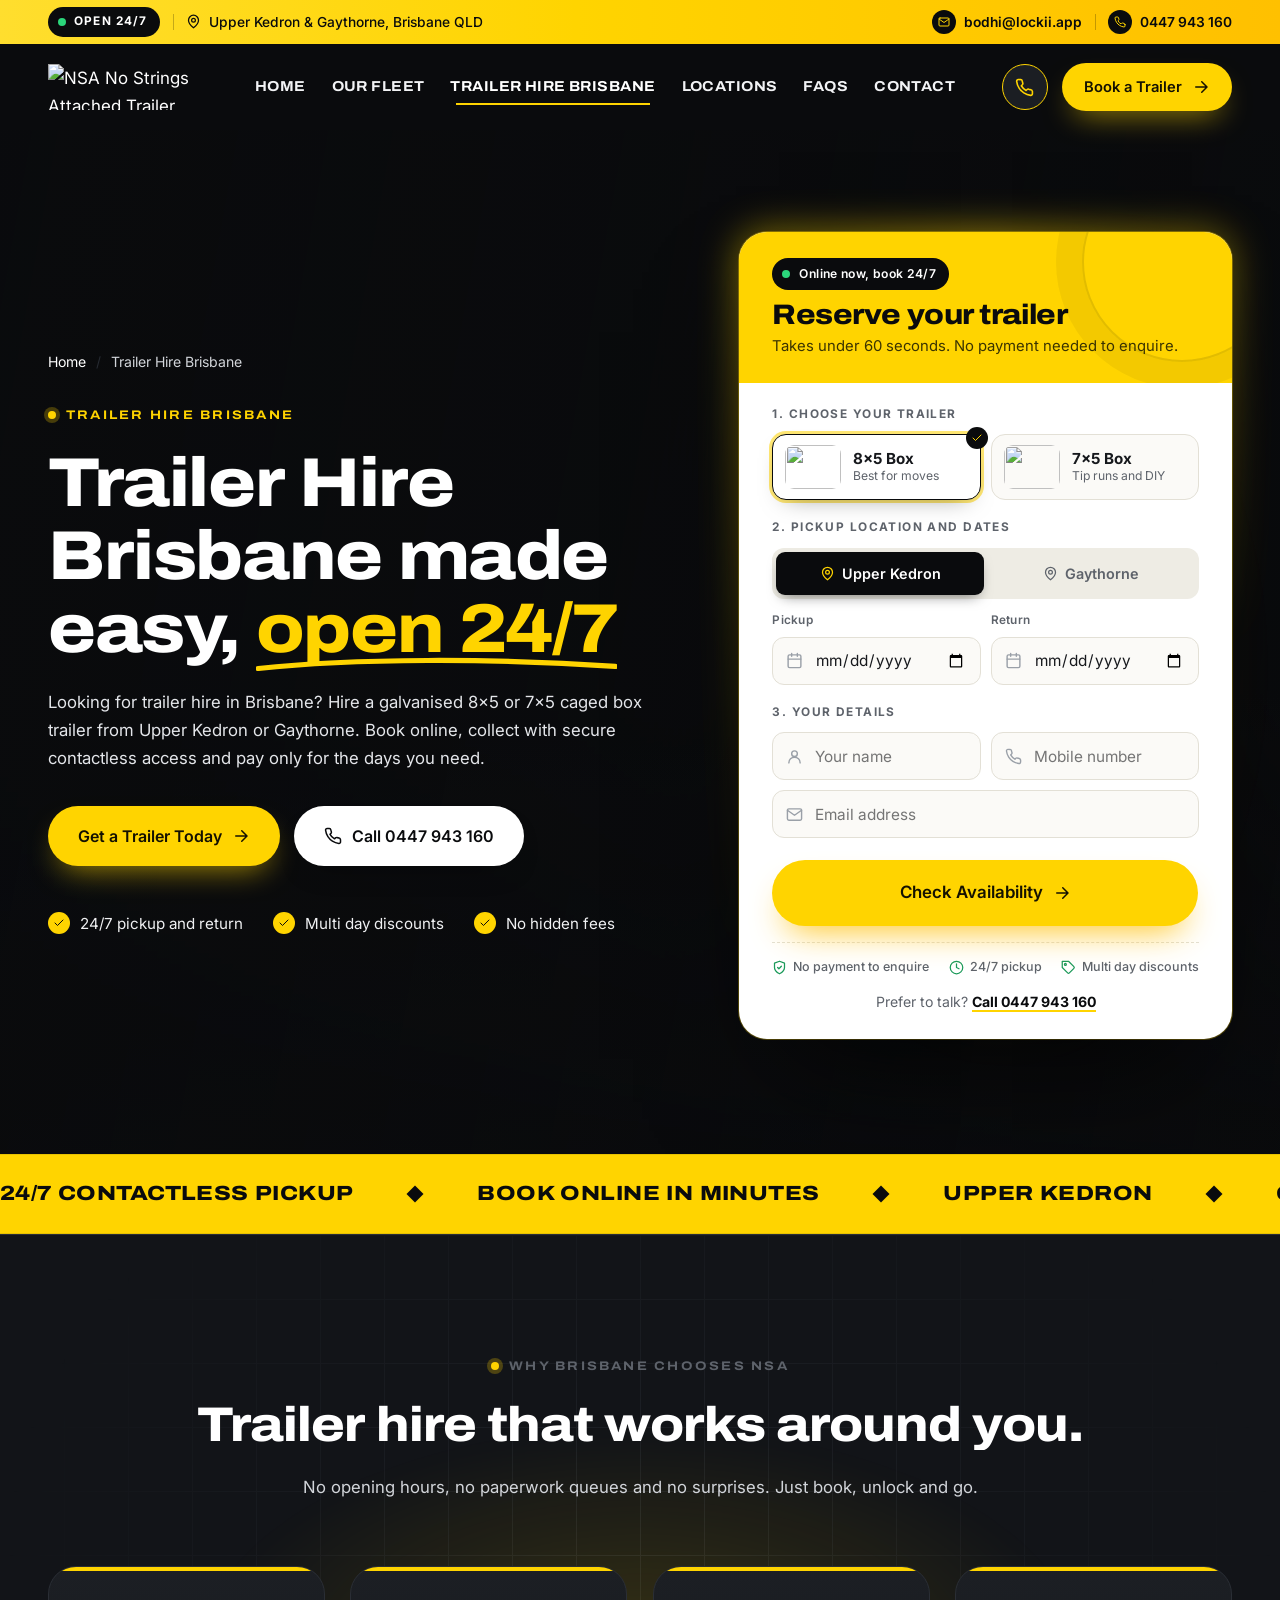
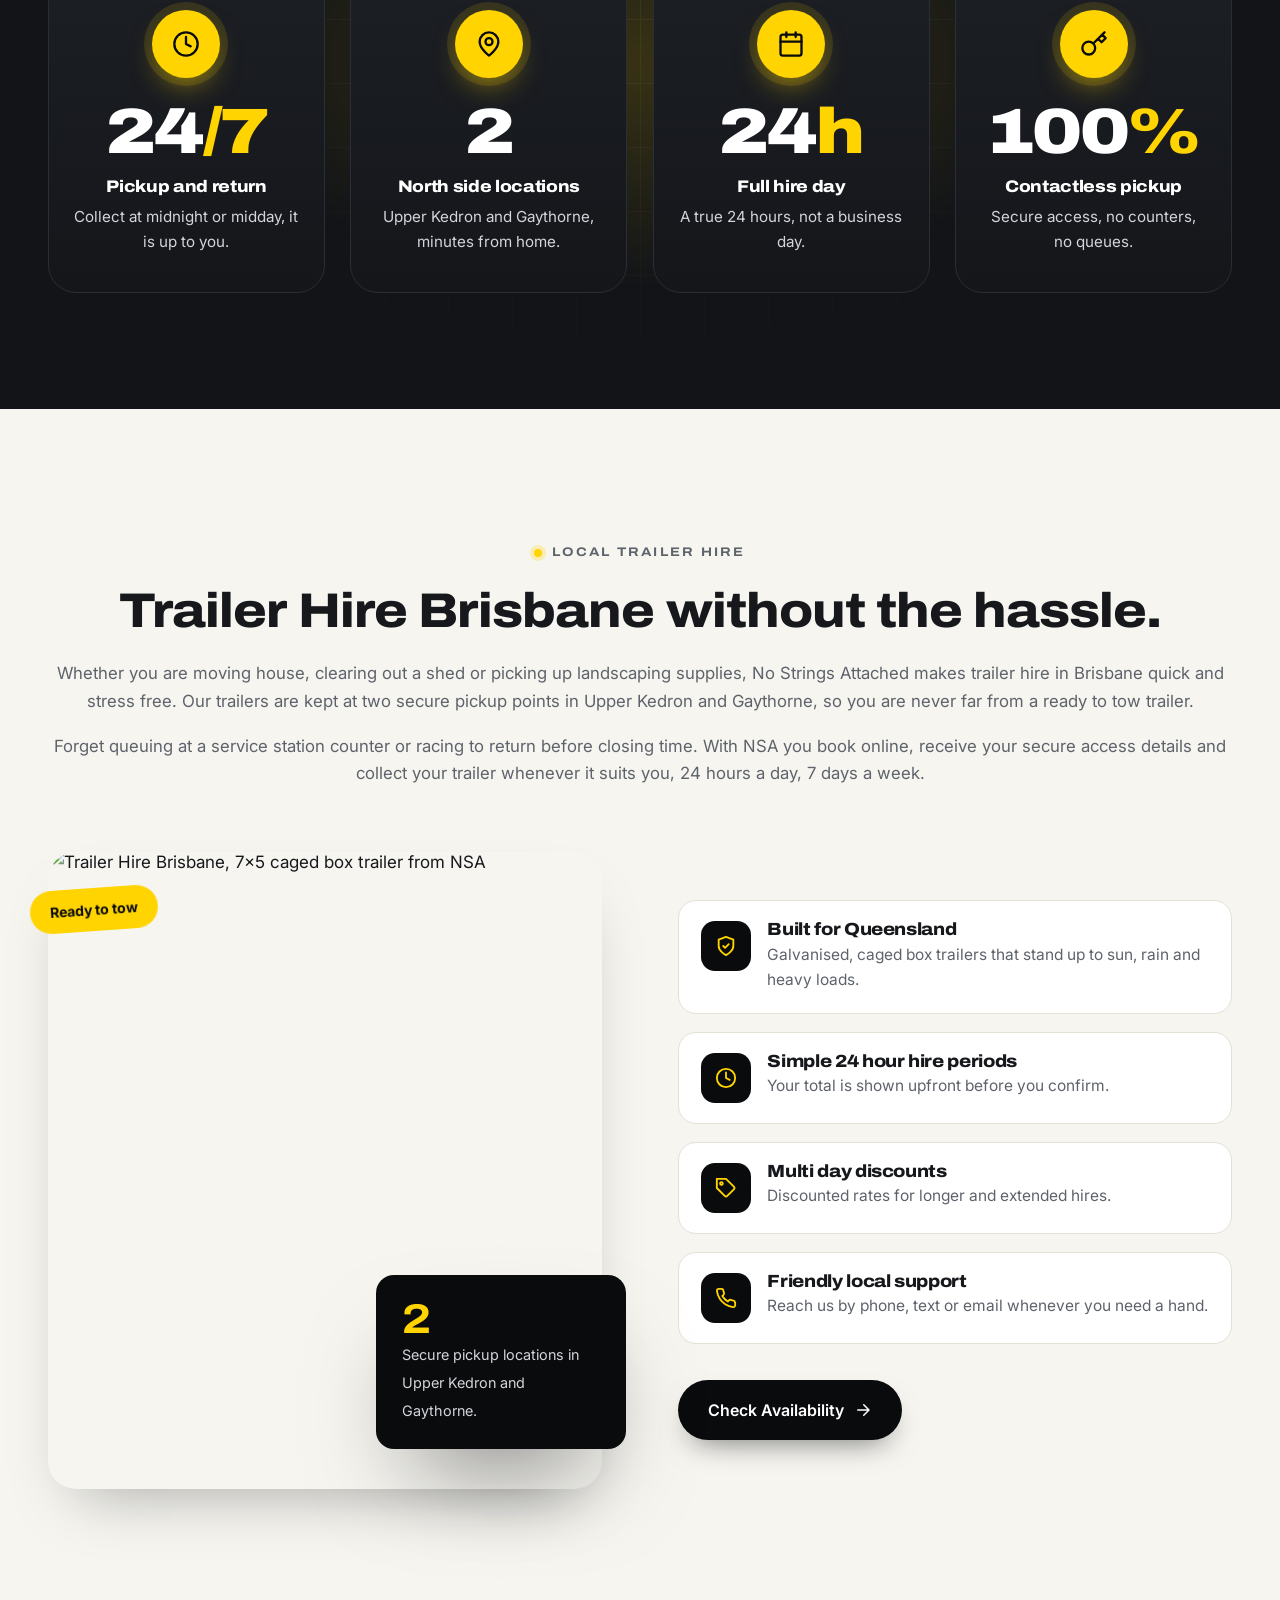
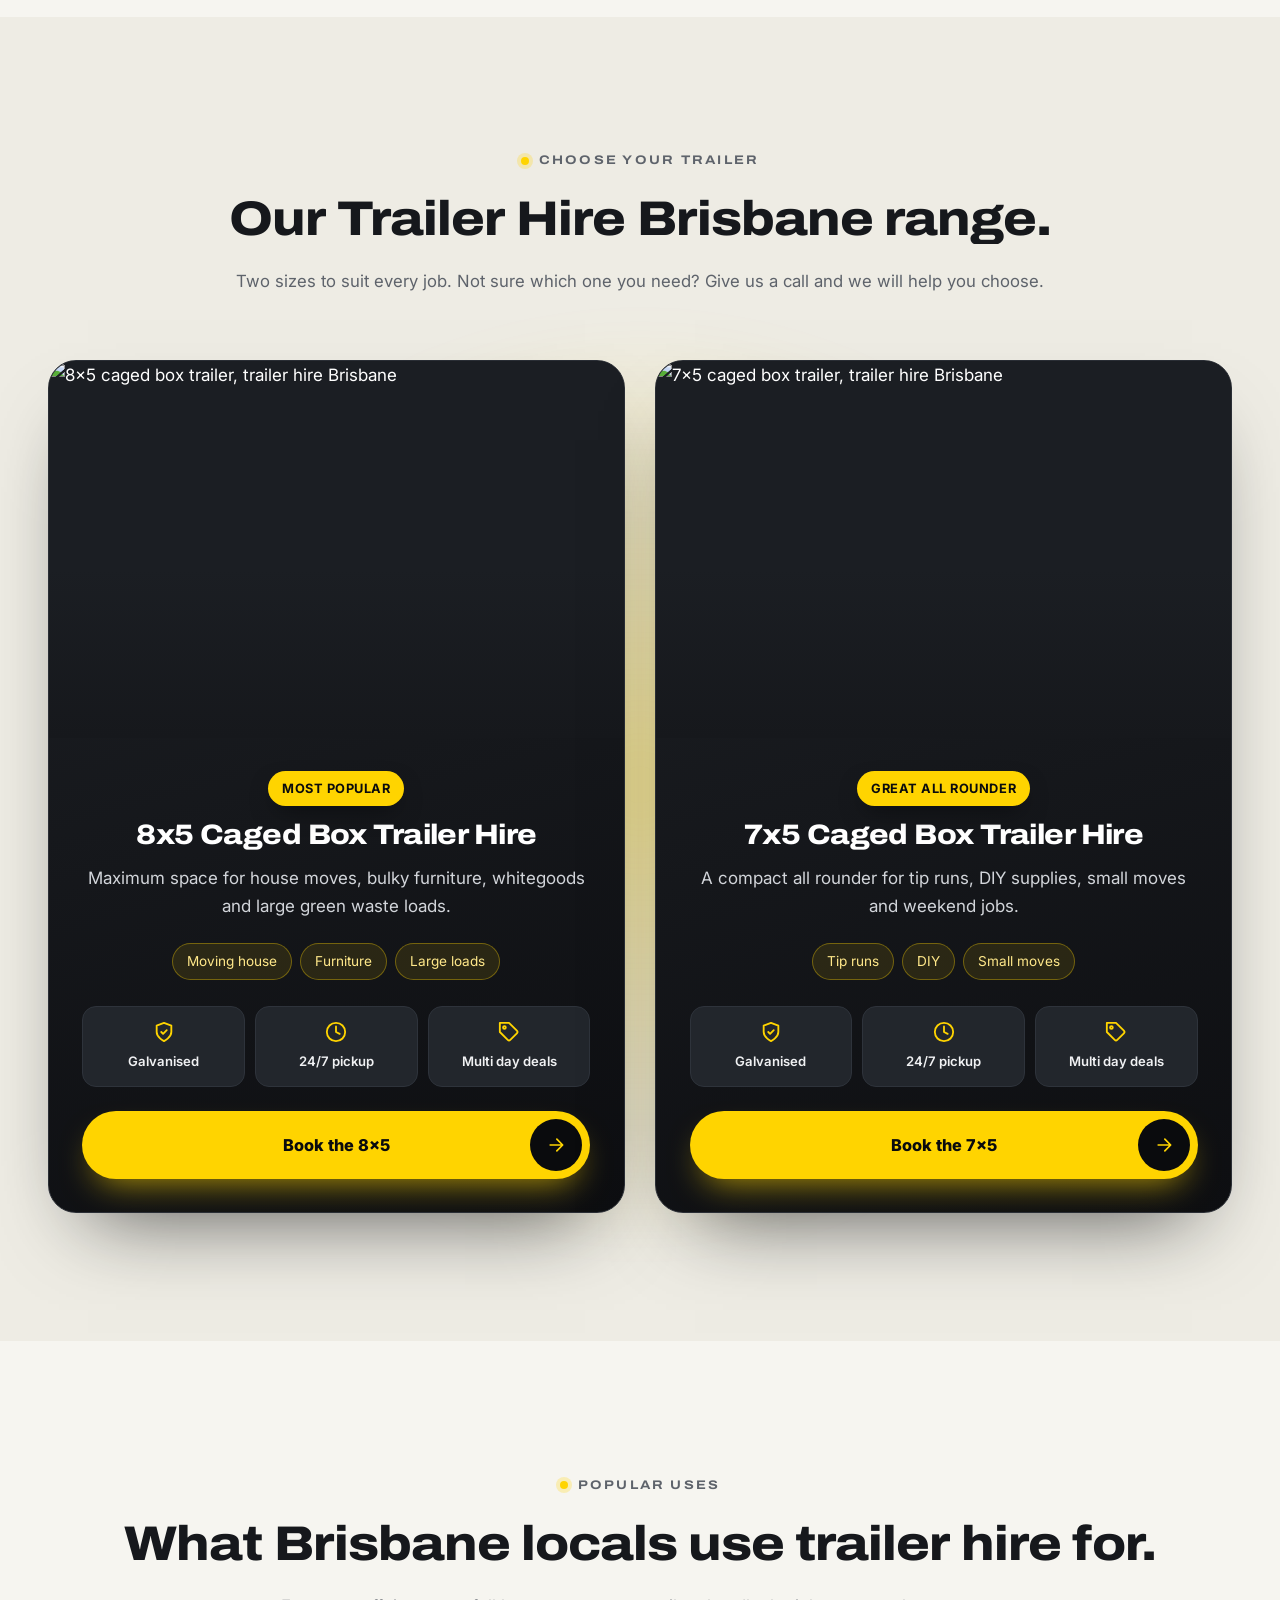
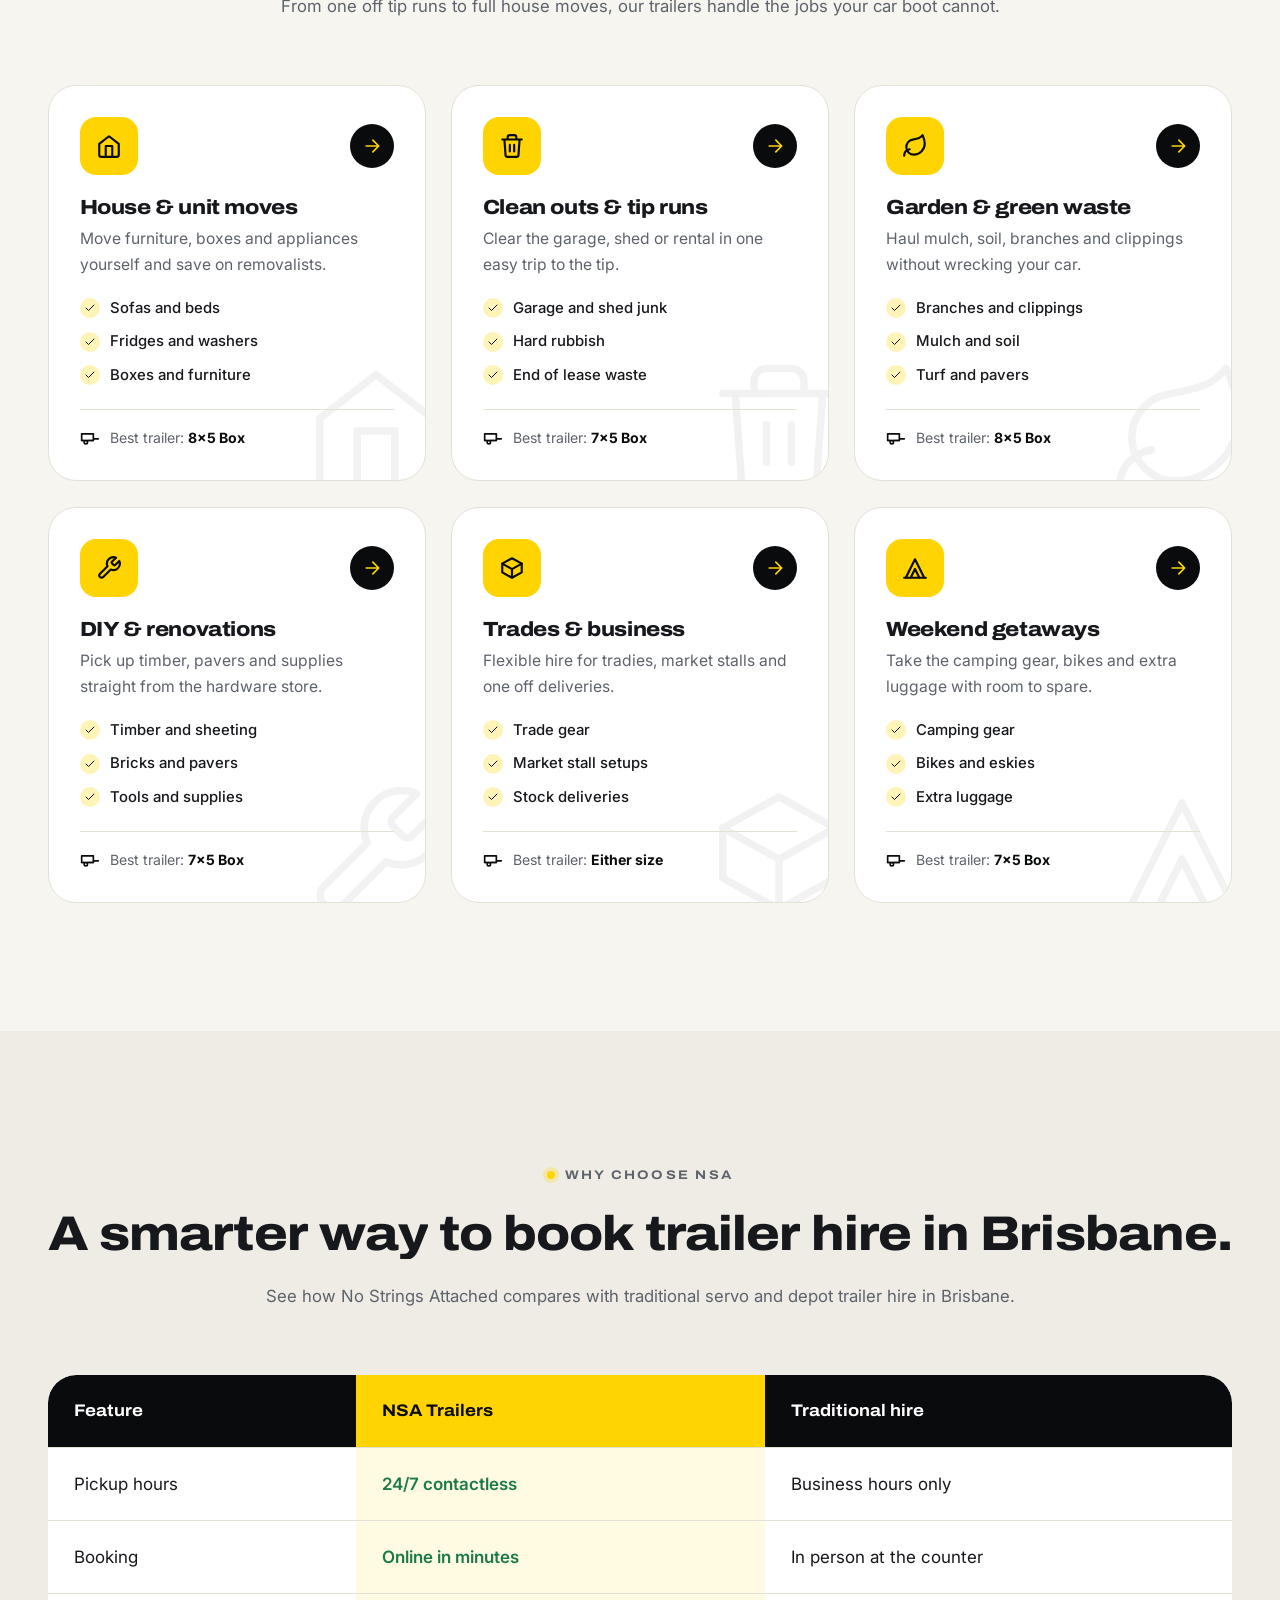
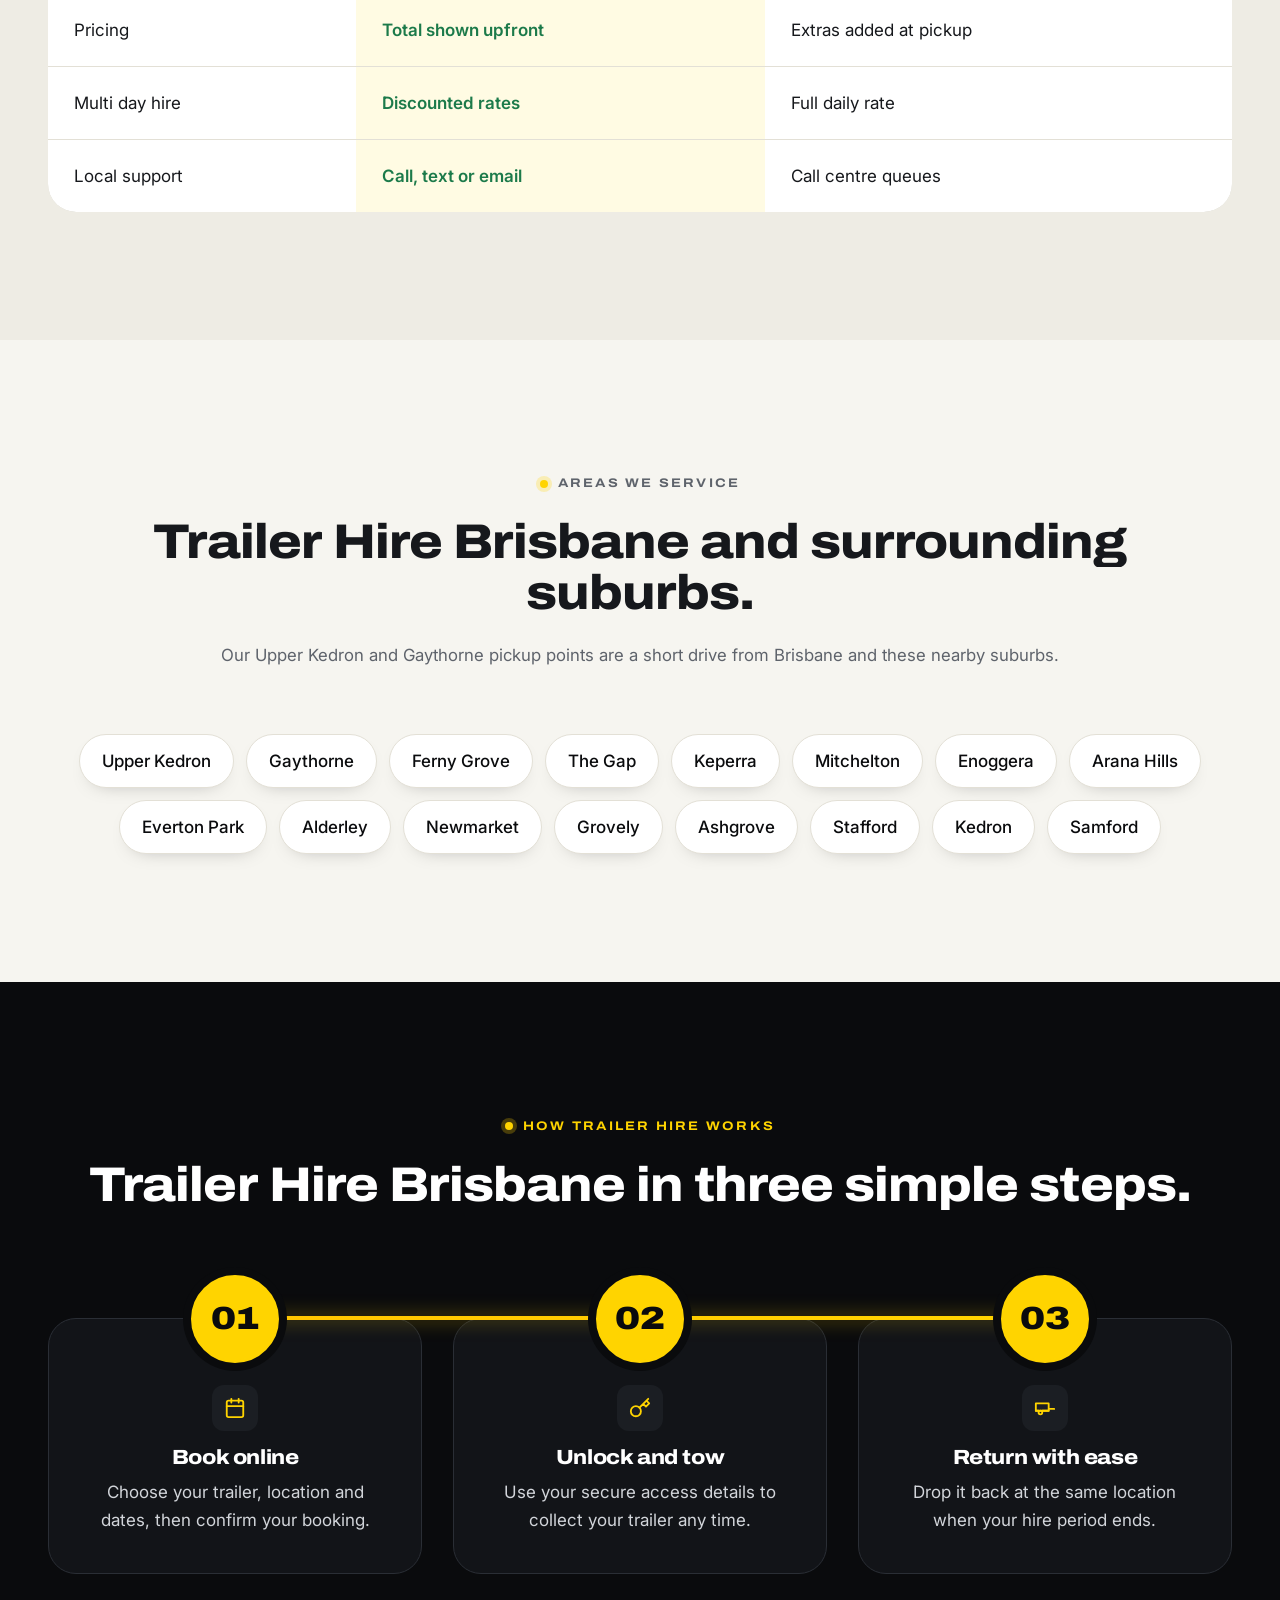
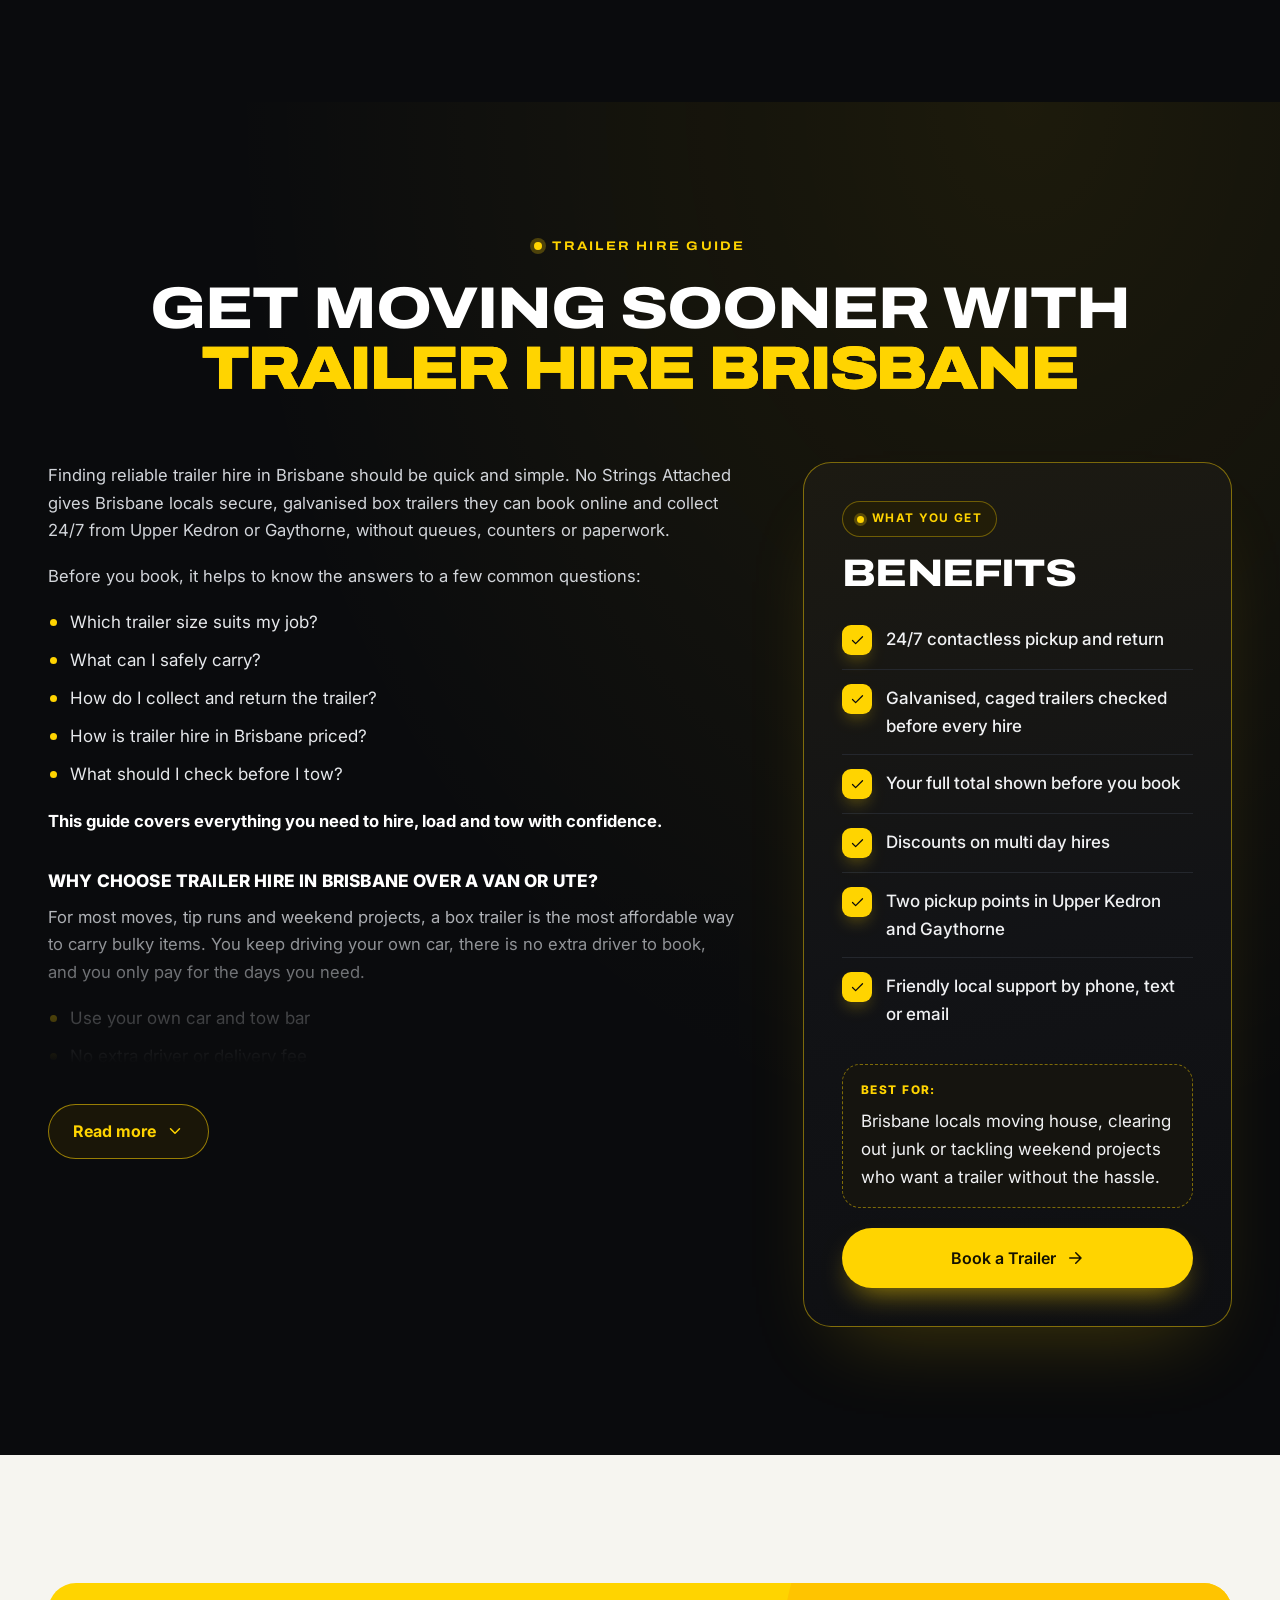
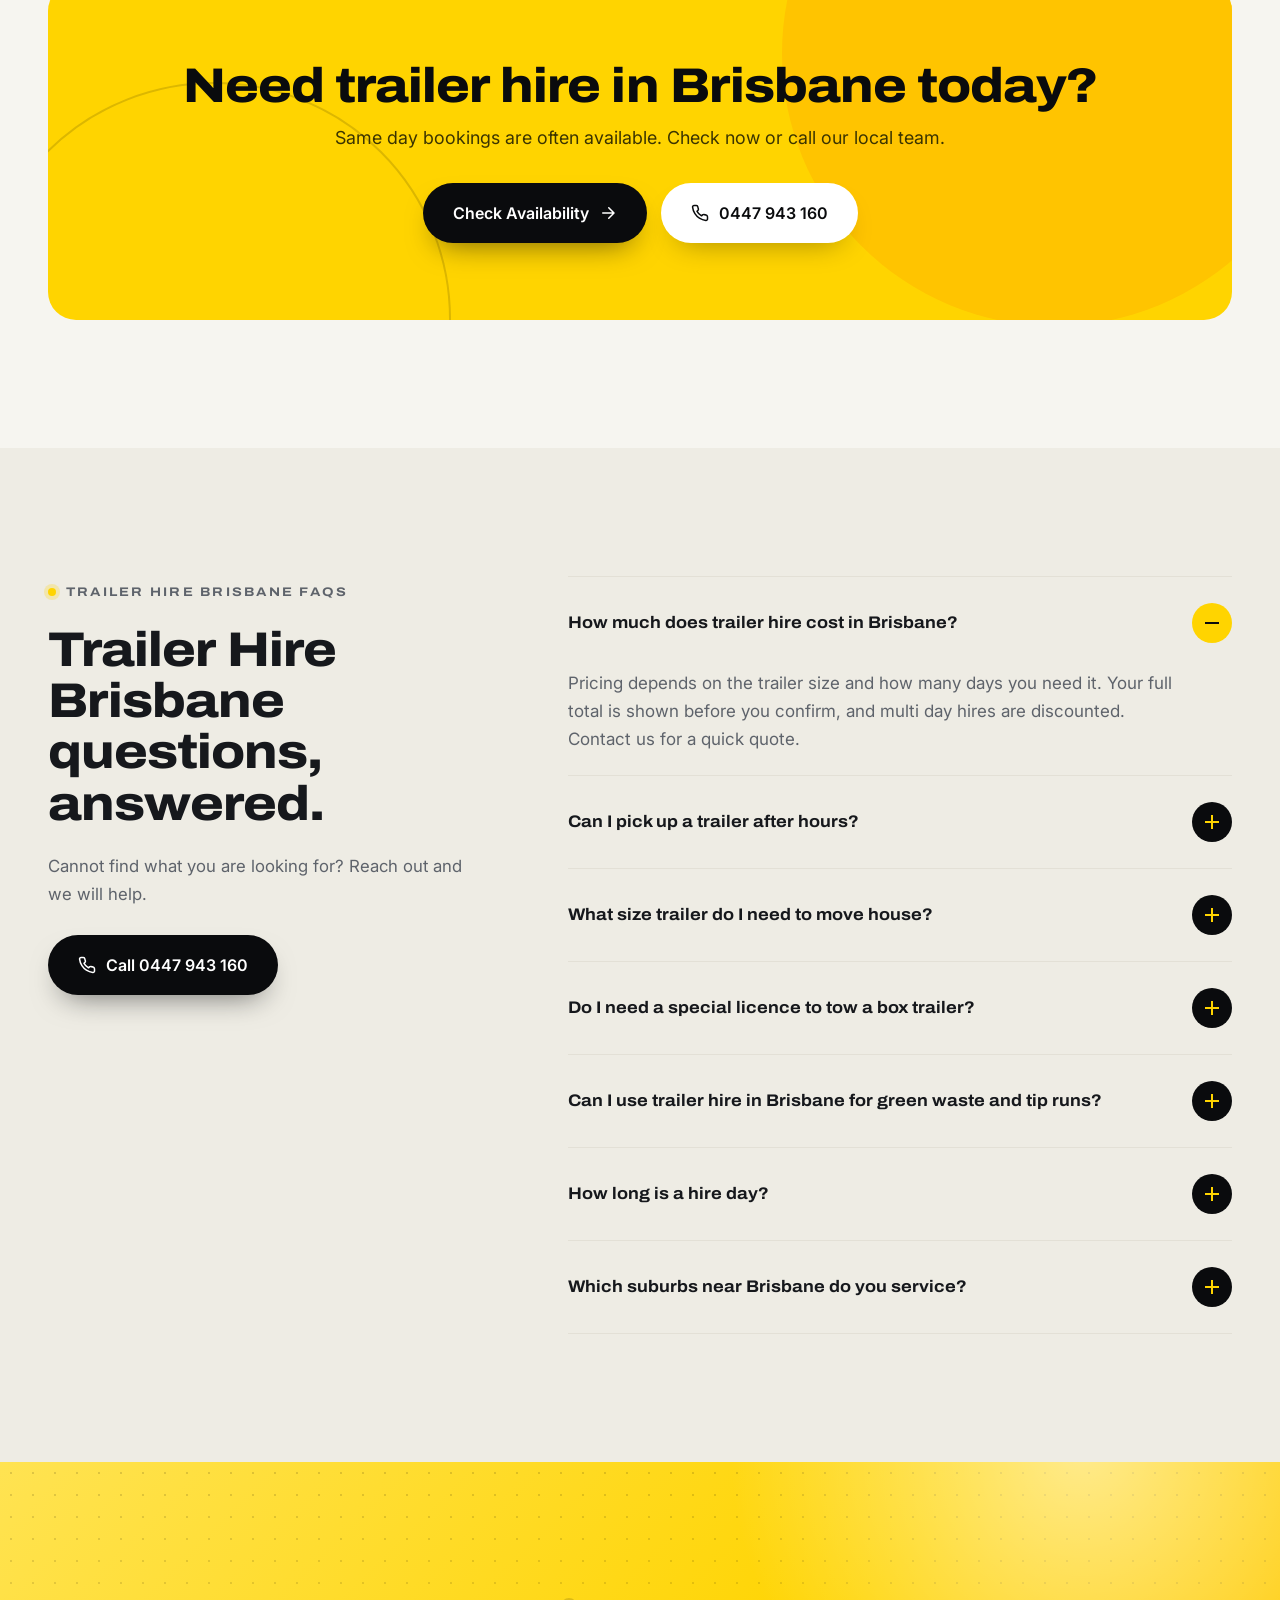
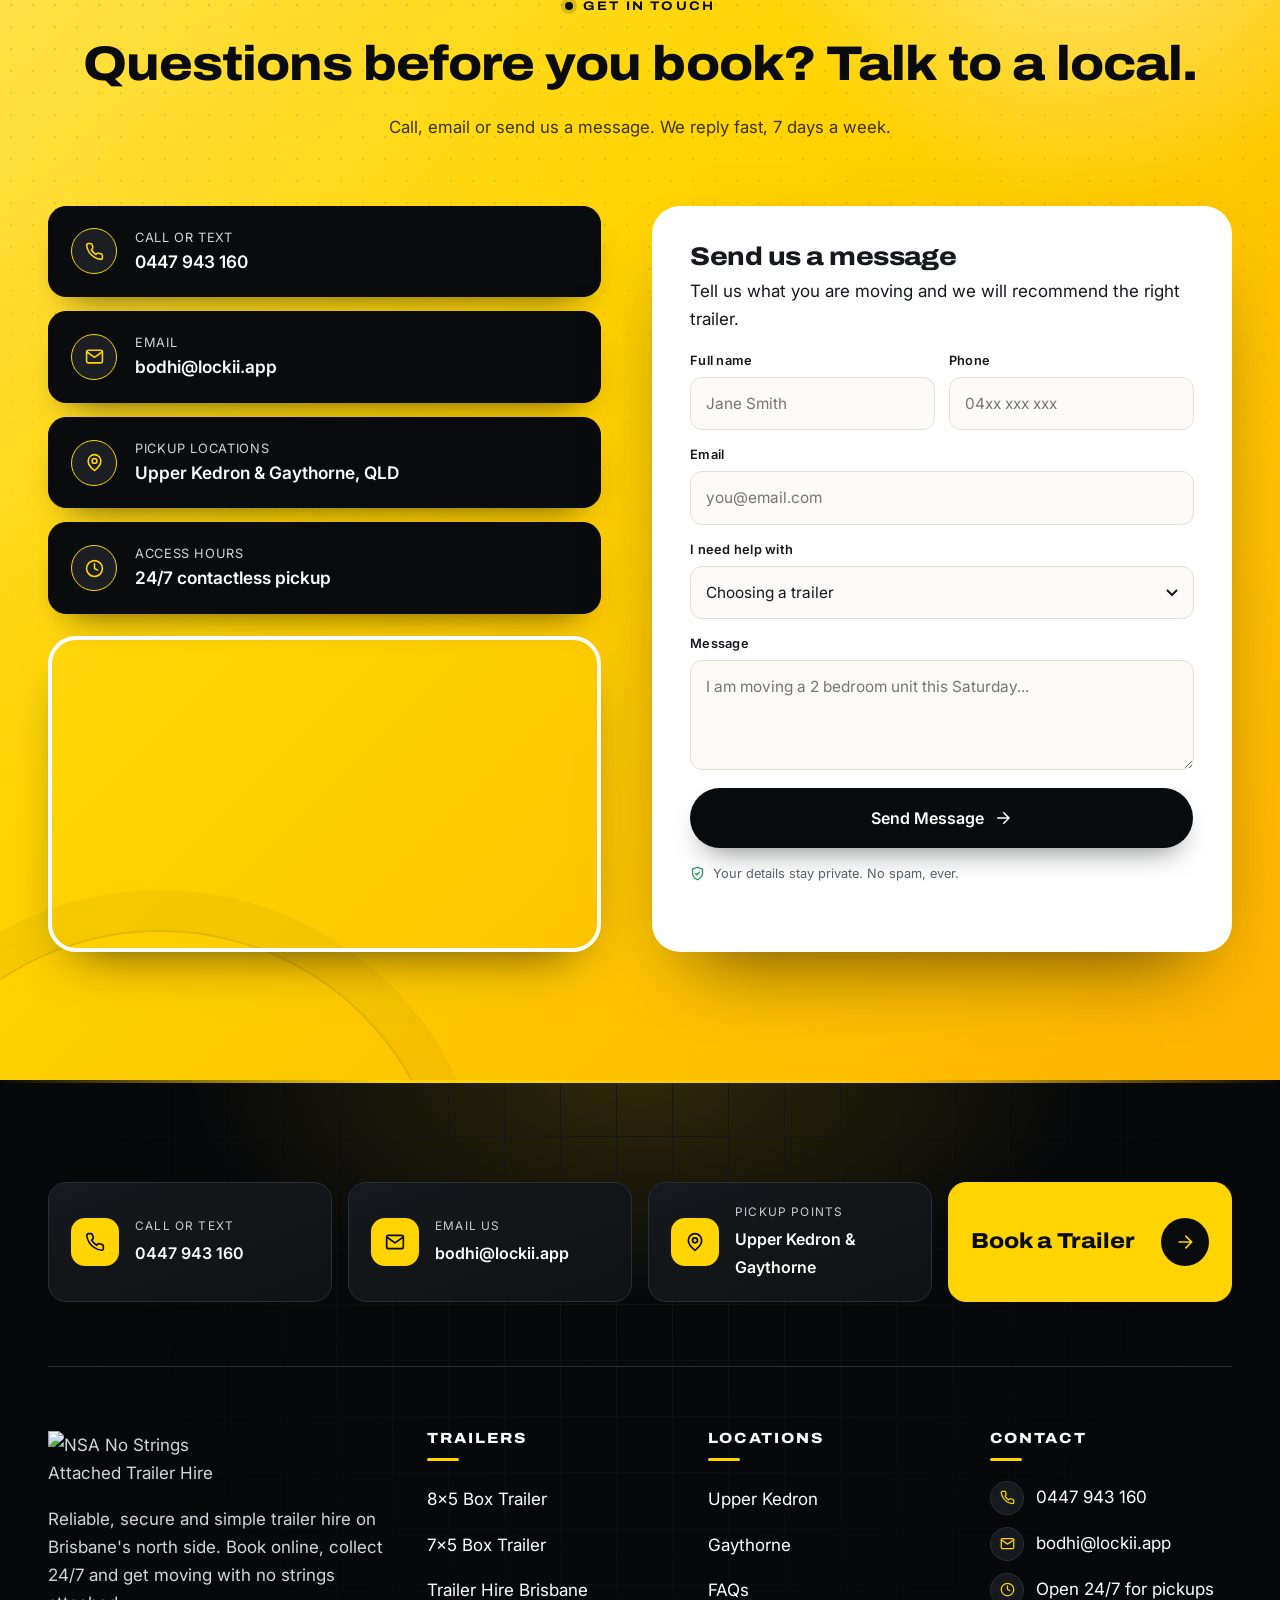
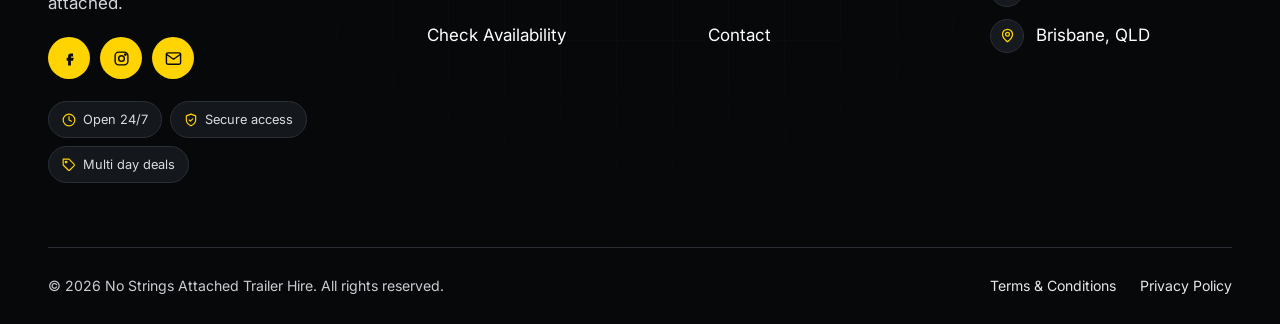
==== commit b40a9e5d: "Badges above rental card titles, no text on images" ====
--- a/trailer-hire-brisbane.html
+++ b/trailer-hire-brisbane.html
@@ -13,7 +13,7 @@
 <meta name="theme-color" content="#0A0B0D">
 <link rel="icon" href="https://cdn.lockii.app/f924369c-811d-4f8e-b768-aecd5cfa0ce8.png?class=md">
 <link rel="preconnect" href="https://fonts.googleapis.com"><link rel="preconnect" href="https://fonts.gstatic.com" crossorigin><link href="https://fonts.googleapis.com/css2?family=Archivo:wdth,wght@62..125,400..900&family=Inter:wght@400;500;600;700&display=swap" rel="stylesheet">
-<link rel="stylesheet" href="nsa.css?v=47b27431">
+<link rel="stylesheet" href="nsa.css?v=d095c38e">
 <script type="application/ld+json">{"@context": "https://schema.org", "@type": "LocalBusiness", "name": "No Strings Attached Trailer Hire", "url": "https://www.nsatrailers.com.au/", "telephone": "+61447943160", "email": "bodhi@lockii.app", "image": "https://cdn.lockii.app/f924369c-811d-4f8e-b768-aecd5cfa0ce8.png?class=md", "areaServed": ["Upper Kedron", "Gaythorne", "Brisbane"], "address": {"@type": "PostalAddress", "addressLocality": "Brisbane", "addressRegion": "QLD", "addressCountry": "AU"}, "openingHours": "Mo-Su 00:00-23:59"}</script>
 <script type="application/ld+json">{"@context": "https://schema.org", "@type": "FAQPage", "mainEntity": [{"@type": "Question", "name": "How much does trailer hire cost in Brisbane?", "acceptedAnswer": {"@type": "Answer", "text": "Pricing depends on the trailer size and how many days you need it. Your full total is shown before you confirm, and multi day hires are discounted. Contact us for a quick quote."}}, {"@type": "Question", "name": "Can I pick up a trailer after hours?", "acceptedAnswer": {"@type": "Answer", "text": "Yes. Both our Upper Kedron and Gaythorne locations offer 24/7 contactless pickup and return using secure access details sent when you book."}}, {"@type": "Question", "name": "What size trailer do I need to move house?", "acceptedAnswer": {"@type": "Answer", "text": "For most house and unit moves the 8x5 caged box trailer is the best choice. For smaller loads, tip runs and DIY supplies the 7x5 is easier to tow and manoeuvre."}}, {"@type": "Question", "name": "Do I need a special licence to tow a box trailer?", "acceptedAnswer": {"@type": "Answer", "text": "A standard Queensland car licence (class C) generally covers towing a light box trailer, provided your vehicle has a suitable tow bar and is rated to tow the load."}}, {"@type": "Question", "name": "Can I use trailer hire in Brisbane for green waste and tip runs?", "acceptedAnswer": {"@type": "Answer", "text": "Absolutely. Our galvanised trailers are ideal for green waste, hard rubbish and tip runs. Please make sure loads are secured and covered when required."}}, {"@type": "Question", "name": "How long is a hire day?", "acceptedAnswer": {"@type": "Answer", "text": "Each hire day is a full 24 hours from your pickup time, so you are not rushing to return before closing time."}}, {"@type": "Question", "name": "Which suburbs near Brisbane do you service?", "acceptedAnswer": {"@type": "Answer", "text": "We are based in Upper Kedron and Gaythorne and regularly help customers from Upper Kedron, Gaythorne, Ferny Grove, The Gap, Keperra, Mitchelton, Enoggera and Arana Hills and surrounding suburbs."}}]}</script>
 </head>
@@ -220,8 +220,9 @@
     </div>
     <div class="fleet-grid">
       <a class="fleet-card reveal" href="#quote" aria-label="Hire the 8x5 Box Trailer">
-        <div class="fleet-card__media"><span class="fleet-card__chip">Most popular</span><img src="https://cdn.lockii.app/2320e099-0bde-4f87-959a-b93867286022.png?class=lg" alt="8x5 caged box trailer, trailer hire Brisbane" loading="lazy"></div>
+        <div class="fleet-card__media"><img src="https://cdn.lockii.app/2320e099-0bde-4f87-959a-b93867286022.png?class=lg" alt="8x5 caged box trailer, trailer hire Brisbane" loading="lazy"></div>
         <div class="fleet-card__body">
+          <span class="fleet-card__chip">Most popular</span>
           <h3>8x5 Caged Box Trailer Hire</h3>
           <p>Maximum space for house moves, bulky furniture, whitegoods and large green waste loads.</p>
           <ul class="tags"><li>Moving house</li><li>Furniture</li><li>Large loads</li></ul>
@@ -230,8 +231,9 @@
         </div>
       </a>
       <a class="fleet-card reveal" href="#quote" aria-label="Hire the 7x5 Box Trailer" style="transition-delay:.12s">
-        <div class="fleet-card__media"><span class="fleet-card__chip">Easy to tow</span><img src="https://cdn.lockii.app/636c26be-ded8-49c7-9a54-d8475d29669a.png?class=lg" alt="7x5 caged box trailer, trailer hire Brisbane" loading="lazy"></div>
+        <div class="fleet-card__media"><img src="https://cdn.lockii.app/636c26be-ded8-49c7-9a54-d8475d29669a.png?class=lg" alt="7x5 caged box trailer, trailer hire Brisbane" loading="lazy"></div>
         <div class="fleet-card__body">
+          <span class="fleet-card__chip">Great all rounder</span>
           <h3>7x5 Caged Box Trailer Hire</h3>
           <p>A compact all rounder for tip runs, DIY supplies, small moves and weekend jobs.</p>
           <ul class="tags"><li>Tip runs</li><li>DIY</li><li>Small moves</li></ul>
@@ -560,6 +562,6 @@
   <span class="to-top__arrow"><svg viewBox="0 0 24 24" fill="none" stroke="currentColor" stroke-width="2" stroke-linecap="round" stroke-linejoin="round" aria-hidden="true"><path d="M12 19V5M5 12l7-7 7 7"/></svg></span>
 </button>
 
-<script src="nsa.js?v=47b27431" defer></script>
+<script src="nsa.js?v=d095c38e" defer></script>
 </body>
 </html>
--- a/nsa.css
+++ b/nsa.css
@@ -814,3 +814,5 @@
   .guide,.guide__body{text-align:left}
   .guide__actions{text-align:center}
 }
+/* Rental card badge sits above the title, no text on images */
+.fleet-card__body .fleet-card__chip{position:static;display:inline-block;align-self:center;width:max-content;transform:none;margin:0 0 14px;left:auto!important}
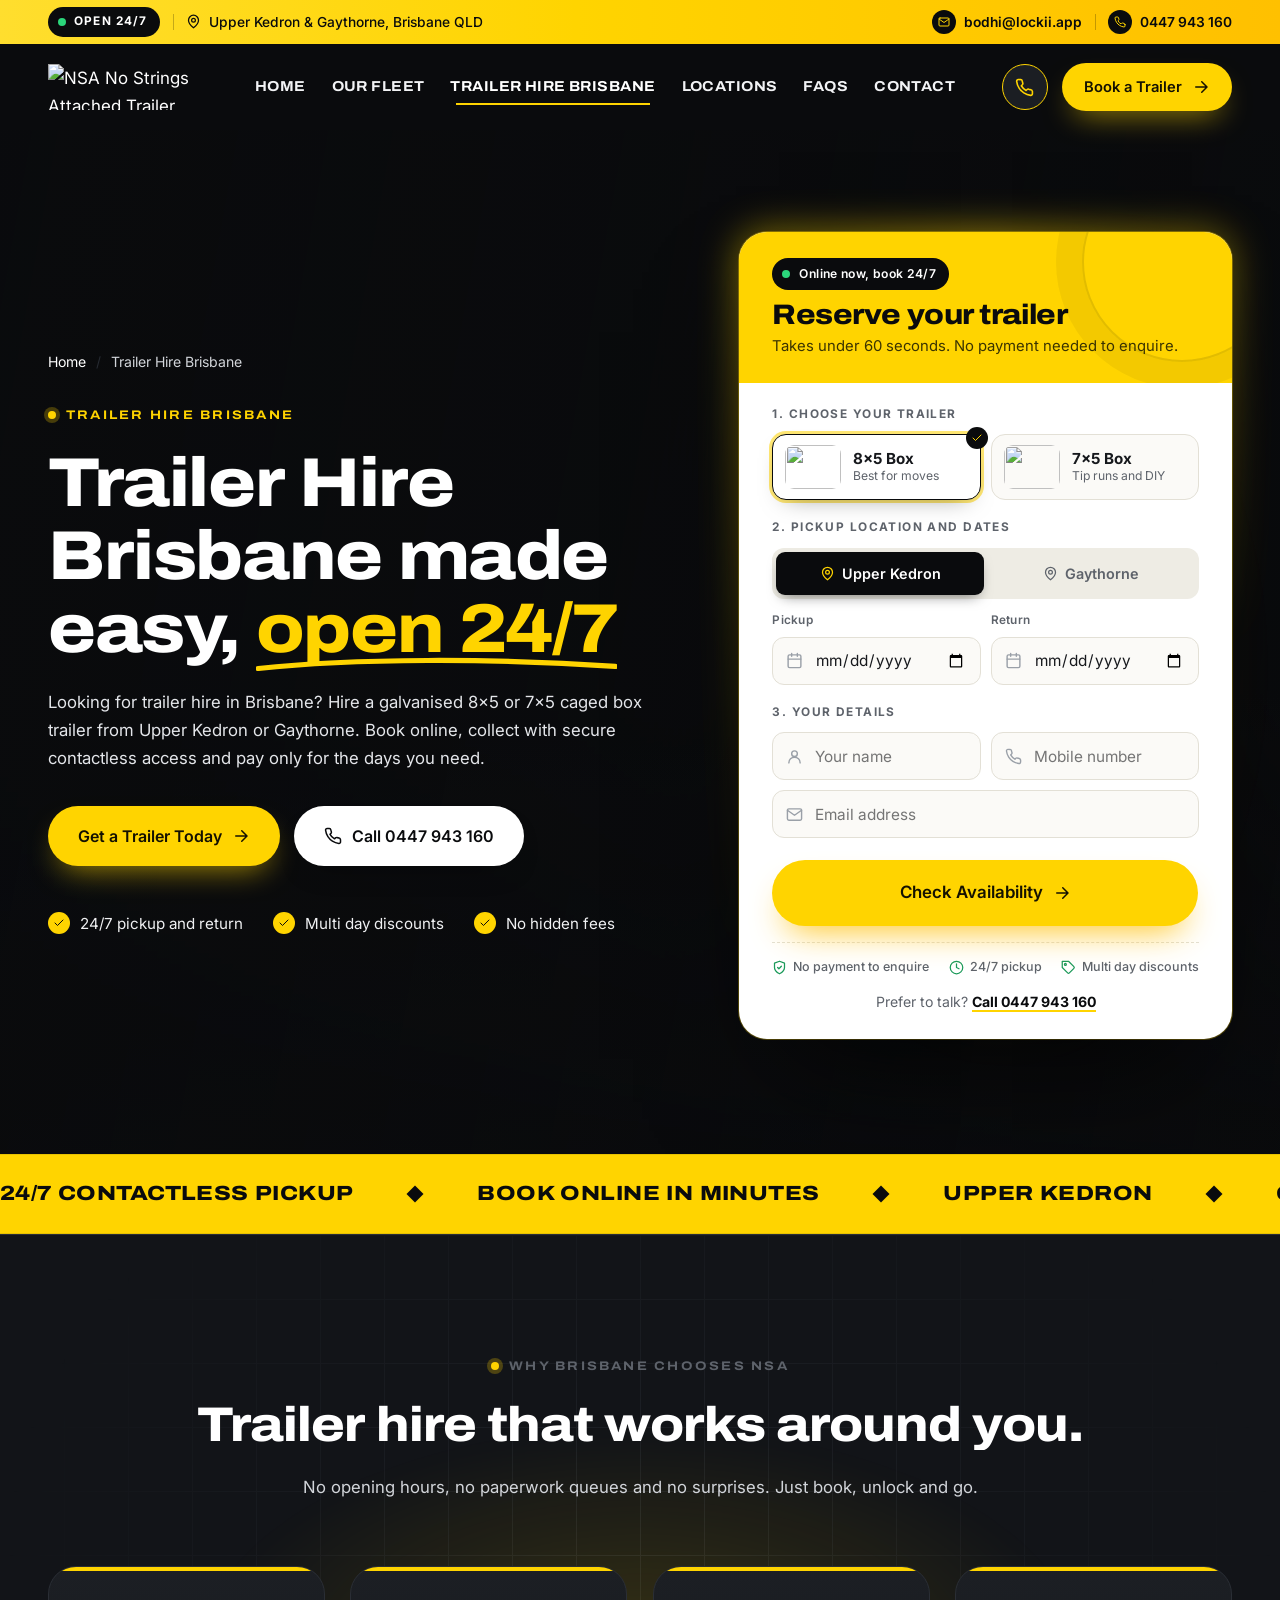
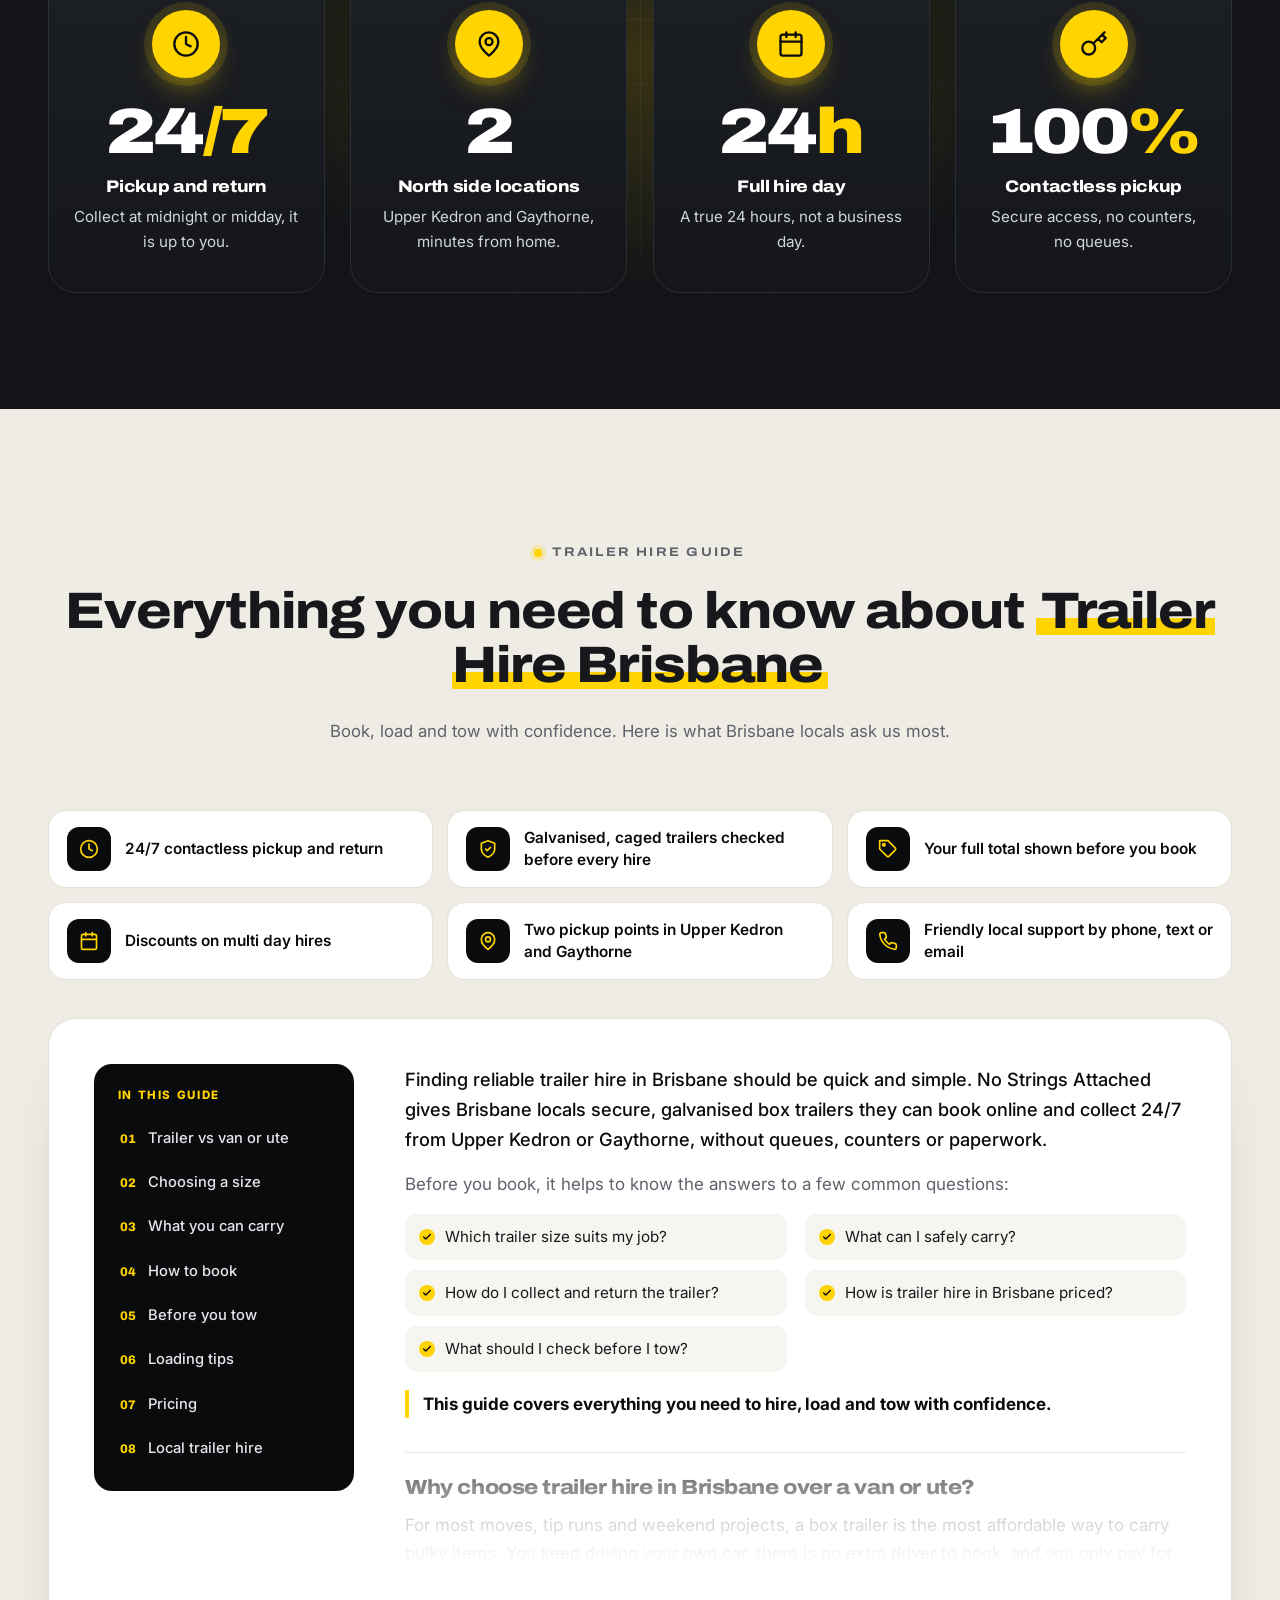
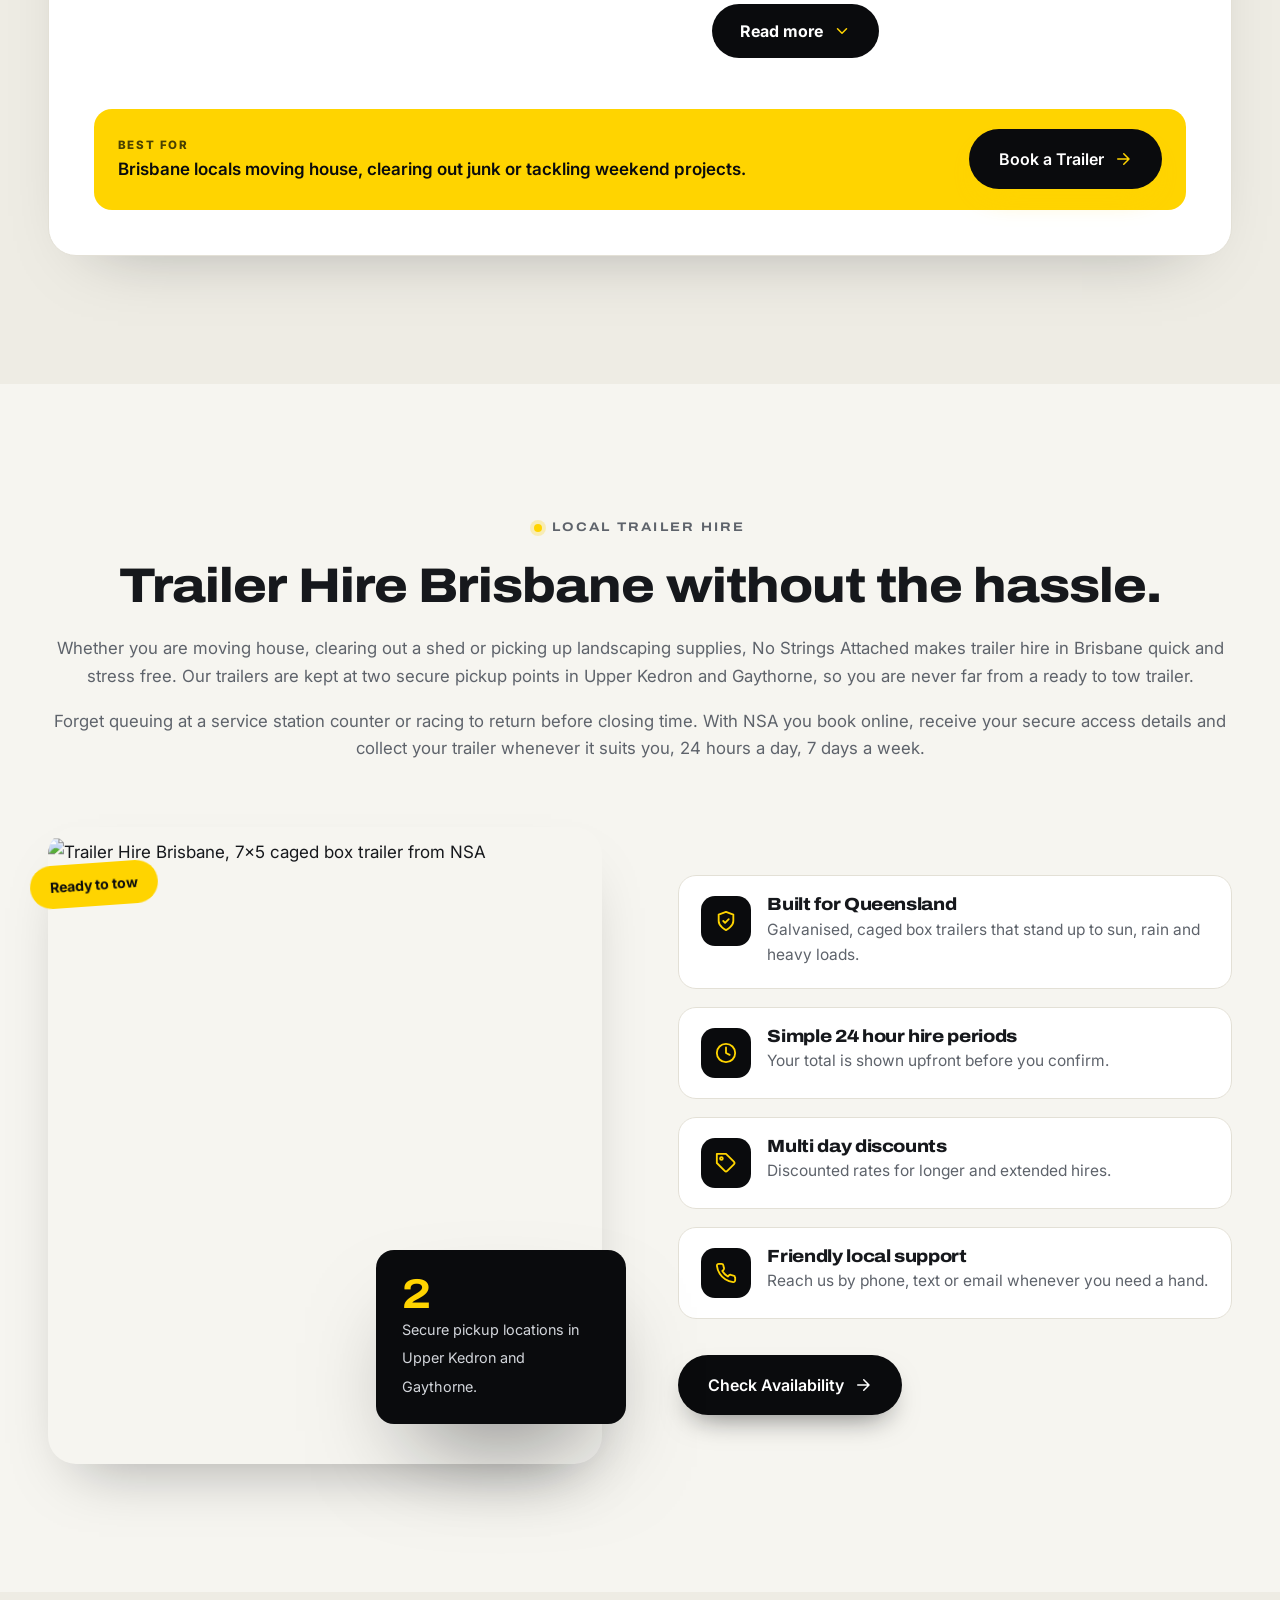
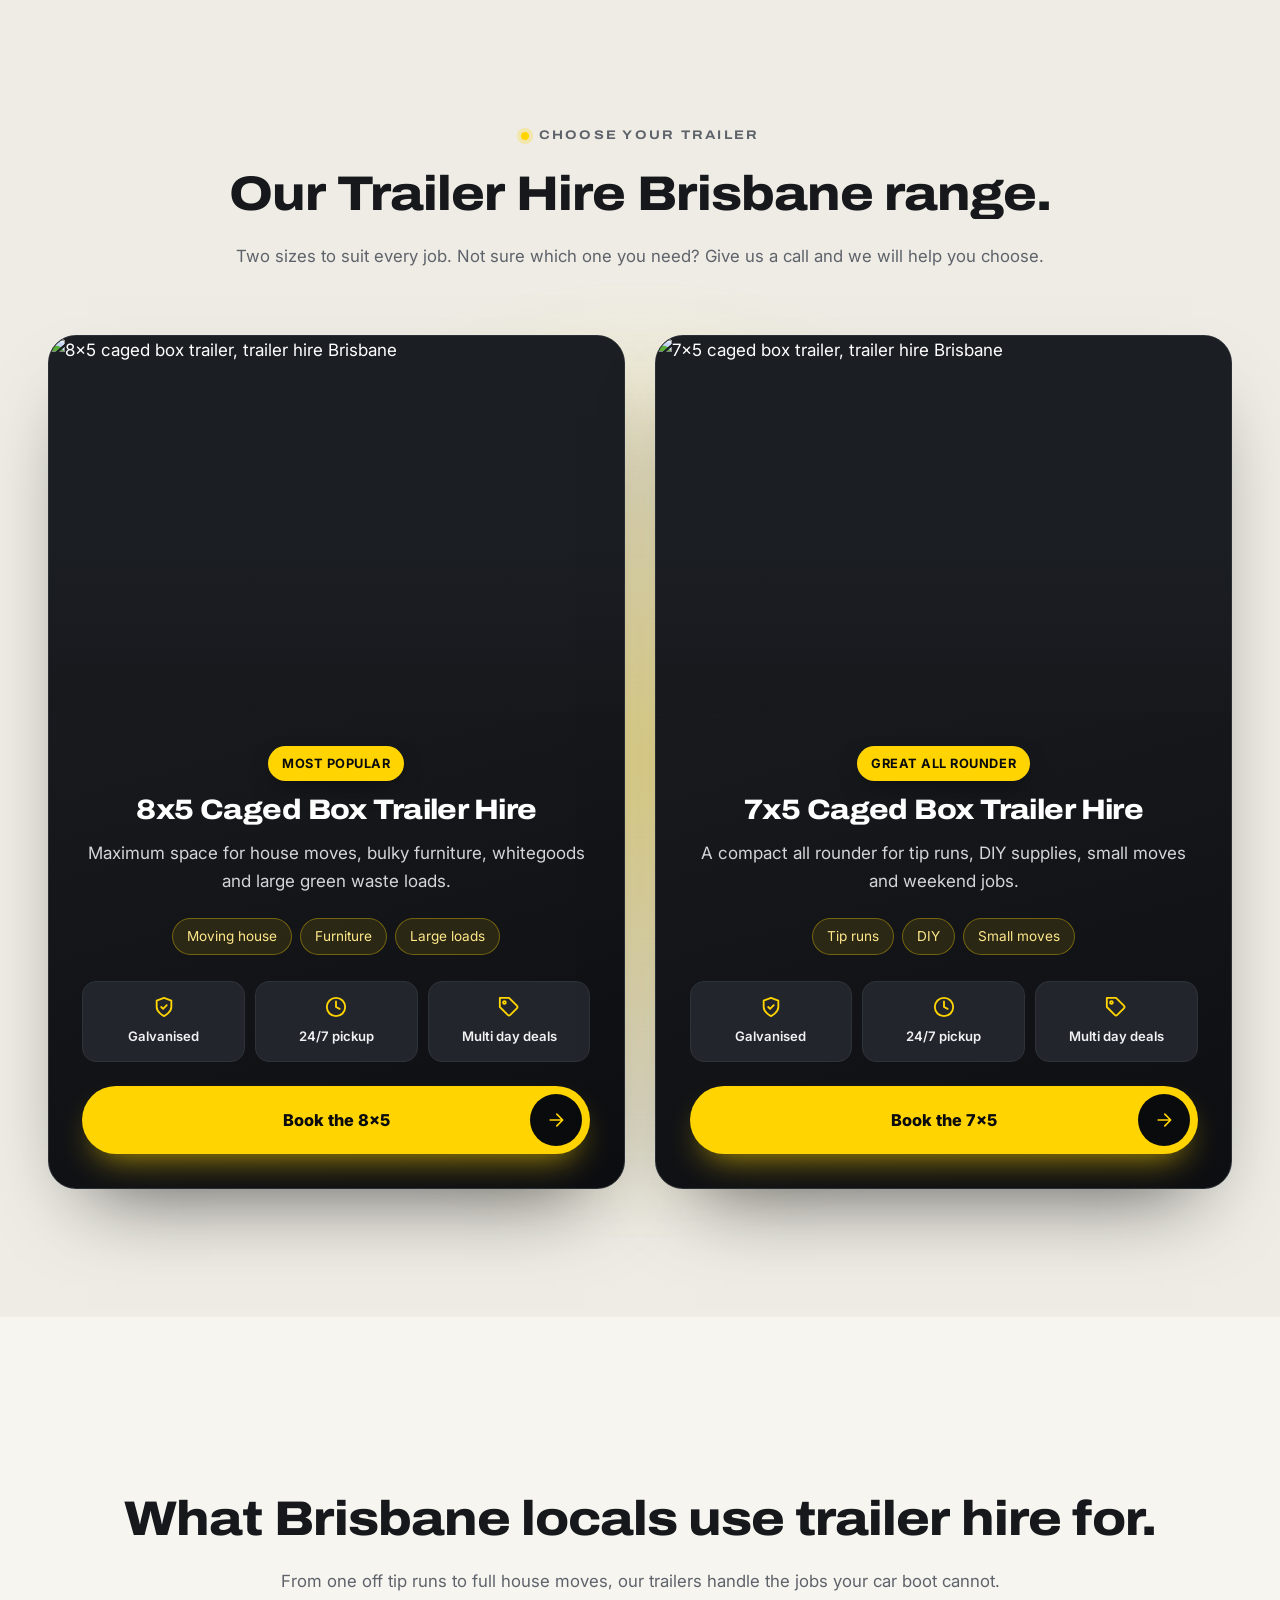
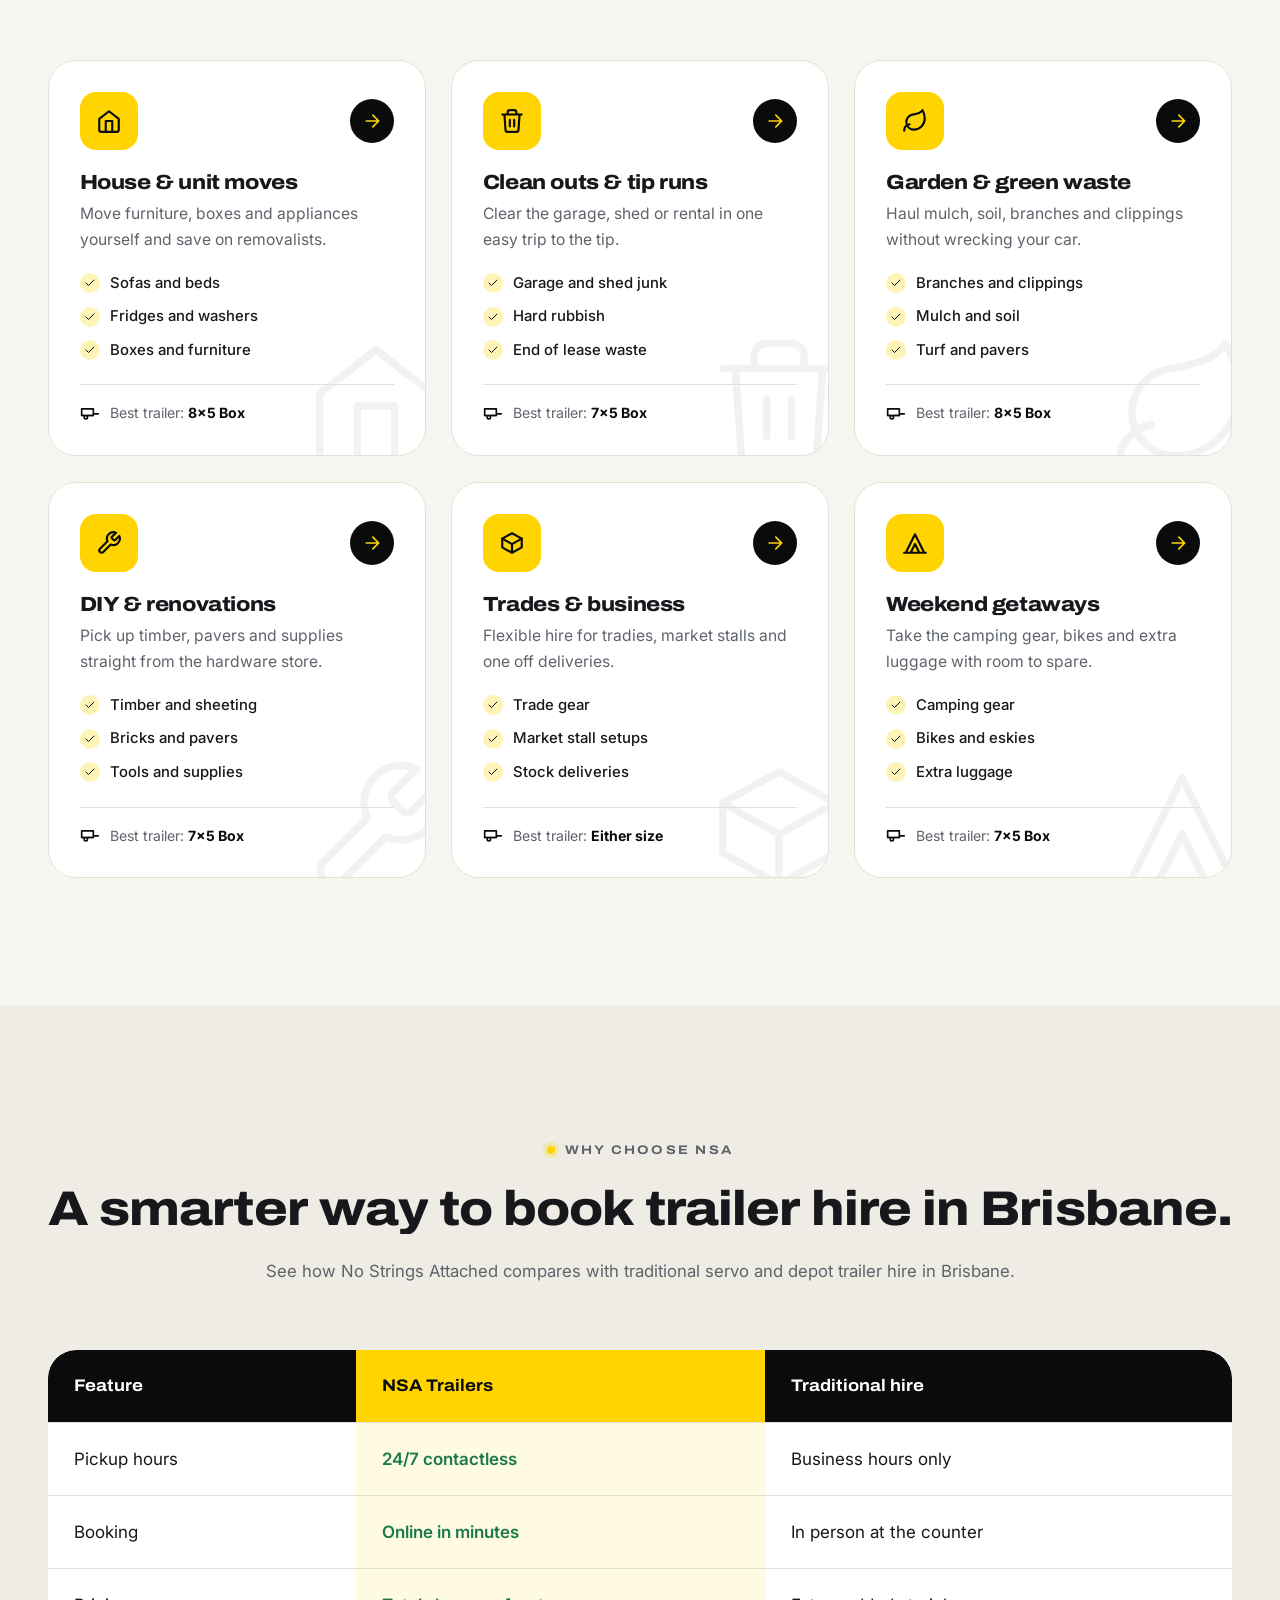
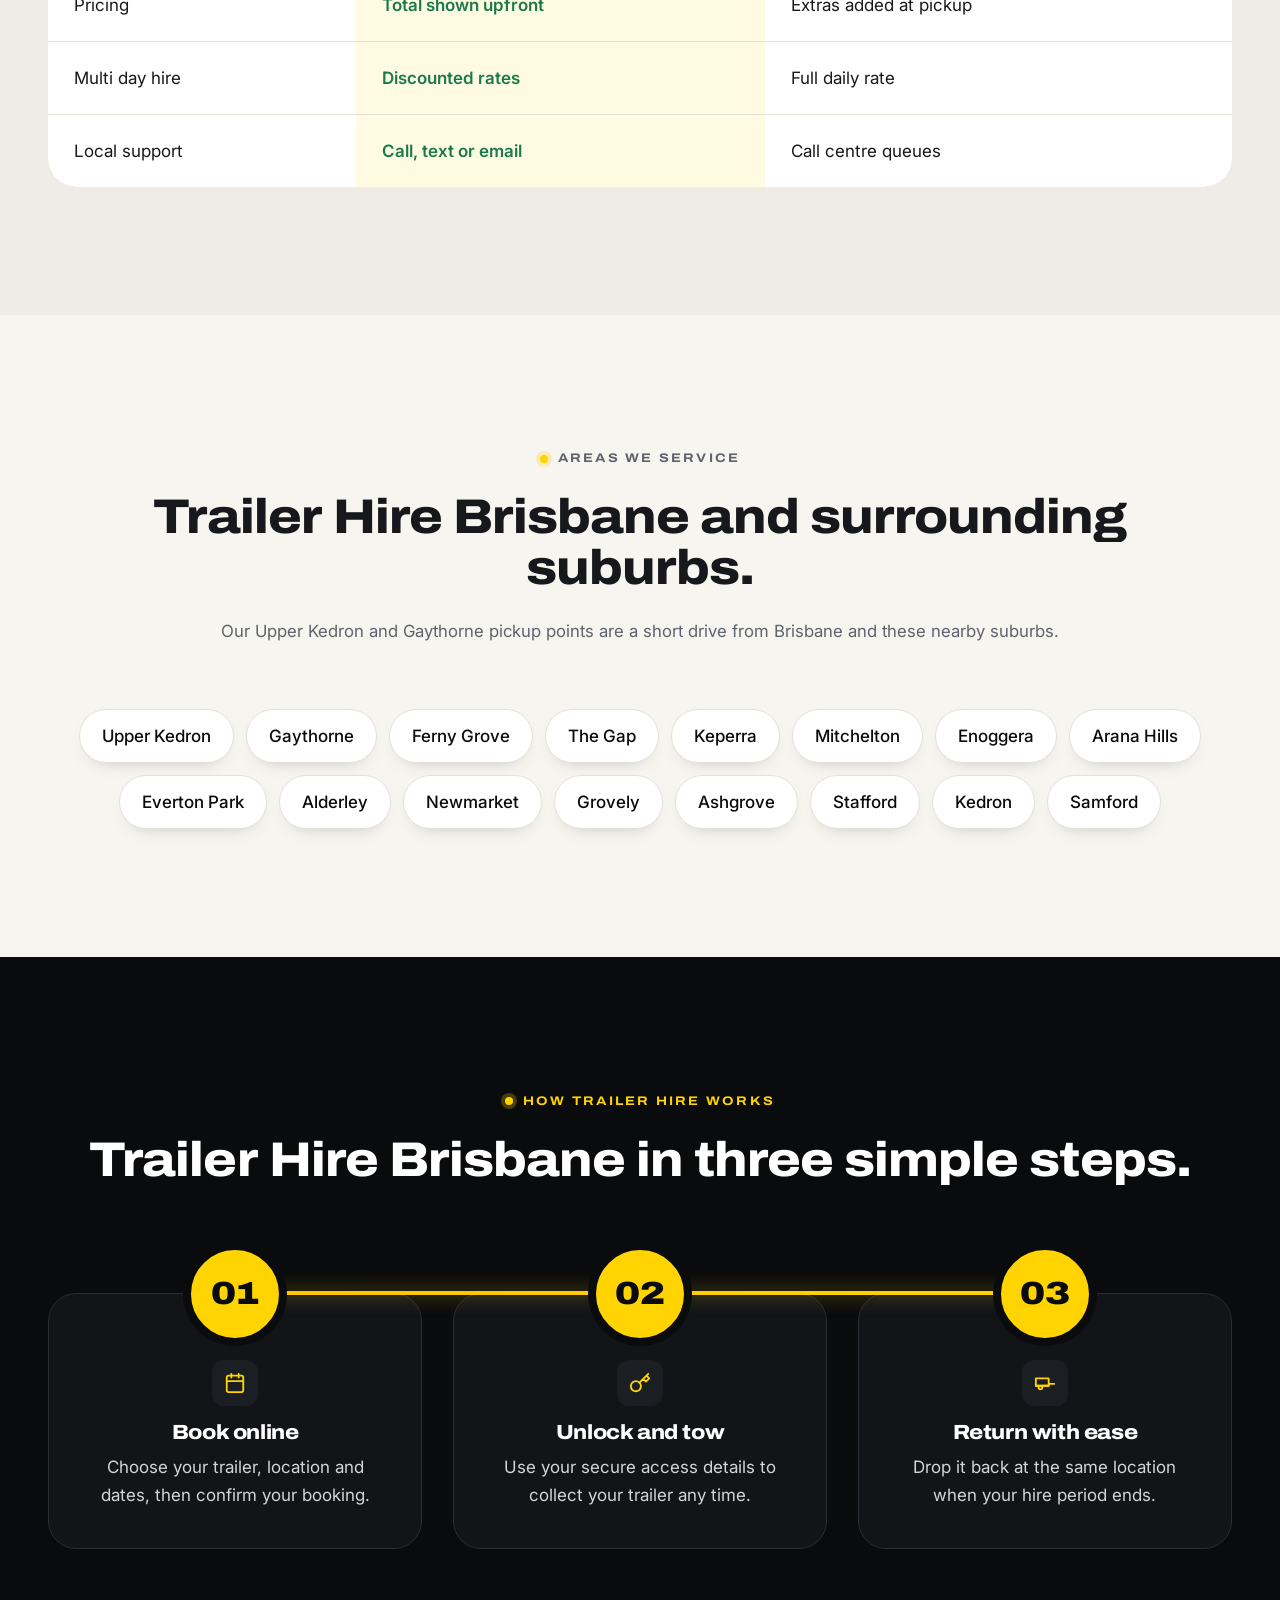
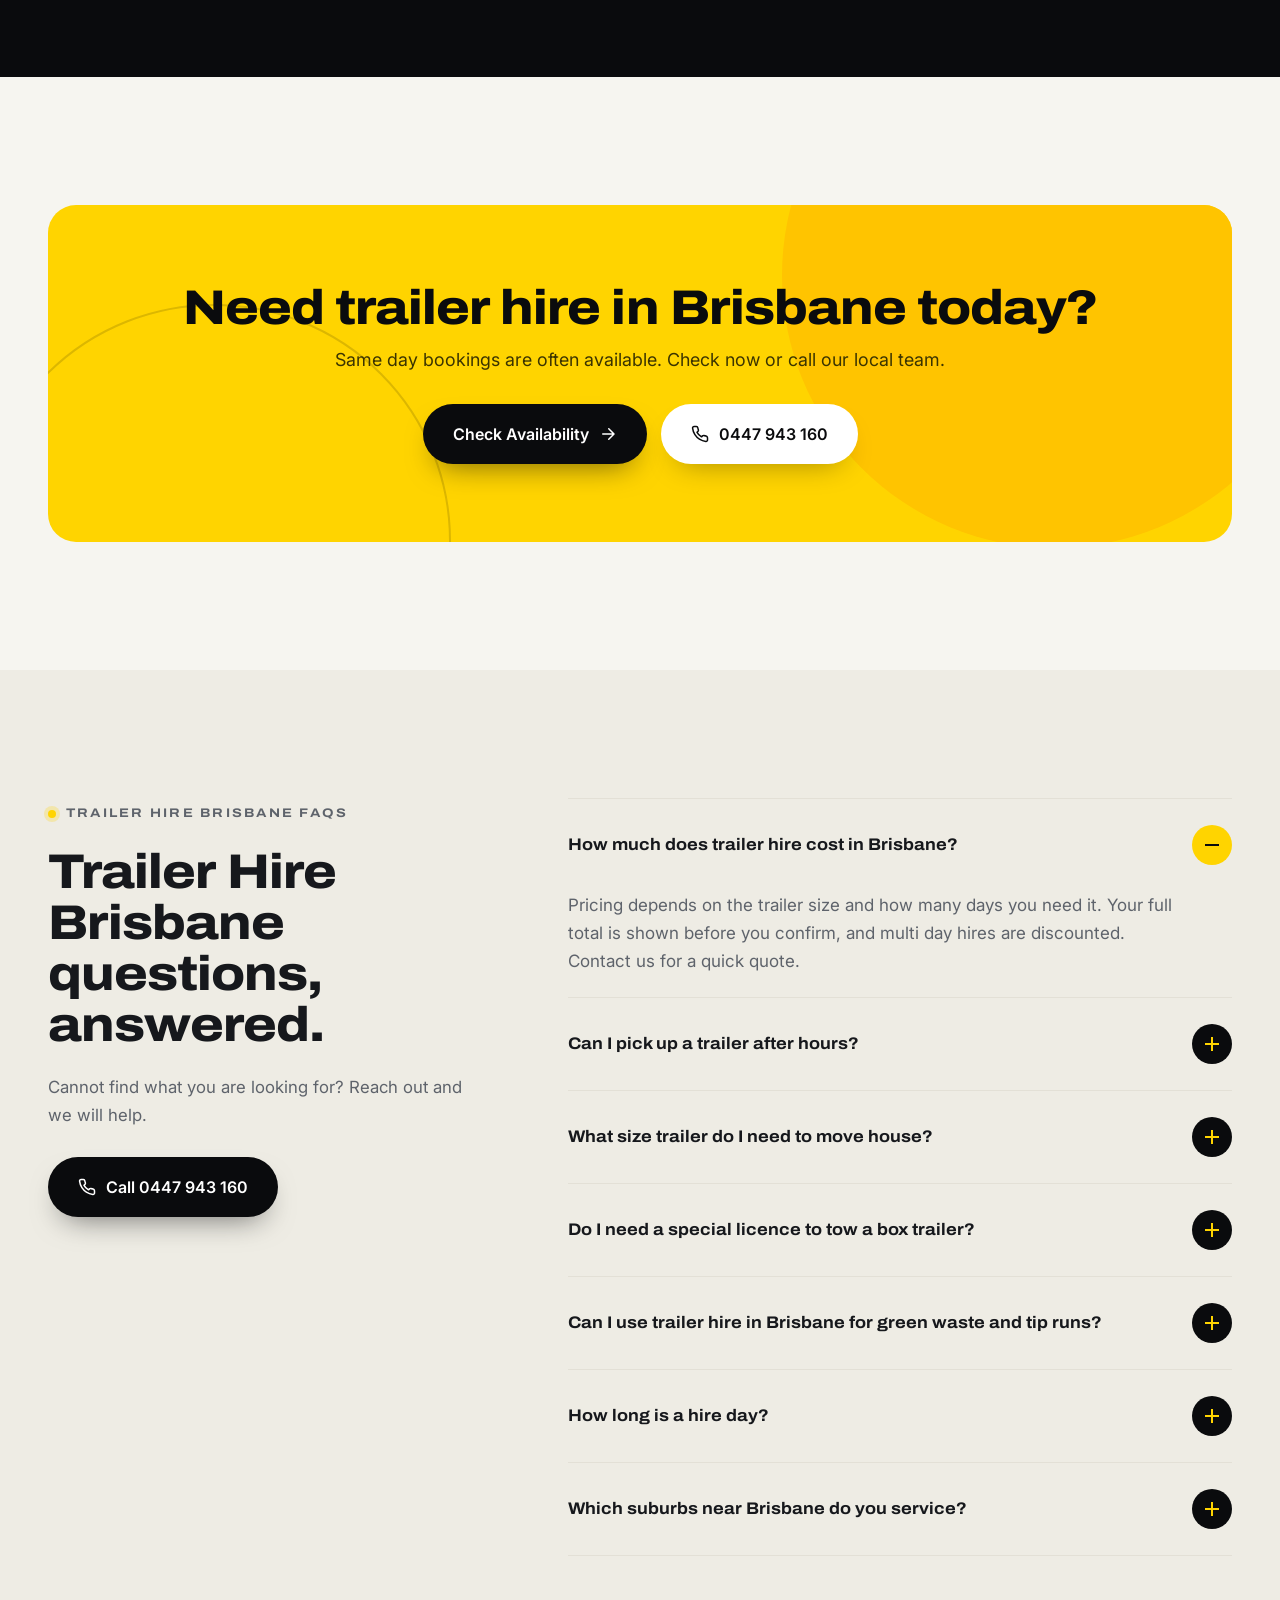
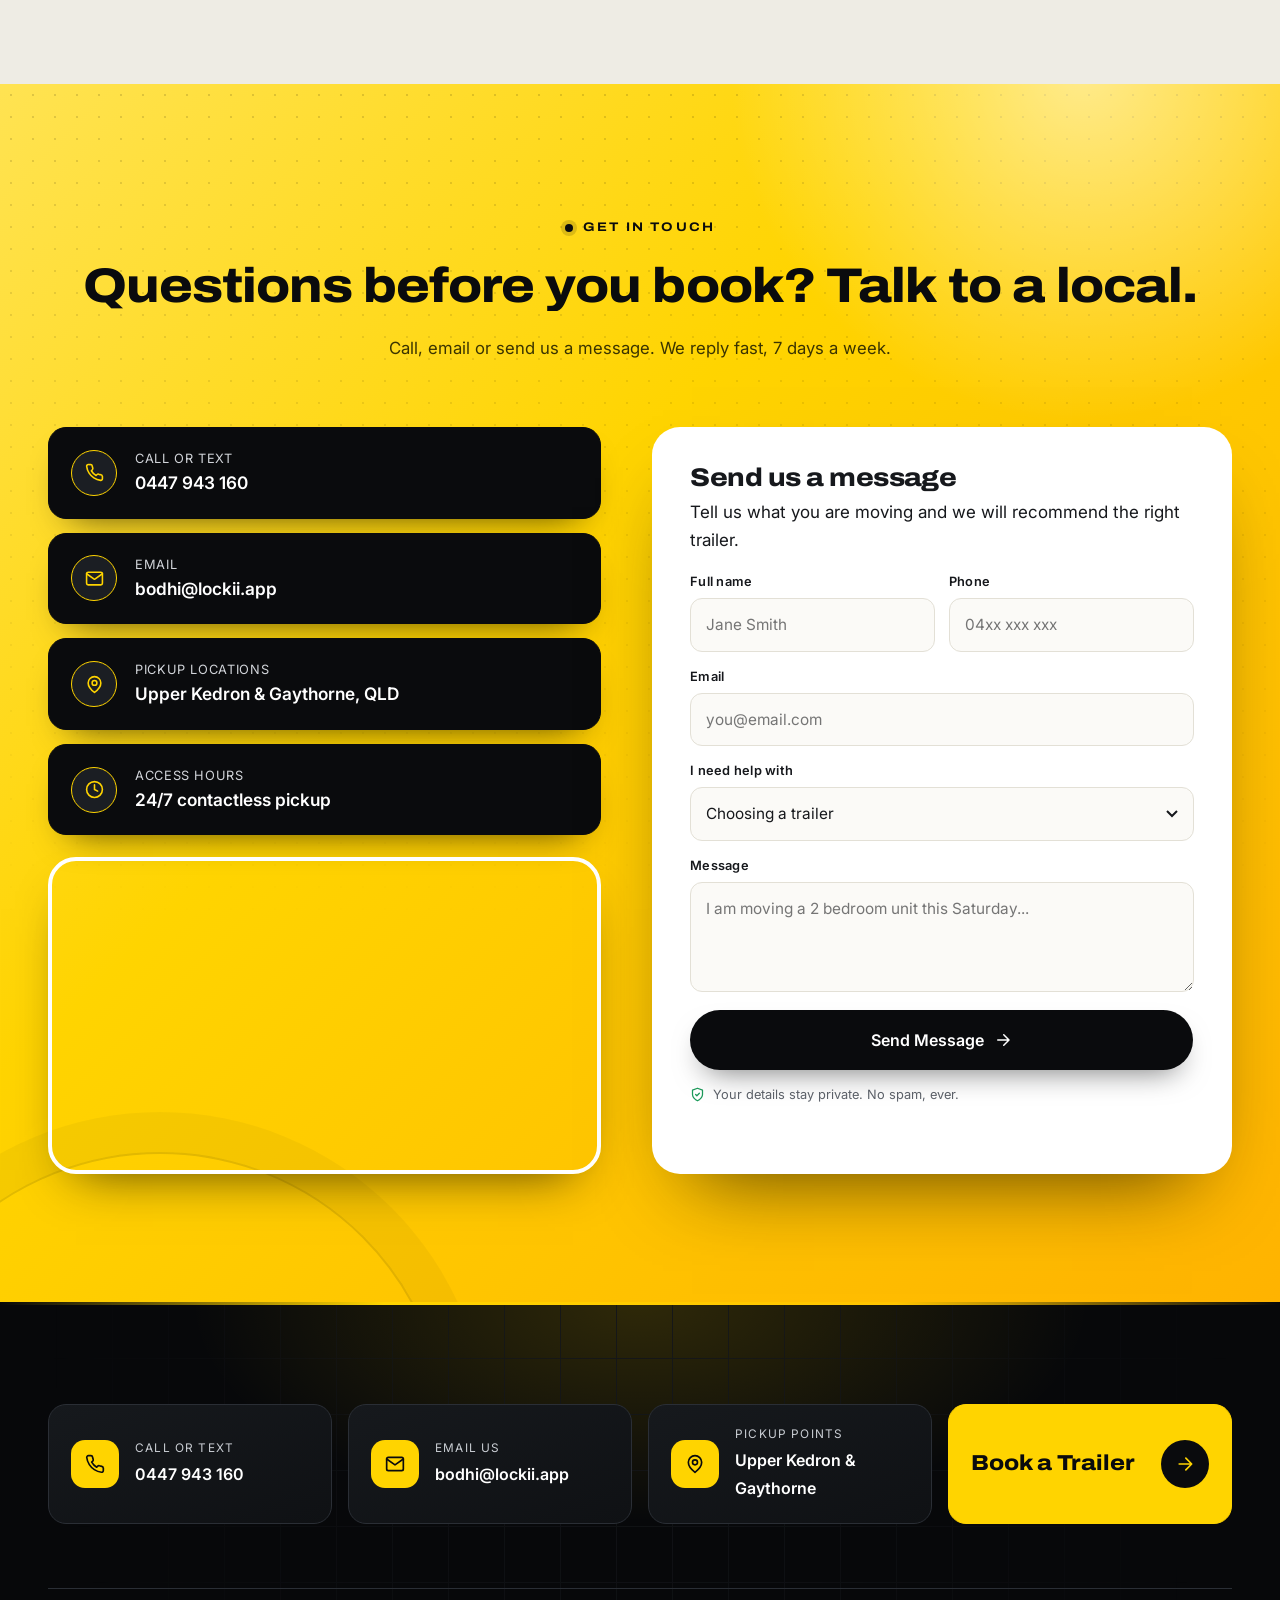
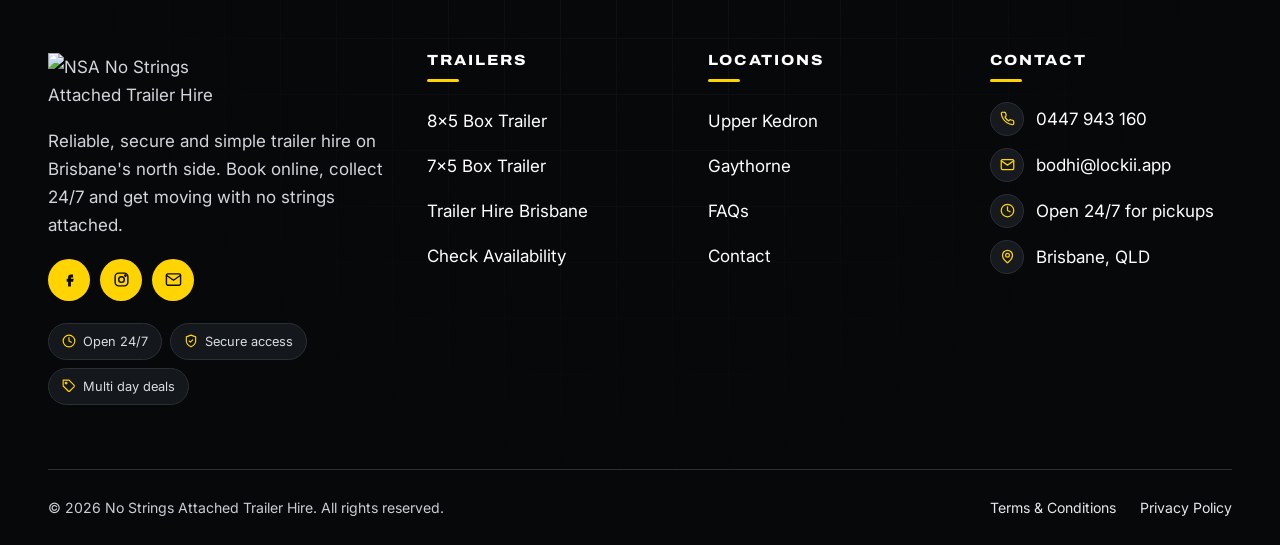
==== commit fd25e33f: "Guide after stats with benefits grid and table of contents" ====
--- a/trailer-hire-brisbane.html
+++ b/trailer-hire-brisbane.html
@@ -13,7 +13,7 @@
 <meta name="theme-color" content="#0A0B0D">
 <link rel="icon" href="https://cdn.lockii.app/f924369c-811d-4f8e-b768-aecd5cfa0ce8.png?class=md">
 <link rel="preconnect" href="https://fonts.googleapis.com"><link rel="preconnect" href="https://fonts.gstatic.com" crossorigin><link href="https://fonts.googleapis.com/css2?family=Archivo:wdth,wght@62..125,400..900&family=Inter:wght@400;500;600;700&display=swap" rel="stylesheet">
-<link rel="stylesheet" href="nsa.css?v=d095c38e">
+<link rel="stylesheet" href="nsa.css?v=0dbc30db">
 <script type="application/ld+json">{"@context": "https://schema.org", "@type": "LocalBusiness", "name": "No Strings Attached Trailer Hire", "url": "https://www.nsatrailers.com.au/", "telephone": "+61447943160", "email": "bodhi@lockii.app", "image": "https://cdn.lockii.app/f924369c-811d-4f8e-b768-aecd5cfa0ce8.png?class=md", "areaServed": ["Upper Kedron", "Gaythorne", "Brisbane"], "address": {"@type": "PostalAddress", "addressLocality": "Brisbane", "addressRegion": "QLD", "addressCountry": "AU"}, "openingHours": "Mo-Su 00:00-23:59"}</script>
 <script type="application/ld+json">{"@context": "https://schema.org", "@type": "FAQPage", "mainEntity": [{"@type": "Question", "name": "How much does trailer hire cost in Brisbane?", "acceptedAnswer": {"@type": "Answer", "text": "Pricing depends on the trailer size and how many days you need it. Your full total is shown before you confirm, and multi day hires are discounted. Contact us for a quick quote."}}, {"@type": "Question", "name": "Can I pick up a trailer after hours?", "acceptedAnswer": {"@type": "Answer", "text": "Yes. Both our Upper Kedron and Gaythorne locations offer 24/7 contactless pickup and return using secure access details sent when you book."}}, {"@type": "Question", "name": "What size trailer do I need to move house?", "acceptedAnswer": {"@type": "Answer", "text": "For most house and unit moves the 8x5 caged box trailer is the best choice. For smaller loads, tip runs and DIY supplies the 7x5 is easier to tow and manoeuvre."}}, {"@type": "Question", "name": "Do I need a special licence to tow a box trailer?", "acceptedAnswer": {"@type": "Answer", "text": "A standard Queensland car licence (class C) generally covers towing a light box trailer, provided your vehicle has a suitable tow bar and is rated to tow the load."}}, {"@type": "Question", "name": "Can I use trailer hire in Brisbane for green waste and tip runs?", "acceptedAnswer": {"@type": "Answer", "text": "Absolutely. Our galvanised trailers are ideal for green waste, hard rubbish and tip runs. Please make sure loads are secured and covered when required."}}, {"@type": "Question", "name": "How long is a hire day?", "acceptedAnswer": {"@type": "Answer", "text": "Each hire day is a full 24 hours from your pickup time, so you are not rushing to return before closing time."}}, {"@type": "Question", "name": "Which suburbs near Brisbane do you service?", "acceptedAnswer": {"@type": "Answer", "text": "We are based in Upper Kedron and Gaythorne and regularly help customers from Upper Kedron, Gaythorne, Ferny Grove, The Gap, Keperra, Mitchelton, Enoggera and Arana Hills and surrounding suburbs."}}]}</script>
 </head>
@@ -182,6 +182,122 @@
   </div>
 </section>
 
+<!-- GUIDE (read more / read less) -->
+<section class="section section--paper2 guide-section" id="guide">
+  <div class="container">
+    <div class="section-head center">
+      <span class="eyebrow reveal">Trailer Hire Guide</span>
+      <h2 class="guide-title reveal">Everything you need to know about <span class="marker">Trailer Hire Brisbane</span></h2>
+      <p class="lead reveal">Book, load and tow with confidence. Here is what Brisbane locals ask us most.</p>
+    </div>
+    <div class="gbenefits">
+      <div class="gbenefit reveal" style="transition-delay:0.00s"><span class="gbenefit__icon"><svg viewBox="0 0 24 24" fill="none" stroke="currentColor" stroke-width="2" stroke-linecap="round" stroke-linejoin="round" aria-hidden="true"><circle cx="12" cy="12" r="10"/><path d="M12 6v6l4 2"/></svg></span><p>24/7 contactless pickup and return</p></div>
+      <div class="gbenefit reveal" style="transition-delay:0.08s"><span class="gbenefit__icon"><svg viewBox="0 0 24 24" fill="none" stroke="currentColor" stroke-width="2" stroke-linecap="round" stroke-linejoin="round" aria-hidden="true"><path d="M12 22s8-4 8-10V5l-8-3-8 3v7c0 6 8 10 8 10z"/><path d="m9 12 2 2 4-4"/></svg></span><p>Galvanised, caged trailers checked before every hire</p></div>
+      <div class="gbenefit reveal" style="transition-delay:0.16s"><span class="gbenefit__icon"><svg viewBox="0 0 24 24" fill="none" stroke="currentColor" stroke-width="2" stroke-linecap="round" stroke-linejoin="round" aria-hidden="true"><path d="M20.6 13.4 13.4 20.6a2 2 0 0 1-2.8 0L2 12V2h10l8.6 8.6a2 2 0 0 1 0 2.8z"/><circle cx="7" cy="7" r="1.5"/></svg></span><p>Your full total shown before you book</p></div>
+      <div class="gbenefit reveal" style="transition-delay:0.00s"><span class="gbenefit__icon"><svg viewBox="0 0 24 24" fill="none" stroke="currentColor" stroke-width="2" stroke-linecap="round" stroke-linejoin="round" aria-hidden="true"><rect x="3" y="4" width="18" height="18" rx="2"/><path d="M16 2v4M8 2v4M3 10h18"/></svg></span><p>Discounts on multi day hires</p></div>
+      <div class="gbenefit reveal" style="transition-delay:0.08s"><span class="gbenefit__icon"><svg viewBox="0 0 24 24" fill="none" stroke="currentColor" stroke-width="2" stroke-linecap="round" stroke-linejoin="round" aria-hidden="true"><path d="M20 10c0 6-8 12-8 12s-8-6-8-12a8 8 0 0 1 16 0z"/><circle cx="12" cy="10" r="3"/></svg></span><p>Two pickup points in Upper Kedron and Gaythorne</p></div>
+      <div class="gbenefit reveal" style="transition-delay:0.16s"><span class="gbenefit__icon"><svg viewBox="0 0 24 24" fill="none" stroke="currentColor" stroke-width="2" stroke-linecap="round" stroke-linejoin="round" aria-hidden="true"><path d="M22 16.9v3a2 2 0 0 1-2.2 2 19.8 19.8 0 0 1-8.6-3.1 19.5 19.5 0 0 1-6-6A19.8 19.8 0 0 1 2.1 4.2 2 2 0 0 1 4.1 2h3a2 2 0 0 1 2 1.7c.1.9.4 1.8.7 2.7a2 2 0 0 1-.5 2.1L8 9.8a16 16 0 0 0 6 6l1.3-1.3a2 2 0 0 1 2.1-.4c.9.3 1.8.6 2.7.7a2 2 0 0 1 1.7 2z"/></svg></span><p>Friendly local support by phone, text or email</p></div>
+    </div>
+    <div class="guide reveal">
+      <nav class="guide__toc" aria-label="In this guide">
+        <small>In this guide</small>
+        <ol>
+            <li><a href="#guide-1"><span>01</span>Trailer vs van or ute</a></li>
+            <li><a href="#guide-2"><span>02</span>Choosing a size</a></li>
+            <li><a href="#guide-3"><span>03</span>What you can carry</a></li>
+            <li><a href="#guide-4"><span>04</span>How to book</a></li>
+            <li><a href="#guide-5"><span>05</span>Before you tow</a></li>
+            <li><a href="#guide-6"><span>06</span>Loading tips</a></li>
+            <li><a href="#guide-7"><span>07</span>Pricing</a></li>
+            <li><a href="#guide-8"><span>08</span>Local trailer hire</a></li>
+        </ol>
+      </nav>
+      <div class="guide__main">
+        <div class="guide__body" id="guide-body">
+          <p>Finding reliable trailer hire in Brisbane should be quick and simple. No Strings Attached gives Brisbane locals secure, galvanised box trailers they can book online and collect 24/7 from Upper Kedron or Gaythorne, without queues, counters or paperwork.</p>
+          <p>Before you book, it helps to know the answers to a few common questions:</p>
+          <ul>
+            <li>Which trailer size suits my job?</li>
+            <li>What can I safely carry?</li>
+            <li>How do I collect and return the trailer?</li>
+            <li>How is trailer hire in Brisbane priced?</li>
+            <li>What should I check before I tow?</li>
+          </ul>
+          <p class="guide__strong">This guide covers everything you need to hire, load and tow with confidence.</p>
+
+          <h3 id="guide-1">Why choose trailer hire in Brisbane over a van or ute?</h3>
+          <p>For most moves, tip runs and weekend projects, a box trailer is the most affordable way to carry bulky items. You keep driving your own car, there is no extra driver to book, and you only pay for the days you need.</p>
+          <ul>
+            <li>Use your own car and tow bar</li>
+            <li>No extra driver or delivery fee</li>
+            <li>Collect and return any time, day or night</li>
+            <li>Discounted rates for multi day hires</li>
+          </ul>
+          <p class="guide__strong">A trailer gives you the space of a ute with the flexibility of your own schedule.</p>
+
+          <h3 id="guide-2">Choose the right trailer size</h3>
+          <p>NSA offers two galvanised, caged box trailers so you can match the trailer to the job.</p>
+          <ul>
+            <li><b>8x5 caged box trailer:</b> best for house and unit moves, large furniture, whitegoods and big green waste clean ups</li>
+            <li><b>7x5 caged box trailer:</b> ideal for tip runs, small moves, DIY supplies and weekend jobs</li>
+            <li><b>Not sure?</b> Call 0447 943 160 and tell us what you are moving</li>
+          </ul>
+
+          <h3 id="guide-3">What you can carry</h3>
+          <p>Our trailers handle a wide range of everyday loads around Brisbane, including:</p>
+          <ul>
+            <li>Sofas, beds, mattresses, tables and boxes</li>
+            <li>Fridges, washing machines and other whitegoods</li>
+            <li>Garden waste, branches, mulch, soil and turf</li>
+            <li>Timber, pavers and renovation materials</li>
+            <li>Camping gear, bikes and extra luggage</li>
+          </ul>
+
+          <h3 id="guide-4">How to book trailer hire in Brisbane</h3>
+          <p>Booking takes a few minutes. Choose your trailer, select Upper Kedron or Gaythorne as your pickup point, then pick your dates. You will see your total before you confirm, and you receive secure access details to collect whenever it suits you.</p>
+          <ul>
+            <li>Pick your trailer and dates online</li>
+            <li>Confirm your booking and total</li>
+            <li>Unlock and collect with secure access</li>
+            <li>Return to the same location when you are done</li>
+          </ul>
+
+          <h3 id="guide-5">Before you tow</h3>
+          <ul>
+            <li>Make sure your vehicle has a suitable tow bar and compatible trailer plug</li>
+            <li>Check your vehicle's towing capacity in the owner's manual</li>
+            <li>Confirm the coupling is locked, the safety chain is attached and the lights work</li>
+            <li>Allow extra braking distance and take corners wider than usual</li>
+          </ul>
+
+          <h3 id="guide-6">Loading tips for a safe trip</h3>
+          <ul>
+            <li>Place the heaviest items low and slightly forward of the axle</li>
+            <li>Spread the weight evenly from side to side</li>
+            <li>Restrain every item with ratchet straps or rope</li>
+            <li>Cover and secure loose loads such as green waste, soil and mulch</li>
+          </ul>
+
+          <h3 id="guide-7">How much does trailer hire cost in Brisbane?</h3>
+          <p>Your price depends on the trailer size and how long you need it. Each hire day is a full 24 hours, and multi day hires are discounted, so a weekend job often costs less per day than a single day hire.</p>
+          <p class="guide__strong">Your full total is always shown upfront before you confirm.</p>
+
+          <h3 id="guide-8">Local trailer hire in Brisbane</h3>
+          <p>With pickup points in Upper Kedron and Gaythorne, NSA is close to Brisbane and nearby suburbs such as Upper Kedron, Gaythorne, Ferny Grove, The Gap, Keperra, Mitchelton, Enoggera and Arana Hills. Book online, collect when it suits you and get moving with no strings attached.</p>
+        </div>
+        <div class="guide__fade" aria-hidden="true"></div>
+        <div class="guide__actions">
+          <button class="guide__toggle" type="button" aria-expanded="false" aria-controls="guide-body"><span class="guide__label">Read more</span> <span class="guide__chev"><svg viewBox="0 0 24 24" fill="none" stroke="currentColor" stroke-width="2" stroke-linecap="round" stroke-linejoin="round" aria-hidden="true"><path d="M6 9l6 6 6-6"/></svg></span></button>
+        </div>
+      </div>
+      <div class="guide__cta">
+        <div><small>Best for</small><p>Brisbane locals moving house, clearing out junk or tackling weekend projects.</p></div>
+        <a class="btn btn--brand" href="#quote">Book a Trailer <svg viewBox="0 0 24 24" fill="none" stroke="currentColor" stroke-width="2" stroke-linecap="round" stroke-linejoin="round" aria-hidden="true"><path d="M5 12h14M13 5l7 7-7 7"/></svg></a>
+      </div>
+    </div>
+  </div>
+</section>
+
 <!-- INTRO / SEO COPY -->
 <section class="section">
   <div class="container">
@@ -313,110 +429,6 @@
       <div class="step" style="--d:0.0s"><span class="step__num">01</span><span class="step__icon"><svg viewBox="0 0 24 24" fill="none" stroke="currentColor" stroke-width="2" stroke-linecap="round" stroke-linejoin="round" aria-hidden="true"><rect x="3" y="4" width="18" height="18" rx="2"/><path d="M16 2v4M8 2v4M3 10h18"/></svg></span><h3>Book online</h3><p>Choose your trailer, location and dates, then confirm your booking.</p></div>
       <div class="step" style="--d:0.9s"><span class="step__num">02</span><span class="step__icon"><svg viewBox="0 0 24 24" fill="none" stroke="currentColor" stroke-width="2" stroke-linecap="round" stroke-linejoin="round" aria-hidden="true"><circle cx="7.5" cy="15.5" r="5.5"/><path d="m21 2-9.6 9.6M15.5 7.5l3 3L22 7l-3-3"/></svg></span><h3>Unlock and tow</h3><p>Use your secure access details to collect your trailer any time.</p></div>
       <div class="step" style="--d:1.8s"><span class="step__num">03</span><span class="step__icon"><svg viewBox="0 0 24 24" fill="none" stroke="currentColor" stroke-width="2" stroke-linecap="round" stroke-linejoin="round" aria-hidden="true"><path d="M2 7h14v8H2zM16 13h6"/><circle cx="7" cy="17" r="2"/><path d="M2 15h3M9 15h7"/></svg></span><h3>Return with ease</h3><p>Drop it back at the same location when your hire period ends.</p></div>
-    </div>
-  </div>
-</section>
-
-<!-- GUIDE (read more / read less) -->
-<section class="section section--dark guide-section" id="guide">
-  <div class="container">
-    <div class="section-head center">
-      <span class="eyebrow reveal">Trailer Hire Guide</span>
-      <h2 class="guide-title reveal">Get moving sooner with <span class="outline-fill">Trailer Hire Brisbane</span></h2>
-    </div>
-    <div class="guide-layout">
-      <div class="guide">
-        <div class="guide__body" id="guide-body">
-          <p>Finding reliable trailer hire in Brisbane should be quick and simple. No Strings Attached gives Brisbane locals secure, galvanised box trailers they can book online and collect 24/7 from Upper Kedron or Gaythorne, without queues, counters or paperwork.</p>
-          <p>Before you book, it helps to know the answers to a few common questions:</p>
-          <ul>
-            <li>Which trailer size suits my job?</li>
-            <li>What can I safely carry?</li>
-            <li>How do I collect and return the trailer?</li>
-            <li>How is trailer hire in Brisbane priced?</li>
-            <li>What should I check before I tow?</li>
-          </ul>
-          <p class="guide__strong">This guide covers everything you need to hire, load and tow with confidence.</p>
-
-          <h3>Why choose trailer hire in Brisbane over a van or ute?</h3>
-          <p>For most moves, tip runs and weekend projects, a box trailer is the most affordable way to carry bulky items. You keep driving your own car, there is no extra driver to book, and you only pay for the days you need.</p>
-          <ul>
-            <li>Use your own car and tow bar</li>
-            <li>No extra driver or delivery fee</li>
-            <li>Collect and return any time, day or night</li>
-            <li>Discounted rates for multi day hires</li>
-          </ul>
-          <p class="guide__strong">A trailer gives you the space of a ute with the flexibility of your own schedule.</p>
-
-          <h3>Choose the right trailer size</h3>
-          <p>NSA offers two galvanised, caged box trailers so you can match the trailer to the job.</p>
-          <ul>
-            <li><b>8x5 caged box trailer:</b> best for house and unit moves, large furniture, whitegoods and big green waste clean ups</li>
-            <li><b>7x5 caged box trailer:</b> ideal for tip runs, small moves, DIY supplies and weekend jobs</li>
-            <li><b>Not sure?</b> Call 0447 943 160 and tell us what you are moving</li>
-          </ul>
-
-          <h3>What you can carry</h3>
-          <p>Our trailers handle a wide range of everyday loads around Brisbane, including:</p>
-          <ul>
-            <li>Sofas, beds, mattresses, tables and boxes</li>
-            <li>Fridges, washing machines and other whitegoods</li>
-            <li>Garden waste, branches, mulch, soil and turf</li>
-            <li>Timber, pavers and renovation materials</li>
-            <li>Camping gear, bikes and extra luggage</li>
-          </ul>
-
-          <h3>How to book trailer hire in Brisbane</h3>
-          <p>Booking takes a few minutes. Choose your trailer, select Upper Kedron or Gaythorne as your pickup point, then pick your dates. You will see your total before you confirm, and you receive secure access details to collect whenever it suits you.</p>
-          <ul>
-            <li>Pick your trailer and dates online</li>
-            <li>Confirm your booking and total</li>
-            <li>Unlock and collect with secure access</li>
-            <li>Return to the same location when you are done</li>
-          </ul>
-
-          <h3>Before you tow</h3>
-          <ul>
-            <li>Make sure your vehicle has a suitable tow bar and compatible trailer plug</li>
-            <li>Check your vehicle's towing capacity in the owner's manual</li>
-            <li>Confirm the coupling is locked, the safety chain is attached and the lights work</li>
-            <li>Allow extra braking distance and take corners wider than usual</li>
-          </ul>
-
-          <h3>Loading tips for a safe trip</h3>
-          <ul>
-            <li>Place the heaviest items low and slightly forward of the axle</li>
-            <li>Spread the weight evenly from side to side</li>
-            <li>Restrain every item with ratchet straps or rope</li>
-            <li>Cover and secure loose loads such as green waste, soil and mulch</li>
-          </ul>
-
-          <h3>How much does trailer hire cost in Brisbane?</h3>
-          <p>Your price depends on the trailer size and how long you need it. Each hire day is a full 24 hours, and multi day hires are discounted, so a weekend job often costs less per day than a single day hire.</p>
-          <p class="guide__strong">Your full total is always shown upfront before you confirm.</p>
-
-          <h3>Local trailer hire in Brisbane</h3>
-          <p>With pickup points in Upper Kedron and Gaythorne, NSA is close to Brisbane and nearby suburbs such as Upper Kedron, Gaythorne, Ferny Grove, The Gap, Keperra, Mitchelton, Enoggera and Arana Hills. Book online, collect when it suits you and get moving with no strings attached.</p>
-        </div>
-        <div class="guide__fade" aria-hidden="true"></div>
-        <div class="guide__actions">
-          <button class="guide__toggle" type="button" aria-expanded="false" aria-controls="guide-body"><span class="guide__label">Read more</span> <span class="guide__chev"><svg viewBox="0 0 24 24" fill="none" stroke="currentColor" stroke-width="2" stroke-linecap="round" stroke-linejoin="round" aria-hidden="true"><path d="M6 9l6 6 6-6"/></svg></span></button>
-        </div>
-      </div>
-      <aside class="benefits reveal">
-        <span class="benefits__pill"><i></i>What You Get</span>
-        <h3 class="benefits__title">Benefits</h3>
-        <ul class="benefits__list">
-            <li class="reveal" style="transition-delay:0.0s"><span class="check"><svg viewBox="0 0 24 24" fill="none" stroke="currentColor" stroke-width="2" stroke-linecap="round" stroke-linejoin="round" aria-hidden="true"><path d="M20 6 9 17l-5-5"/></svg></span><span>24/7 contactless pickup and return</span></li>
-            <li class="reveal" style="transition-delay:0.08s"><span class="check"><svg viewBox="0 0 24 24" fill="none" stroke="currentColor" stroke-width="2" stroke-linecap="round" stroke-linejoin="round" aria-hidden="true"><path d="M20 6 9 17l-5-5"/></svg></span><span>Galvanised, caged trailers checked before every hire</span></li>
-            <li class="reveal" style="transition-delay:0.16s"><span class="check"><svg viewBox="0 0 24 24" fill="none" stroke="currentColor" stroke-width="2" stroke-linecap="round" stroke-linejoin="round" aria-hidden="true"><path d="M20 6 9 17l-5-5"/></svg></span><span>Your full total shown before you book</span></li>
-            <li class="reveal" style="transition-delay:0.24s"><span class="check"><svg viewBox="0 0 24 24" fill="none" stroke="currentColor" stroke-width="2" stroke-linecap="round" stroke-linejoin="round" aria-hidden="true"><path d="M20 6 9 17l-5-5"/></svg></span><span>Discounts on multi day hires</span></li>
-            <li class="reveal" style="transition-delay:0.32s"><span class="check"><svg viewBox="0 0 24 24" fill="none" stroke="currentColor" stroke-width="2" stroke-linecap="round" stroke-linejoin="round" aria-hidden="true"><path d="M20 6 9 17l-5-5"/></svg></span><span>Two pickup points in Upper Kedron and Gaythorne</span></li>
-            <li class="reveal" style="transition-delay:0.4s"><span class="check"><svg viewBox="0 0 24 24" fill="none" stroke="currentColor" stroke-width="2" stroke-linecap="round" stroke-linejoin="round" aria-hidden="true"><path d="M20 6 9 17l-5-5"/></svg></span><span>Friendly local support by phone, text or email</span></li>
-        </ul>
-        <div class="benefits__best"><small>Best for:</small><p>Brisbane locals moving house, clearing out junk or tackling weekend projects who want a trailer without the hassle.</p></div>
-        <a class="btn btn--brand btn--block" href="#quote">Book a Trailer <svg viewBox="0 0 24 24" fill="none" stroke="currentColor" stroke-width="2" stroke-linecap="round" stroke-linejoin="round" aria-hidden="true"><path d="M5 12h14M13 5l7 7-7 7"/></svg></a>
-      </aside>
     </div>
   </div>
 </section>
@@ -562,6 +574,6 @@
   <span class="to-top__arrow"><svg viewBox="0 0 24 24" fill="none" stroke="currentColor" stroke-width="2" stroke-linecap="round" stroke-linejoin="round" aria-hidden="true"><path d="M12 19V5M5 12l7-7 7 7"/></svg></span>
 </button>
 
-<script src="nsa.js?v=d095c38e" defer></script>
+<script src="nsa.js?v=0dbc30db" defer></script>
 </body>
 </html>
--- a/nsa.css
+++ b/nsa.css
@@ -770,49 +770,65 @@
 .socials a,.socials a[aria-label="Facebook"],.socials a[aria-label="Instagram"],.socials a[aria-label="Email"]{background:var(--brand);color:var(--ink)}
 .socials a:hover,.socials a[aria-label="Facebook"]:hover,.socials a[aria-label="Instagram"]:hover,.socials a[aria-label="Email"]:hover{background:var(--white);color:var(--ink)}
 
-/* ===== SEO guide: long article with Read more + sticky benefits card ===== */
-.guide-section{background:radial-gradient(ellipse at 80% 0%,rgba(255,212,0,.08),transparent 55%),var(--ink)}
-.guide-title{font-size:clamp(2.2rem,4.6vw,4.6rem);text-transform:uppercase;font-stretch:118%;line-height:1.02;color:var(--white)}
-.outline-fill{display:inline;color:transparent;-webkit-text-stroke:1.5px var(--brand);background:linear-gradient(90deg,var(--brand),var(--brand)) no-repeat 0 0/0% 100%;-webkit-background-clip:text;background-clip:text;transition:background-size 1.8s var(--ease) .3s}
-.guide-title.is-in .outline-fill{background-size:100% 100%}
-.guide-layout{display:grid;grid-template-columns:minmax(0,1.45fr) minmax(0,.9fr);gap:clamp(30px,5vw,80px);align-items:start}
-.guide{position:relative;color:#DADDE2}
-.guide__body{--collapsed:620px;max-height:var(--collapsed);overflow:hidden;transition:max-height .8s var(--ease)}
-.guide__body p{color:#D2D5DA;font-size:1.04rem;margin:0 0 18px}
-.guide__body h3{font-family:var(--font-body);font-stretch:100%;text-transform:uppercase;letter-spacing:.01em;font-size:1.08rem;font-weight:800;color:var(--white);margin:36px 0 14px}
-.guide__body ul{list-style:none;margin:0 0 20px;padding:0;display:grid;gap:10px}
-.guide__body li{position:relative;padding-left:22px;color:#E6E8EB}
-.guide__body li::before{content:"";position:absolute;left:2px;top:.62em;width:7px;height:7px;border-radius:50%;background:var(--brand)}
-.guide__body li b{color:var(--white)}
-.guide__strong{color:var(--white)!important;font-weight:700}
-.guide__fade{position:absolute;left:0;right:0;bottom:72px;height:200px;pointer-events:none;background:linear-gradient(180deg,rgba(10,11,13,0),var(--ink) 88%);transition:opacity .5s}
+/* ===== SEO guide: benefits grid + table of contents + collapsible article ===== */
+.guide-title{font-size:clamp(2rem,4vw,3.8rem)}
+.marker{position:relative;white-space:normal;background:linear-gradient(transparent 62%,var(--brand) 62%,var(--brand) 92%,transparent 92%) no-repeat 0 0/0% 100%;transition:background-size 1.4s var(--ease) .3s;padding:0 .1em}
+.guide-title.is-in .marker{background-size:100% 100%}
+.gbenefits{display:grid;grid-template-columns:repeat(3,1fr);gap:14px;margin-bottom:clamp(26px,3vw,40px)}
+.gbenefit{display:flex;align-items:center;gap:14px;background:var(--white);border:1px solid var(--line);border-radius:var(--radius);padding:16px 18px;transition:transform .45s var(--ease),box-shadow .45s,border-color .4s}
+.gbenefit:hover{transform:translateY(-4px);border-color:var(--brand);box-shadow:var(--shadow)}
+.gbenefit p{margin:0;font-weight:600;color:var(--ink);font-size:.96rem;line-height:1.4}
+.gbenefit__icon{width:44px;height:44px;flex:none;border-radius:12px;background:var(--ink);color:var(--brand);display:grid;place-items:center}
+.gbenefit__icon svg{width:20px;height:20px}
+.guide{position:relative;display:grid;grid-template-columns:260px minmax(0,1fr);gap:clamp(24px,4vw,60px);background:var(--white);border:1px solid var(--line);border-radius:var(--radius-lg);padding:clamp(24px,3.5vw,50px);box-shadow:0 30px 70px -45px rgba(10,11,13,.35);scroll-margin-top:130px}
+.guide__toc{position:sticky;top:130px;align-self:start;background:var(--ink);color:var(--white);border-radius:var(--radius);padding:22px 18px}
+.guide__toc small{display:block;color:var(--brand);font-weight:800;font-size:.72rem;letter-spacing:.14em;text-transform:uppercase;margin:0 0 12px 6px}
+.guide__toc ol{list-style:none;margin:0;padding:0;display:grid;gap:2px}
+.guide__toc a{display:flex;gap:12px;align-items:baseline;padding:9px 8px;border-radius:10px;font-size:.92rem;font-weight:500;color:#E4E6EA;transition:background .3s,color .3s,transform .3s var(--ease)}
+.guide__toc a span{font-family:var(--font-head);font-weight:800;font-size:.78rem;color:var(--brand)}
+.guide__toc a:hover,.guide__toc a.is-active{background:var(--brand);color:var(--ink);transform:translateX(4px)}
+.guide__toc a:hover span,.guide__toc a.is-active span{color:var(--ink)}
+.guide__main{position:relative;min-width:0}
+.guide__body{--collapsed:520px;max-height:var(--collapsed);overflow:hidden;transition:max-height .8s var(--ease)}
+.guide__body > p:first-child{font-size:1.14rem;color:var(--ink);font-weight:500}
+.guide__body p{color:var(--muted);margin:0 0 16px}
+.guide__body h3{font-size:clamp(1.25rem,1.6vw,1.55rem);color:var(--ink);margin:34px 0 12px;padding-top:24px;border-top:1px solid var(--line);scroll-margin-top:130px}
+.guide__body ul{list-style:none;margin:0 0 18px;padding:0;display:grid;grid-template-columns:1fr 1fr;gap:10px 18px}
+.guide__body li{position:relative;padding:12px 14px 12px 40px;background:var(--paper);border-radius:12px;color:var(--text);font-size:.95rem;line-height:1.45}
+.guide__body li::before{content:"";position:absolute;left:14px;top:15px;width:16px;height:16px;border-radius:50%;background:var(--brand) url("data:image/svg+xml,%3Csvg xmlns='http://www.w3.org/2000/svg' viewBox='0 0 24 24' fill='none' stroke='%230A0B0D' stroke-width='3.5' stroke-linecap='round' stroke-linejoin='round'%3E%3Cpath d='M20 6 9 17l-5-5'/%3E%3C/svg%3E") center/10px no-repeat}
+.guide__body li b{color:var(--ink)}
+.guide__strong{color:var(--ink)!important;font-weight:700;border-left:4px solid var(--brand);padding-left:14px}
+.guide__fade{position:absolute;left:0;right:0;bottom:72px;height:180px;pointer-events:none;background:linear-gradient(180deg,rgba(255,255,255,0),var(--white) 88%);transition:opacity .5s}
 .guide.is-open .guide__fade{opacity:0}
-.guide__actions{padding-top:22px}
-.guide__toggle{display:inline-flex;align-items:center;gap:10px;padding:13px 24px;border-radius:999px;background:#1A1608;border:1.5px solid rgba(255,212,0,.55);color:var(--brand);font-weight:700;font-size:1rem;cursor:pointer;transition:background .35s,color .35s,transform .35s var(--ease),box-shadow .35s}
-.guide__toggle svg{width:18px;height:18px}
+.guide__actions{padding-top:20px;text-align:center}
+.guide__toggle{display:inline-flex;align-items:center;gap:10px;padding:14px 28px;border-radius:999px;background:var(--ink);border:0;color:var(--white);font-weight:700;font-size:1rem;cursor:pointer;transition:background .35s,color .35s,transform .35s var(--ease),box-shadow .35s}
+.guide__toggle svg{width:18px;height:18px;color:var(--brand)}
 .guide__toggle:hover{background:var(--brand);color:var(--ink);transform:translateY(-2px);box-shadow:0 14px 30px -12px rgba(255,212,0,.6)}
+.guide__toggle:hover svg{color:var(--ink)}
 .guide__chev{display:inline-grid;transition:transform .45s var(--ease)}
 .guide.is-open .guide__chev{transform:rotate(180deg)}
-.benefits{position:sticky;top:130px;background:linear-gradient(170deg,#1C1A12 0%,#121316 55%,#0E0F12 100%);border:1px solid rgba(255,212,0,.45);border-radius:var(--radius-lg);padding:clamp(26px,3vw,38px);box-shadow:0 40px 80px -40px rgba(255,212,0,.25)}
-.benefits__pill{display:inline-flex;align-items:center;gap:8px;padding:7px 14px;border-radius:999px;background:#221D08;border:1px solid rgba(255,212,0,.35);color:var(--brand);font-size:.74rem;font-weight:700;letter-spacing:.12em;text-transform:uppercase}
-.benefits__pill i{width:7px;height:7px;border-radius:50%;background:var(--brand);box-shadow:0 0 0 3px rgba(255,212,0,.25)}
-.benefits__title{font-size:clamp(2rem,3vw,2.8rem);text-transform:uppercase;font-stretch:120%;color:var(--white);margin:16px 0 18px}
-.benefits__list{list-style:none;margin:0 0 22px;padding:0}
-.benefits__list li{display:flex;gap:14px;align-items:flex-start;padding:14px 0;border-bottom:1px solid #24272D;color:#F0F1F3;font-weight:500}
-.benefits__list li:last-child{border-bottom:0}
-.benefits__list .check{width:30px;height:30px;border-radius:9px;flex:none;box-shadow:0 8px 18px -8px rgba(255,212,0,.7)}
-.benefits__list .check svg{width:15px;height:15px}
-.benefits__best{border:1px dashed rgba(255,212,0,.45);border-radius:var(--radius);padding:16px 18px;margin-bottom:20px;background:#15140F}
-.benefits__best small{display:block;color:var(--brand);font-weight:800;font-size:.74rem;letter-spacing:.12em;text-transform:uppercase;margin-bottom:6px}
-.benefits__best p{margin:0;color:#F0F1F3}
+.guide__cta{grid-column:1/-1;display:flex;align-items:center;justify-content:space-between;gap:20px;flex-wrap:wrap;background:var(--brand);border-radius:var(--radius);padding:20px 24px}
+.guide__cta small{display:block;font-weight:800;font-size:.72rem;letter-spacing:.14em;text-transform:uppercase;color:#4A4100}
+.guide__cta p{margin:0;font-weight:600;color:var(--ink)}
+.guide__cta .btn--brand{background:var(--ink);color:var(--white)}
+.guide__cta .btn--brand::after{background:var(--white)}
+.guide__cta .btn--brand:hover{color:var(--ink)}
+.guide__cta .btn--brand svg{color:var(--brand)}
+.guide__cta .btn--brand:hover svg{color:var(--ink)}
 @media (max-width:1024px){
-  .guide-layout{grid-template-columns:1fr}
-  .benefits{position:static}
+  .gbenefits{grid-template-columns:1fr 1fr}
+  .guide{grid-template-columns:1fr}
+  .guide__toc{position:static}
+  .guide__toc ol{grid-template-columns:1fr 1fr}
+}
+@media (max-width:720px){
+  .gbenefits{grid-template-columns:1fr}
+  .gbenefit{text-align:left}
+  .guide,.guide__body{text-align:left}
+  .guide__toc ol{grid-template-columns:1fr}
+  .guide__body ul{grid-template-columns:1fr}
   .guide__body{--collapsed:560px}
-}
-@media (max-width:720px){
-  .guide,.guide__body{text-align:left}
-  .guide__actions{text-align:center}
+  .guide__cta{flex-direction:column;align-items:stretch;text-align:center}
 }
 /* Rental card badge sits above the title, no text on images */
 .fleet-card__body .fleet-card__chip{position:static;display:inline-block;align-self:center;width:max-content;transform:none;margin:0 0 14px;left:auto!important}
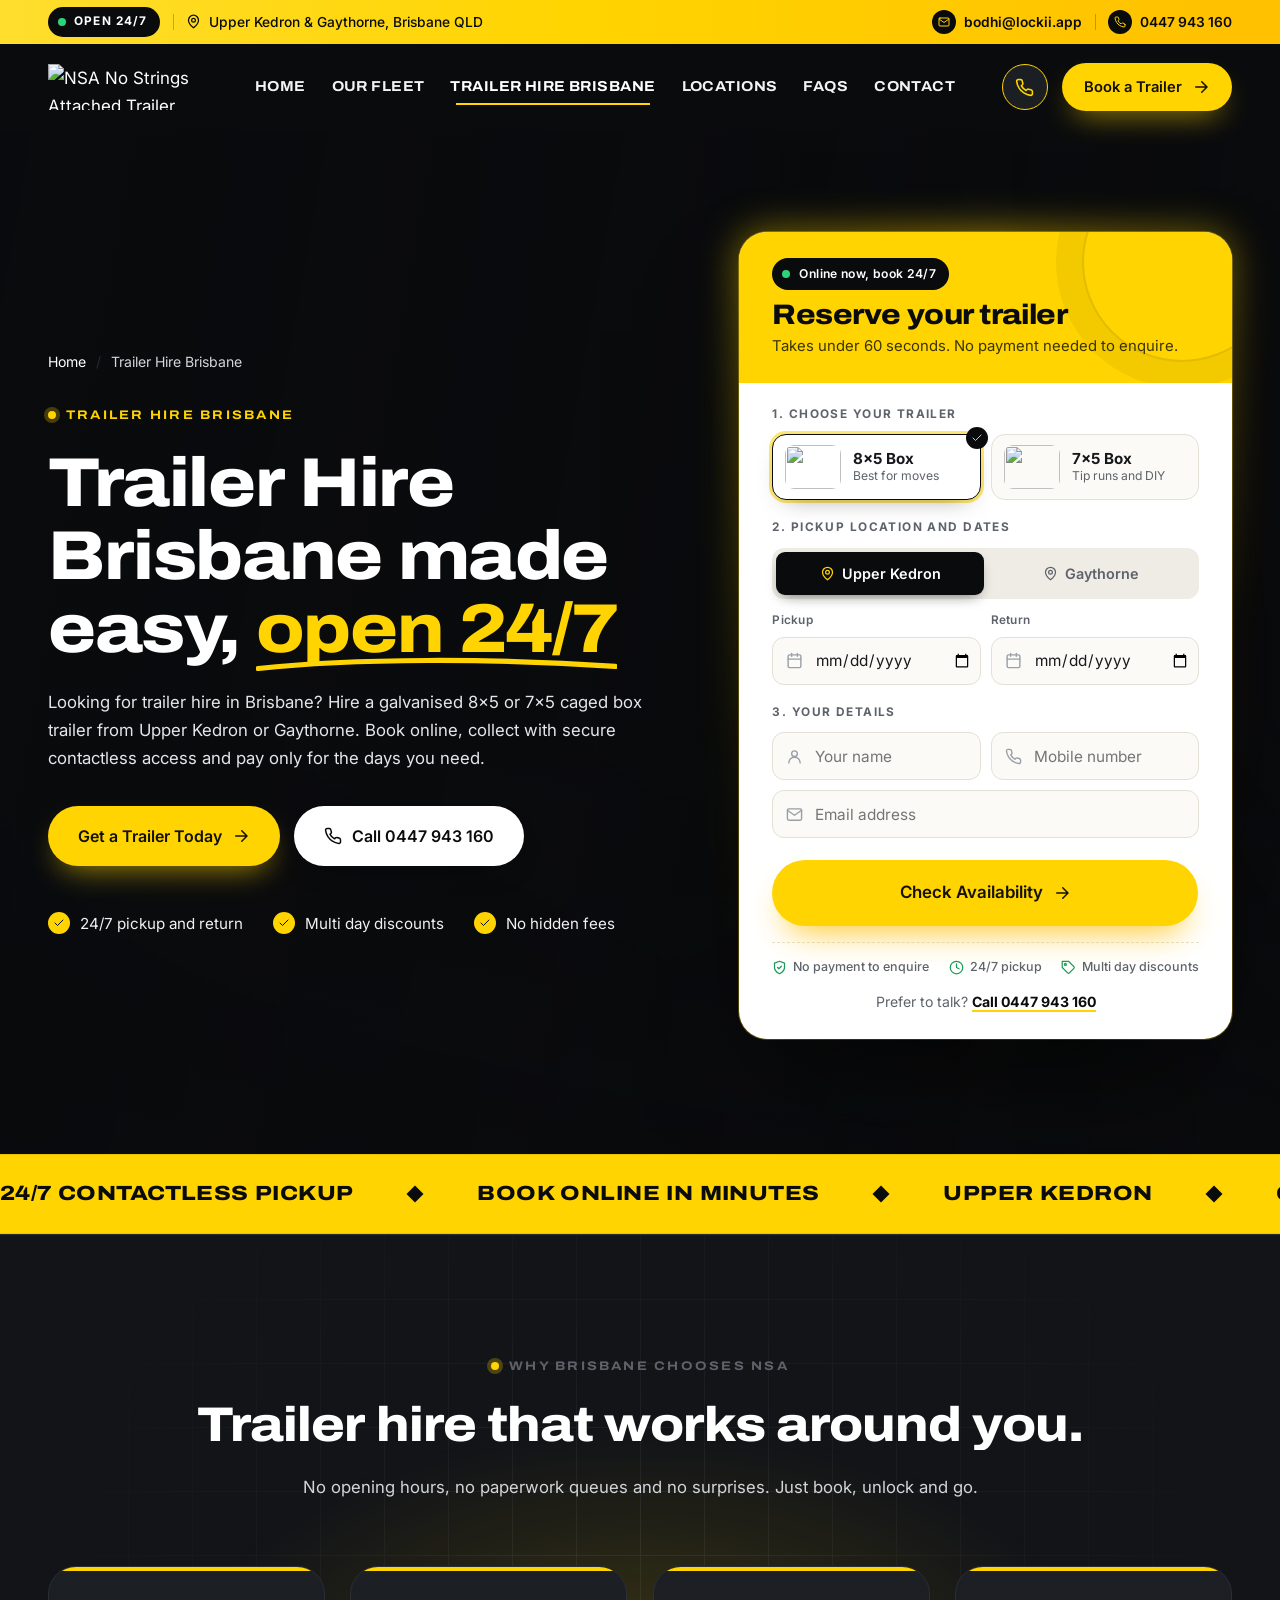
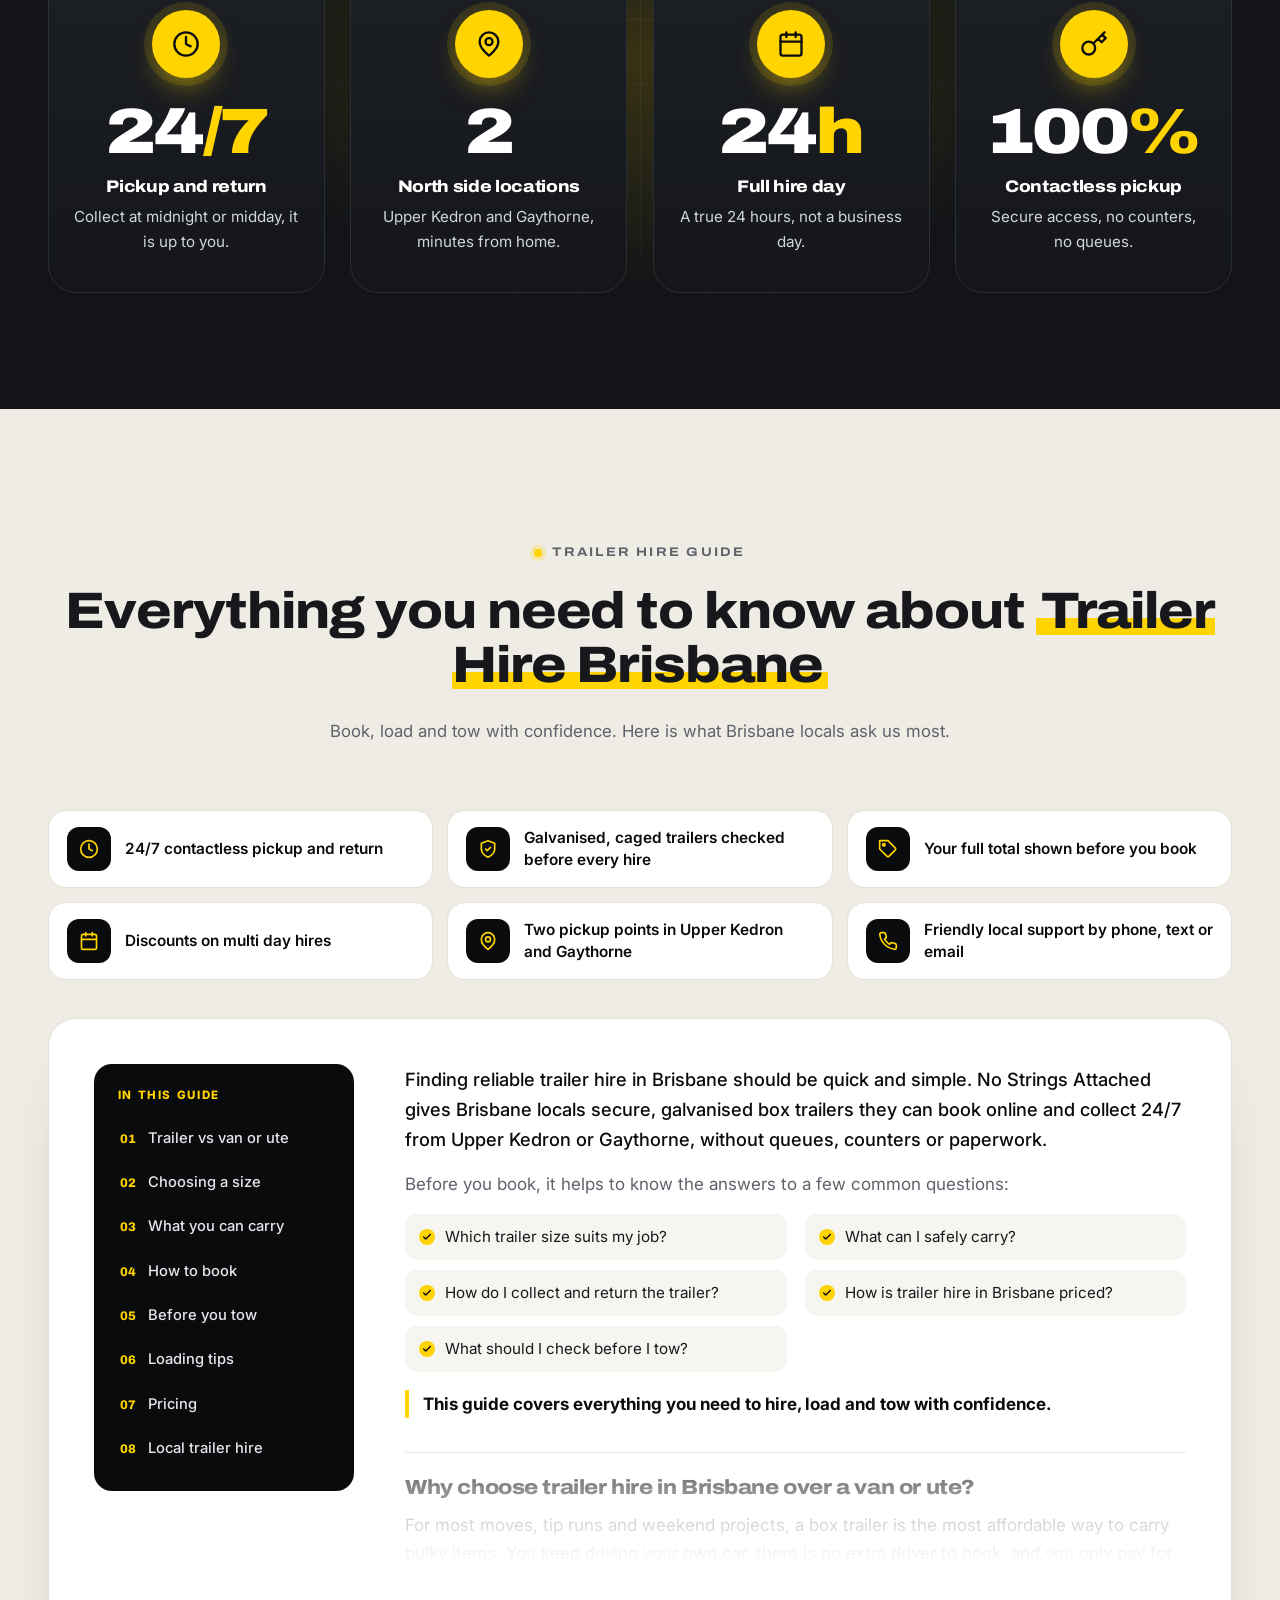
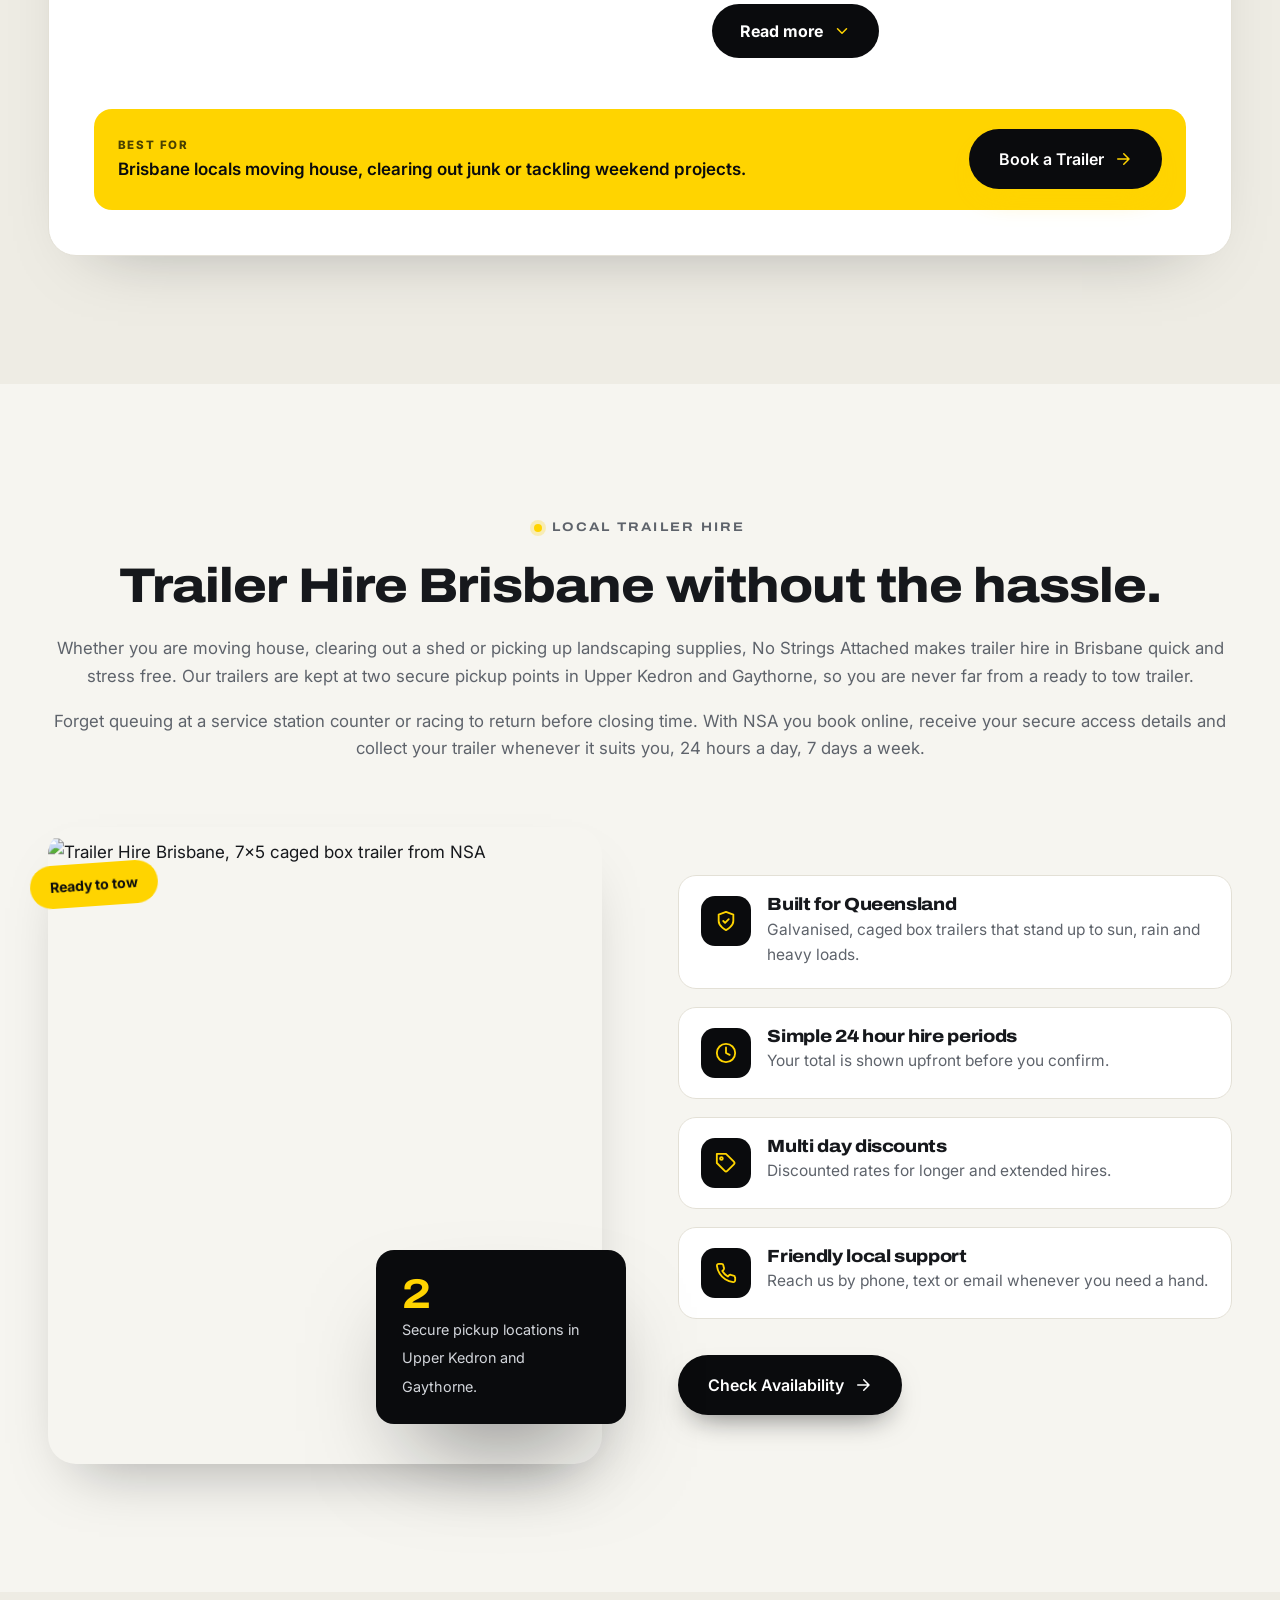
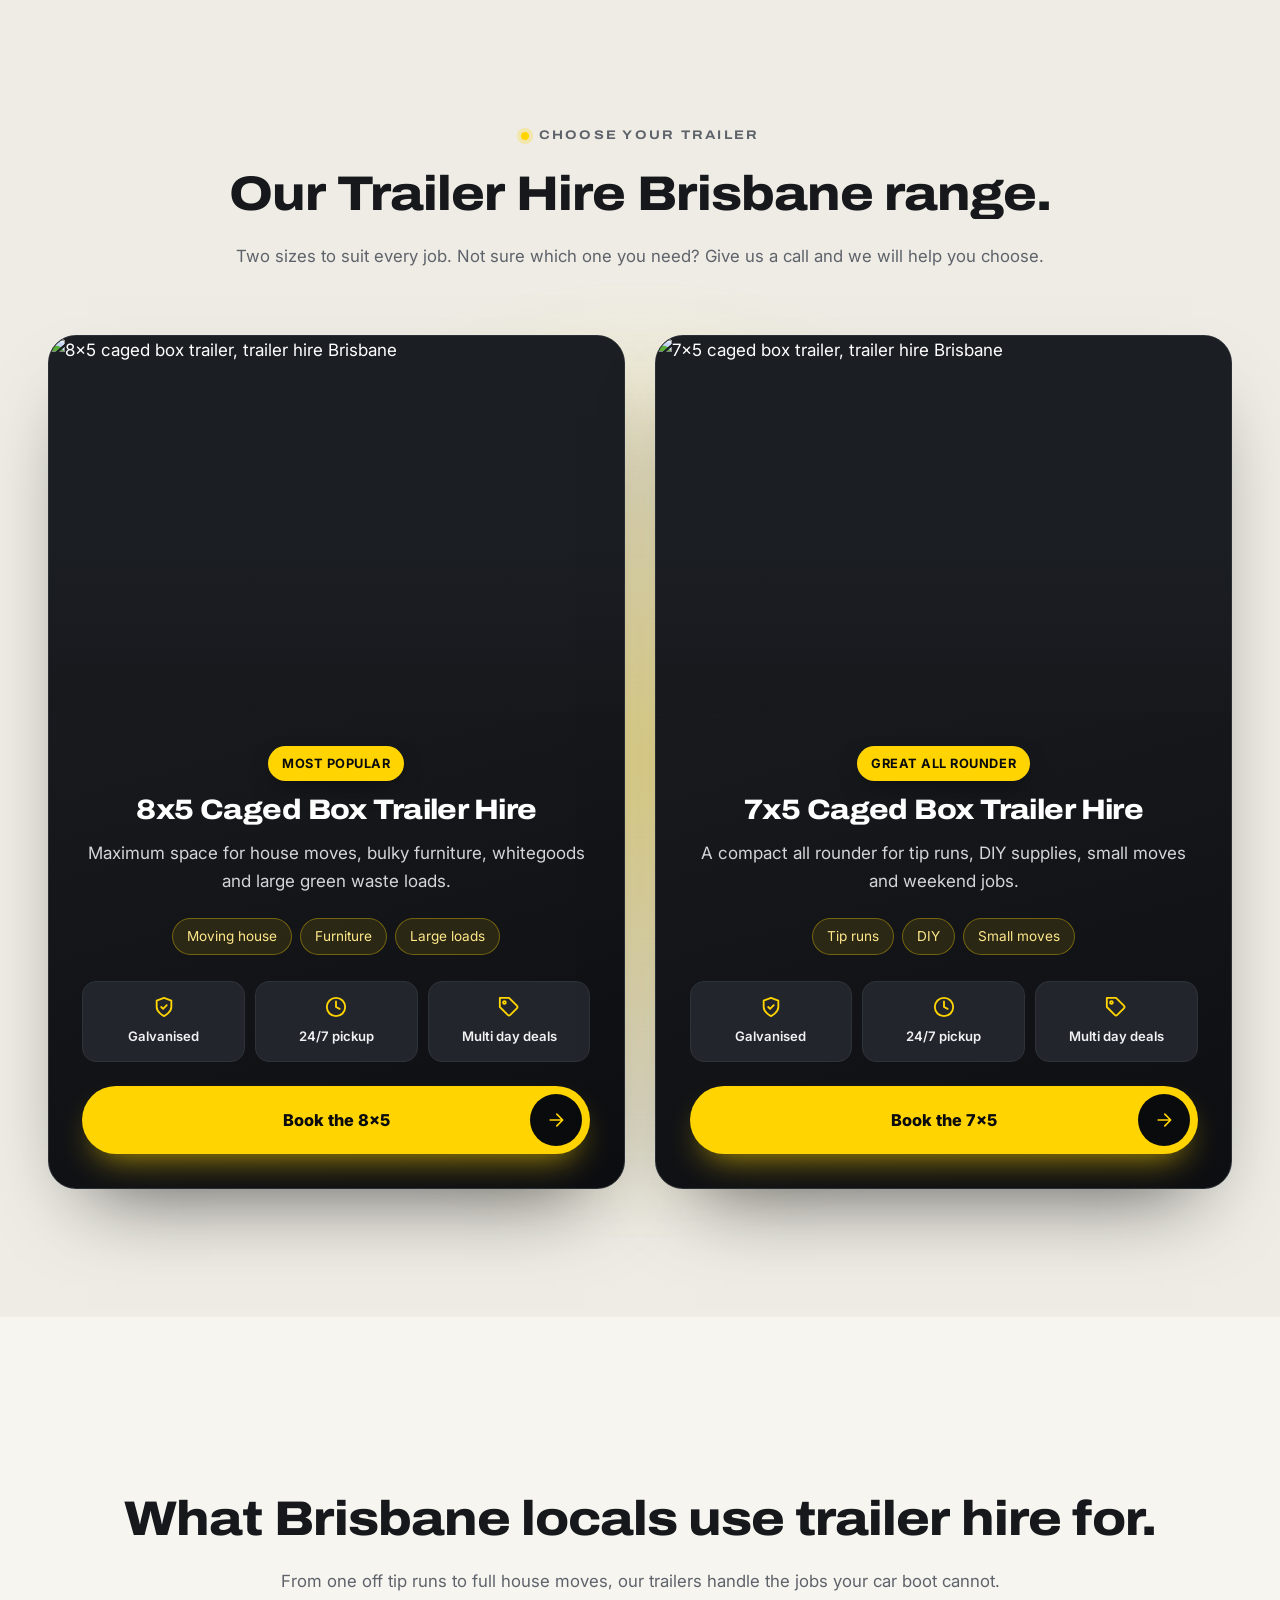
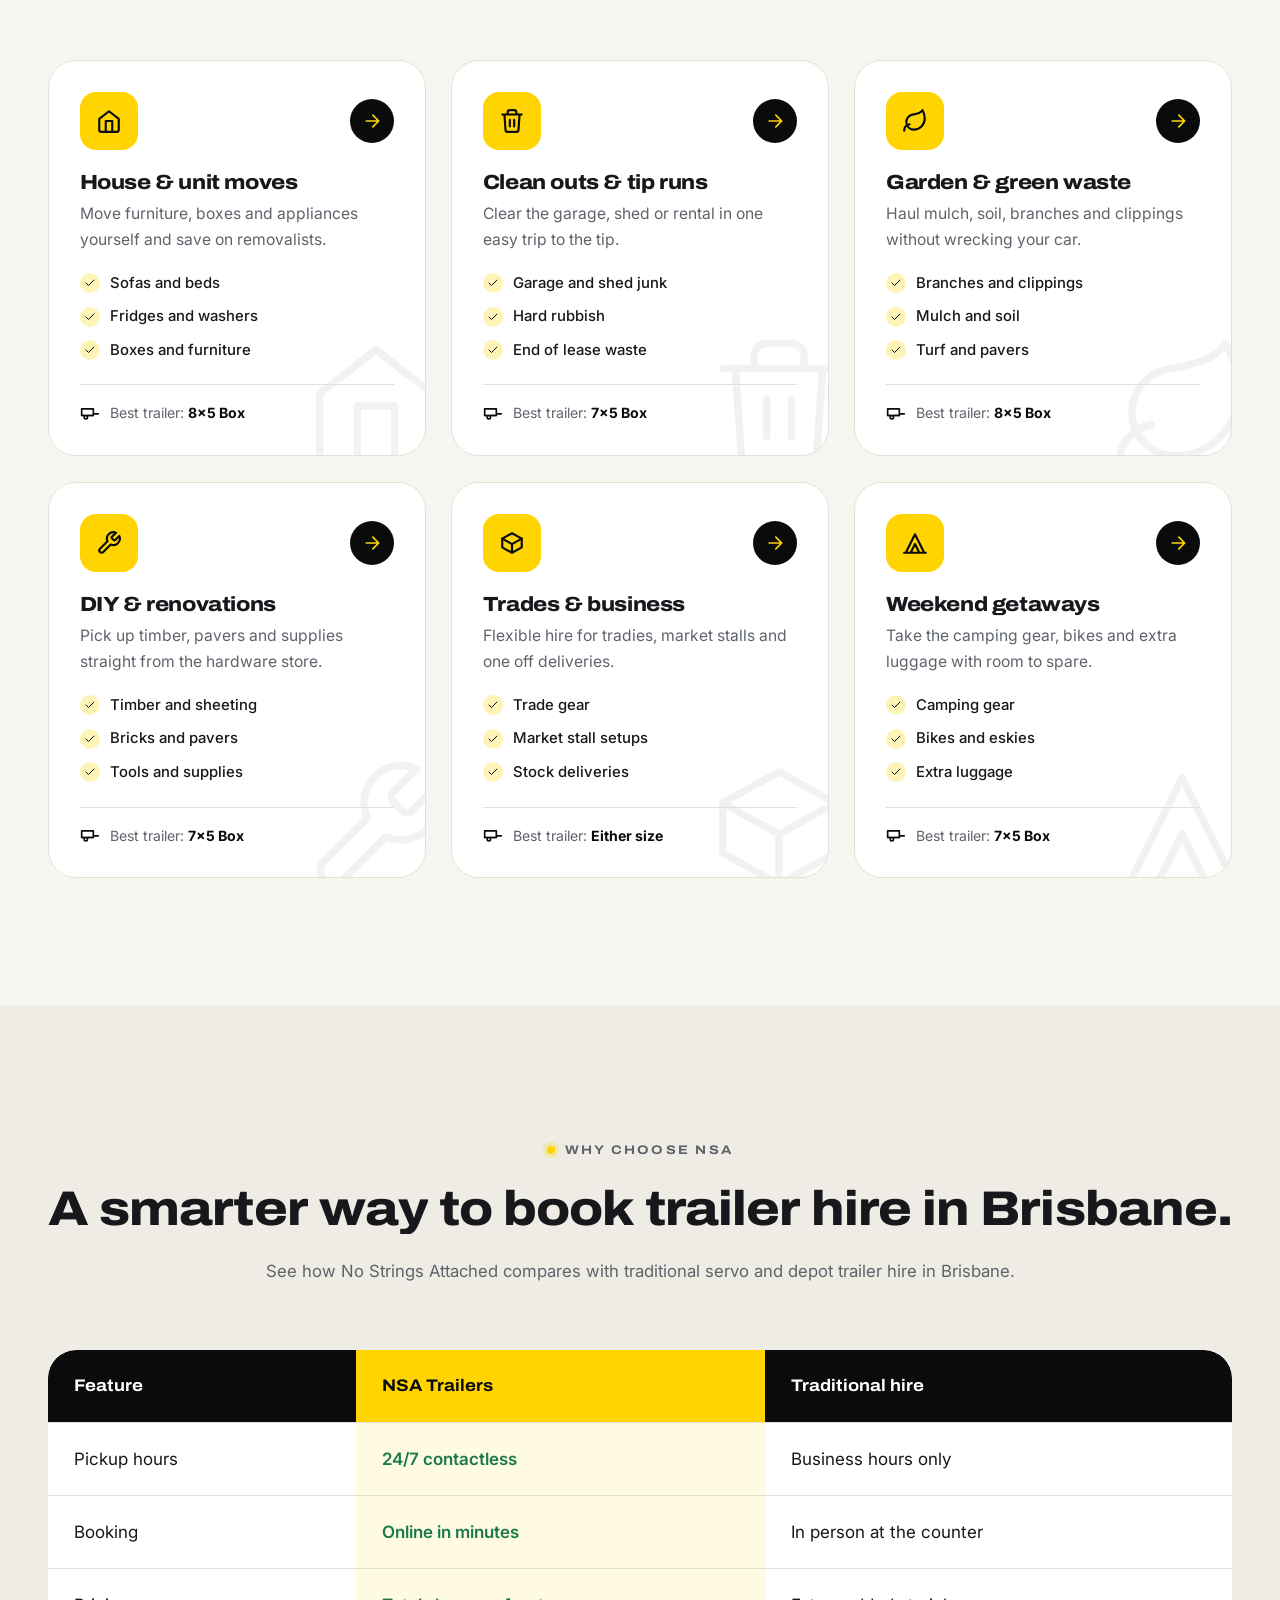
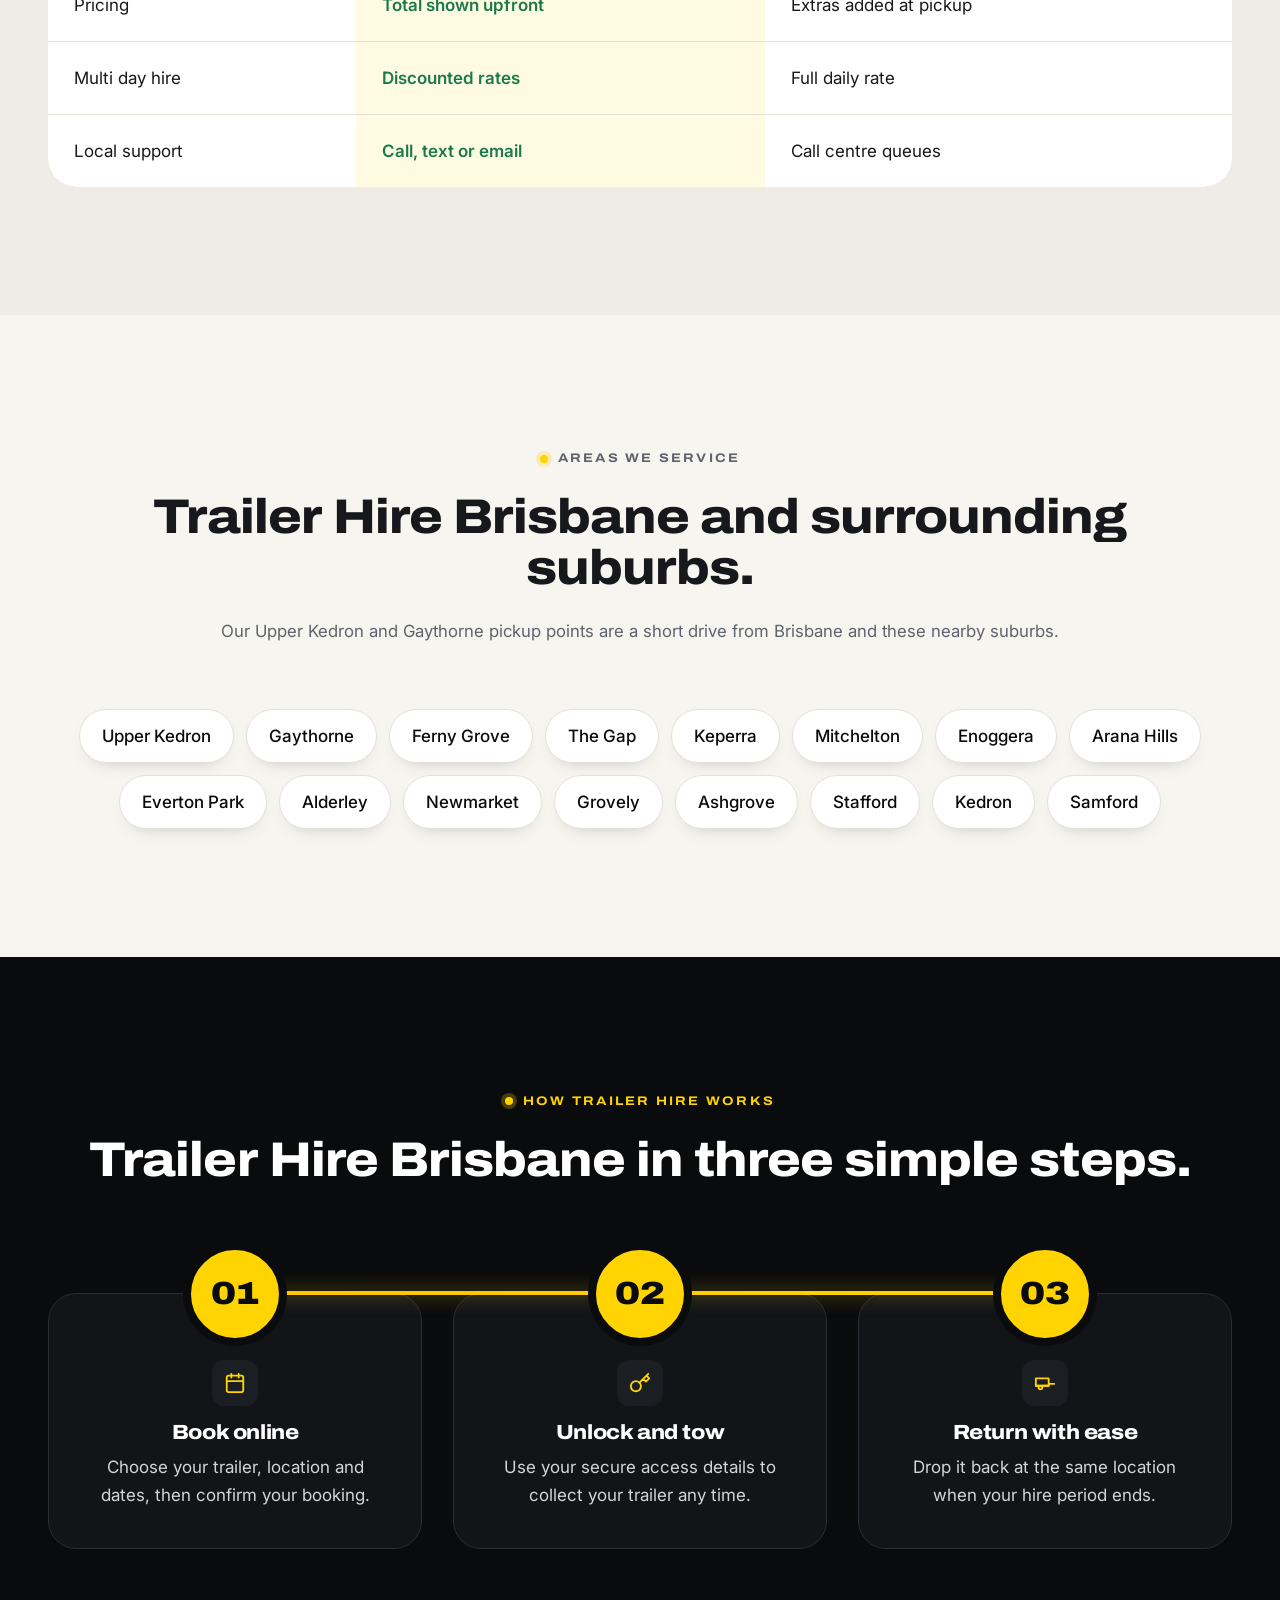
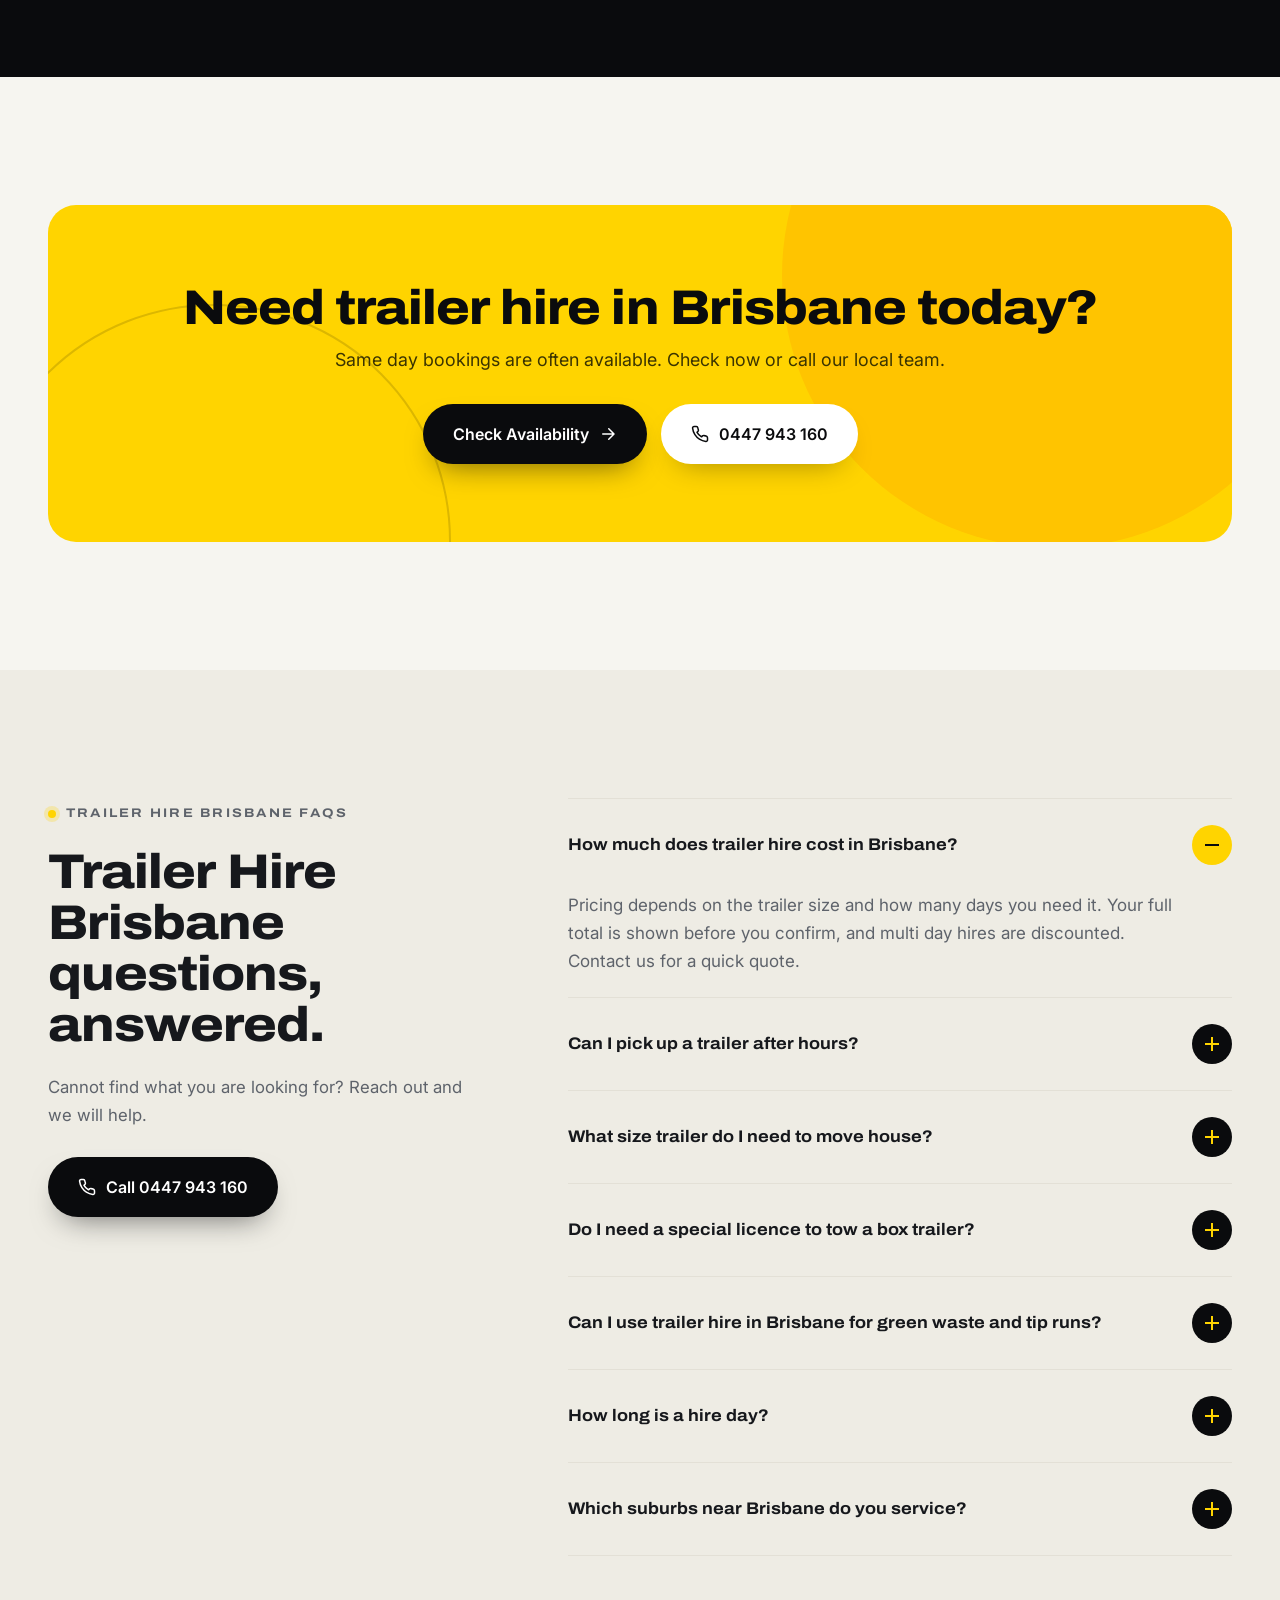
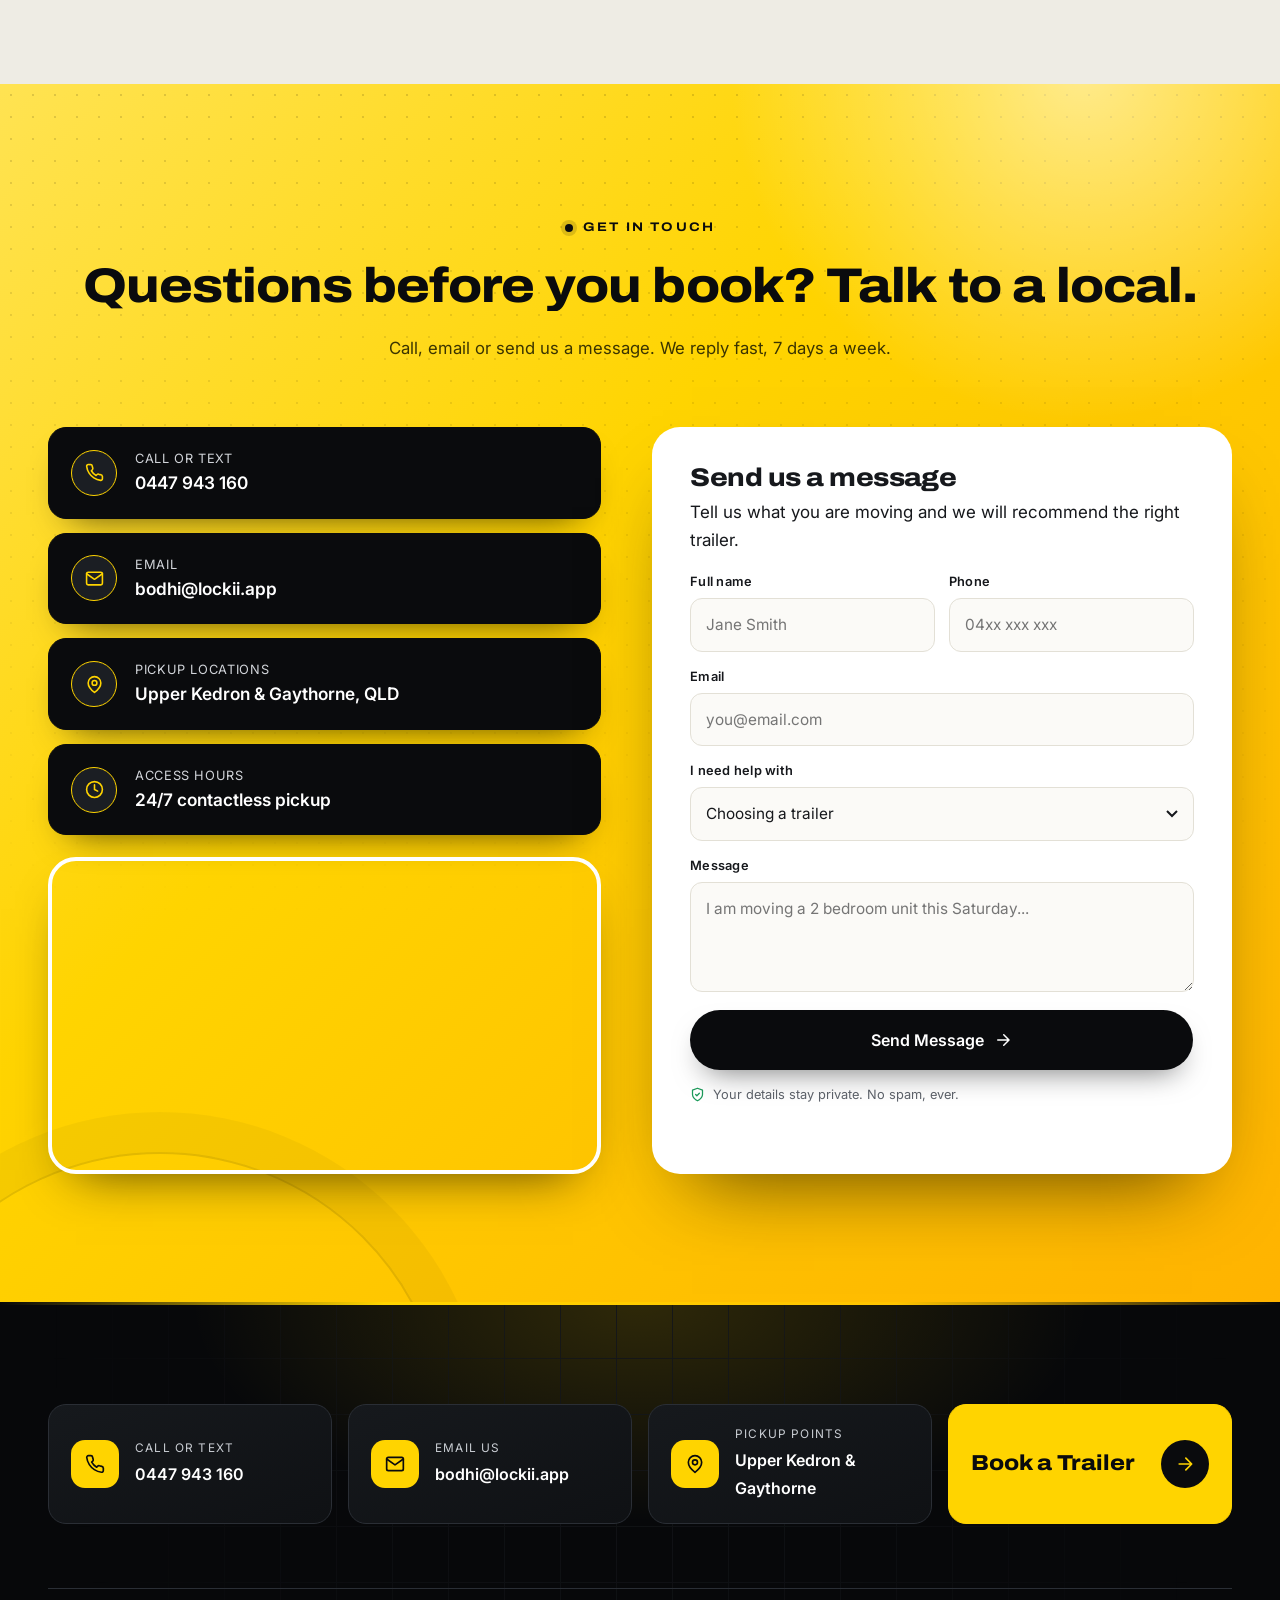
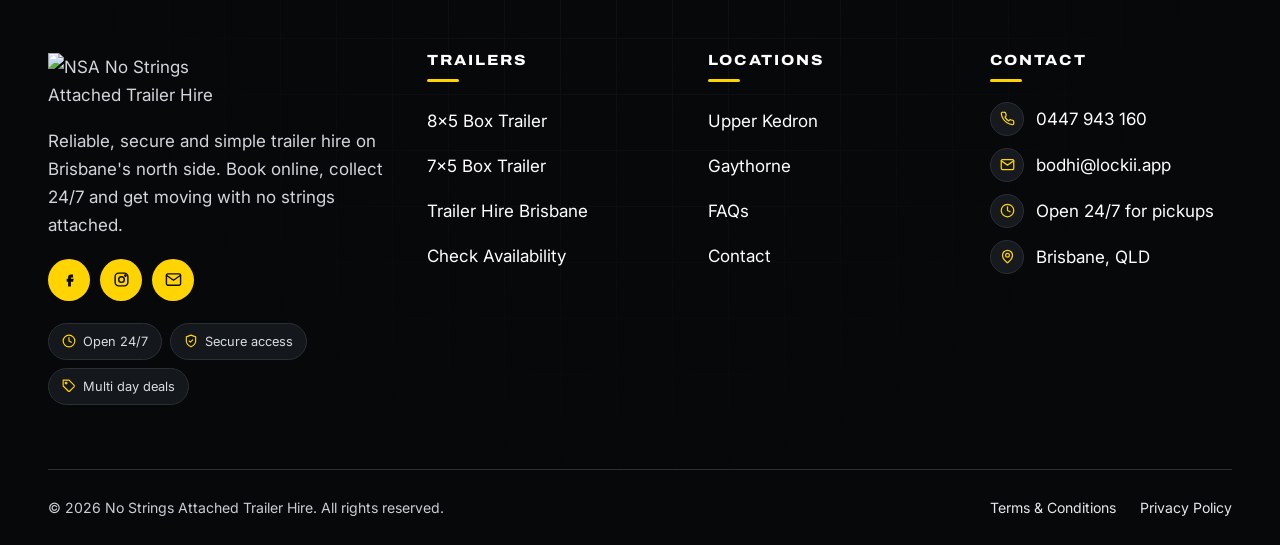
==== commit 5c229ede: "Mobile fixes: 16px form inputs, date fields fit on small phones" ====
--- a/trailer-hire-brisbane.html
+++ b/trailer-hire-brisbane.html
@@ -13,7 +13,7 @@
 <meta name="theme-color" content="#0A0B0D">
 <link rel="icon" href="https://cdn.lockii.app/f924369c-811d-4f8e-b768-aecd5cfa0ce8.png?class=md">
 <link rel="preconnect" href="https://fonts.googleapis.com"><link rel="preconnect" href="https://fonts.gstatic.com" crossorigin><link href="https://fonts.googleapis.com/css2?family=Archivo:wdth,wght@62..125,400..900&family=Inter:wght@400;500;600;700&display=swap" rel="stylesheet">
-<link rel="stylesheet" href="nsa.css?v=0dbc30db">
+<link rel="stylesheet" href="nsa.css?v=cf2ac1f5">
 <script type="application/ld+json">{"@context": "https://schema.org", "@type": "LocalBusiness", "name": "No Strings Attached Trailer Hire", "url": "https://www.nsatrailers.com.au/", "telephone": "+61447943160", "email": "bodhi@lockii.app", "image": "https://cdn.lockii.app/f924369c-811d-4f8e-b768-aecd5cfa0ce8.png?class=md", "areaServed": ["Upper Kedron", "Gaythorne", "Brisbane"], "address": {"@type": "PostalAddress", "addressLocality": "Brisbane", "addressRegion": "QLD", "addressCountry": "AU"}, "openingHours": "Mo-Su 00:00-23:59"}</script>
 <script type="application/ld+json">{"@context": "https://schema.org", "@type": "FAQPage", "mainEntity": [{"@type": "Question", "name": "How much does trailer hire cost in Brisbane?", "acceptedAnswer": {"@type": "Answer", "text": "Pricing depends on the trailer size and how many days you need it. Your full total is shown before you confirm, and multi day hires are discounted. Contact us for a quick quote."}}, {"@type": "Question", "name": "Can I pick up a trailer after hours?", "acceptedAnswer": {"@type": "Answer", "text": "Yes. Both our Upper Kedron and Gaythorne locations offer 24/7 contactless pickup and return using secure access details sent when you book."}}, {"@type": "Question", "name": "What size trailer do I need to move house?", "acceptedAnswer": {"@type": "Answer", "text": "For most house and unit moves the 8x5 caged box trailer is the best choice. For smaller loads, tip runs and DIY supplies the 7x5 is easier to tow and manoeuvre."}}, {"@type": "Question", "name": "Do I need a special licence to tow a box trailer?", "acceptedAnswer": {"@type": "Answer", "text": "A standard Queensland car licence (class C) generally covers towing a light box trailer, provided your vehicle has a suitable tow bar and is rated to tow the load."}}, {"@type": "Question", "name": "Can I use trailer hire in Brisbane for green waste and tip runs?", "acceptedAnswer": {"@type": "Answer", "text": "Absolutely. Our galvanised trailers are ideal for green waste, hard rubbish and tip runs. Please make sure loads are secured and covered when required."}}, {"@type": "Question", "name": "How long is a hire day?", "acceptedAnswer": {"@type": "Answer", "text": "Each hire day is a full 24 hours from your pickup time, so you are not rushing to return before closing time."}}, {"@type": "Question", "name": "Which suburbs near Brisbane do you service?", "acceptedAnswer": {"@type": "Answer", "text": "We are based in Upper Kedron and Gaythorne and regularly help customers from Upper Kedron, Gaythorne, Ferny Grove, The Gap, Keperra, Mitchelton, Enoggera and Arana Hills and surrounding suburbs."}}]}</script>
 </head>
@@ -199,6 +199,7 @@
       <div class="gbenefit reveal" style="transition-delay:0.16s"><span class="gbenefit__icon"><svg viewBox="0 0 24 24" fill="none" stroke="currentColor" stroke-width="2" stroke-linecap="round" stroke-linejoin="round" aria-hidden="true"><path d="M22 16.9v3a2 2 0 0 1-2.2 2 19.8 19.8 0 0 1-8.6-3.1 19.5 19.5 0 0 1-6-6A19.8 19.8 0 0 1 2.1 4.2 2 2 0 0 1 4.1 2h3a2 2 0 0 1 2 1.7c.1.9.4 1.8.7 2.7a2 2 0 0 1-.5 2.1L8 9.8a16 16 0 0 0 6 6l1.3-1.3a2 2 0 0 1 2.1-.4c.9.3 1.8.6 2.7.7a2 2 0 0 1 1.7 2z"/></svg></span><p>Friendly local support by phone, text or email</p></div>
     </div>
     <div class="guide reveal">
+      <aside class="guide__side">
       <nav class="guide__toc" aria-label="In this guide">
         <small>In this guide</small>
         <ol>
@@ -212,6 +213,7 @@
             <li><a href="#guide-8"><span>08</span>Local trailer hire</a></li>
         </ol>
       </nav>
+      </aside>
       <div class="guide__main">
         <div class="guide__body" id="guide-body">
           <p>Finding reliable trailer hire in Brisbane should be quick and simple. No Strings Attached gives Brisbane locals secure, galvanised box trailers they can book online and collect 24/7 from Upper Kedron or Gaythorne, without queues, counters or paperwork.</p>
@@ -574,6 +576,6 @@
   <span class="to-top__arrow"><svg viewBox="0 0 24 24" fill="none" stroke="currentColor" stroke-width="2" stroke-linecap="round" stroke-linejoin="round" aria-hidden="true"><path d="M12 19V5M5 12l7-7 7 7"/></svg></span>
 </button>
 
-<script src="nsa.js?v=0dbc30db" defer></script>
+<script src="nsa.js?v=cf2ac1f5" defer></script>
 </body>
 </html>
--- a/nsa.css
+++ b/nsa.css
@@ -832,3 +832,18 @@
 }
 /* Rental card badge sits above the title, no text on images */
 .fleet-card__body .fleet-card__chip{position:static;display:inline-block;align-self:center;width:max-content;transform:none;margin:0 0 14px;left:auto!important}
+/* Keep the sticky contents menu inside the article row, never over the Best for strip */
+.guide__side{position:relative;align-self:stretch;min-width:0}
+.guide__side .guide__toc{position:sticky;top:130px}
+@media (max-width:1024px){.guide__side .guide__toc{position:static}}
+/* iOS Safari zooms into inputs under 16px: keep form text at 16px on touch screens */
+@media (max-width:1024px){.field input,.field select,.field textarea,.qf__field input{font-size:16px}}
+/* Date fields: never wider than their column (iOS/Android give date inputs a minimum width) */
+.form-grid{grid-template-columns:minmax(0,1fr) minmax(0,1fr)}
+.form-grid > *{min-width:0}
+.field input,.field select,.field textarea{min-width:0;max-width:100%}
+.field input[type="date"]{-webkit-appearance:none;appearance:none;display:block;text-align:left;min-height:48px;line-height:1.2}
+.field input[type="date"]::-webkit-date-and-time-value{text-align:left}
+.qf__field input[type="date"]{padding-right:8px}
+@media (max-width:720px){.form-grid:not(.qf__dates){grid-template-columns:minmax(0,1fr)}}
+@media (max-width:360px){.qf .qf__dates{grid-template-columns:minmax(0,1fr)}}
